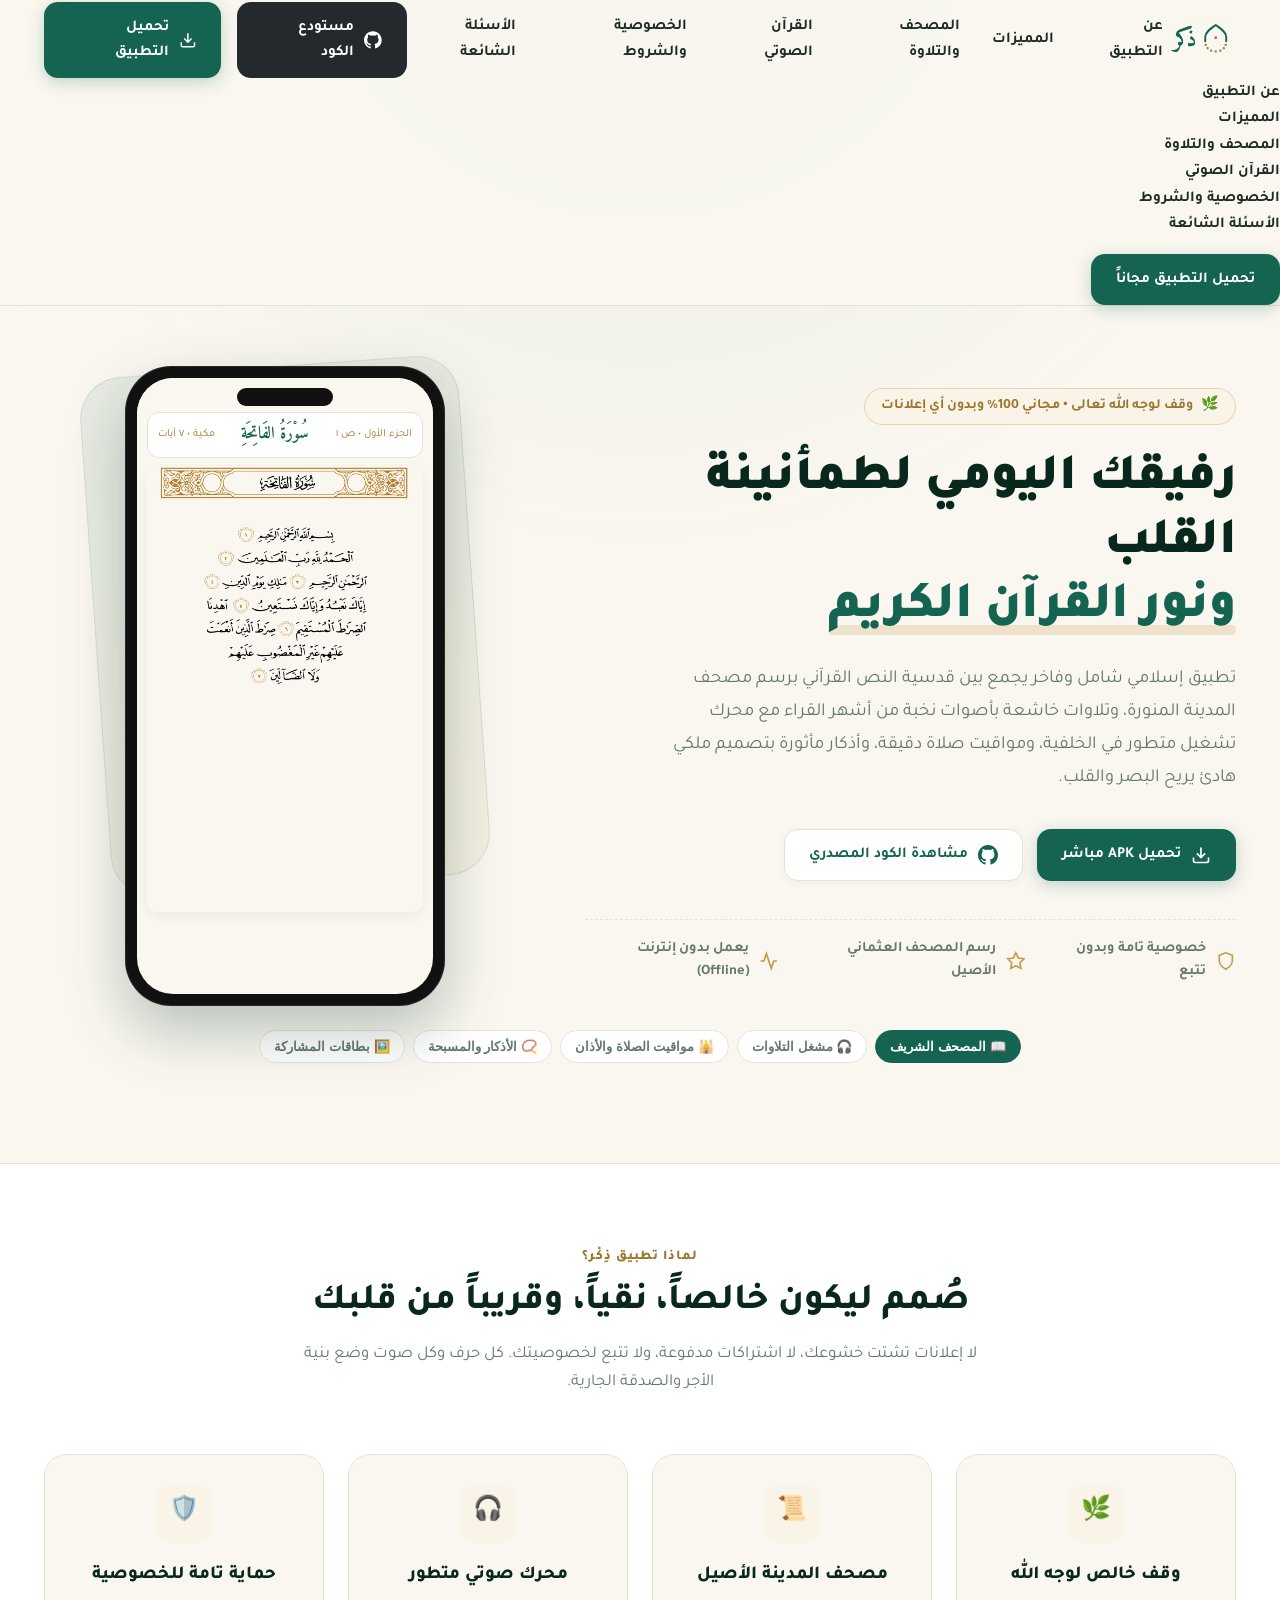
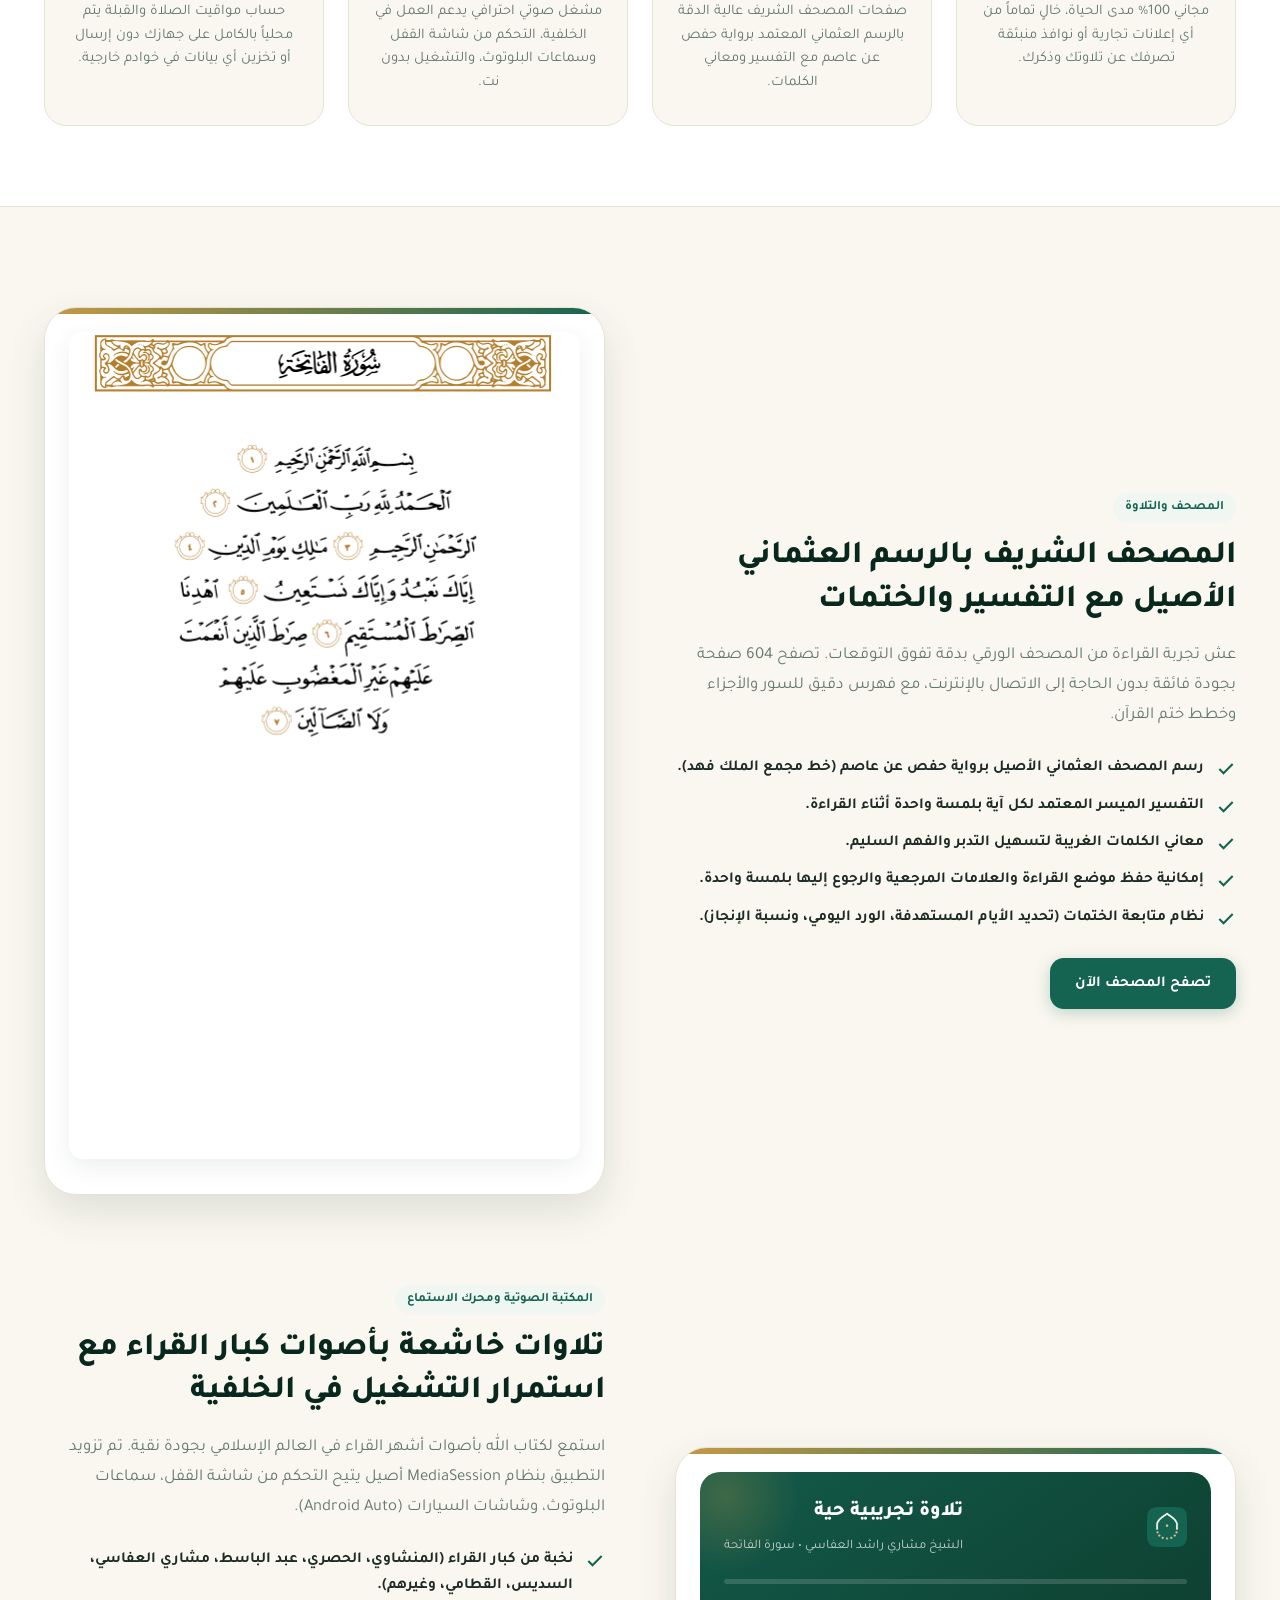
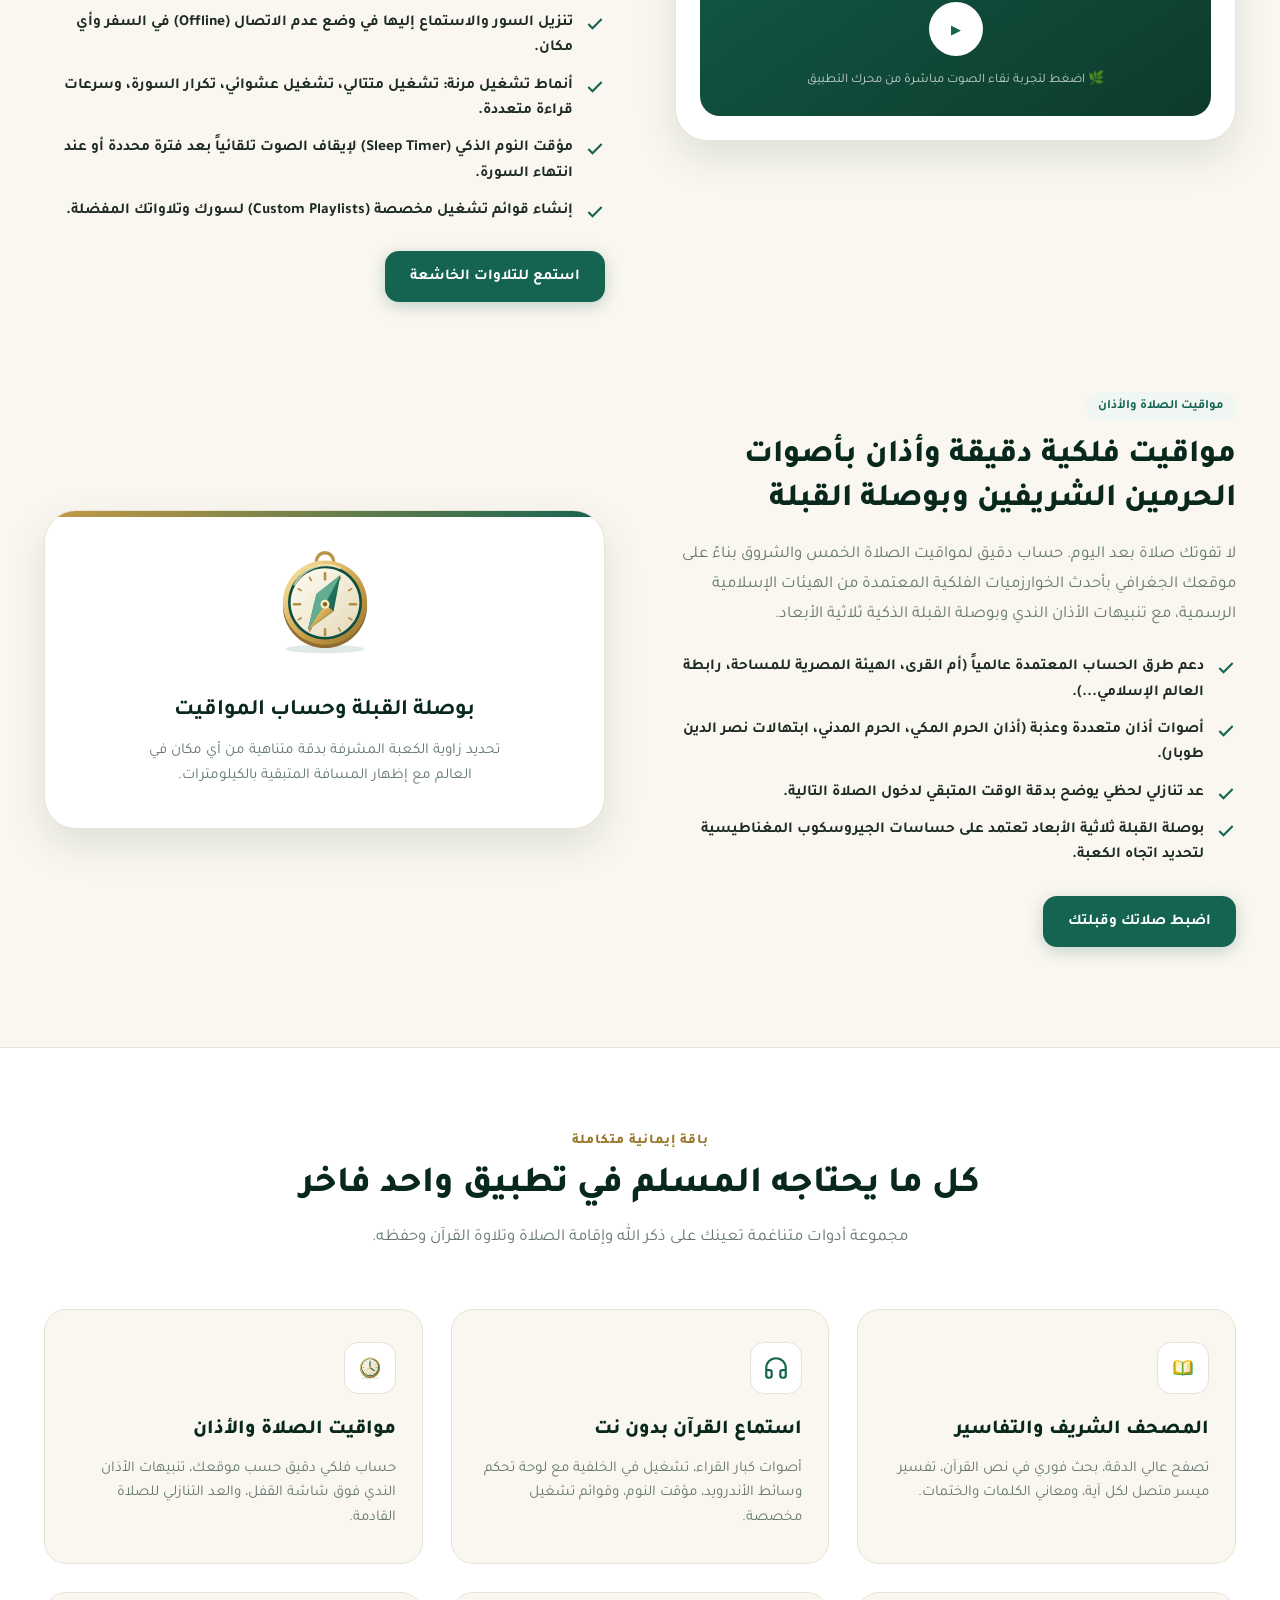
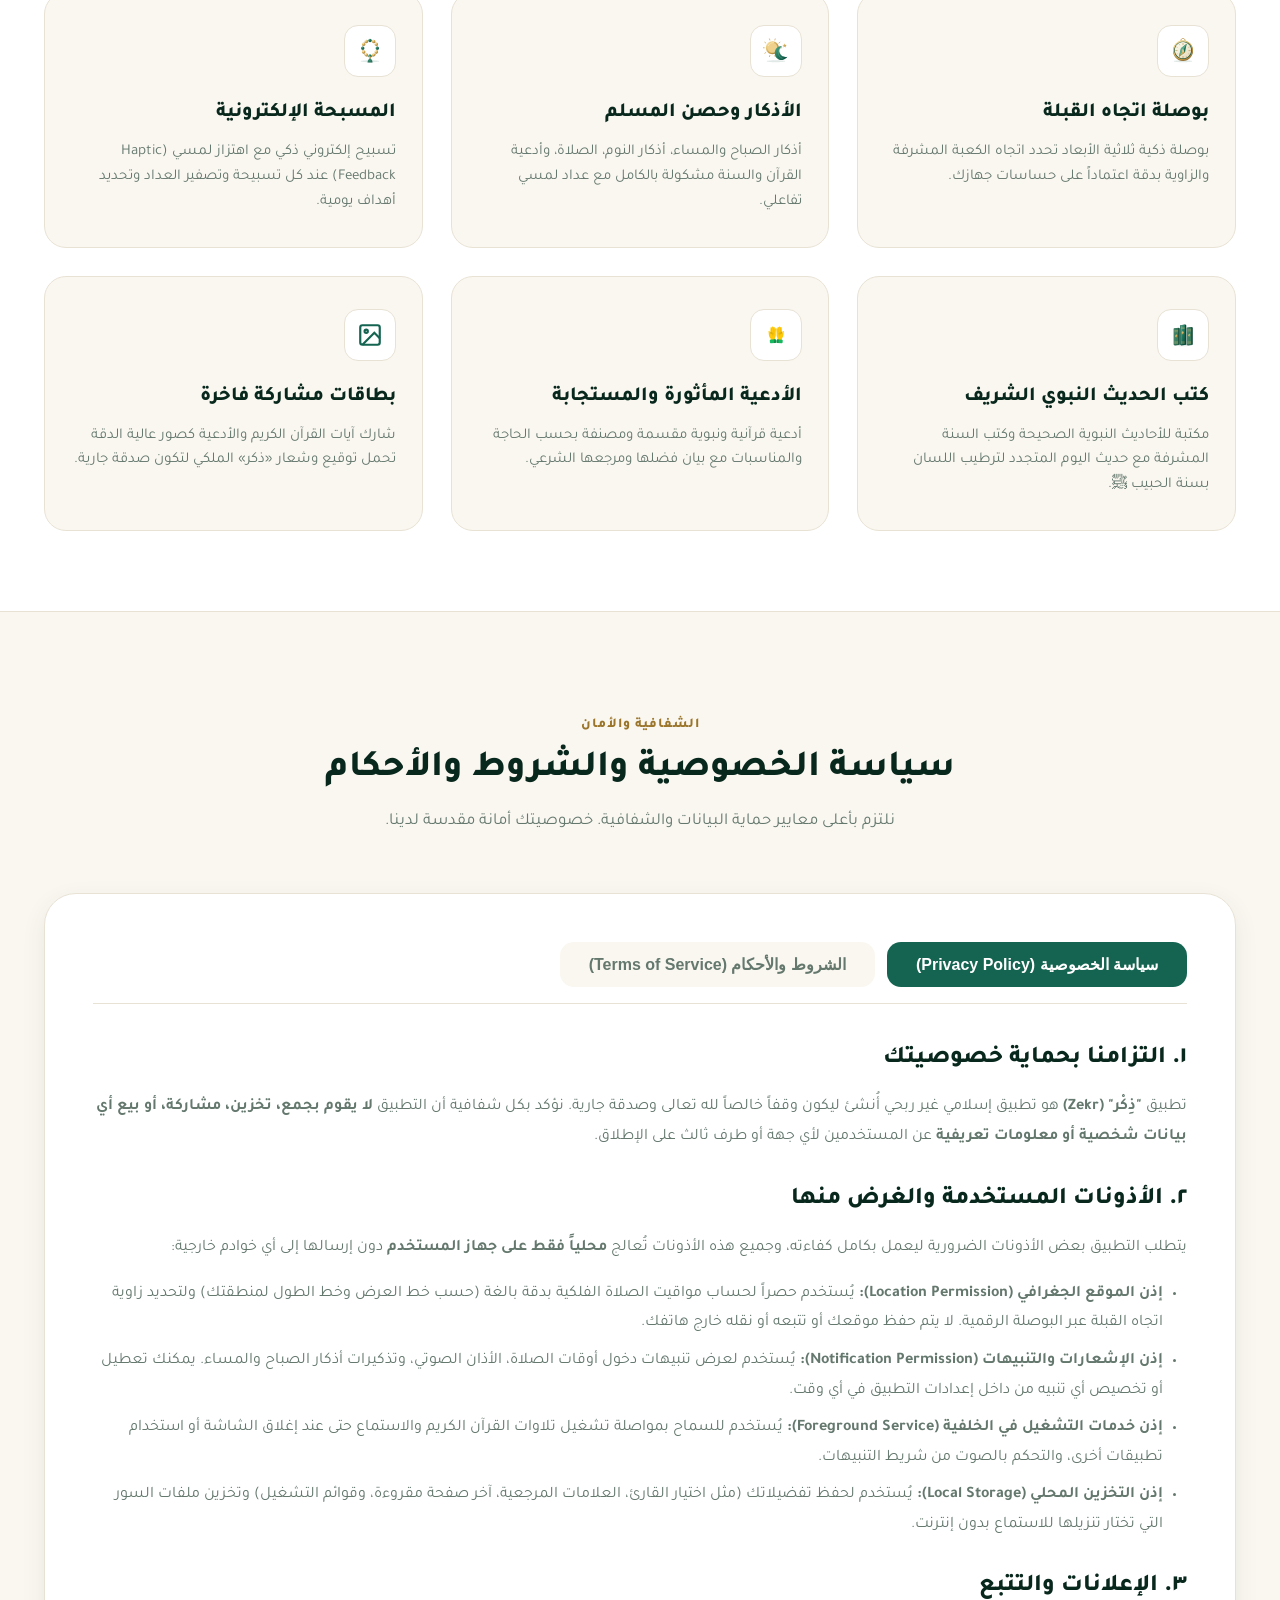
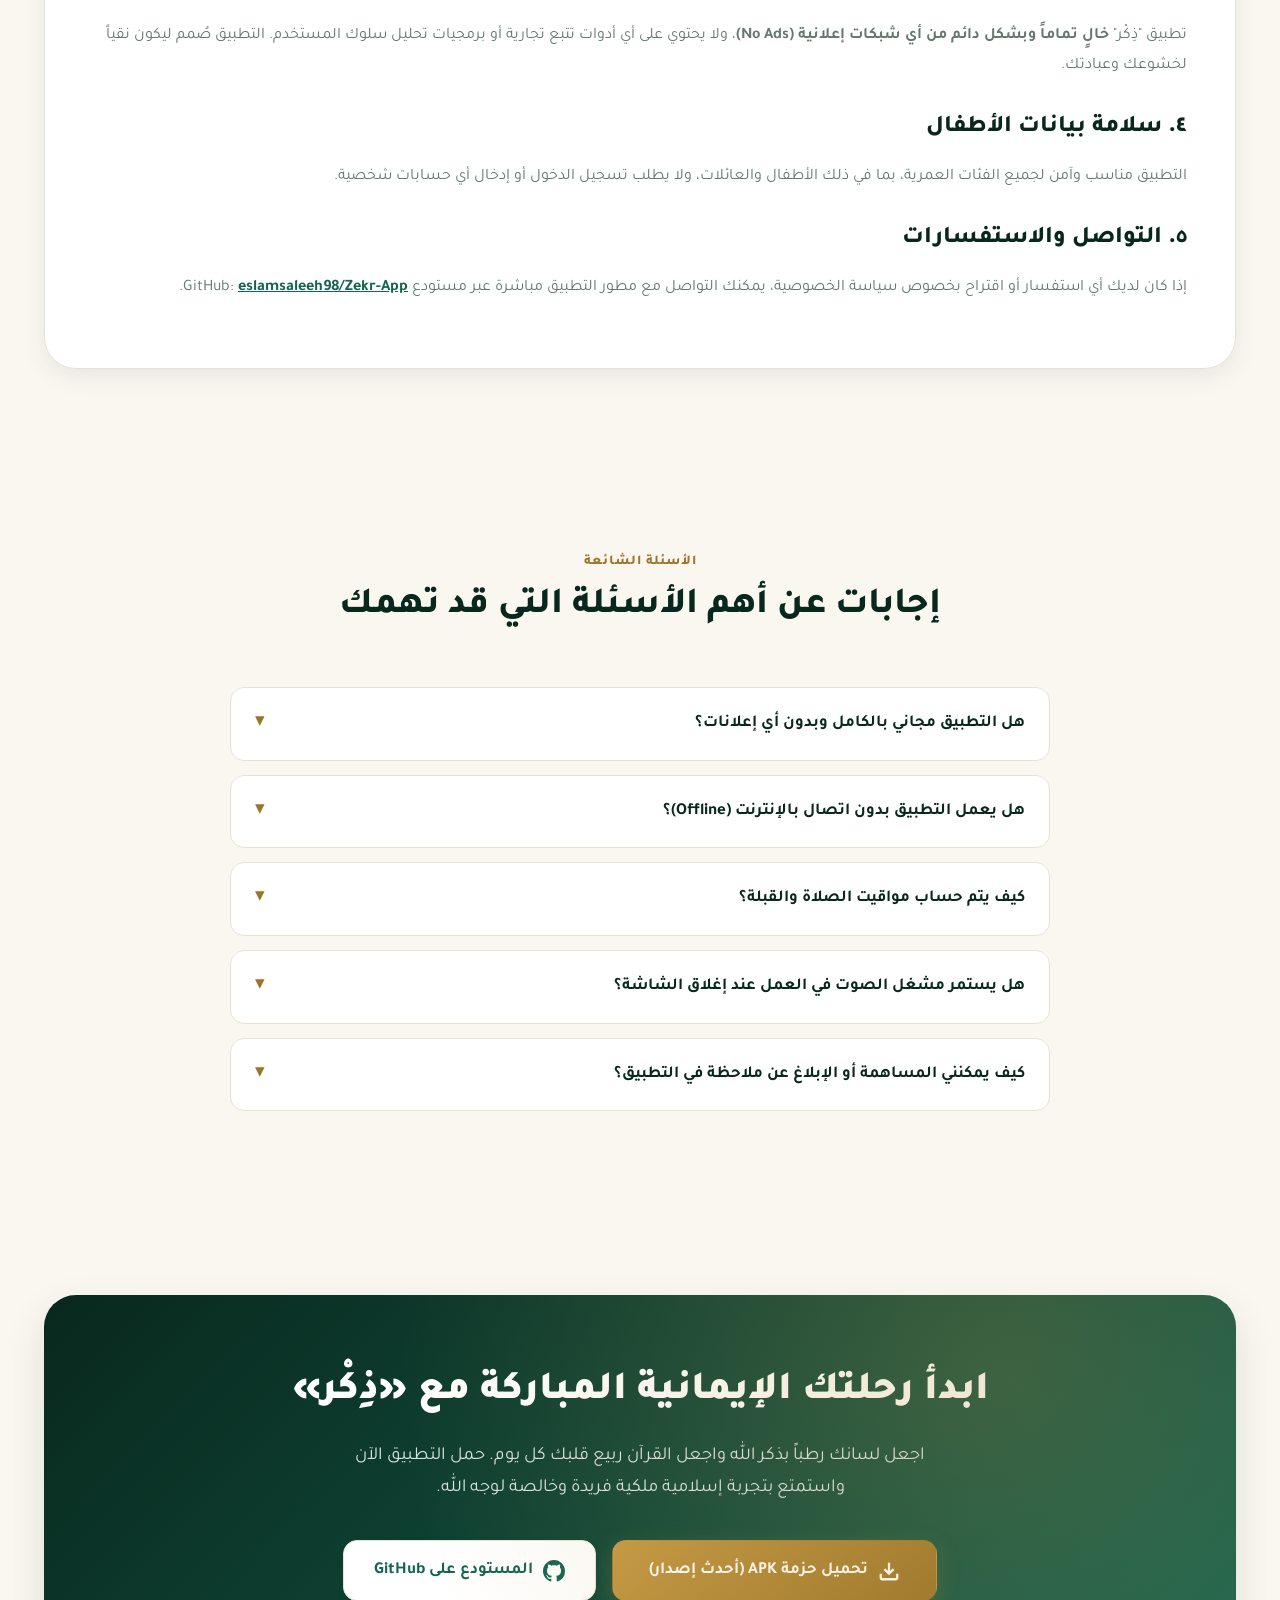
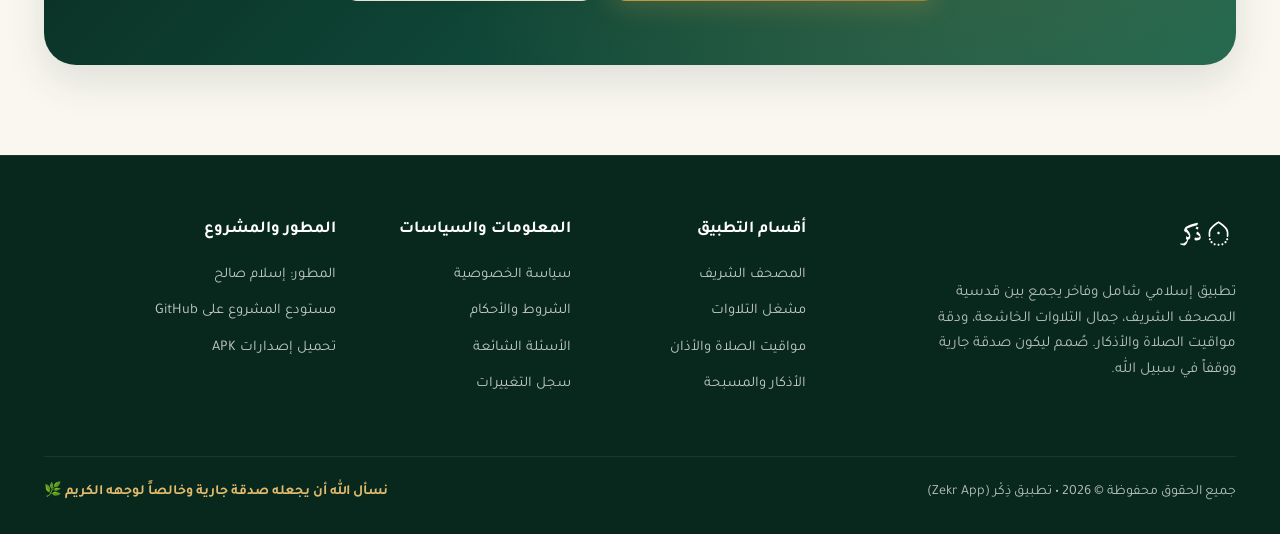
==== index.html @ f8aa5fae "feat: add application assets, pages, and core scripts" ====
<!DOCTYPE html>
<html lang="ar" dir="rtl">
<head>
  <meta charset="UTF-8">
  <meta name="viewport" content="width=device-width, initial-scale=1.0">
  <title>تطبيق ذِكْر — رفيقك اليومي للقرآن الكريم، الأذكار، ومواقيت الصلاة</title>
  <meta name="description" content="تطبيق إسلامي شامل وفاخر يجمع بين قدسية المصحف الشريف برسم المصحف العثماني، والاستماع بأصوات كبار القراء، ومواقيت الصلاة الدقيقة، والأذكار المأثورة. مجاني بالكامل وبدون إعلانات.">
  <meta name="keywords" content="تطبيق ذكر, القران الكريم, اذكار الصباح والمساء, مواقيت الصلاة, اتجاه القبلة, حصن المسلم, استماع القران, ختمة القران, بدون اعلانات">
  <meta name="author" content="إسلام صالح | Eslam Saleh">
  <meta name="theme-color" content="#146451">

  <!-- Open Graph / Social Media -->
  <meta property="og:type" content="website">
  <meta property="og:url" content="https://eslamsaleeh98.github.io/Zekr-App/">
  <meta property="og:title" content="تطبيق ذِكْر — رفيقك اليومي لطمأنينة القلب ونور القرآن">
  <meta property="og:description" content="تطبيق إسلامي ملكي فاخر، بدون إعلانات، مع تصفح المصحف، تلاوات خاشعة، مواقيت الصلاة، والمسبحة الذكية.">
  <meta property="og:image" content="assets/logo.png">

  <!-- Favicon -->
  <link rel="icon" type="image/png" href="assets/logo.png">
  <link rel="apple-touch-icon" href="assets/logo.png">

  <!-- Google Fonts: Tajawal & Amiri -->
  <link rel="preconnect" href="https://fonts.googleapis.com">
  <link rel="preconnect" href="https://fonts.gstatic.com" crossorigin>
  <link href="https://fonts.googleapis.com/css2?family=Amiri:wght@400;700&family=Tajawal:wght@400;500;700;800;900&display=swap" rel="stylesheet">

  <!-- Stylesheet -->
  <link rel="stylesheet" href="css/style.css">
</head>
<body>

  <!-- Navigation -->
  <header class="navbar">
    <div class="container">
      <a href="#" class="brand">
        <img src="assets/zekr_logo.svg" alt="شعار تطبيق ذكر" class="brand-logo">
      </a>

      <nav>
        <ul class="nav-links">
          <li><a href="#about" class="nav-link">عن التطبيق</a></li>
          <li><a href="#features" class="nav-link">المميزات</a></li>
          <li><a href="#mushaf" class="nav-link">المصحف والتلاوة</a></li>
          <li><a href="#audio" class="nav-link">القرآن الصوتي</a></li>
          <li><a href="#legal" class="nav-link">الخصوصية والشروط</a></li>
          <li><a href="#faq" class="nav-link">الأسئلة الشائعة</a></li>
        </ul>
      </nav>

      <div class="nav-actions">
        <a href="https://github.com/eslamsaleeh98/Zekr-App" target="_blank" rel="noopener noreferrer" class="btn btn-github">
          <svg width="18" height="18" viewBox="0 0 24 24" fill="currentColor">
            <path d="M12 0C5.37 0 0 5.37 0 12c0 5.31 3.435 9.795 8.205 11.385.6.105.825-.255.825-.57 0-.285-.015-1.23-.015-2.235-3.015.555-3.795-.735-4.035-1.41-.135-.345-.72-1.41-1.23-1.695-.42-.225-1.02-.78-.015-.795.945-.015 1.62.87 1.845 1.23 1.08 1.815 2.805 1.305 3.495.99.105-.78.42-1.305.765-1.605-2.67-.3-5.46-1.335-5.46-5.925 0-1.305.465-2.385 1.23-3.225-.12-.3-.54-1.53.12-3.18 0 0 1.005-.315 3.3 1.23.96-.27 1.98-.405 3-.405s2.04.135 3 .405c2.295-1.56 3.3-1.23 3.3-1.23.66 1.65.24 2.88.12 3.18.765.84 1.23 1.905 1.23 3.225 0 4.605-2.805 5.625-5.475 5.925.435.375.81 1.095.81 2.22 0 1.605-.015 2.895-.015 3.3 0 .315.225.69.825.57A12.02 12.02 0 0024 12c0-6.63-5.37-12-12-12z"/>
          </svg>
          مستودع الكود
        </a>
        <a href="#download" class="btn btn-primary">
          <svg width="18" height="18" viewBox="0 0 24 24" fill="none" stroke="currentColor" stroke-width="2">
            <path d="M21 15v4a2 2 0 0 1-2 2H5a2 2 0 0 1-2-2v-4M7 10l5 5 5-5M12 15V3"/>
          </svg>
          تحميل التطبيق
        </a>
      </div>

      <button class="mobile-toggle" id="mobileToggle" aria-label="القائمة">
        <svg width="24" height="24" viewBox="0 0 24 24" fill="none" stroke="currentColor" stroke-width="2">
          <path d="M4 6h16M4 12h16M4 18h16"/>
        </svg>
      </button>
    </div>

    <!-- Mobile Menu -->
    <div class="mobile-menu" id="mobileMenu">
      <ul>
        <li><a href="#about" class="nav-link">عن التطبيق</a></li>
        <li><a href="#features" class="nav-link">المميزات</a></li>
        <li><a href="#mushaf" class="nav-link">المصحف والتلاوة</a></li>
        <li><a href="#audio" class="nav-link">القرآن الصوتي</a></li>
        <li><a href="#legal" class="nav-link">الخصوصية والشروط</a></li>
        <li><a href="#faq" class="nav-link">الأسئلة الشائعة</a></li>
      </ul>
      <a href="#download" class="btn btn-primary" style="margin-top: 16px;">تحميل التطبيق مجاناً</a>
    </div>
  </header>

  <!-- Hero Section -->
  <section class="hero" id="home">
    <div class="container">
      <div class="hero-grid">
        <div class="hero-content">
          <div class="hero-badge">
            <span>🌿</span>
            <span>وقف لوجه الله تعالى • مجاني 100% وبدون أي إعلانات</span>
          </div>

          <h1 class="hero-title">
            رفيقك اليومي لطمأنينة القلب <br>
            <span class="highlight">ونور القرآن الكريم</span>
          </h1>

          <p class="hero-desc">
            تطبيق إسلامي شامل وفاخر يجمع بين قدسية النص القرآني برسم مصحف المدينة المنورة، وتلاوات خاشعة بأصوات نخبة من أشهر القراء مع محرك تشغيل متطور في الخلفية، ومواقيت صلاة دقيقة، وأذكار مأثورة بتصميم ملكي هادئ يريح البصر والقلب.
          </p>

          <div class="hero-actions">
            <a href="https://github.com/eslamsaleeh98/Zekr-App/releases" target="_blank" rel="noopener noreferrer" class="btn btn-primary">
              <svg width="20" height="20" viewBox="0 0 24 24" fill="none" stroke="currentColor" stroke-width="2">
                <path d="M21 15v4a2 2 0 0 1-2 2H5a2 2 0 0 1-2-2v-4M7 10l5 5 5-5M12 15V3"/>
              </svg>
              تحميل APK مباشر
            </a>

            <a href="https://github.com/eslamsaleeh98/Zekr-App" target="_blank" rel="noopener noreferrer" class="btn btn-secondary">
              <svg width="20" height="20" viewBox="0 0 24 24" fill="currentColor">
                <path d="M12 0C5.37 0 0 5.37 0 12c0 5.31 3.435 9.795 8.205 11.385.6.105.825-.255.825-.57 0-.285-.015-1.23-.015-2.235-3.015.555-3.795-.735-4.035-1.41-.135-.345-.72-1.41-1.23-1.695-.42-.225-1.02-.78-.015-.795.945-.015 1.62.87 1.845 1.23 1.08 1.815 2.805 1.305 3.495.99.105-.78.42-1.305.765-1.605-2.67-.3-5.46-1.335-5.46-5.925 0-1.305.465-2.385 1.23-3.225-.12-.3-.54-1.53.12-3.18 0 0 1.005-.315 3.3 1.23.96-.27 1.98-.405 3-.405s2.04.135 3 .405c2.295-1.56 3.3-1.23 3.3-1.23.66 1.65.24 2.88.12 3.18.765.84 1.23 1.905 1.23 3.225 0 4.605-2.805 5.625-5.475 5.925.435.375.81 1.095.81 2.22 0 1.605-.015 2.895-.015 3.3 0 .315.225.69.825.57A12.02 12.02 0 0024 12c0-6.63-5.37-12-12-12z"/>
              </svg>
              مشاهدة الكود المصدري
            </a>
          </div>

          <div class="hero-badges-row">
            <div class="hero-badge-item">
              <svg viewBox="0 0 24 24" fill="none" stroke="currentColor" stroke-width="2">
                <path d="M12 22s8-4 8-10V5l-8-3-8 3v7c0 6 8 10 8 10z"/>
              </svg>
              <span>خصوصية تامة وبدون تتبع</span>
            </div>
            <div class="hero-badge-item">
              <svg viewBox="0 0 24 24" fill="none" stroke="currentColor" stroke-width="2">
                <polygon points="12 2 15.09 8.26 22 9.27 17 14.14 18.18 21.02 12 17.77 5.82 21.02 7 14.14 2 9.27 8.91 8.26 12 2"/>
              </svg>
              <span>رسم المصحف العثماني الأصيل</span>
            </div>
            <div class="hero-badge-item">
              <svg viewBox="0 0 24 24" fill="none" stroke="currentColor" stroke-width="2">
                <path d="M22 12h-4l-3 9L9 3l-3 9H2"/>
              </svg>
              <span>يعمل بدون إنترنت (Offline)</span>
            </div>
          </div>
        </div>

        <!-- Phone Mockup with Tab Switcher -->
        <div class="mockup-wrapper">
          <div class="mockup-card-bg"></div>
          <div class="phone-frame">
            <div class="phone-screen">
              <div class="phone-notch"></div>
              <div class="phone-content">

                <!-- Tab 1: Mushaf View -->
                <div class="preview-tab-pane active" id="tab-mushaf">
                  <div class="screen-mushaf-view">
                    <div class="screen-mushaf-bar">
                      <span class="subtitle">الجزء الأول • ص ١</span>
                      <span class="title">سُوْرَةُ الفَاتِحَةِ</span>
                      <span class="subtitle">مكية • ٧ آيات</span>
                    </div>
                    <img src="assets/page001.webp" alt="مصحف المدينة المنورة - سورة الفاتحة" class="screen-mushaf-img">
                  </div>
                </div>

                <!-- Tab 2: Audio Player View -->
                <div class="preview-tab-pane" id="tab-audio">
                  <div style="padding: 40px 14px 14px; background: #FAF7F0; height: 100%; display: flex; flex-direction: column; justify-content: center;">
                    <div class="audio-preview-card">
                      <div class="audio-header">
                        <div class="audio-surah-info">
                          <h4>سورة الفاتحة</h4>
                          <span>القارئ: مشاري راشد العفاسي</span>
                        </div>
                        <img src="assets/logo.png" alt="Zekr" width="34" height="34" style="border-radius: 8px;">
                      </div>

                      <div style="text-align: center; margin: 15px 0;">
                        <span style="display: inline-block; padding: 4px 12px; background: rgba(197, 154, 69, 0.2); color: #E0BA6D; border-radius: 20px; font-size: 0.75rem; font-weight: 700;">
                          تلاوة خاشعة • تتابع ذكي
                        </span>
                      </div>

                      <div class="audio-progress">
                        <div class="audio-progress-bar"></div>
                      </div>
                      <div style="display: flex; justify-content: space-between; font-size: 0.72rem; color: rgba(255,255,255,0.7);">
                        <span>0:42</span>
                        <span>1:38</span>
                      </div>

                      <div class="audio-controls">
                        <button class="audio-btn" title="السابق">⏮</button>
                        <button class="audio-btn play-btn" title="تشغيل">▶</button>
                        <button class="audio-btn" title="التالي">⏭</button>
                      </div>

                      <div style="margin-top: 18px; padding-top: 12px; border-top: 1px solid rgba(255,255,255,0.12); display: flex; justify-content: space-between; font-size: 0.74rem;">
                        <span>⏱ مؤقت النوم: 30 دقيقة</span>
                        <span>🔁 تكرار السورة</span>
                      </div>
                    </div>
                  </div>
                </div>

                <!-- Tab 3: Prayer Times View -->
                <div class="preview-tab-pane" id="tab-prayer">
                  <div style="padding: 40px 14px 14px; background: #FAF7F0;">
                    <div style="background: linear-gradient(135deg, #135A4A 0%, #0D3B2B 100%); color: #fff; padding: 18px; border-radius: 18px; text-align: center; margin-bottom: 12px;">
                      <span style="font-size: 0.8rem; color: #E0BA6D;">الصلاة القادمة</span>
                      <h3 style="font-size: 1.4rem; margin: 4px 0;">صلاة العصر</h3>
                      <div style="font-size: 1.6rem; font-weight: 900; color: #fff; letter-spacing: 1px;">02:14:35</div>
                      <span style="font-size: 0.75rem; color: rgba(255,255,255,0.8);">الأذان القادم: 03:15 م</span>
                    </div>

                    <div style="display: flex; flex-direction: column; gap: 6px;">
                      <div style="background: #fff; border: 1px solid #E8E2D5; padding: 8px 12px; border-radius: 10px; display: flex; justify-content: space-between; font-size: 0.82rem; font-weight: 700;">
                        <span>الفجر</span>
                        <span style="color: #146451;">05:04 ص</span>
                      </div>
                      <div style="background: #fff; border: 1px solid #E8E2D5; padding: 8px 12px; border-radius: 10px; display: flex; justify-content: space-between; font-size: 0.82rem; font-weight: 700;">
                        <span>الشروق</span>
                        <span style="color: #8E9F96;">06:31 ص</span>
                      </div>
                      <div style="background: #fff; border: 1px solid #E8E2D5; padding: 8px 12px; border-radius: 10px; display: flex; justify-content: space-between; font-size: 0.82rem; font-weight: 700;">
                        <span>الظهر</span>
                        <span style="color: #146451;">11:53 ص</span>
                      </div>
                      <div style="background: #F0F6F2; border: 1.5px solid #146451; padding: 8px 12px; border-radius: 10px; display: flex; justify-content: space-between; font-size: 0.82rem; font-weight: 800; color: #146451;">
                        <span>العصر (القادمة)</span>
                        <span>03:15 م</span>
                      </div>
                      <div style="background: #fff; border: 1px solid #E8E2D5; padding: 8px 12px; border-radius: 10px; display: flex; justify-content: space-between; font-size: 0.82rem; font-weight: 700;">
                        <span>المغرب</span>
                        <span style="color: #146451;">05:14 م</span>
                      </div>
                      <div style="background: #fff; border: 1px solid #E8E2D5; padding: 8px 12px; border-radius: 10px; display: flex; justify-content: space-between; font-size: 0.82rem; font-weight: 700;">
                        <span>العشاء</span>
                        <span style="color: #146451;">06:34 م</span>
                      </div>
                    </div>
                  </div>
                </div>

                <!-- Tab 4: Athkar & Masbaha View -->
                <div class="preview-tab-pane" id="tab-athkar">
                  <div style="padding: 40px 14px 14px; background: #FAF7F0;">
                    <div style="background: #fff; border: 1px solid #E8E2D5; border-radius: 16px; padding: 16px; text-align: center; margin-bottom: 12px; box-shadow: 0 4px 12px rgba(0,0,0,0.04);">
                      <span style="display: inline-block; padding: 3px 10px; background: #FAF4E8; color: #C59A45; border-radius: 8px; font-size: 0.75rem; font-weight: 800; margin-bottom: 8px;">
                        أذكار الصباح والمساء
                      </span>
                      <p style="font-size: 0.95rem; line-height: 1.8; color: #1E2B25; font-weight: 600;">
                        «أَصْبَحْنَا وَأَصْبَحَ المُلْكُ لِلَّهِ، وَالحَمْدُ لِلَّهِ لَا إِلَهَ إِلَّا اللَّهُ وَحْدَهُ لَا شَرِيكَ لَهُ»
                      </p>
                      <div style="margin-top: 14px; display: flex; align-items: center; justify-content: center; gap: 12px;">
                        <span style="width: 44px; height: 44px; border-radius: 50%; background: #146451; color: #fff; display: flex; align-items: center; justify-content: center; font-size: 1.1rem; font-weight: 800;">
                          ١/٣
                        </span>
                      </div>
                    </div>

                    <div style="background: #fff; border: 1px solid #E8E2D5; border-radius: 16px; padding: 14px; text-align: center;">
                      <span style="font-size: 0.8rem; color: #64786E; font-weight: 700;">المسبحة الإلكترونية الذكية</span>
                      <div style="font-size: 2.2rem; font-weight: 900; color: #146451; margin: 4px 0;">٣٣</div>
                      <span style="font-size: 0.75rem; color: #C59A45; font-weight: 700;">سُبْحَانَ اللَّهِ وَبِحَمْدِهِ</span>
                    </div>
                  </div>
                </div>

                <!-- Tab 5: Share Card View -->
                <div class="preview-tab-pane" id="tab-share">
                  <div style="padding: 40px 14px 14px; background: #FAF7F0;">
                    <div class="share-card-sample">
                      <div class="surah-banner-sample">سُوْرَةُ آلِ عِمْرَانَ</div>
                      <div class="ayah-sample">
                        ﴿ رَبَّنَا لَا تُزِغْ قُلُوبَنَا بَعْدَ إِذْ هَدَيْتَنَا وَهَبْ لَنَا مِن لَّدُنكَ رَحْمَةً إِنَّكَ أَنتَ الْوَهَّابُ ﴾
                      </div>
                      <div class="brand-signature">
                        <img src="assets/zekr_logo.svg" alt="شعار ذكر" height="26">
                      </div>
                    </div>
                  </div>
                </div>

              </div>
            </div>
          </div>
        </div>
      </div>

      <!-- Mockup Switcher Controls -->
      <div class="mockup-tabs">
        <button class="mockup-tab-btn active" data-tab="mushaf">📖 المصحف الشريف</button>
        <button class="mockup-tab-btn" data-tab="audio">🎧 مشغل التلاوات</button>
        <button class="mockup-tab-btn" data-tab="prayer">🕌 مواقيت الصلاة والأذان</button>
        <button class="mockup-tab-btn" data-tab="athkar">📿 الأذكار والمسبحة</button>
        <button class="mockup-tab-btn" data-tab="share">🖼️ بطاقات المشاركة</button>
      </div>
    </div>
  </section>

  <!-- 4 Pillars Section (لماذا ذِكْر) -->
  <section class="pillars" id="about">
    <div class="container">
      <div class="section-header">
        <span class="section-tag">لماذا تطبيق ذِكْر؟</span>
        <h2 class="section-title">صُمم ليكون خالصاً، نقياً، وقريباً من قلبك</h2>
        <p class="section-desc">لا إعلانات تشتت خشوعك، لا اشتراكات مدفوعة، ولا تتبع لخصوصيتك. كل حرف وكل صوت وضع بنية الأجر والصدقة الجارية.</p>
      </div>

      <div class="pillars-grid">
        <div class="pillar-card">
          <div class="pillar-icon">🌿</div>
          <h3 class="pillar-title">وقف خالص لوجه الله</h3>
          <p class="pillar-desc">مجاني 100% مدى الحياة، خالٍ تماماً من أي إعلانات تجارية أو نوافذ منبثقة تصرفك عن تلاوتك وذكرك.</p>
        </div>

        <div class="pillar-card">
          <div class="pillar-icon">📜</div>
          <h3 class="pillar-title">مصحف المدينة الأصيل</h3>
          <p class="pillar-desc">صفحات المصحف الشريف عالية الدقة بالرسم العثماني المعتمد برواية حفص عن عاصم مع التفسير ومعاني الكلمات.</p>
        </div>

        <div class="pillar-card">
          <div class="pillar-icon">🎧</div>
          <h3 class="pillar-title">محرك صوتي متطور</h3>
          <p class="pillar-desc">مشغل صوتي احترافي يدعم العمل في الخلفية، التحكم من شاشة القفل وسماعات البلوتوث، والتشغيل بدون نت.</p>
        </div>

        <div class="pillar-card">
          <div class="pillar-icon">🛡️</div>
          <h3 class="pillar-title">حماية تامة للخصوصية</h3>
          <p class="pillar-desc">حساب مواقيت الصلاة والقبلة يتم محلياً بالكامل على جهازك دون إرسال أو تخزين أي بيانات في خوادم خارجية.</p>
        </div>
      </div>
    </div>
  </section>

  <!-- Deep Dive Features -->
  <section class="features-detailed" id="mushaf">
    <div class="container">

      <!-- Feature 1: Holy Quran -->
      <div class="feature-block">
        <div class="feature-content">
          <span class="feature-badge">المصحف والتلاوة</span>
          <h2 class="feature-title">المصحف الشريف بالرسم العثماني الأصيل مع التفسير والختمات</h2>
          <p class="feature-desc">
            عش تجربة القراءة من المصحف الورقي بدقة تفوق التوقعات. تصفح 604 صفحة بجودة فائقة بدون الحاجة إلى الاتصال بالإنترنت، مع فهرس دقيق للسور والأجزاء وخطط ختم القرآن.
          </p>

          <ul class="feature-checklist">
            <li>
              <svg width="20" height="20" viewBox="0 0 24 24" fill="none" stroke="currentColor" stroke-width="2.5"><polyline points="20 6 9 17 4 12"/></svg>
              <span>رسم المصحف العثماني الأصيل برواية حفص عن عاصم (خط مجمع الملك فهد).</span>
            </li>
            <li>
              <svg width="20" height="20" viewBox="0 0 24 24" fill="none" stroke="currentColor" stroke-width="2.5"><polyline points="20 6 9 17 4 12"/></svg>
              <span>التفسير الميسر المعتمد لكل آية بلمسة واحدة أثناء القراءة.</span>
            </li>
            <li>
              <svg width="20" height="20" viewBox="0 0 24 24" fill="none" stroke="currentColor" stroke-width="2.5"><polyline points="20 6 9 17 4 12"/></svg>
              <span>معاني الكلمات الغريبة لتسهيل التدبر والفهم السليم.</span>
            </li>
            <li>
              <svg width="20" height="20" viewBox="0 0 24 24" fill="none" stroke="currentColor" stroke-width="2.5"><polyline points="20 6 9 17 4 12"/></svg>
              <span>إمكانية حفظ موضع القراءة والعلامات المرجعية والرجوع إليها بلمسة واحدة.</span>
            </li>
            <li>
              <svg width="20" height="20" viewBox="0 0 24 24" fill="none" stroke="currentColor" stroke-width="2.5"><polyline points="20 6 9 17 4 12"/></svg>
              <span>نظام متابعة الختمات (تحديد الأيام المستهدفة، الورد اليومي، ونسبة الإنجاز).</span>
            </li>
          </ul>

          <a href="#download" class="btn btn-primary">تصفح المصحف الآن</a>
        </div>

        <div class="feature-visual">
          <img src="assets/page001.webp" alt="مصحف المدينة" style="width: 100%; border-radius: 14px; box-shadow: var(--shadow-md);">
        </div>
      </div>

      <!-- Feature 2: Audio Player -->
      <div class="feature-block reversed" id="audio">
        <div class="feature-content">
          <span class="feature-badge">المكتبة الصوتية ومحرك الاستماع</span>
          <h2 class="feature-title">تلاوات خاشعة بأصوات كبار القراء مع استمرار التشغيل في الخلفية</h2>
          <p class="feature-desc">
            استمع لكتاب الله بأصوات أشهر القراء في العالم الإسلامي بجودة نقية. تم تزويد التطبيق بنظام MediaSession أصيل يتيح التحكم من شاشة القفل، سماعات البلوتوث، وشاشات السيارات (Android Auto).
          </p>

          <ul class="feature-checklist">
            <li>
              <svg width="20" height="20" viewBox="0 0 24 24" fill="none" stroke="currentColor" stroke-width="2.5"><polyline points="20 6 9 17 4 12"/></svg>
              <span>نخبة من كبار القراء (المنشاوي، الحصري، عبد الباسط، مشاري العفاسي، السديس، القطامي، وغيرهم).</span>
            </li>
            <li>
              <svg width="20" height="20" viewBox="0 0 24 24" fill="none" stroke="currentColor" stroke-width="2.5"><polyline points="20 6 9 17 4 12"/></svg>
              <span>تنزيل السور والاستماع إليها في وضع عدم الاتصال (Offline) في السفر وأي مكان.</span>
            </li>
            <li>
              <svg width="20" height="20" viewBox="0 0 24 24" fill="none" stroke="currentColor" stroke-width="2.5"><polyline points="20 6 9 17 4 12"/></svg>
              <span>أنماط تشغيل مرنة: تشغيل متتالي، تشغيل عشوائي، تكرار السورة، وسرعات قراءة متعددة.</span>
            </li>
            <li>
              <svg width="20" height="20" viewBox="0 0 24 24" fill="none" stroke="currentColor" stroke-width="2.5"><polyline points="20 6 9 17 4 12"/></svg>
              <span>مؤقت النوم الذكي (Sleep Timer) لإيقاف الصوت تلقائياً بعد فترة محددة أو عند انتهاء السورة.</span>
            </li>
            <li>
              <svg width="20" height="20" viewBox="0 0 24 24" fill="none" stroke="currentColor" stroke-width="2.5"><polyline points="20 6 9 17 4 12"/></svg>
              <span>إنشاء قوائم تشغيل مخصصة (Custom Playlists) لسورك وتلاواتك المفضلة.</span>
            </li>
          </ul>

          <a href="#download" class="btn btn-primary">استمع للتلاوات الخاشعة</a>
        </div>

        <div class="feature-visual">
          <div class="audio-preview-card">
            <div class="audio-header">
              <div class="audio-surah-info">
                <h4>تلاوة تجريبية حية</h4>
                <span>الشيخ مشاري راشد العفاسي • سورة الفاتحة</span>
              </div>
              <img src="assets/logo.png" alt="ذكر" width="40" height="40" style="border-radius: 8px;">
            </div>

            <audio id="audioSample" preload="none">
              <source src="assets/sound/mishary_alafasy_sample.mp3" type="audio/mpeg">
            </audio>

            <div class="audio-progress" id="audioProgressArea">
              <div class="audio-progress-bar" id="audioProgressBar" style="width: 0%;"></div>
            </div>

            <div class="audio-controls">
              <button class="audio-btn play-btn" id="audioPlayBtn" title="تشغيل / إيقاف">
                <span id="playIcon">▶</span>
                <span id="pauseIcon" style="display: none;">❚❚</span>
              </button>
            </div>
            <p style="text-align: center; margin-top: 14px; font-size: 0.82rem; color: rgba(255,255,255,0.75);">
              اضغط لتجربة نقاء الصوت مباشرة من محرك التطبيق 🌿
            </p>
          </div>
        </div>
      </div>

      <!-- Feature 3: Prayer & Qibla -->
      <div class="feature-block" id="prayer">
        <div class="feature-content">
          <span class="feature-badge">مواقيت الصلاة والأذان</span>
          <h2 class="feature-title">مواقيت فلكية دقيقة وأذان بأصوات الحرمين الشريفين وبوصلة القبلة</h2>
          <p class="feature-desc">
            لا تفوتك صلاة بعد اليوم. حساب دقيق لمواقيت الصلاة الخمس والشروق بناءً على موقعك الجغرافي بأحدث الخوارزميات الفلكية المعتمدة من الهيئات الإسلامية الرسمية، مع تنبيهات الأذان الندي وبوصلة القبلة الذكية ثلاثية الأبعاد.
          </p>

          <ul class="feature-checklist">
            <li>
              <svg width="20" height="20" viewBox="0 0 24 24" fill="none" stroke="currentColor" stroke-width="2.5"><polyline points="20 6 9 17 4 12"/></svg>
              <span>دعم طرق الحساب المعتمدة عالمياً (أم القرى، الهيئة المصرية للمساحة، رابطة العالم الإسلامي...).</span>
            </li>
            <li>
              <svg width="20" height="20" viewBox="0 0 24 24" fill="none" stroke="currentColor" stroke-width="2.5"><polyline points="20 6 9 17 4 12"/></svg>
              <span>أصوات أذان متعددة وعذبة (أذان الحرم المكي، الحرم المدني، ابتهالات نصر الدين طوبار).</span>
            </li>
            <li>
              <svg width="20" height="20" viewBox="0 0 24 24" fill="none" stroke="currentColor" stroke-width="2.5"><polyline points="20 6 9 17 4 12"/></svg>
              <span>عد تنازلي لحظي يوضح بدقة الوقت المتبقي لدخول الصلاة التالية.</span>
            </li>
            <li>
              <svg width="20" height="20" viewBox="0 0 24 24" fill="none" stroke="currentColor" stroke-width="2.5"><polyline points="20 6 9 17 4 12"/></svg>
              <span>بوصلة القبلة ثلاثية الأبعاد تعتمد على حساسات الجيروسكوب المغناطيسية لتحديد اتجاه الكعبة.</span>
            </li>
          </ul>

          <a href="#download" class="btn btn-primary">اضبط صلاتك وقبلتك</a>
        </div>

        <div class="feature-visual" style="text-align: center; padding: 40px;">
          <img src="assets/qibla.svg" alt="بوصلة القبلة" width="110" height="110" style="margin-bottom: 20px;">
          <h3 style="font-size: 1.4rem; color: var(--primary-dark); margin-bottom: 8px;">بوصلة القبلة وحساب المواقيت</h3>
          <p style="color: var(--text-muted); font-size: 0.95rem; max-width: 380px; margin: 0 auto;">
            تحديد زاوية الكعبة المشرفة بدقة متناهية من أي مكان في العالم مع إظهار المسافة المتبقية بالكيلومترات.
          </p>
        </div>
      </div>

    </div>
  </section>

  <!-- 8 Cards Grid: All App Features -->
  <section class="features-grid-section" id="features">
    <div class="container">
      <div class="section-header">
        <span class="section-tag">باقة إيمانية متكاملة</span>
        <h2 class="section-title">كل ما يحتاجه المسلم في تطبيق واحد فاخر</h2>
        <p class="section-desc">مجموعة أدوات متناغمة تعينك على ذكر الله وإقامة الصلاة وتلاوة القرآن وحفظه.</p>
      </div>

      <div class="cards-grid">
        <!-- 1. المصحف -->
        <div class="grid-card">
          <div class="grid-card-icon">
            <img src="assets/quran.svg" alt="المصحف">
          </div>
          <h3>المصحف الشريف والتفاسير</h3>
          <p>تصفح عالي الدقة، بحث فوري في نص القرآن، تفسير ميسر متصل لكل آية، ومعاني الكلمات والختمات.</p>
        </div>

        <!-- 2. الاستماع -->
        <div class="grid-card">
          <div class="grid-card-icon">
            <svg width="28" height="28" viewBox="0 0 24 24" fill="none" stroke="currentColor" stroke-width="2">
              <path d="M3 18v-6a9 9 0 0 1 18 0v6M21 19a2 2 0 0 1-2 2h-1a2 2 0 0 1-2-2v-3a2 2 0 0 1 2-2h3zM3 19a2 2 0 0 0 2 2h1a2 2 0 0 0 2-2v-3a2 2 0 0 0-2-2H3z"/>
            </svg>
          </div>
          <h3>استماع القرآن بدون نت</h3>
          <p>أصوات كبار القراء، تشغيل في الخلفية مع لوحة تحكم وسائط الأندرويد، مؤقت النوم، وقوائم تشغيل مخصصة.</p>
        </div>

        <!-- 3. مواقيت الصلاة -->
        <div class="grid-card">
          <div class="grid-card-icon">
            <img src="assets/prayer_time.svg" alt="الصلاة">
          </div>
          <h3>مواقيت الصلاة والأذان</h3>
          <p>حساب فلكي دقيق حسب موقعك، تنبيهات الأذان الندي فوق شاشة القفل، والعد التنازلي للصلاة القادمة.</p>
        </div>

        <!-- 4. القبلة -->
        <div class="grid-card">
          <div class="grid-card-icon">
            <img src="assets/qibla.svg" alt="القبلة">
          </div>
          <h3>بوصلة اتجاه القبلة</h3>
          <p>بوصلة ذكية ثلاثية الأبعاد تحدد اتجاه الكعبة المشرفة والزاوية بدقة اعتماداً على حساسات جهازك.</p>
        </div>

        <!-- 5. الأذكار -->
        <div class="grid-card">
          <div class="grid-card-icon">
            <img src="assets/adhkar_morning_evening.svg" alt="الأذكار">
          </div>
          <h3>الأذكار وحصن المسلم</h3>
          <p>أذكار الصباح والمساء، أذكار النوم، الصلاة، وأدعية القرآن والسنة مشكولة بالكامل مع عداد لمسي تفاعلي.</p>
        </div>

        <!-- 6. المسبحة -->
        <div class="grid-card">
          <div class="grid-card-icon">
            <img src="assets/tasbih.svg" alt="المسبحة">
          </div>
          <h3>المسبحة الإلكترونية</h3>
          <p>تسبيح إلكتروني ذكي مع اهتزاز لمسي (Haptic Feedback) عند كل تسبيحة وتصفير العداد وتحديد أهداف يومية.</p>
        </div>

        <!-- 7. الأحاديث النبوية -->
        <div class="grid-card">
          <div class="grid-card-icon">
            <img src="assets/hadees.svg" alt="الحديث">
          </div>
          <h3>كتب الحديث النبوي الشريف</h3>
          <p>مكتبة للأحاديث النبوية الصحيحة وكتب السنة المشرفة مع حديث اليوم المتجدد لترطيب اللسان بسنة الحبيب ﷺ.</p>
        </div>

        <!-- 8. الأدعية المختارة -->
        <div class="grid-card">
          <div class="grid-card-icon">
            <img src="assets/duas.svg" alt="الأدعية">
          </div>
          <h3>الأدعية المأثورة والمستجابة</h3>
          <p>أدعية قرآنية ونبوية مقسمة ومصنفة بحسب الحاجة والمناسبات مع بيان فضلها ومرجعها الشرعي.</p>
        </div>

        <!-- 9. بطاقات المشاركة الملكية -->
        <div class="grid-card">
          <div class="grid-card-icon">
            <svg width="28" height="28" viewBox="0 0 24 24" fill="none" stroke="currentColor" stroke-width="2">
              <rect x="3" y="3" width="18" height="18" rx="2" ry="2"/>
              <circle cx="8.5" cy="8.5" r="1.5"/>
              <polyline points="21 15 16 10 5 21"/>
            </svg>
          </div>
          <h3>بطاقات مشاركة فاخرة</h3>
          <p>شارك آيات القرآن الكريم والأدعية كصور عالية الدقة تحمل توقيع وشعار «ذكر» الملكي لتكون صدقة جارية.</p>
        </div>
      </div>
    </div>
  </section>

  <!-- Legal Section: Privacy Policy & Terms -->
  <section class="legal-section" id="legal">
    <div class="container">
      <div class="section-header">
        <span class="section-tag">الشفافية والأمان</span>
        <h2 class="section-title">سياسة الخصوصية والشروط والأحكام</h2>
        <p class="section-desc">نلتزم بأعلى معايير حماية البيانات والشفافية. خصوصيتك أمانة مقدسة لدينا.</p>
      </div>

      <div class="legal-card">
        <div class="legal-tabs">
          <button class="legal-tab-btn active" data-legal="privacy">سياسة الخصوصية (Privacy Policy)</button>
          <button class="legal-tab-btn" data-legal="terms">الشروط والأحكام (Terms of Service)</button>
        </div>

        <!-- Privacy Policy Content -->
        <div class="legal-pane" id="legal-privacy">
          <div class="legal-content">
            <h3>١. التزامنا بحماية خصوصيتك</h3>
            <p>
              تطبيق <strong>"ذِكْر" (Zekr)</strong> هو تطبيق إسلامي غير ربحي أُنشئ ليكون وقفاً خالصاً لله تعالى وصدقة جارية. نؤكد بكل شفافية أن التطبيق <strong>لا يقوم بجمع، تخزين، مشاركة، أو بيع أي بيانات شخصية أو معلومات تعريفية</strong> عن المستخدمين لأي جهة أو طرف ثالث على الإطلاق.
            </p>

            <h3>٢. الأذونات المستخدمة والغرض منها</h3>
            <p>يتطلب التطبيق بعض الأذونات الضرورية ليعمل بكامل كفاءته، وجميع هذه الأذونات تُعالج <strong>محلياً فقط على جهاز المستخدم</strong> دون إرسالها إلى أي خوادم خارجية:</p>
            <ul>
              <li>
                <strong>إذن الموقع الجغرافي (Location Permission):</strong> يُستخدم حصراً لحساب مواقيت الصلاة الفلكية بدقة بالغة (حسب خط العرض وخط الطول لمنطقتك) ولتحديد زاوية اتجاه القبلة عبر البوصلة الرقمية. لا يتم حفظ موقعك أو تتبعه أو نقله خارج هاتفك.
              </li>
              <li>
                <strong>إذن الإشعارات والتنبيهات (Notification Permission):</strong> يُستخدم لعرض تنبيهات دخول أوقات الصلاة، الأذان الصوتي، وتذكيرات أذكار الصباح والمساء. يمكنك تعطيل أو تخصيص أي تنبيه من داخل إعدادات التطبيق في أي وقت.
              </li>
              <li>
                <strong>إذن خدمات التشغيل في الخلفية (Foreground Service):</strong> يُستخدم للسماح بمواصلة تشغيل تلاوات القرآن الكريم والاستماع حتى عند إغلاق الشاشة أو استخدام تطبيقات أخرى، والتحكم بالصوت من شريط التنبيهات.
              </li>
              <li>
                <strong>إذن التخزين المحلي (Local Storage):</strong> يُستخدم لحفظ تفضيلاتك (مثل اختيار القارئ، العلامات المرجعية، آخر صفحة مقروءة، وقوائم التشغيل) وتخزين ملفات السور التي تختار تنزيلها للاستماع بدون إنترنت.
              </li>
            </ul>

            <h3>٣. الإعلانات والتتبع</h3>
            <p>
              تطبيق "ذِكْر" <strong>خالٍ تماماً وبشكل دائم من أي شبكات إعلانية (No Ads)</strong>، ولا يحتوي على أي أدوات تتبع تجارية أو برمجيات تحليل سلوك المستخدم. التطبيق صُمم ليكون نقياً لخشوعك وعبادتك.
            </p>

            <h3>٤. سلامة بيانات الأطفال</h3>
            <p>
              التطبيق مناسب وآمن لجميع الفئات العمرية، بما في ذلك الأطفال والعائلات، ولا يطلب تسجيل الدخول أو إدخال أي حسابات شخصية.
            </p>

            <h3>٥. التواصل والاستفسارات</h3>
            <p>
              إذا كان لديك أي استفسار أو اقتراح بخصوص سياسة الخصوصية، يمكنك التواصل مع مطور التطبيق مباشرة عبر مستودع GitHub:
              <a href="https://github.com/eslamsaleeh98/Zekr-App" target="_blank" rel="noopener noreferrer" style="color: var(--primary); font-weight: 700;">eslamsaleeh98/Zekr-App</a>.
            </p>
          </div>
        </div>

        <!-- Terms and Conditions Content -->
        <div class="legal-pane" id="legal-terms" style="display: none;">
          <div class="legal-content">
            <h3>١. شروط الاستخدام</h3>
            <p>
              باستخدامك لتطبيق "ذِكْر"، فإنك توافق على استخدام هذا التطبيق في الأغراض المشروعة والصالحة للاستفادة الشخصية والدينية، ونشر الخير والتذكير بكتاب الله وسنة رسوله ﷺ.
            </p>

            <h3>٢. الوقفية والصدقة الجارية</h3>
            <p>
              هذا العمل هو صدقة جارية ووقف إسلامي لوجه الله تعالى. يُسمح للجميع بتحميل التطبيق واستخدامه ومشاركته مجاناً دون دفع أي رسوم حالياً أو مستقبلاً.
            </p>

            <h3>٣. حقوق الملكية الفكرية والمصدر المفتوح</h3>
            <p>
              كود التطبيق متوفر ومفتوح على منصة GitHub للراغبين في التعلم أو المساهمة في تطوير ميزات جديدة في سبيل الله. يُرجى احترام نصوص القرآن الكريم ومطابقتها للمصاحف الرسمية المعتمدة وتجنب استخدام التطبيق في أي أغراض تجارية أو تتنافى مع الشريعة الإسلامية.
            </p>

            <h3>٤. دقة المواقيت والنصوص</h3>
            <p>
              تمت مراجعة النصوص القرآنية بدقة فائقة اعتماداً على الرسم العثماني لمجمع الملك فهد لطباعة المصحف الشريف، وتعتمد مواقيت الصلاة على أدق المكتبات الفلكية العالمية. ومع ذلك، يُرجى التأكد دائماً من مراعاة التوقيت المحلي والإعلانات الرسمية لوزارات الأوقاف والشؤون الإسلامية في بلدك.
            </p>
          </div>
        </div>
      </div>
    </div>
  </section>

  <!-- FAQ Section -->
  <section class="faq-section" id="faq">
    <div class="container">
      <div class="section-header">
        <span class="section-tag">الأسئلة الشائعة</span>
        <h2 class="section-title">إجابات عن أهم الأسئلة التي قد تهمك</h2>
      </div>

      <div class="faq-list">
        <div class="faq-item">
          <div class="faq-header">
            <span>هل التطبيق مجاني بالكامل وبدون أي إعلانات؟</span>
            <span class="faq-icon">▾</span>
          </div>
          <div class="faq-body">
            نعم، تطبيق "ذِكْر" مجاني 100% ولا يحتوي على أي إعلانات تجارية نهائياً، صُمم بنية الصدقة الجارية والوقف في سبيل الله.
          </div>
        </div>

        <div class="faq-item">
          <div class="faq-header">
            <span>هل يعمل التطبيق بدون اتصال بالإنترنت (Offline)؟</span>
            <span class="faq-icon">▾</span>
          </div>
          <div class="faq-body">
            نعم، المصحف الشريف كاملاً، التفاسير، معاني الكلمات، الأذكار، الأدعية، مواقيت الصلاة، والمسبحة تعمل جميعها بدون إنترنت. وتحتاج للإنترنت فقط عند تنزيل التلاوات الصوتية لأول مرة أو التحديث.
          </div>
        </div>

        <div class="faq-item">
          <div class="faq-header">
            <span>كيف يتم حساب مواقيت الصلاة والقبلة؟</span>
            <span class="faq-icon">▾</span>
          </div>
          <div class="faq-body">
            يتم حساب المواقيت فلكياً بدقة عالية وفق الهيئات المعتمدة (مثل أم القرى، الهيئة العامة للمساحة بمصر، رابطة العالم الإسلامي، وغيرها) بناءً على إحداثيات موقعك. كما تعتمد بوصلة القبلة على حساسات الجيروسكوب المغناطيسية لتحديد اتجاه مكة المكرمة مباشرة.
          </div>
        </div>

        <div class="faq-item">
          <div class="faq-header">
            <span>هل يستمر مشغل الصوت في العمل عند إغلاق الشاشة؟</span>
            <span class="faq-icon">▾</span>
          </div>
          <div class="faq-body">
            نعم، التطبيق يستخدم محرك وسائط أصيل (Native MediaSession) يضمن استمرار التلاوة في الخلفية مع لوحة تحكم كاملة تظهر في شريط التنبيهات وشاشة القفل، مع دعم أزرار سماعات البلوتوث وشاشات السيارات.
          </div>
        </div>

        <div class="faq-item">
          <div class="faq-header">
            <span>كيف يمكنني المساهمة أو الإبلاغ عن ملاحظة في التطبيق؟</span>
            <span class="faq-icon">▾</span>
          </div>
          <div class="faq-body">
            يمكنك المساهمة برمجياً أو تقديم أي ملاحظات واقتراحات عبر صفحة المشروع الرسمية على منصة GitHub: <a href="https://github.com/eslamsaleeh98/Zekr-App/issues" target="_blank" rel="noopener noreferrer" style="color: var(--primary); font-weight: 700;">GitHub Issues</a>.
          </div>
        </div>
      </div>
    </div>
  </section>

  <!-- CTA Download Section -->
  <section class="cta-banner" id="download">
    <div class="container">
      <div class="cta-box">
        <h2 class="cta-title">ابدأ رحلتك الإيمانية المباركة مع «ذِكْر»</h2>
        <p class="cta-desc">
          اجعل لسانك رطباً بذكر الله واجعل القرآن ربيع قلبك كل يوم. حمل التطبيق الآن واستمتع بتجربة إسلامية ملكية فريدة وخالصة لوجه الله.
        </p>

        <div class="cta-actions">
          <a href="https://github.com/eslamsaleeh98/Zekr-App/releases" target="_blank" rel="noopener noreferrer" class="btn btn-gold" style="padding: 16px 36px; font-size: 1.05rem;">
            <svg width="22" height="22" viewBox="0 0 24 24" fill="none" stroke="currentColor" stroke-width="2.5">
              <path d="M21 15v4a2 2 0 0 1-2 2H5a2 2 0 0 1-2-2v-4M7 10l5 5 5-5M12 15V3"/>
            </svg>
            تحميل حزمة APK (أحدث إصدار)
          </a>

          <a href="https://github.com/eslamsaleeh98/Zekr-App" target="_blank" rel="noopener noreferrer" class="btn btn-secondary" style="padding: 16px 30px; font-size: 1.05rem;">
            <svg width="22" height="22" viewBox="0 0 24 24" fill="currentColor">
              <path d="M12 0C5.37 0 0 5.37 0 12c0 5.31 3.435 9.795 8.205 11.385.6.105.825-.255.825-.57 0-.285-.015-1.23-.015-2.235-3.015.555-3.795-.735-4.035-1.41-.135-.345-.72-1.41-1.23-1.695-.42-.225-1.02-.78-.015-.795.945-.015 1.62.87 1.845 1.23 1.08 1.815 2.805 1.305 3.495.99.105-.78.42-1.305.765-1.605-2.67-.3-5.46-1.335-5.46-5.925 0-1.305.465-2.385 1.23-3.225-.12-.3-.54-1.53.12-3.18 0 0 1.005-.315 3.3 1.23.96-.27 1.98-.405 3-.405s2.04.135 3 .405c2.295-1.56 3.3-1.23 3.3-1.23.66 1.65.24 2.88.12 3.18.765.84 1.23 1.905 1.23 3.225 0 4.605-2.805 5.625-5.475 5.925.435.375.81 1.095.81 2.22 0 1.605-.015 2.895-.015 3.3 0 .315.225.69.825.57A12.02 12.02 0 0024 12c0-6.63-5.37-12-12-12z"/>
            </svg>
            المستودع على GitHub
          </a>
        </div>
      </div>
    </div>
  </section>

  <!-- Footer -->
  <footer class="footer">
    <div class="container">
      <div class="footer-top">
        <div class="footer-about">
          <img src="assets/zekr_logo.svg" alt="شعار ذكر" height="38" style="filter: brightness(0) invert(1);">
          <p>
            تطبيق إسلامي شامل وفاخر يجمع بين قدسية المصحف الشريف، جمال التلاوات الخاشعة، ودقة مواقيت الصلاة والأذكار. صُمم ليكون صدقة جارية ووقفاً في سبيل الله.
          </p>
        </div>

        <div class="footer-col">
          <h4>أقسام التطبيق</h4>
          <ul>
            <li><a href="#mushaf">المصحف الشريف</a></li>
            <li><a href="#audio">مشغل التلاوات</a></li>
            <li><a href="#prayer">مواقيت الصلاة والأذان</a></li>
            <li><a href="#features">الأذكار والمسبحة</a></li>
          </ul>
        </div>

        <div class="footer-col">
          <h4>المعلومات والسياسات</h4>
          <ul>
            <li><a href="privacy.html">سياسة الخصوصية</a></li>
            <li><a href="terms.html">الشروط والأحكام</a></li>
            <li><a href="#faq">الأسئلة الشائعة</a></li>
            <li><a href="https://github.com/eslamsaleeh98/Zekr-App" target="_blank" rel="noopener noreferrer">سجل التغييرات</a></li>
          </ul>
        </div>

        <div class="footer-col">
          <h4>المطور والمشروع</h4>
          <ul>
            <li><a href="https://github.com/eslamsaleeh98" target="_blank" rel="noopener noreferrer">المطور: إسلام صالح</a></li>
            <li><a href="https://github.com/eslamsaleeh98/Zekr-App" target="_blank" rel="noopener noreferrer">مستودع المشروع على GitHub</a></li>
            <li><a href="https://github.com/eslamsaleeh98/Zekr-App/releases" target="_blank" rel="noopener noreferrer">تحميل إصدارات APK</a></li>
          </ul>
        </div>
      </div>

      <div class="footer-bottom">
        <div>
          جميع الحقوق محفوظة © <span id="currentYear">2026</span> • تطبيق ذِكْر (Zekr App)
        </div>
        <div class="footer-dedication">
          نسأل الله أن يجعله صدقة جارية وخالصاً لوجهه الكريم 🌿
        </div>
      </div>
    </div>
  </footer>

  <!-- Scripts -->
  <script src="js/main.js"></script>
</body>
</html>
---- css/style.css ----
:root {
  --primary: #146451;
  --primary-dark: #09281D;
  --primary-deep: #0D3B2B;
  --primary-light: #1A7A63;
  --primary-surface: #F0F6F2;
  
  --gold: #C59A45;
  --gold-light: #E0BA6D;
  --gold-dark: #9A752A;
  --gold-surface: #FAF4E8;
  
  --bg: #FAF7F0;
  --bg-card: #FFFFFF;
  --bg-alt: #F4EFE6;
  
  --border: #E8E2D5;
  --border-light: #F2ECE0;
  --border-dark: #D4CBBB;
  
  --text: #1E2B25;
  --text-muted: #64786E;
  --text-light: #8E9F96;
  --text-white: #FFFFFF;
  
  --shadow-sm: 0 2px 8px rgba(13, 59, 43, 0.05);
  --shadow-md: 0 8px 24px rgba(13, 59, 43, 0.08);
  --shadow-lg: 0 16px 40px rgba(13, 59, 43, 0.12);
  --shadow-gold: 0 8px 24px rgba(197, 154, 69, 0.22);
  
  --radius-sm: 8px;
  --radius-md: 14px;
  --radius-lg: 22px;
  --radius-xl: 32px;
  --radius-full: 9999px;
  
  --transition: all 0.3s cubic-bezier(0.16, 1, 0.3, 1);
  --font-arabic: 'Tajawal', 'Noto Sans Arabic', system-ui, -apple-system, sans-serif;
  --font-quran: 'Amiri', 'Traditional Arabic', serif;
}

* {
  box-sizing: border-box;
  margin: 0;
  padding: 0;
}

html {
  scroll-behavior: smooth;
  font-family: var(--font-arabic);
  direction: rtl;
  text-align: right;
  background-color: var(--bg);
  color: var(--text);
  line-height: 1.65;
  font-size: 16px;
  -webkit-font-smoothing: antialiased;
}

body {
  overflow-x: hidden;
  background-color: var(--bg);
  position: relative;
}

/* Background Ornament Watermark */
body::before {
  content: '';
  position: fixed;
  top: 0;
  right: 0;
  left: 0;
  height: 600px;
  background: radial-gradient(circle at 50% -20%, rgba(20, 100, 81, 0.09) 0%, rgba(250, 247, 240, 0) 70%);
  pointer-events: none;
  z-index: 0;
}

/* Container */
.container {
  width: 100%;
  max-width: 1240px;
  margin: 0 auto;
  padding: 0 24px;
  position: relative;
  z-index: 1;
}

/* Navigation */
.navbar {
  position: sticky;
  top: 0;
  width: 100%;
  z-index: 100;
  background: rgba(250, 247, 240, 0.88);
  backdrop-filter: blur(14px);
  -webkit-backdrop-filter: blur(14px);
  border-bottom: 1px solid var(--border);
  transition: var(--transition);
}

.navbar .container {
  display: flex;
  align-items: center;
  justify-content: space-between;
  height: 80px;
}

.brand {
  display: flex;
  align-items: center;
  gap: 12px;
  text-decoration: none;
}

.brand-logo {
  height: 44px;
  width: auto;
  display: block;
}

.brand-text {
  display: flex;
  flex-direction: column;
}

.brand-title {
  font-size: 1.35rem;
  font-weight: 800;
  color: var(--primary);
  line-height: 1.2;
}

.brand-subtitle {
  font-size: 0.78rem;
  color: var(--gold-dark);
  font-weight: 600;
}

.nav-links {
  display: flex;
  align-items: center;
  gap: 32px;
  list-style: none;
}

.nav-link {
  text-decoration: none;
  color: var(--text);
  font-weight: 600;
  font-size: 0.95rem;
  transition: var(--transition);
  position: relative;
  padding: 6px 0;
}

.nav-link:hover,
.nav-link.active {
  color: var(--primary);
}

.nav-link::after {
  content: '';
  position: absolute;
  bottom: 0;
  right: 0;
  width: 0;
  height: 2px;
  background: var(--gold);
  transition: var(--transition);
}

.nav-link:hover::after,
.nav-link.active::after {
  width: 100%;
}

.nav-actions {
  display: flex;
  align-items: center;
  gap: 16px;
}

.btn {
  display: inline-flex;
  align-items: center;
  justify-content: center;
  gap: 10px;
  padding: 12px 24px;
  border-radius: var(--radius-md);
  font-size: 0.95rem;
  font-weight: 700;
  text-decoration: none;
  cursor: pointer;
  transition: var(--transition);
  border: 1px solid transparent;
}

.btn-primary {
  background: var(--primary);
  color: #FFFFFF;
  box-shadow: 0 4px 16px rgba(20, 100, 81, 0.25);
}

.btn-primary:hover {
  background: var(--primary-light);
  transform: translateY(-2px);
  box-shadow: 0 6px 20px rgba(20, 100, 81, 0.35);
}

.btn-secondary {
  background: #FFFFFF;
  color: var(--primary);
  border-color: var(--border);
  box-shadow: var(--shadow-sm);
}

.btn-secondary:hover {
  background: var(--primary-surface);
  border-color: var(--primary);
  transform: translateY(-2px);
}

.btn-gold {
  background: linear-gradient(135deg, var(--gold) 0%, var(--gold-dark) 100%);
  color: #FFFFFF;
  box-shadow: var(--shadow-gold);
}

.btn-gold:hover {
  transform: translateY(-2px);
  filter: brightness(1.08);
}

.btn-github {
  background: #24292e;
  color: #FFFFFF;
}

.btn-github:hover {
  background: #1b1f23;
  transform: translateY(-2px);
}

/* Mobile Menu Toggle */
.mobile-toggle {
  display: none;
  background: transparent;
  border: none;
  font-size: 1.5rem;
  color: var(--primary);
  cursor: pointer;
  padding: 6px;
}

/* Hero Section */
.hero {
  padding: 60px 0 100px;
  position: relative;
  overflow: hidden;
}

.hero-grid {
  display: grid;
  grid-template-columns: 1.15fr 0.85fr;
  align-items: center;
  gap: 60px;
}

.hero-badge {
  display: inline-flex;
  align-items: center;
  gap: 8px;
  background: var(--gold-surface);
  border: 1px solid rgba(197, 154, 69, 0.35);
  color: var(--gold-dark);
  font-size: 0.88rem;
  font-weight: 700;
  padding: 6px 16px;
  border-radius: var(--radius-full);
  margin-bottom: 24px;
}

.hero-title {
  font-size: 3.2rem;
  line-height: 1.25;
  font-weight: 900;
  color: var(--primary-dark);
  margin-bottom: 22px;
  letter-spacing: -0.5px;
}

.hero-title .highlight {
  color: var(--primary);
  position: relative;
  display: inline-block;
}

.hero-title .highlight::after {
  content: '';
  position: absolute;
  bottom: 6px;
  right: 0;
  width: 100%;
  height: 10px;
  background: rgba(197, 154, 69, 0.22);
  z-index: -1;
  border-radius: 4px;
}

.hero-desc {
  font-size: 1.15rem;
  color: var(--text-muted);
  line-height: 1.8;
  margin-bottom: 34px;
  max-width: 580px;
}

.hero-actions {
  display: flex;
  flex-wrap: wrap;
  align-items: center;
  gap: 14px;
  margin-bottom: 38px;
}

.hero-badges-row {
  display: flex;
  align-items: center;
  gap: 24px;
  padding-top: 18px;
  border-top: 1px dashed var(--border);
}

.hero-badge-item {
  display: flex;
  align-items: center;
  gap: 10px;
  color: var(--text-muted);
  font-size: 0.9rem;
  font-weight: 600;
}

.hero-badge-item i,
.hero-badge-item svg {
  color: var(--gold);
  width: 20px;
  height: 20px;
}

/* Hero Phone Mockup */
.mockup-wrapper {
  position: relative;
  display: flex;
  justify-content: center;
}

.mockup-card-bg {
  position: absolute;
  width: 380px;
  height: 520px;
  background: linear-gradient(145deg, rgba(20, 100, 81, 0.08) 0%, rgba(197, 154, 69, 0.08) 100%);
  border-radius: 42px;
  transform: rotate(-4deg);
  border: 1px solid rgba(20, 100, 81, 0.12);
  z-index: 0;
}

.phone-frame {
  position: relative;
  width: 320px;
  height: 640px;
  background: #111;
  border-radius: 46px;
  padding: 12px;
  box-shadow: 0 25px 60px rgba(13, 59, 43, 0.28), 0 0 0 1px rgba(255, 255, 255, 0.1) inset;
  z-index: 1;
}

.phone-screen {
  width: 100%;
  height: 100%;
  background: #FAF7F0;
  border-radius: 36px;
  overflow: hidden;
  position: relative;
  display: flex;
  flex-direction: column;
}

.phone-notch {
  position: absolute;
  top: 10px;
  left: 50%;
  transform: translateX(-50%);
  width: 96px;
  height: 18px;
  background: #111;
  border-radius: 12px;
  z-index: 20;
}

.phone-content {
  width: 100%;
  height: 100%;
  overflow-y: auto;
  position: relative;
}

.preview-tab-pane {
  display: none;
  animation: fadeIn 0.4s ease;
}

.preview-tab-pane.active {
  display: block;
}

@keyframes fadeIn {
  from { opacity: 0; transform: scale(0.98); }
  to { opacity: 1; transform: scale(1); }
}

/* Phone Mockup Screen Designs */
.screen-mushaf-view {
  padding: 34px 10px 10px;
  background: #FAF7F0;
  text-align: center;
}

.screen-mushaf-bar {
  background: #FFFFFF;
  border: 1px solid #E8E2D5;
  border-radius: 12px;
  padding: 8px 10px;
  display: flex;
  align-items: center;
  justify-content: space-between;
  margin-bottom: 8px;
}

.screen-mushaf-bar .title {
  font-family: var(--font-quran);
  font-size: 1.05rem;
  font-weight: 700;
  color: var(--primary);
}

.screen-mushaf-bar .subtitle {
  font-size: 0.68rem;
  color: var(--gold-dark);
}

.screen-mushaf-img {
  width: 100%;
  border-radius: 10px;
  box-shadow: 0 4px 12px rgba(0, 0, 0, 0.06);
  display: block;
}

/* Mockup Tabs Selector */
.mockup-tabs {
  display: flex;
  gap: 8px;
  margin-top: 24px;
  justify-content: center;
  flex-wrap: wrap;
}

.mockup-tab-btn {
  background: #FFFFFF;
  border: 1px solid var(--border);
  padding: 8px 14px;
  border-radius: var(--radius-full);
  font-size: 0.82rem;
  font-weight: 700;
  color: var(--text-muted);
  cursor: pointer;
  transition: var(--transition);
}

.mockup-tab-btn.active,
.mockup-tab-btn:hover {
  background: var(--primary);
  color: #FFFFFF;
  border-color: var(--primary);
}

/* Section Header */
.section-header {
  text-align: center;
  max-width: 680px;
  margin: 0 auto 56px;
}

.section-tag {
  display: inline-block;
  color: var(--gold-dark);
  font-size: 0.85rem;
  font-weight: 800;
  text-transform: uppercase;
  letter-spacing: 1px;
  margin-bottom: 10px;
}

.section-title {
  font-size: 2.3rem;
  color: var(--primary-dark);
  font-weight: 800;
  line-height: 1.3;
  margin-bottom: 14px;
}

.section-desc {
  font-size: 1.05rem;
  color: var(--text-muted);
  line-height: 1.7;
}

/* Pillars Section */
.pillars {
  padding: 80px 0;
  background: #FFFFFF;
  border-top: 1px solid var(--border);
  border-bottom: 1px solid var(--border);
}

.pillars-grid {
  display: grid;
  grid-template-columns: repeat(4, 1fr);
  gap: 24px;
}

.pillar-card {
  background: var(--bg);
  border: 1px solid var(--border);
  border-radius: var(--radius-lg);
  padding: 30px 24px;
  text-align: center;
  transition: var(--transition);
}

.pillar-card:hover {
  transform: translateY(-6px);
  box-shadow: var(--shadow-md);
  border-color: var(--gold);
}

.pillar-icon {
  width: 58px;
  height: 58px;
  margin: 0 auto 18px;
  background: var(--gold-surface);
  border-radius: 18px;
  display: flex;
  align-items: center;
  justify-content: center;
  color: var(--gold-dark);
  font-size: 1.5rem;
}

.pillar-title {
  font-size: 1.15rem;
  font-weight: 800;
  color: var(--primary-dark);
  margin-bottom: 10px;
}

.pillar-desc {
  font-size: 0.92rem;
  color: var(--text-muted);
  line-height: 1.6;
}

/* Features Detailed Section */
.features-detailed {
  padding: 100px 0;
}

.feature-block {
  display: grid;
  grid-template-columns: 1fr 1fr;
  align-items: center;
  gap: 70px;
  margin-bottom: 90px;
}

.feature-block:last-child {
  margin-bottom: 0;
}

.feature-block.reversed {
  direction: ltr;
}

.feature-block.reversed .feature-content {
  direction: rtl;
}

.feature-badge {
  display: inline-block;
  padding: 4px 12px;
  background: var(--primary-surface);
  color: var(--primary);
  border-radius: var(--radius-full);
  font-size: 0.8rem;
  font-weight: 700;
  margin-bottom: 14px;
}

.feature-title {
  font-size: 2rem;
  font-weight: 800;
  color: var(--primary-dark);
  line-height: 1.35;
  margin-bottom: 18px;
}

.feature-desc {
  font-size: 1.05rem;
  color: var(--text-muted);
  line-height: 1.8;
  margin-bottom: 24px;
}

.feature-checklist {
  list-style: none;
  margin-bottom: 28px;
}

.feature-checklist li {
  display: flex;
  align-items: flex-start;
  gap: 12px;
  margin-bottom: 12px;
  font-size: 0.96rem;
  color: var(--text);
  font-weight: 600;
}

.feature-checklist li svg,
.feature-checklist li i {
  color: var(--primary);
  flex-shrink: 0;
  margin-top: 4px;
}

.feature-visual {
  background: #FFFFFF;
  border: 1px solid var(--border);
  border-radius: var(--radius-xl);
  padding: 24px;
  box-shadow: var(--shadow-lg);
  position: relative;
  overflow: hidden;
}

.feature-visual::before {
  content: '';
  position: absolute;
  top: 0;
  right: 0;
  width: 100%;
  height: 6px;
  background: linear-gradient(90deg, var(--gold) 0%, var(--primary) 100%);
}

/* Audio Player Interactive Card in Features */
.audio-preview-card {
  background: linear-gradient(145deg, #135A4A 0%, #0D3B2B 100%);
  border-radius: 20px;
  padding: 24px;
  color: #FFFFFF;
  position: relative;
  overflow: hidden;
}

.audio-preview-card::after {
  content: '';
  position: absolute;
  top: -50px;
  left: -50px;
  width: 150px;
  height: 150px;
  background: radial-gradient(circle, rgba(197, 154, 69, 0.25) 0%, transparent 70%);
}

.audio-header {
  display: flex;
  align-items: center;
  justify-content: space-between;
  margin-bottom: 20px;
}

.audio-surah-info h4 {
  font-size: 1.25rem;
  font-weight: 800;
  margin-bottom: 4px;
}

.audio-surah-info span {
  font-size: 0.82rem;
  color: rgba(255, 255, 255, 0.75);
}

.audio-controls {
  display: flex;
  align-items: center;
  justify-content: center;
  gap: 18px;
  margin-top: 18px;
}

.audio-btn {
  background: rgba(255, 255, 255, 0.12);
  border: none;
  width: 44px;
  height: 44px;
  border-radius: 50%;
  color: #FFFFFF;
  display: flex;
  align-items: center;
  justify-content: center;
  cursor: pointer;
  transition: var(--transition);
}

.audio-btn:hover {
  background: rgba(255, 255, 255, 0.25);
}

.audio-btn.play-btn {
  background: #FFFFFF;
  color: var(--primary);
  width: 54px;
  height: 54px;
}

.audio-btn.play-btn:hover {
  background: var(--gold-light);
  transform: scale(1.06);
}

.audio-progress {
  width: 100%;
  height: 5px;
  background: rgba(255, 255, 255, 0.15);
  border-radius: 4px;
  margin: 16px 0 8px;
  position: relative;
  cursor: pointer;
}

.audio-progress-bar {
  width: 42%;
  height: 100%;
  background: var(--gold);
  border-radius: 4px;
}

/* Islamic Sharing Card Showcase */
.share-card-sample {
  background: #FFFFFF;
  border: 1px solid var(--border);
  border-radius: 18px;
  padding: 24px;
  box-shadow: var(--shadow-sm);
  text-align: center;
}

.share-card-sample .surah-banner-sample {
  background: #FAF7F0;
  border: 1px solid var(--border);
  border-radius: 8px;
  padding: 8px;
  font-family: var(--font-quran);
  font-size: 1.15rem;
  color: var(--primary);
  margin-bottom: 14px;
}

.share-card-sample .ayah-sample {
  font-family: var(--font-quran);
  font-size: 1.45rem;
  line-height: 2.1;
  color: #1E2B25;
  margin-bottom: 20px;
}

.share-card-sample .brand-signature {
  display: flex;
  align-items: center;
  justify-content: center;
  gap: 8px;
}

/* Feature Grid 6 Cards */
.features-grid-section {
  padding: 80px 0;
  background: #FFFFFF;
  border-top: 1px solid var(--border);
}

.cards-grid {
  display: grid;
  grid-template-columns: repeat(3, 1fr);
  gap: 28px;
}

.grid-card {
  background: var(--bg);
  border: 1px solid var(--border);
  border-radius: var(--radius-lg);
  padding: 32px 26px;
  transition: var(--transition);
}

.grid-card:hover {
  transform: translateY(-6px);
  border-color: var(--primary);
  box-shadow: var(--shadow-md);
  background: #FFFFFF;
}

.grid-card-icon {
  width: 52px;
  height: 52px;
  background: #FFFFFF;
  border: 1px solid var(--border);
  border-radius: 14px;
  display: flex;
  align-items: center;
  justify-content: center;
  margin-bottom: 20px;
  color: var(--primary);
}

.grid-card-icon img,
.grid-card-icon svg {
  width: 26px;
  height: 26px;
}

.grid-card h3 {
  font-size: 1.25rem;
  font-weight: 800;
  color: var(--primary-dark);
  margin-bottom: 10px;
}

.grid-card p {
  font-size: 0.94rem;
  color: var(--text-muted);
  line-height: 1.65;
}

/* Legal Sections (Privacy & Terms) */
.legal-section {
  padding: 100px 0;
  background: #FAF7F0;
  border-top: 1px solid var(--border);
}

.legal-card {
  background: #FFFFFF;
  border: 1px solid var(--border);
  border-radius: var(--radius-xl);
  padding: 48px;
  box-shadow: var(--shadow-md);
}

.legal-tabs {
  display: flex;
  gap: 12px;
  margin-bottom: 36px;
  border-bottom: 1px solid var(--border);
  padding-bottom: 16px;
}

.legal-tab-btn {
  padding: 12px 28px;
  border-radius: var(--radius-md);
  border: 1px solid transparent;
  background: var(--bg);
  color: var(--text-muted);
  font-weight: 700;
  font-size: 1rem;
  cursor: pointer;
  transition: var(--transition);
}

.legal-tab-btn.active {
  background: var(--primary);
  color: #FFFFFF;
}

.legal-content h3 {
  font-size: 1.5rem;
  font-weight: 800;
  color: var(--primary-dark);
  margin: 28px 0 14px;
}

.legal-content h3:first-child {
  margin-top: 0;
}

.legal-content p,
.legal-content ul {
  font-size: 1rem;
  color: var(--text-muted);
  line-height: 1.85;
  margin-bottom: 16px;
}

.legal-content ul {
  padding-right: 24px;
}

.legal-content li {
  margin-bottom: 8px;
}

/* FAQ Accordion */
.faq-section {
  padding: 80px 0;
}

.faq-list {
  max-width: 820px;
  margin: 0 auto;
}

.faq-item {
  background: #FFFFFF;
  border: 1px solid var(--border);
  border-radius: var(--radius-md);
  margin-bottom: 14px;
  overflow: hidden;
  transition: var(--transition);
}

.faq-item.active {
  border-color: var(--primary);
  box-shadow: var(--shadow-sm);
}

.faq-header {
  padding: 20px 24px;
  display: flex;
  align-items: center;
  justify-content: space-between;
  cursor: pointer;
  font-size: 1.05rem;
  font-weight: 700;
  color: var(--primary-dark);
  user-select: none;
}

.faq-icon {
  font-size: 1.2rem;
  color: var(--gold-dark);
  transition: transform 0.3s ease;
}

.faq-item.active .faq-icon {
  transform: rotate(180deg);
}

.faq-body {
  max-height: 0;
  overflow: hidden;
  transition: max-height 0.35s ease;
  padding: 0 24px;
  color: var(--text-muted);
  line-height: 1.75;
}

.faq-item.active .faq-body {
  padding-bottom: 20px;
}

/* CTA Download Banner */
.cta-banner {
  padding: 90px 0;
}

.cta-box {
  background: linear-gradient(135deg, var(--primary-dark) 0%, var(--primary) 100%);
  border-radius: var(--radius-xl);
  padding: 64px 40px;
  text-align: center;
  color: #FFFFFF;
  position: relative;
  overflow: hidden;
  box-shadow: var(--shadow-lg);
}

.cta-box::before {
  content: '';
  position: absolute;
  top: 0;
  right: 0;
  left: 0;
  bottom: 0;
  background-image: radial-gradient(circle at 80% 20%, rgba(197, 154, 69, 0.25) 0%, transparent 60%);
  pointer-events: none;
}

.cta-title {
  font-size: 2.5rem;
  font-weight: 900;
  margin-bottom: 16px;
}

.cta-desc {
  font-size: 1.15rem;
  max-width: 600px;
  margin: 0 auto 34px;
  color: rgba(255, 255, 255, 0.85);
  line-height: 1.75;
}

.cta-actions {
  display: flex;
  justify-content: center;
  align-items: center;
  gap: 16px;
  flex-wrap: wrap;
}

/* Footer */
.footer {
  background: #09281D;
  color: rgba(255, 255, 255, 0.7);
  padding: 60px 0 30px;
  border-top: 1px solid rgba(255, 255, 255, 0.08);
}

.footer-top {
  display: grid;
  grid-template-columns: 2fr 1fr 1fr 1.5fr;
  gap: 40px;
  margin-bottom: 48px;
}

.footer-about p {
  margin-top: 14px;
  font-size: 0.95rem;
  line-height: 1.7;
  max-width: 320px;
}

.footer-col h4 {
  color: #FFFFFF;
  font-size: 1.05rem;
  font-weight: 700;
  margin-bottom: 18px;
}

.footer-col ul {
  list-style: none;
}

.footer-col li {
  margin-bottom: 10px;
}

.footer-col a {
  color: rgba(255, 255, 255, 0.75);
  text-decoration: none;
  font-size: 0.92rem;
  transition: var(--transition);
}

.footer-col a:hover {
  color: var(--gold-light);
  padding-right: 4px;
}

.footer-bottom {
  border-top: 1px solid rgba(255, 255, 255, 0.08);
  padding-top: 24px;
  display: flex;
  align-items: center;
  justify-content: space-between;
  font-size: 0.88rem;
  flex-wrap: wrap;
  gap: 14px;
}

.footer-dedication {
  color: var(--gold-light);
  font-weight: 600;
}

/* Responsive */
@media (max-width: 1024px) {
  .hero-grid {
    grid-template-columns: 1fr;
    text-align: center;
    gap: 48px;
  }
  .hero-desc {
    margin-left: auto;
    margin-right: auto;
  }
  .hero-actions {
    justify-content: center;
  }
  .hero-badges-row {
    justify-content: center;
  }
  .pillars-grid {
    grid-template-columns: repeat(2, 1fr);
  }
  .cards-grid {
    grid-template-columns: repeat(2, 1fr);
  }
  .feature-block,
  .feature-block.reversed {
    grid-template-columns: 1fr;
    gap: 40px;
  }
  .footer-top {
    grid-template-columns: repeat(2, 1fr);
  }
}

@media (max-width: 768px) {
  .nav-links,
  .nav-actions {
    display: none;
  }
  .mobile-toggle {
    display: block;
  }
  .mobile-menu {
    display: none;
    position: absolute;
    top: 80px;
    right: 0;
    left: 0;
    background: #FFFFFF;
    border-bottom: 1px solid var(--border);
    padding: 20px 24px;
    box-shadow: var(--shadow-lg);
  }
  .mobile-menu.open {
    display: block;
  }
  .mobile-menu ul {
    list-style: none;
    display: flex;
    flex-direction: column;
    gap: 16px;
  }
  .mobile-menu .btn {
    width: 100%;
    margin-top: 14px;
  }
  .hero-title {
    font-size: 2.3rem;
  }
  .pillars-grid {
    grid-template-columns: 1fr;
  }
  .cards-grid {
    grid-template-columns: 1fr;
  }
  .legal-card {
    padding: 26px 18px;
  }
  .footer-top {
    grid-template-columns: 1fr;
  }
  .footer-bottom {
    flex-direction: column;
    text-align: center;
  }
}
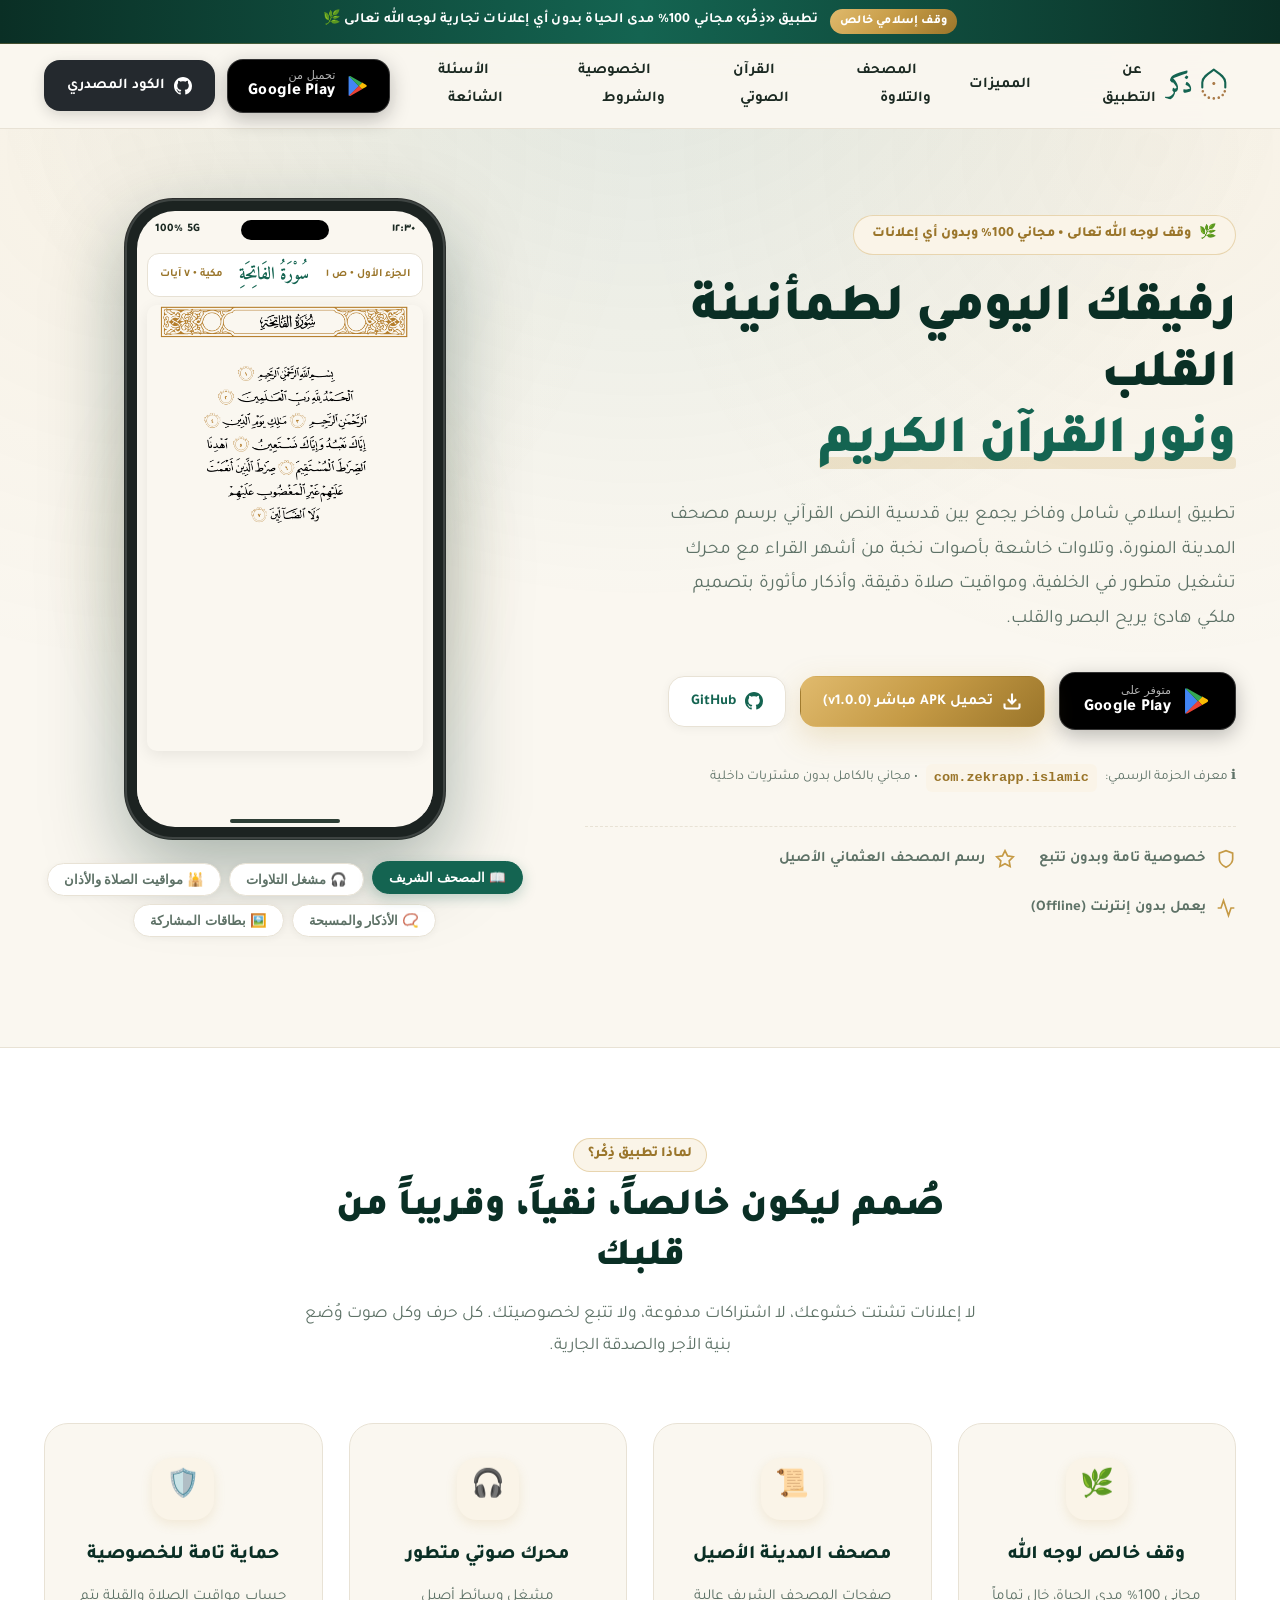
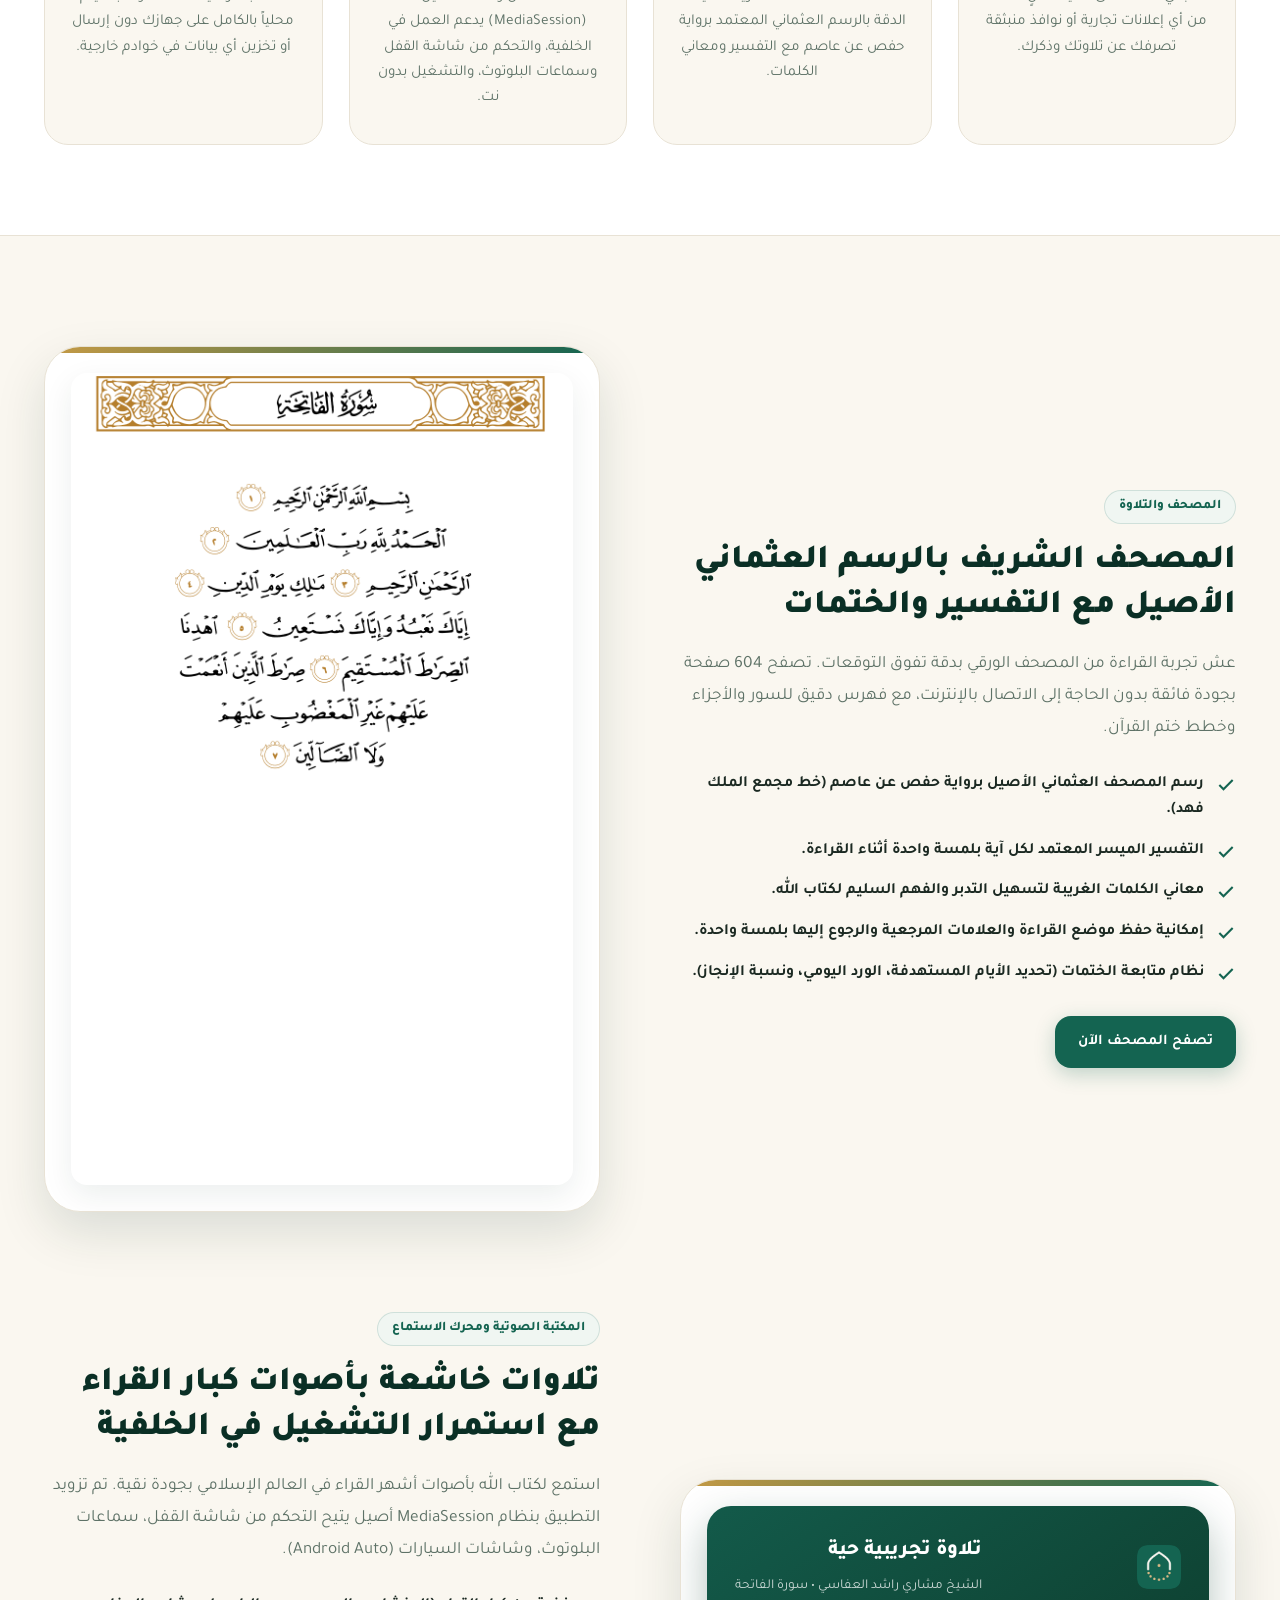
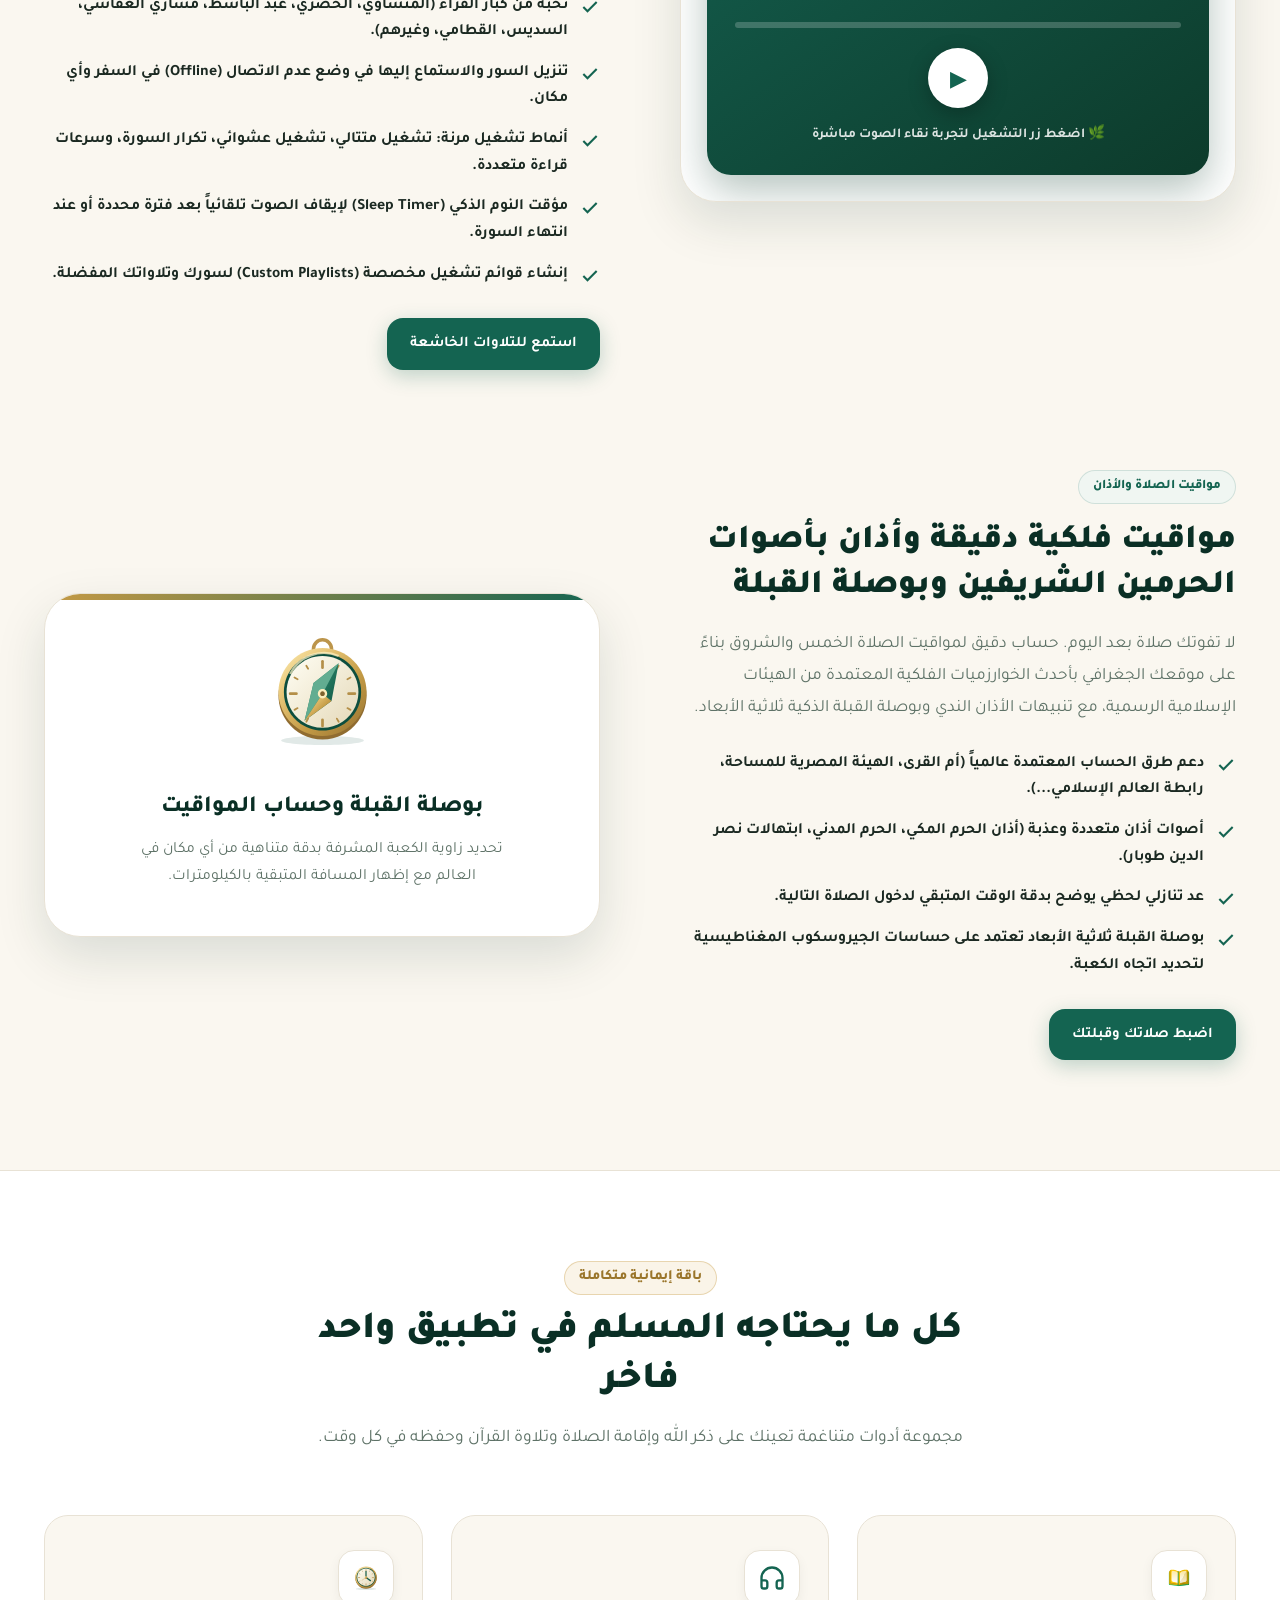
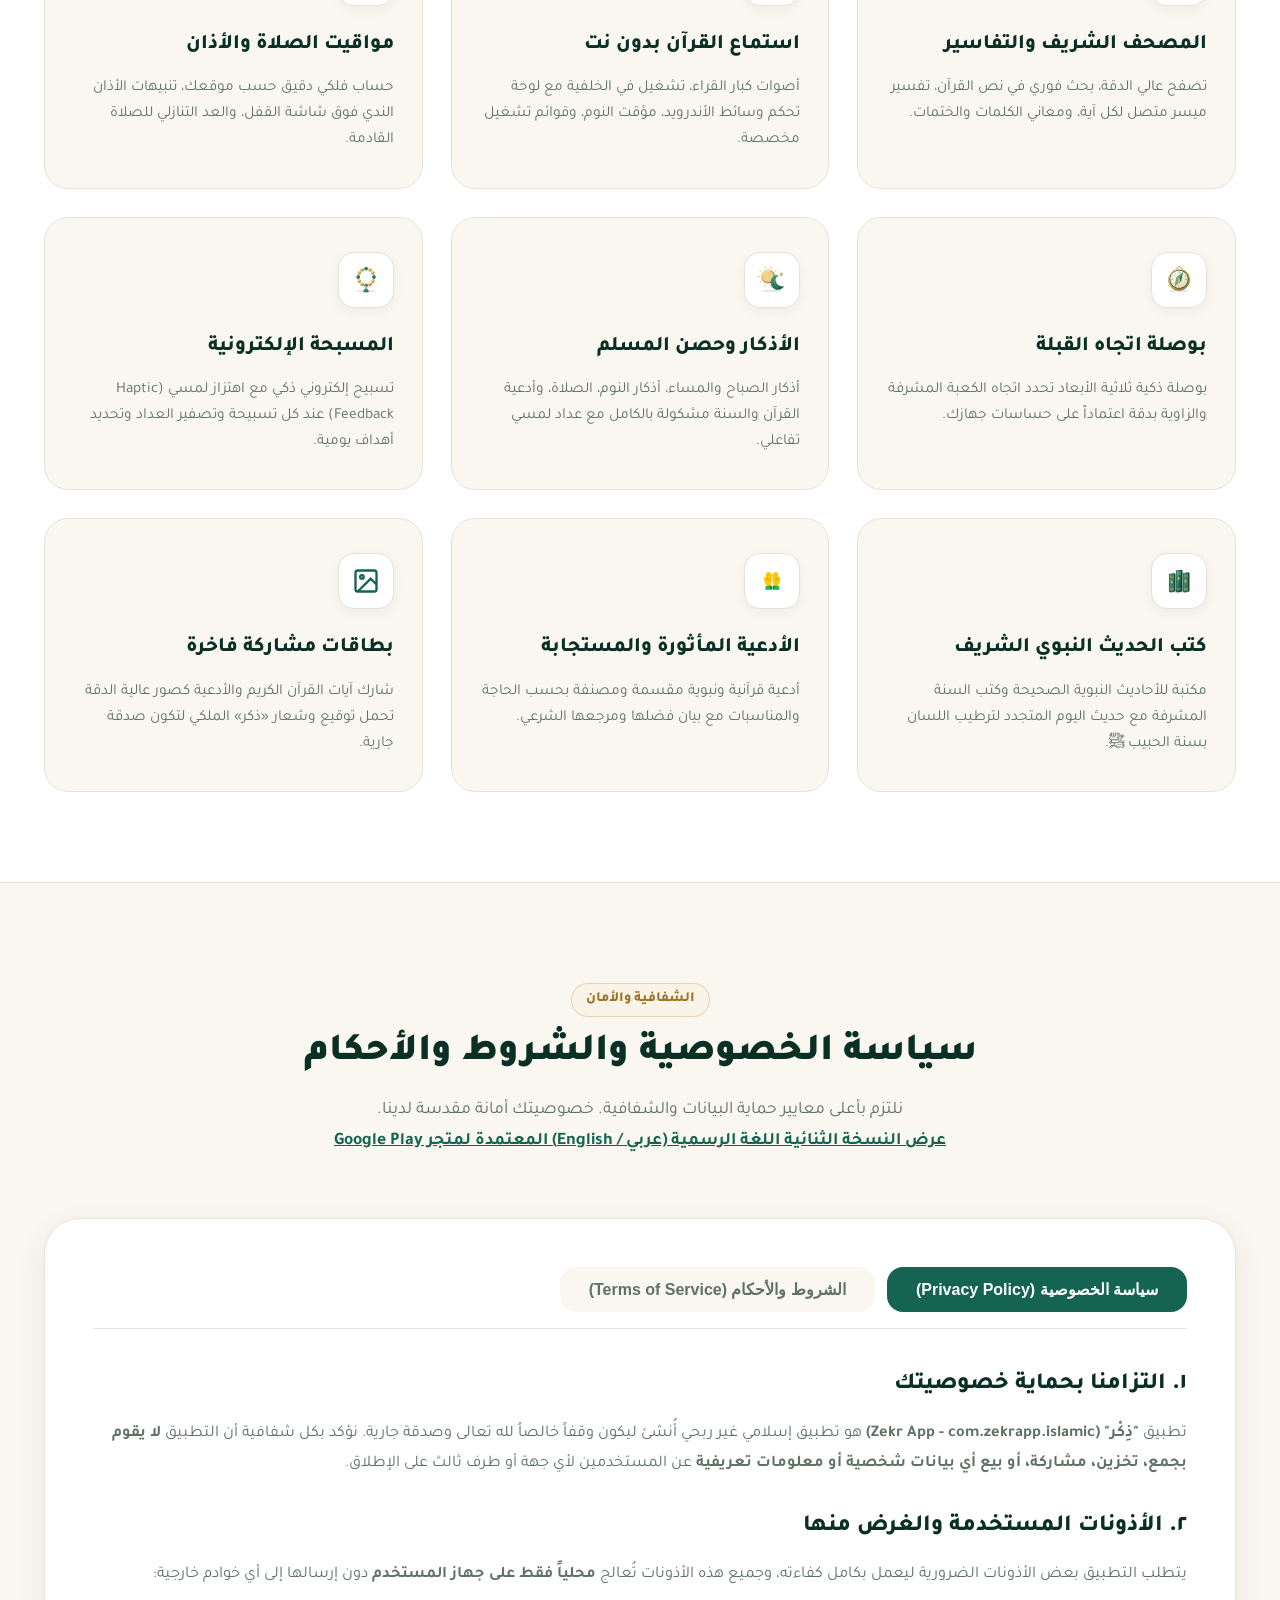
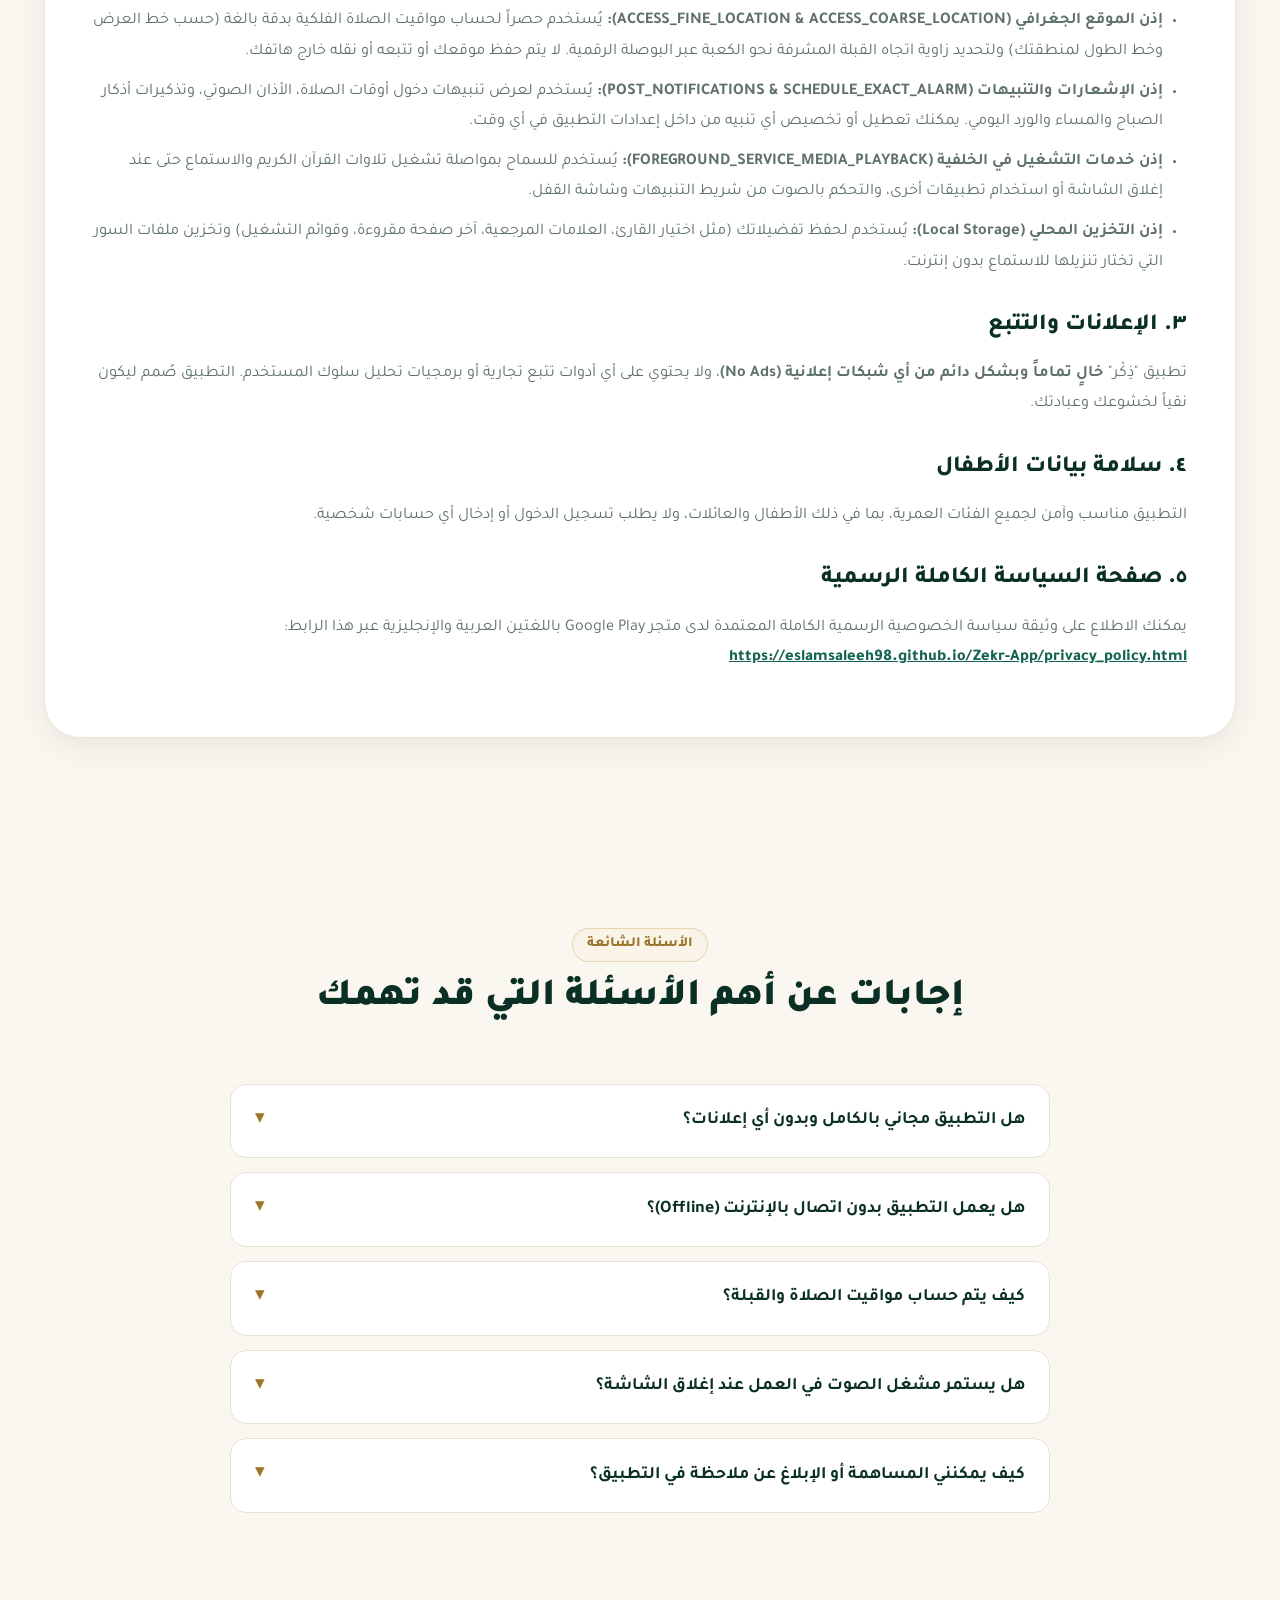
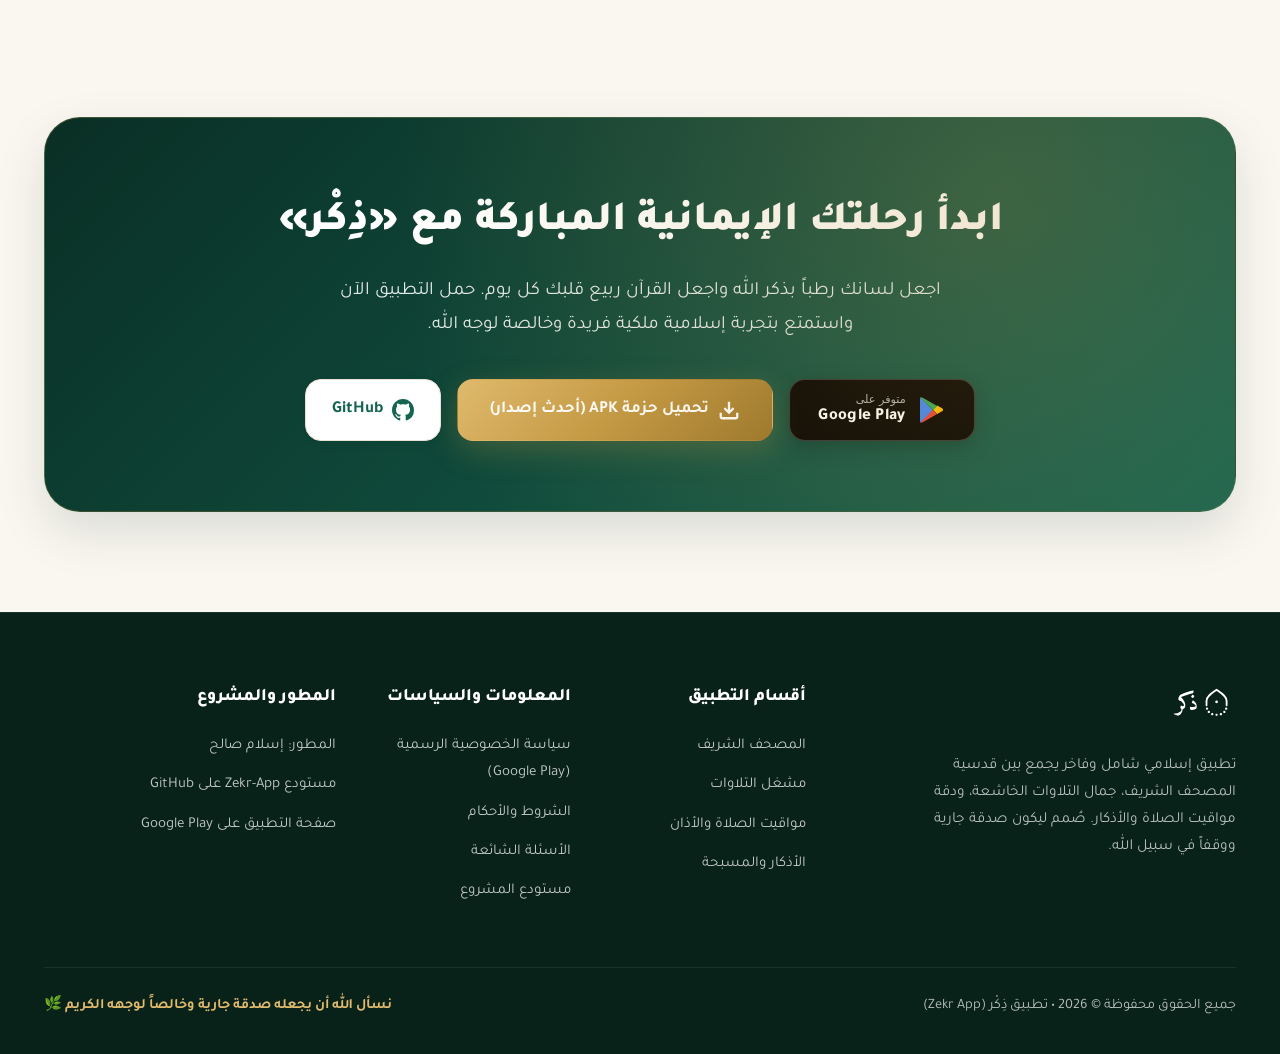
==== commit 05f46128: "feat: add landing page styles, application script, and web pages for Zekr App" ====
--- a/index.html
+++ b/index.html
@@ -4,8 +4,8 @@
   <meta charset="UTF-8">
   <meta name="viewport" content="width=device-width, initial-scale=1.0">
   <title>تطبيق ذِكْر — رفيقك اليومي للقرآن الكريم، الأذكار، ومواقيت الصلاة</title>
-  <meta name="description" content="تطبيق إسلامي شامل وفاخر يجمع بين قدسية المصحف الشريف برسم المصحف العثماني، والاستماع بأصوات كبار القراء، ومواقيت الصلاة الدقيقة، والأذكار المأثورة. مجاني بالكامل وبدون إعلانات.">
-  <meta name="keywords" content="تطبيق ذكر, القران الكريم, اذكار الصباح والمساء, مواقيت الصلاة, اتجاه القبلة, حصن المسلم, استماع القران, ختمة القران, بدون اعلانات">
+  <meta name="description" content="تطبيق إسلامي شامل وفاخر يجمع بين قدسية النص القرآني بالرسم العثماني، والاستماع بأصوات كبار القراء، ومواقيت الصلاة الدقيقة، والأذكار المأثورة. مجاني بالكامل وبدون إعلانات.">
+  <meta name="keywords" content="تطبيق ذكر, القران الكريم, اذكار الصباح والمساء, مواقيت الصلاة, اتجاه القبلة, حصن المسلم, استماع القران, ختمة القران, بدون اعلانات, com.zekrapp.islamic">
   <meta name="author" content="إسلام صالح | Eslam Saleh">
   <meta name="theme-color" content="#146451">
 
@@ -29,6 +29,12 @@
   <link rel="stylesheet" href="css/style.css">
 </head>
 <body>
+
+  <!-- Top Announcement Bar -->
+  <div class="top-announcement">
+    <span class="badge-pill">وقف إسلامي خالص</span>
+    <span>تطبيق «ذِكْر» مجاني 100% مدى الحياة بدون أي إعلانات تجارية لوجه الله تعالى 🌿</span>
+  </div>
 
   <!-- Navigation -->
   <header class="navbar">
@@ -49,28 +55,38 @@
       </nav>
 
       <div class="nav-actions">
-        <a href="https://github.com/eslamsaleeh98/Zekr-App" target="_blank" rel="noopener noreferrer" class="btn btn-github">
+        <!-- Google Play Button -->
+        <a href="https://play.google.com/store/apps/details?id=com.zekrapp.islamic" target="_blank" rel="noopener noreferrer" class="store-badge-btn" title="تطبيق ذكر على متجر جوجل بلاي">
+          <svg viewBox="0 0 512 512" width="22" height="22">
+            <path fill="#4285F4" d="M47.1 24.3C40.6 31 37 41.5 37 54.8v402.4c0 13.3 3.6 23.8 10.1 30.5l1.6 1.4 225.4-225.4v-5.4L48.7 22.9l-1.6 1.4z"/>
+            <path fill="#FBBC04" d="M349.5 329.1l-75.4-75.4v-5.4l75.4-75.4 1.7 1 89.3 50.8c25.5 14.5 25.5 38.3 0 52.8l-89.3 50.8-1.7.8z"/>
+            <path fill="#EA4335" d="M274.1 253.7L48.7 479.1c8.4 8.9 22.3 9.9 37.9 1.1l264.6-150.3-77.1-76.2z"/>
+            <path fill="#34A853" d="M274.1 258.3l77.1-76.2L86.6 31.8C71 23 57.1 24 48.7 32.9L274.1 258.3z"/>
+          </svg>
+          <div class="store-text">
+            <span class="store-subtitle">تحميل من</span>
+            <span class="store-title">Google Play</span>
+          </div>
+        </a>
+
+        <!-- GitHub Repo Button -->
+        <a href="https://github.com/eslamsaleeh98/Zekr-App" target="_blank" rel="noopener noreferrer" class="btn btn-github" title="المستودع المفتوح على GitHub">
           <svg width="18" height="18" viewBox="0 0 24 24" fill="currentColor">
             <path d="M12 0C5.37 0 0 5.37 0 12c0 5.31 3.435 9.795 8.205 11.385.6.105.825-.255.825-.57 0-.285-.015-1.23-.015-2.235-3.015.555-3.795-.735-4.035-1.41-.135-.345-.72-1.41-1.23-1.695-.42-.225-1.02-.78-.015-.795.945-.015 1.62.87 1.845 1.23 1.08 1.815 2.805 1.305 3.495.99.105-.78.42-1.305.765-1.605-2.67-.3-5.46-1.335-5.46-5.925 0-1.305.465-2.385 1.23-3.225-.12-.3-.54-1.53.12-3.18 0 0 1.005-.315 3.3 1.23.96-.27 1.98-.405 3-.405s2.04.135 3 .405c2.295-1.56 3.3-1.23 3.3-1.23.66 1.65.24 2.88.12 3.18.765.84 1.23 1.905 1.23 3.225 0 4.605-2.805 5.625-5.475 5.925.435.375.81 1.095.81 2.22 0 1.605-.015 2.895-.015 3.3 0 .315.225.69.825.57A12.02 12.02 0 0024 12c0-6.63-5.37-12-12-12z"/>
           </svg>
-          مستودع الكود
+          الكود المصدري
         </a>
-        <a href="#download" class="btn btn-primary">
-          <svg width="18" height="18" viewBox="0 0 24 24" fill="none" stroke="currentColor" stroke-width="2">
-            <path d="M21 15v4a2 2 0 0 1-2 2H5a2 2 0 0 1-2-2v-4M7 10l5 5 5-5M12 15V3"/>
-          </svg>
-          تحميل التطبيق
-        </a>
-      </div>
-
-      <button class="mobile-toggle" id="mobileToggle" aria-label="القائمة">
-        <svg width="24" height="24" viewBox="0 0 24 24" fill="none" stroke="currentColor" stroke-width="2">
+      </div>
+
+      <!-- Mobile Hamburger Button -->
+      <button class="mobile-toggle" id="mobileToggle" aria-label="فتح القائمة">
+        <svg width="26" height="26" viewBox="0 0 24 24" fill="none" stroke="currentColor" stroke-width="2">
           <path d="M4 6h16M4 12h16M4 18h16"/>
         </svg>
       </button>
     </div>
 
-    <!-- Mobile Menu -->
+    <!-- Mobile Drawer Menu (Visible only when toggled on mobile) -->
     <div class="mobile-menu" id="mobileMenu">
       <ul>
         <li><a href="#about" class="nav-link">عن التطبيق</a></li>
@@ -80,7 +96,21 @@
         <li><a href="#legal" class="nav-link">الخصوصية والشروط</a></li>
         <li><a href="#faq" class="nav-link">الأسئلة الشائعة</a></li>
       </ul>
-      <a href="#download" class="btn btn-primary" style="margin-top: 16px;">تحميل التطبيق مجاناً</a>
+      <div style="display: flex; flex-direction: column; gap: 10px; margin-top: 18px;">
+        <a href="https://play.google.com/store/apps/details?id=com.zekrapp.islamic" target="_blank" rel="noopener noreferrer" class="store-badge-btn" style="justify-content: center;">
+          <svg viewBox="0 0 512 512" width="22" height="22">
+            <path fill="#4285F4" d="M47.1 24.3C40.6 31 37 41.5 37 54.8v402.4c0 13.3 3.6 23.8 10.1 30.5l1.6 1.4 225.4-225.4v-5.4L48.7 22.9l-1.6 1.4z"/>
+            <path fill="#FBBC04" d="M349.5 329.1l-75.4-75.4v-5.4l75.4-75.4 1.7 1 89.3 50.8c25.5 14.5 25.5 38.3 0 52.8l-89.3 50.8-1.7.8z"/>
+            <path fill="#EA4335" d="M274.1 253.7L48.7 479.1c8.4 8.9 22.3 9.9 37.9 1.1l264.6-150.3-77.1-76.2z"/>
+            <path fill="#34A853" d="M274.1 258.3l77.1-76.2L86.6 31.8C71 23 57.1 24 48.7 32.9L274.1 258.3z"/>
+          </svg>
+          <div class="store-text">
+            <span class="store-subtitle">تحميل من</span>
+            <span class="store-title">Google Play</span>
+          </div>
+        </a>
+        <a href="https://github.com/eslamsaleeh98/Zekr-App/releases" target="_blank" rel="noopener noreferrer" class="btn btn-primary">تحميل حزمة APK مباشرة</a>
+      </div>
     </div>
   </header>
 
@@ -104,19 +134,41 @@
           </p>
 
           <div class="hero-actions">
-            <a href="https://github.com/eslamsaleeh98/Zekr-App/releases" target="_blank" rel="noopener noreferrer" class="btn btn-primary">
-              <svg width="20" height="20" viewBox="0 0 24 24" fill="none" stroke="currentColor" stroke-width="2">
+            <!-- Google Play Store Badge -->
+            <a href="https://play.google.com/store/apps/details?id=com.zekrapp.islamic" target="_blank" rel="noopener noreferrer" class="store-badge-btn" style="padding: 12px 24px;">
+              <svg viewBox="0 0 512 512" width="28" height="28">
+                <path fill="#4285F4" d="M47.1 24.3C40.6 31 37 41.5 37 54.8v402.4c0 13.3 3.6 23.8 10.1 30.5l1.6 1.4 225.4-225.4v-5.4L48.7 22.9l-1.6 1.4z"/>
+                <path fill="#FBBC04" d="M349.5 329.1l-75.4-75.4v-5.4l75.4-75.4 1.7 1 89.3 50.8c25.5 14.5 25.5 38.3 0 52.8l-89.3 50.8-1.7.8z"/>
+                <path fill="#EA4335" d="M274.1 253.7L48.7 479.1c8.4 8.9 22.3 9.9 37.9 1.1l264.6-150.3-77.1-76.2z"/>
+                <path fill="#34A853" d="M274.1 258.3l77.1-76.2L86.6 31.8C71 23 57.1 24 48.7 32.9L274.1 258.3z"/>
+              </svg>
+              <div class="store-text">
+                <span class="store-subtitle">متوفر على</span>
+                <span class="store-title">Google Play</span>
+              </div>
+            </a>
+
+            <!-- Direct APK Download Button -->
+            <a href="https://github.com/eslamsaleeh98/Zekr-App/releases" target="_blank" rel="noopener noreferrer" class="btn btn-gold">
+              <svg width="20" height="20" viewBox="0 0 24 24" fill="none" stroke="currentColor" stroke-width="2.5">
                 <path d="M21 15v4a2 2 0 0 1-2 2H5a2 2 0 0 1-2-2v-4M7 10l5 5 5-5M12 15V3"/>
               </svg>
-              تحميل APK مباشر
+              تحميل APK مباشر (v1.0.0)
             </a>
 
+            <!-- GitHub Repo Link -->
             <a href="https://github.com/eslamsaleeh98/Zekr-App" target="_blank" rel="noopener noreferrer" class="btn btn-secondary">
-              <svg width="20" height="20" viewBox="0 0 24 24" fill="currentColor">
+              <svg width="18" height="18" viewBox="0 0 24 24" fill="currentColor">
                 <path d="M12 0C5.37 0 0 5.37 0 12c0 5.31 3.435 9.795 8.205 11.385.6.105.825-.255.825-.57 0-.285-.015-1.23-.015-2.235-3.015.555-3.795-.735-4.035-1.41-.135-.345-.72-1.41-1.23-1.695-.42-.225-1.02-.78-.015-.795.945-.015 1.62.87 1.845 1.23 1.08 1.815 2.805 1.305 3.495.99.105-.78.42-1.305.765-1.605-2.67-.3-5.46-1.335-5.46-5.925 0-1.305.465-2.385 1.23-3.225-.12-.3-.54-1.53.12-3.18 0 0 1.005-.315 3.3 1.23.96-.27 1.98-.405 3-.405s2.04.135 3 .405c2.295-1.56 3.3-1.23 3.3-1.23.66 1.65.24 2.88.12 3.18.765.84 1.23 1.905 1.23 3.225 0 4.605-2.805 5.625-5.475 5.925.435.375.81 1.095.81 2.22 0 1.605-.015 2.895-.015 3.3 0 .315.225.69.825.57A12.02 12.02 0 0024 12c0-6.63-5.37-12-12-12z"/>
               </svg>
-              مشاهدة الكود المصدري
+              GitHub
             </a>
+          </div>
+
+          <div class="playstore-notice">
+            <span>ℹ️ معرف الحزمة الرسمي:</span>
+            <code>com.zekrapp.islamic</code>
+            <span>• مجاني بالكامل بدون مشتريات داخلية</span>
           </div>
 
           <div class="hero-badges-row">
@@ -141,12 +193,23 @@
           </div>
         </div>
 
-        <!-- Phone Mockup with Tab Switcher -->
+        <!-- Realistic Phone Mockup with Tab Switcher -->
         <div class="mockup-wrapper">
-          <div class="mockup-card-bg"></div>
+          <div class="mockup-backdrop-glow"></div>
           <div class="phone-frame">
             <div class="phone-screen">
-              <div class="phone-notch"></div>
+              
+              <!-- Realistic Phone Status Bar -->
+              <div class="phone-status-bar">
+                <span>١٢:٣٠</span>
+                <div class="dynamic-island"></div>
+                <div style="display: flex; align-items: center; gap: 4px;">
+                  <span>5G</span>
+                  <span>100%</span>
+                </div>
+              </div>
+
+              <!-- Phone Content Area -->
               <div class="phone-content">
 
                 <!-- Tab 1: Mushaf View -->
@@ -163,24 +226,24 @@
 
                 <!-- Tab 2: Audio Player View -->
                 <div class="preview-tab-pane" id="tab-audio">
-                  <div style="padding: 40px 14px 14px; background: #FAF7F0; height: 100%; display: flex; flex-direction: column; justify-content: center;">
+                  <div style="padding: 16px 14px; background: #FAF7F0; height: 100%; display: flex; flex-direction: column; justify-content: center;">
                     <div class="audio-preview-card">
                       <div class="audio-header">
                         <div class="audio-surah-info">
                           <h4>سورة الفاتحة</h4>
                           <span>القارئ: مشاري راشد العفاسي</span>
                         </div>
-                        <img src="assets/logo.png" alt="Zekr" width="34" height="34" style="border-radius: 8px;">
-                      </div>
-
-                      <div style="text-align: center; margin: 15px 0;">
+                        <img src="assets/logo.png" alt="Zekr" width="36" height="36" style="border-radius: 8px;">
+                      </div>
+
+                      <div style="text-align: center; margin: 12px 0;">
                         <span style="display: inline-block; padding: 4px 12px; background: rgba(197, 154, 69, 0.2); color: #E0BA6D; border-radius: 20px; font-size: 0.75rem; font-weight: 700;">
                           تلاوة خاشعة • تتابع ذكي
                         </span>
                       </div>
 
-                      <div class="audio-progress">
-                        <div class="audio-progress-bar"></div>
+                      <div class="audio-progress" id="phoneAudioProgress">
+                        <div class="audio-progress-bar" style="width: 42%;"></div>
                       </div>
                       <div style="display: flex; justify-content: space-between; font-size: 0.72rem; color: rgba(255,255,255,0.7);">
                         <span>0:42</span>
@@ -189,11 +252,11 @@
 
                       <div class="audio-controls">
                         <button class="audio-btn" title="السابق">⏮</button>
-                        <button class="audio-btn play-btn" title="تشغيل">▶</button>
+                        <button class="audio-btn play-btn" id="phoneMockupPlayBtn" title="تشغيل">▶</button>
                         <button class="audio-btn" title="التالي">⏭</button>
                       </div>
 
-                      <div style="margin-top: 18px; padding-top: 12px; border-top: 1px solid rgba(255,255,255,0.12); display: flex; justify-content: space-between; font-size: 0.74rem;">
+                      <div style="margin-top: 16px; padding-top: 10px; border-top: 1px solid rgba(255,255,255,0.12); display: flex; justify-content: space-between; font-size: 0.74rem;">
                         <span>⏱ مؤقت النوم: 30 دقيقة</span>
                         <span>🔁 تكرار السورة</span>
                       </div>
@@ -203,36 +266,36 @@
 
                 <!-- Tab 3: Prayer Times View -->
                 <div class="preview-tab-pane" id="tab-prayer">
-                  <div style="padding: 40px 14px 14px; background: #FAF7F0;">
-                    <div style="background: linear-gradient(135deg, #135A4A 0%, #0D3B2B 100%); color: #fff; padding: 18px; border-radius: 18px; text-align: center; margin-bottom: 12px;">
-                      <span style="font-size: 0.8rem; color: #E0BA6D;">الصلاة القادمة</span>
-                      <h3 style="font-size: 1.4rem; margin: 4px 0;">صلاة العصر</h3>
-                      <div style="font-size: 1.6rem; font-weight: 900; color: #fff; letter-spacing: 1px;">02:14:35</div>
-                      <span style="font-size: 0.75rem; color: rgba(255,255,255,0.8);">الأذان القادم: 03:15 م</span>
+                  <div style="padding: 10px 14px; background: #FAF7F0;">
+                    <div style="background: linear-gradient(135deg, #135A4A 0%, #0D3B2B 100%); color: #fff; padding: 14px; border-radius: 18px; text-align: center; margin-bottom: 10px;">
+                      <span style="font-size: 0.75rem; color: #E0BA6D; font-weight: 700;">الصلاة القادمة</span>
+                      <h3 style="font-size: 1.3rem; margin: 2px 0;">صلاة العصر</h3>
+                      <div style="font-size: 1.5rem; font-weight: 900; color: #fff; letter-spacing: 1px;" id="liveCountdown">02:14:35</div>
+                      <span style="font-size: 0.72rem; color: rgba(255,255,255,0.8);">الأذان القادم: 03:15 م</span>
                     </div>
 
-                    <div style="display: flex; flex-direction: column; gap: 6px;">
-                      <div style="background: #fff; border: 1px solid #E8E2D5; padding: 8px 12px; border-radius: 10px; display: flex; justify-content: space-between; font-size: 0.82rem; font-weight: 700;">
+                    <div style="display: flex; flex-direction: column; gap: 5px;">
+                      <div style="background: #fff; border: 1px solid #E8E2D5; padding: 7px 12px; border-radius: 10px; display: flex; justify-content: space-between; font-size: 0.8rem; font-weight: 700;">
                         <span>الفجر</span>
                         <span style="color: #146451;">05:04 ص</span>
                       </div>
-                      <div style="background: #fff; border: 1px solid #E8E2D5; padding: 8px 12px; border-radius: 10px; display: flex; justify-content: space-between; font-size: 0.82rem; font-weight: 700;">
+                      <div style="background: #fff; border: 1px solid #E8E2D5; padding: 7px 12px; border-radius: 10px; display: flex; justify-content: space-between; font-size: 0.8rem; font-weight: 700;">
                         <span>الشروق</span>
                         <span style="color: #8E9F96;">06:31 ص</span>
                       </div>
-                      <div style="background: #fff; border: 1px solid #E8E2D5; padding: 8px 12px; border-radius: 10px; display: flex; justify-content: space-between; font-size: 0.82rem; font-weight: 700;">
+                      <div style="background: #fff; border: 1px solid #E8E2D5; padding: 7px 12px; border-radius: 10px; display: flex; justify-content: space-between; font-size: 0.8rem; font-weight: 700;">
                         <span>الظهر</span>
                         <span style="color: #146451;">11:53 ص</span>
                       </div>
-                      <div style="background: #F0F6F2; border: 1.5px solid #146451; padding: 8px 12px; border-radius: 10px; display: flex; justify-content: space-between; font-size: 0.82rem; font-weight: 800; color: #146451;">
+                      <div style="background: #F0F6F2; border: 1.5px solid #146451; padding: 7px 12px; border-radius: 10px; display: flex; justify-content: space-between; font-size: 0.8rem; font-weight: 800; color: #146451;">
                         <span>العصر (القادمة)</span>
                         <span>03:15 م</span>
                       </div>
-                      <div style="background: #fff; border: 1px solid #E8E2D5; padding: 8px 12px; border-radius: 10px; display: flex; justify-content: space-between; font-size: 0.82rem; font-weight: 700;">
+                      <div style="background: #fff; border: 1px solid #E8E2D5; padding: 7px 12px; border-radius: 10px; display: flex; justify-content: space-between; font-size: 0.8rem; font-weight: 700;">
                         <span>المغرب</span>
                         <span style="color: #146451;">05:14 م</span>
                       </div>
-                      <div style="background: #fff; border: 1px solid #E8E2D5; padding: 8px 12px; border-radius: 10px; display: flex; justify-content: space-between; font-size: 0.82rem; font-weight: 700;">
+                      <div style="background: #fff; border: 1px solid #E8E2D5; padding: 7px 12px; border-radius: 10px; display: flex; justify-content: space-between; font-size: 0.8rem; font-weight: 700;">
                         <span>العشاء</span>
                         <span style="color: #146451;">06:34 م</span>
                       </div>
@@ -242,57 +305,63 @@
 
                 <!-- Tab 4: Athkar & Masbaha View -->
                 <div class="preview-tab-pane" id="tab-athkar">
-                  <div style="padding: 40px 14px 14px; background: #FAF7F0;">
-                    <div style="background: #fff; border: 1px solid #E8E2D5; border-radius: 16px; padding: 16px; text-align: center; margin-bottom: 12px; box-shadow: 0 4px 12px rgba(0,0,0,0.04);">
-                      <span style="display: inline-block; padding: 3px 10px; background: #FAF4E8; color: #C59A45; border-radius: 8px; font-size: 0.75rem; font-weight: 800; margin-bottom: 8px;">
+                  <div style="padding: 10px 14px; background: #FAF7F0;">
+                    <div style="background: #fff; border: 1px solid #E8E2D5; border-radius: 16px; padding: 14px; text-align: center; margin-bottom: 10px; box-shadow: 0 4px 12px rgba(0,0,0,0.04);">
+                      <span style="display: inline-block; padding: 3px 10px; background: #FAF4E8; color: #C59A45; border-radius: 8px; font-size: 0.75rem; font-weight: 800; margin-bottom: 6px;">
                         أذكار الصباح والمساء
                       </span>
-                      <p style="font-size: 0.95rem; line-height: 1.8; color: #1E2B25; font-weight: 600;">
+                      <p style="font-size: 0.92rem; line-height: 1.7; color: #1E2B25; font-weight: 600;">
                         «أَصْبَحْنَا وَأَصْبَحَ المُلْكُ لِلَّهِ، وَالحَمْدُ لِلَّهِ لَا إِلَهَ إِلَّا اللَّهُ وَحْدَهُ لَا شَرِيكَ لَهُ»
                       </p>
-                      <div style="margin-top: 14px; display: flex; align-items: center; justify-content: center; gap: 12px;">
-                        <span style="width: 44px; height: 44px; border-radius: 50%; background: #146451; color: #fff; display: flex; align-items: center; justify-content: center; font-size: 1.1rem; font-weight: 800;">
+                      <div style="margin-top: 10px; display: flex; align-items: center; justify-content: center;">
+                        <span style="width: 40px; height: 40px; border-radius: 50%; background: #146451; color: #fff; display: flex; align-items: center; justify-content: center; font-size: 1rem; font-weight: 800;">
                           ١/٣
                         </span>
                       </div>
                     </div>
 
+                    <!-- Interactive Tasbih Demo inside Mockup -->
                     <div style="background: #fff; border: 1px solid #E8E2D5; border-radius: 16px; padding: 14px; text-align: center;">
-                      <span style="font-size: 0.8rem; color: #64786E; font-weight: 700;">المسبحة الإلكترونية الذكية</span>
-                      <div style="font-size: 2.2rem; font-weight: 900; color: #146451; margin: 4px 0;">٣٣</div>
-                      <span style="font-size: 0.75rem; color: #C59A45; font-weight: 700;">سُبْحَانَ اللَّهِ وَبِحَمْدِهِ</span>
+                      <span style="font-size: 0.78rem; color: #64786E; font-weight: 700;">المسبحة الإلكترونية الذكية (اضغط للتسبيح)</span>
+                      <div style="font-size: 2.2rem; font-weight: 900; color: #146451; margin: 4px 0; cursor: pointer; user-select: none;" id="tasbihCounter">٣٣</div>
+                      <button id="tasbihBtn" style="background: var(--gold-gradient); color: #fff; border: none; padding: 6px 18px; border-radius: 20px; font-weight: 800; font-size: 0.8rem; cursor: pointer;">
+                        سُبْحَانَ اللَّهِ وَبِحَمْدِهِ 📿
+                      </button>
                     </div>
                   </div>
                 </div>
 
                 <!-- Tab 5: Share Card View -->
                 <div class="preview-tab-pane" id="tab-share">
-                  <div style="padding: 40px 14px 14px; background: #FAF7F0;">
+                  <div style="padding: 14px 10px; background: #FAF7F0; height: 100%; display: flex; flex-direction: column; justify-content: center;">
                     <div class="share-card-sample">
                       <div class="surah-banner-sample">سُوْرَةُ آلِ عِمْرَانَ</div>
                       <div class="ayah-sample">
                         ﴿ رَبَّنَا لَا تُزِغْ قُلُوبَنَا بَعْدَ إِذْ هَدَيْتَنَا وَهَبْ لَنَا مِن لَّدُنكَ رَحْمَةً إِنَّكَ أَنتَ الْوَهَّابُ ﴾
                       </div>
                       <div class="brand-signature">
-                        <img src="assets/zekr_logo.svg" alt="شعار ذكر" height="26">
+                        <img src="assets/zekr_logo.svg" alt="شعار ذكر" height="28">
                       </div>
                     </div>
                   </div>
                 </div>
 
               </div>
+
+              <!-- Phone Bottom Home Indicator -->
+              <div class="phone-home-indicator"></div>
             </div>
           </div>
-        </div>
-      </div>
-
-      <!-- Mockup Switcher Controls -->
-      <div class="mockup-tabs">
-        <button class="mockup-tab-btn active" data-tab="mushaf">📖 المصحف الشريف</button>
-        <button class="mockup-tab-btn" data-tab="audio">🎧 مشغل التلاوات</button>
-        <button class="mockup-tab-btn" data-tab="prayer">🕌 مواقيت الصلاة والأذان</button>
-        <button class="mockup-tab-btn" data-tab="athkar">📿 الأذكار والمسبحة</button>
-        <button class="mockup-tab-btn" data-tab="share">🖼️ بطاقات المشاركة</button>
+
+          <!-- Mockup Switcher Controls -->
+          <div class="mockup-tabs">
+            <button class="mockup-tab-btn active" data-tab="mushaf">📖 المصحف الشريف</button>
+            <button class="mockup-tab-btn" data-tab="audio">🎧 مشغل التلاوات</button>
+            <button class="mockup-tab-btn" data-tab="prayer">🕌 مواقيت الصلاة والأذان</button>
+            <button class="mockup-tab-btn" data-tab="athkar">📿 الأذكار والمسبحة</button>
+            <button class="mockup-tab-btn" data-tab="share">🖼️ بطاقات المشاركة</button>
+          </div>
+        </div>
       </div>
     </div>
   </section>
@@ -303,7 +372,7 @@
       <div class="section-header">
         <span class="section-tag">لماذا تطبيق ذِكْر؟</span>
         <h2 class="section-title">صُمم ليكون خالصاً، نقياً، وقريباً من قلبك</h2>
-        <p class="section-desc">لا إعلانات تشتت خشوعك، لا اشتراكات مدفوعة، ولا تتبع لخصوصيتك. كل حرف وكل صوت وضع بنية الأجر والصدقة الجارية.</p>
+        <p class="section-desc">لا إعلانات تشتت خشوعك، لا اشتراكات مدفوعة، ولا تتبع لخصوصيتك. كل حرف وكل صوت وُضع بنية الأجر والصدقة الجارية.</p>
       </div>
 
       <div class="pillars-grid">
@@ -322,7 +391,7 @@
         <div class="pillar-card">
           <div class="pillar-icon">🎧</div>
           <h3 class="pillar-title">محرك صوتي متطور</h3>
-          <p class="pillar-desc">مشغل صوتي احترافي يدعم العمل في الخلفية، التحكم من شاشة القفل وسماعات البلوتوث، والتشغيل بدون نت.</p>
+          <p class="pillar-desc">مشغل وسائط أصيل (MediaSession) يدعم العمل في الخلفية، والتحكم من شاشة القفل وسماعات البلوتوث، والتشغيل بدون نت.</p>
         </div>
 
         <div class="pillar-card">
@@ -358,7 +427,7 @@
             </li>
             <li>
               <svg width="20" height="20" viewBox="0 0 24 24" fill="none" stroke="currentColor" stroke-width="2.5"><polyline points="20 6 9 17 4 12"/></svg>
-              <span>معاني الكلمات الغريبة لتسهيل التدبر والفهم السليم.</span>
+              <span>معاني الكلمات الغريبة لتسهيل التدبر والفهم السليم لكتاب الله.</span>
             </li>
             <li>
               <svg width="20" height="20" viewBox="0 0 24 24" fill="none" stroke="currentColor" stroke-width="2.5"><polyline points="20 6 9 17 4 12"/></svg>
@@ -370,11 +439,11 @@
             </li>
           </ul>
 
-          <a href="#download" class="btn btn-primary">تصفح المصحف الآن</a>
+          <a href="https://play.google.com/store/apps/details?id=com.zekrapp.islamic" target="_blank" rel="noopener noreferrer" class="btn btn-primary">تصفح المصحف الآن</a>
         </div>
 
         <div class="feature-visual">
-          <img src="assets/page001.webp" alt="مصحف المدينة" style="width: 100%; border-radius: 14px; box-shadow: var(--shadow-md);">
+          <img src="assets/page001.webp" alt="مصحف المدينة" style="width: 100%; border-radius: 16px; box-shadow: var(--shadow-md); display: block;">
         </div>
       </div>
 
@@ -410,7 +479,7 @@
             </li>
           </ul>
 
-          <a href="#download" class="btn btn-primary">استمع للتلاوات الخاشعة</a>
+          <a href="https://play.google.com/store/apps/details?id=com.zekrapp.islamic" target="_blank" rel="noopener noreferrer" class="btn btn-primary">استمع للتلاوات الخاشعة</a>
         </div>
 
         <div class="feature-visual">
@@ -420,7 +489,7 @@
                 <h4>تلاوة تجريبية حية</h4>
                 <span>الشيخ مشاري راشد العفاسي • سورة الفاتحة</span>
               </div>
-              <img src="assets/logo.png" alt="ذكر" width="40" height="40" style="border-radius: 8px;">
+              <img src="assets/logo.png" alt="ذكر" width="44" height="44" style="border-radius: 10px;">
             </div>
 
             <audio id="audioSample" preload="none">
@@ -428,7 +497,7 @@
             </audio>
 
             <div class="audio-progress" id="audioProgressArea">
-              <div class="audio-progress-bar" id="audioProgressBar" style="width: 0%;"></div>
+              <div class="audio-progress-bar" id="audioProgressBar"></div>
             </div>
 
             <div class="audio-controls">
@@ -437,8 +506,8 @@
                 <span id="pauseIcon" style="display: none;">❚❚</span>
               </button>
             </div>
-            <p style="text-align: center; margin-top: 14px; font-size: 0.82rem; color: rgba(255,255,255,0.75);">
-              اضغط لتجربة نقاء الصوت مباشرة من محرك التطبيق 🌿
+            <p style="text-align: center; margin-top: 16px; font-size: 0.85rem; color: rgba(255,255,255,0.85); font-weight: 600;">
+              اضغط زر التشغيل لتجربة نقاء الصوت مباشرة 🌿
             </p>
           </div>
         </div>
@@ -472,13 +541,13 @@
             </li>
           </ul>
 
-          <a href="#download" class="btn btn-primary">اضبط صلاتك وقبلتك</a>
-        </div>
-
-        <div class="feature-visual" style="text-align: center; padding: 40px;">
-          <img src="assets/qibla.svg" alt="بوصلة القبلة" width="110" height="110" style="margin-bottom: 20px;">
-          <h3 style="font-size: 1.4rem; color: var(--primary-dark); margin-bottom: 8px;">بوصلة القبلة وحساب المواقيت</h3>
-          <p style="color: var(--text-muted); font-size: 0.95rem; max-width: 380px; margin: 0 auto;">
+          <a href="https://play.google.com/store/apps/details?id=com.zekrapp.islamic" target="_blank" rel="noopener noreferrer" class="btn btn-primary">اضبط صلاتك وقبلتك</a>
+        </div>
+
+        <div class="feature-visual" style="text-align: center; padding: 44px 24px;">
+          <img src="assets/qibla.svg" alt="بوصلة القبلة" width="115" height="115" style="margin-bottom: 22px;">
+          <h3 style="font-size: 1.45rem; color: var(--primary-dark); font-weight: 800; margin-bottom: 10px;">بوصلة القبلة وحساب المواقيت</h3>
+          <p style="color: var(--text-muted); font-size: 0.98rem; max-width: 400px; margin: 0 auto; line-height: 1.75;">
             تحديد زاوية الكعبة المشرفة بدقة متناهية من أي مكان في العالم مع إظهار المسافة المتبقية بالكيلومترات.
           </p>
         </div>
@@ -487,13 +556,13 @@
     </div>
   </section>
 
-  <!-- 8 Cards Grid: All App Features -->
+  <!-- 9 Cards Grid: All App Features -->
   <section class="features-grid-section" id="features">
     <div class="container">
       <div class="section-header">
         <span class="section-tag">باقة إيمانية متكاملة</span>
         <h2 class="section-title">كل ما يحتاجه المسلم في تطبيق واحد فاخر</h2>
-        <p class="section-desc">مجموعة أدوات متناغمة تعينك على ذكر الله وإقامة الصلاة وتلاوة القرآن وحفظه.</p>
+        <p class="section-desc">مجموعة أدوات متناغمة تعينك على ذكر الله وإقامة الصلاة وتلاوة القرآن وحفظه في كل وقت.</p>
       </div>
 
       <div class="cards-grid">
@@ -593,7 +662,13 @@
       <div class="section-header">
         <span class="section-tag">الشفافية والأمان</span>
         <h2 class="section-title">سياسة الخصوصية والشروط والأحكام</h2>
-        <p class="section-desc">نلتزم بأعلى معايير حماية البيانات والشفافية. خصوصيتك أمانة مقدسة لدينا.</p>
+        <p class="section-desc">
+          نلتزم بأعلى معايير حماية البيانات والشفافية. خصوصيتك أمانة مقدسة لدينا.
+          <br>
+          <a href="privacy_policy.html" target="_blank" style="color: var(--primary); font-weight: 700; text-decoration: underline;">
+            عرض النسخة الثنائية اللغة الرسمية (عربي / English) المعتمدة لمتجر Google Play
+          </a>
+        </p>
       </div>
 
       <div class="legal-card">
@@ -607,20 +682,20 @@
           <div class="legal-content">
             <h3>١. التزامنا بحماية خصوصيتك</h3>
             <p>
-              تطبيق <strong>"ذِكْر" (Zekr)</strong> هو تطبيق إسلامي غير ربحي أُنشئ ليكون وقفاً خالصاً لله تعالى وصدقة جارية. نؤكد بكل شفافية أن التطبيق <strong>لا يقوم بجمع، تخزين، مشاركة، أو بيع أي بيانات شخصية أو معلومات تعريفية</strong> عن المستخدمين لأي جهة أو طرف ثالث على الإطلاق.
+              تطبيق <strong>"ذِكْر" (Zekr App - com.zekrapp.islamic)</strong> هو تطبيق إسلامي غير ربحي أُنشئ ليكون وقفاً خالصاً لله تعالى وصدقة جارية. نؤكد بكل شفافية أن التطبيق <strong>لا يقوم بجمع، تخزين، مشاركة، أو بيع أي بيانات شخصية أو معلومات تعريفية</strong> عن المستخدمين لأي جهة أو طرف ثالث على الإطلاق.
             </p>
 
             <h3>٢. الأذونات المستخدمة والغرض منها</h3>
             <p>يتطلب التطبيق بعض الأذونات الضرورية ليعمل بكامل كفاءته، وجميع هذه الأذونات تُعالج <strong>محلياً فقط على جهاز المستخدم</strong> دون إرسالها إلى أي خوادم خارجية:</p>
             <ul>
               <li>
-                <strong>إذن الموقع الجغرافي (Location Permission):</strong> يُستخدم حصراً لحساب مواقيت الصلاة الفلكية بدقة بالغة (حسب خط العرض وخط الطول لمنطقتك) ولتحديد زاوية اتجاه القبلة عبر البوصلة الرقمية. لا يتم حفظ موقعك أو تتبعه أو نقله خارج هاتفك.
+                <strong>إذن الموقع الجغرافي (ACCESS_FINE_LOCATION & ACCESS_COARSE_LOCATION):</strong> يُستخدم حصراً لحساب مواقيت الصلاة الفلكية بدقة بالغة (حسب خط العرض وخط الطول لمنطقتك) ولتحديد زاوية اتجاه القبلة المشرفة نحو الكعبة عبر البوصلة الرقمية. لا يتم حفظ موقعك أو تتبعه أو نقله خارج هاتفك.
               </li>
               <li>
-                <strong>إذن الإشعارات والتنبيهات (Notification Permission):</strong> يُستخدم لعرض تنبيهات دخول أوقات الصلاة، الأذان الصوتي، وتذكيرات أذكار الصباح والمساء. يمكنك تعطيل أو تخصيص أي تنبيه من داخل إعدادات التطبيق في أي وقت.
+                <strong>إذن الإشعارات والتنبيهات (POST_NOTIFICATIONS & SCHEDULE_EXACT_ALARM):</strong> يُستخدم لعرض تنبيهات دخول أوقات الصلاة، الأذان الصوتي، وتذكيرات أذكار الصباح والمساء والورد اليومي. يمكنك تعطيل أو تخصيص أي تنبيه من داخل إعدادات التطبيق في أي وقت.
               </li>
               <li>
-                <strong>إذن خدمات التشغيل في الخلفية (Foreground Service):</strong> يُستخدم للسماح بمواصلة تشغيل تلاوات القرآن الكريم والاستماع حتى عند إغلاق الشاشة أو استخدام تطبيقات أخرى، والتحكم بالصوت من شريط التنبيهات.
+                <strong>إذن خدمات التشغيل في الخلفية (FOREGROUND_SERVICE_MEDIA_PLAYBACK):</strong> يُستخدم للسماح بمواصلة تشغيل تلاوات القرآن الكريم والاستماع حتى عند إغلاق الشاشة أو استخدام تطبيقات أخرى، والتحكم بالصوت من شريط التنبيهات وشاشة القفل.
               </li>
               <li>
                 <strong>إذن التخزين المحلي (Local Storage):</strong> يُستخدم لحفظ تفضيلاتك (مثل اختيار القارئ، العلامات المرجعية، آخر صفحة مقروءة، وقوائم التشغيل) وتخزين ملفات السور التي تختار تنزيلها للاستماع بدون إنترنت.
@@ -637,10 +712,13 @@
               التطبيق مناسب وآمن لجميع الفئات العمرية، بما في ذلك الأطفال والعائلات، ولا يطلب تسجيل الدخول أو إدخال أي حسابات شخصية.
             </p>
 
-            <h3>٥. التواصل والاستفسارات</h3>
+            <h3>٥. صفحة السياسة الكاملة الرسمية</h3>
             <p>
-              إذا كان لديك أي استفسار أو اقتراح بخصوص سياسة الخصوصية، يمكنك التواصل مع مطور التطبيق مباشرة عبر مستودع GitHub:
-              <a href="https://github.com/eslamsaleeh98/Zekr-App" target="_blank" rel="noopener noreferrer" style="color: var(--primary); font-weight: 700;">eslamsaleeh98/Zekr-App</a>.
+              يمكنك الاطلاع على وثيقة سياسة الخصوصية الرسمية الكاملة المعتمدة لدى متجر Google Play باللغتين العربية والإنجليزية عبر هذا الرابط:
+              <br>
+              <a href="privacy_policy.html" target="_blank" style="color: var(--primary); font-weight: 800;">
+                https://eslamsaleeh98.github.io/Zekr-App/privacy_policy.html
+              </a>
             </p>
           </div>
         </div>
@@ -666,6 +744,15 @@
             <h3>٤. دقة المواقيت والنصوص</h3>
             <p>
               تمت مراجعة النصوص القرآنية بدقة فائقة اعتماداً على الرسم العثماني لمجمع الملك فهد لطباعة المصحف الشريف، وتعتمد مواقيت الصلاة على أدق المكتبات الفلكية العالمية. ومع ذلك، يُرجى التأكد دائماً من مراعاة التوقيت المحلي والإعلانات الرسمية لوزارات الأوقاف والشؤون الإسلامية في بلدك.
+            </p>
+
+            <h3>٥. وثيقة الشروط المستقلة</h3>
+            <p>
+              يمكنك فتح وقراءة الشروط في صفحة مستقلة عبر هذا الرابط:
+              <br>
+              <a href="terms.html" target="_blank" style="color: var(--primary); font-weight: 800;">
+                https://eslamsaleeh98.github.io/Zekr-App/terms.html
+              </a>
             </p>
           </div>
         </div>
@@ -745,18 +832,34 @@
         </p>
 
         <div class="cta-actions">
-          <a href="https://github.com/eslamsaleeh98/Zekr-App/releases" target="_blank" rel="noopener noreferrer" class="btn btn-gold" style="padding: 16px 36px; font-size: 1.05rem;">
+          <!-- Google Play Button -->
+          <a href="https://play.google.com/store/apps/details?id=com.zekrapp.islamic" target="_blank" rel="noopener noreferrer" class="store-badge-btn" style="padding: 14px 28px;">
+            <svg viewBox="0 0 512 512" width="28" height="28">
+              <path fill="#4285F4" d="M47.1 24.3C40.6 31 37 41.5 37 54.8v402.4c0 13.3 3.6 23.8 10.1 30.5l1.6 1.4 225.4-225.4v-5.4L48.7 22.9l-1.6 1.4z"/>
+              <path fill="#FBBC04" d="M349.5 329.1l-75.4-75.4v-5.4l75.4-75.4 1.7 1 89.3 50.8c25.5 14.5 25.5 38.3 0 52.8l-89.3 50.8-1.7.8z"/>
+              <path fill="#EA4335" d="M274.1 253.7L48.7 479.1c8.4 8.9 22.3 9.9 37.9 1.1l264.6-150.3-77.1-76.2z"/>
+              <path fill="#34A853" d="M274.1 258.3l77.1-76.2L86.6 31.8C71 23 57.1 24 48.7 32.9L274.1 258.3z"/>
+            </svg>
+            <div class="store-text">
+              <span class="store-subtitle">متوفر على</span>
+              <span class="store-title">Google Play</span>
+            </div>
+          </a>
+
+          <!-- Direct APK Button -->
+          <a href="https://github.com/eslamsaleeh98/Zekr-App/releases" target="_blank" rel="noopener noreferrer" class="btn btn-gold" style="padding: 16px 32px; font-size: 1.05rem;">
             <svg width="22" height="22" viewBox="0 0 24 24" fill="none" stroke="currentColor" stroke-width="2.5">
               <path d="M21 15v4a2 2 0 0 1-2 2H5a2 2 0 0 1-2-2v-4M7 10l5 5 5-5M12 15V3"/>
             </svg>
             تحميل حزمة APK (أحدث إصدار)
           </a>
 
-          <a href="https://github.com/eslamsaleeh98/Zekr-App" target="_blank" rel="noopener noreferrer" class="btn btn-secondary" style="padding: 16px 30px; font-size: 1.05rem;">
+          <!-- GitHub Repo Button -->
+          <a href="https://github.com/eslamsaleeh98/Zekr-App" target="_blank" rel="noopener noreferrer" class="btn btn-secondary" style="padding: 16px 26px; font-size: 1.05rem;">
             <svg width="22" height="22" viewBox="0 0 24 24" fill="currentColor">
               <path d="M12 0C5.37 0 0 5.37 0 12c0 5.31 3.435 9.795 8.205 11.385.6.105.825-.255.825-.57 0-.285-.015-1.23-.015-2.235-3.015.555-3.795-.735-4.035-1.41-.135-.345-.72-1.41-1.23-1.695-.42-.225-1.02-.78-.015-.795.945-.015 1.62.87 1.845 1.23 1.08 1.815 2.805 1.305 3.495.99.105-.78.42-1.305.765-1.605-2.67-.3-5.46-1.335-5.46-5.925 0-1.305.465-2.385 1.23-3.225-.12-.3-.54-1.53.12-3.18 0 0 1.005-.315 3.3 1.23.96-.27 1.98-.405 3-.405s2.04.135 3 .405c2.295-1.56 3.3-1.23 3.3-1.23.66 1.65.24 2.88.12 3.18.765.84 1.23 1.905 1.23 3.225 0 4.605-2.805 5.625-5.475 5.925.435.375.81 1.095.81 2.22 0 1.605-.015 2.895-.015 3.3 0 .315.225.69.825.57A12.02 12.02 0 0024 12c0-6.63-5.37-12-12-12z"/>
             </svg>
-            المستودع على GitHub
+            GitHub
           </a>
         </div>
       </div>
@@ -768,7 +871,7 @@
     <div class="container">
       <div class="footer-top">
         <div class="footer-about">
-          <img src="assets/zekr_logo.svg" alt="شعار ذكر" height="38" style="filter: brightness(0) invert(1);">
+          <img src="assets/zekr_logo.svg" alt="شعار ذكر" height="42" style="filter: brightness(0) invert(1);">
           <p>
             تطبيق إسلامي شامل وفاخر يجمع بين قدسية المصحف الشريف، جمال التلاوات الخاشعة، ودقة مواقيت الصلاة والأذكار. صُمم ليكون صدقة جارية ووقفاً في سبيل الله.
           </p>
@@ -787,10 +890,10 @@
         <div class="footer-col">
           <h4>المعلومات والسياسات</h4>
           <ul>
-            <li><a href="privacy.html">سياسة الخصوصية</a></li>
+            <li><a href="privacy_policy.html">سياسة الخصوصية الرسمية (Google Play)</a></li>
             <li><a href="terms.html">الشروط والأحكام</a></li>
             <li><a href="#faq">الأسئلة الشائعة</a></li>
-            <li><a href="https://github.com/eslamsaleeh98/Zekr-App" target="_blank" rel="noopener noreferrer">سجل التغييرات</a></li>
+            <li><a href="https://github.com/eslamsaleeh98/Zekr-App" target="_blank" rel="noopener noreferrer">مستودع المشروع</a></li>
           </ul>
         </div>
 
@@ -798,8 +901,8 @@
           <h4>المطور والمشروع</h4>
           <ul>
             <li><a href="https://github.com/eslamsaleeh98" target="_blank" rel="noopener noreferrer">المطور: إسلام صالح</a></li>
-            <li><a href="https://github.com/eslamsaleeh98/Zekr-App" target="_blank" rel="noopener noreferrer">مستودع المشروع على GitHub</a></li>
-            <li><a href="https://github.com/eslamsaleeh98/Zekr-App/releases" target="_blank" rel="noopener noreferrer">تحميل إصدارات APK</a></li>
+            <li><a href="https://github.com/eslamsaleeh98/Zekr-App" target="_blank" rel="noopener noreferrer">مستودع Zekr-App على GitHub</a></li>
+            <li><a href="https://play.google.com/store/apps/details?id=com.zekrapp.islamic" target="_blank" rel="noopener noreferrer">صفحة التطبيق على Google Play</a></li>
           </ul>
         </div>
       </div>
--- a/css/style.css
+++ b/css/style.css
@@ -1,37 +1,40 @@
 :root {
   --primary: #146451;
-  --primary-dark: #09281D;
-  --primary-deep: #0D3B2B;
-  --primary-light: #1A7A63;
+  --primary-dark: #0A2F25;
+  --primary-deep: #061F18;
+  --primary-light: #1E7D66;
   --primary-surface: #F0F6F2;
+  --primary-glow: rgba(20, 100, 81, 0.18);
   
   --gold: #C59A45;
   --gold-light: #E0BA6D;
   --gold-dark: #9A752A;
   --gold-surface: #FAF4E8;
+  --gold-gradient: linear-gradient(135deg, #E0BA6D 0%, #C59A45 50%, #9A752A 100%);
   
   --bg: #FAF7F0;
   --bg-card: #FFFFFF;
   --bg-alt: #F4EFE6;
+  --bg-dark: #0A281E;
   
   --border: #E8E2D5;
   --border-light: #F2ECE0;
-  --border-dark: #D4CBBB;
+  --border-gold: rgba(197, 154, 69, 0.35);
   
-  --text: #1E2B25;
-  --text-muted: #64786E;
+  --text: #1B2922;
+  --text-muted: #5E7267;
   --text-light: #8E9F96;
   --text-white: #FFFFFF;
   
-  --shadow-sm: 0 2px 8px rgba(13, 59, 43, 0.05);
-  --shadow-md: 0 8px 24px rgba(13, 59, 43, 0.08);
-  --shadow-lg: 0 16px 40px rgba(13, 59, 43, 0.12);
-  --shadow-gold: 0 8px 24px rgba(197, 154, 69, 0.22);
+  --shadow-sm: 0 2px 10px rgba(10, 47, 37, 0.05);
+  --shadow-md: 0 10px 30px rgba(10, 47, 37, 0.08);
+  --shadow-lg: 0 20px 50px rgba(10, 47, 37, 0.13);
+  --shadow-gold: 0 10px 30px rgba(197, 154, 69, 0.25);
   
-  --radius-sm: 8px;
-  --radius-md: 14px;
-  --radius-lg: 22px;
-  --radius-xl: 32px;
+  --radius-sm: 10px;
+  --radius-md: 16px;
+  --radius-lg: 24px;
+  --radius-xl: 36px;
   --radius-full: 9999px;
   
   --transition: all 0.3s cubic-bezier(0.16, 1, 0.3, 1);
@@ -52,7 +55,7 @@
   text-align: right;
   background-color: var(--bg);
   color: var(--text);
-  line-height: 1.65;
+  line-height: 1.7;
   font-size: 16px;
   -webkit-font-smoothing: antialiased;
 }
@@ -63,20 +66,22 @@
   position: relative;
 }
 
-/* Background Ornament Watermark */
+/* Background Islamic Geometric Watermark */
 body::before {
   content: '';
   position: fixed;
   top: 0;
   right: 0;
   left: 0;
-  height: 600px;
-  background: radial-gradient(circle at 50% -20%, rgba(20, 100, 81, 0.09) 0%, rgba(250, 247, 240, 0) 70%);
+  height: 750px;
+  background: 
+    radial-gradient(circle at 50% -10%, rgba(20, 100, 81, 0.12) 0%, rgba(250, 247, 240, 0) 65%),
+    radial-gradient(circle at 10% 20%, rgba(197, 154, 69, 0.06) 0%, transparent 40%),
+    radial-gradient(circle at 90% 20%, rgba(197, 154, 69, 0.06) 0%, transparent 40%);
   pointer-events: none;
   z-index: 0;
 }
 
-/* Container */
 .container {
   width: 100%;
   max-width: 1240px;
@@ -86,15 +91,46 @@
   z-index: 1;
 }
 
-/* Navigation */
+/* ==========================================================
+   Top Announcement Bar (وقف لله)
+========================================================== */
+.top-announcement {
+  background: linear-gradient(90deg, #0A2F25 0%, #146451 50%, #0A2F25 100%);
+  color: #FFFFFF;
+  text-align: center;
+  padding: 9px 16px;
+  font-size: 0.88rem;
+  font-weight: 700;
+  letter-spacing: 0.2px;
+  display: flex;
+  align-items: center;
+  justify-content: center;
+  gap: 12px;
+  border-bottom: 1px solid rgba(197, 154, 69, 0.3);
+  position: relative;
+  z-index: 102;
+}
+
+.top-announcement .badge-pill {
+  background: var(--gold-gradient);
+  color: #FFFFFF;
+  padding: 2px 10px;
+  border-radius: var(--radius-full);
+  font-size: 0.76rem;
+  font-weight: 800;
+}
+
+/* ==========================================================
+   Navbar
+========================================================== */
 .navbar {
   position: sticky;
   top: 0;
   width: 100%;
   z-index: 100;
-  background: rgba(250, 247, 240, 0.88);
-  backdrop-filter: blur(14px);
-  -webkit-backdrop-filter: blur(14px);
+  background: rgba(250, 247, 240, 0.94);
+  backdrop-filter: blur(18px);
+  -webkit-backdrop-filter: blur(18px);
   border-bottom: 1px solid var(--border);
   transition: var(--transition);
 }
@@ -103,7 +139,7 @@
   display: flex;
   align-items: center;
   justify-content: space-between;
-  height: 80px;
+  height: 84px;
 }
 
 .brand {
@@ -111,101 +147,96 @@
   align-items: center;
   gap: 12px;
   text-decoration: none;
+  flex-shrink: 0;
 }
 
 .brand-logo {
-  height: 44px;
+  height: 48px;
   width: auto;
   display: block;
-}
-
-.brand-text {
-  display: flex;
-  flex-direction: column;
-}
-
-.brand-title {
-  font-size: 1.35rem;
-  font-weight: 800;
-  color: var(--primary);
-  line-height: 1.2;
-}
-
-.brand-subtitle {
-  font-size: 0.78rem;
-  color: var(--gold-dark);
-  font-weight: 600;
+  transition: var(--transition);
+}
+
+.brand:hover .brand-logo {
+  transform: scale(1.04);
 }
 
 .nav-links {
   display: flex;
   align-items: center;
-  gap: 32px;
+  gap: 24px;
   list-style: none;
+  margin: 0;
+  padding: 0;
 }
 
 .nav-link {
   text-decoration: none;
   color: var(--text);
   font-weight: 600;
-  font-size: 0.95rem;
+  font-size: 0.94rem;
   transition: var(--transition);
-  position: relative;
-  padding: 6px 0;
+  padding: 8px 14px;
+  border-radius: var(--radius-full);
 }
 
 .nav-link:hover,
 .nav-link.active {
   color: var(--primary);
-}
-
-.nav-link::after {
-  content: '';
-  position: absolute;
-  bottom: 0;
-  right: 0;
-  width: 0;
-  height: 2px;
-  background: var(--gold);
-  transition: var(--transition);
-}
-
-.nav-link:hover::after,
-.nav-link.active::after {
-  width: 100%;
+  background: var(--primary-surface);
 }
 
 .nav-actions {
   display: flex;
   align-items: center;
-  gap: 16px;
-}
-
+  gap: 12px;
+  flex-shrink: 0;
+}
+
+/* Crucial Fix: Mobile Menu strictly hidden on desktop */
+.mobile-menu {
+  display: none !important;
+}
+
+.mobile-toggle {
+  display: none;
+  background: transparent;
+  border: none;
+  color: var(--primary);
+  cursor: pointer;
+  padding: 8px;
+}
+
+/* ==========================================================
+   Buttons
+========================================================== */
 .btn {
   display: inline-flex;
   align-items: center;
   justify-content: center;
-  gap: 10px;
-  padding: 12px 24px;
+  gap: 9px;
+  padding: 12px 22px;
   border-radius: var(--radius-md);
-  font-size: 0.95rem;
+  font-size: 0.93rem;
   font-weight: 700;
   text-decoration: none;
   cursor: pointer;
   transition: var(--transition);
   border: 1px solid transparent;
+  white-space: nowrap;
 }
 
 .btn-primary {
   background: var(--primary);
   color: #FFFFFF;
-  box-shadow: 0 4px 16px rgba(20, 100, 81, 0.25);
+  box-shadow: 0 6px 20px rgba(20, 100, 81, 0.25);
 }
 
 .btn-primary:hover {
   background: var(--primary-light);
   transform: translateY(-2px);
-  box-shadow: 0 6px 20px rgba(20, 100, 81, 0.35);
+  box-shadow: 0 8px 24px rgba(20, 100, 81, 0.35);
+  color: #FFFFFF;
 }
 
 .btn-secondary {
@@ -222,7 +253,7 @@
 }
 
 .btn-gold {
-  background: linear-gradient(135deg, var(--gold) 0%, var(--gold-dark) 100%);
+  background: var(--gold-gradient);
   color: #FFFFFF;
   box-shadow: var(--shadow-gold);
 }
@@ -230,32 +261,71 @@
 .btn-gold:hover {
   transform: translateY(-2px);
   filter: brightness(1.08);
+  color: #FFFFFF;
 }
 
 .btn-github {
   background: #24292e;
   color: #FFFFFF;
+  box-shadow: 0 4px 14px rgba(0, 0, 0, 0.15);
 }
 
 .btn-github:hover {
-  background: #1b1f23;
+  background: #171a1d;
   transform: translateY(-2px);
-}
-
-/* Mobile Menu Toggle */
-.mobile-toggle {
-  display: none;
-  background: transparent;
-  border: none;
-  font-size: 1.5rem;
-  color: var(--primary);
-  cursor: pointer;
-  padding: 6px;
-}
-
-/* Hero Section */
+  color: #FFFFFF;
+}
+
+/* Store Badge Button (Google Play) */
+.store-badge-btn {
+  display: inline-flex;
+  align-items: center;
+  gap: 12px;
+  padding: 10px 20px;
+  border-radius: var(--radius-md);
+  text-decoration: none;
+  transition: var(--transition);
+  background: #000000;
+  color: #FFFFFF;
+  border: 1px solid rgba(255, 255, 255, 0.2);
+  box-shadow: 0 6px 20px rgba(0, 0, 0, 0.25);
+}
+
+.store-badge-btn:hover {
+  transform: translateY(-2px);
+  box-shadow: 0 10px 28px rgba(0, 0, 0, 0.35);
+  border-color: var(--gold);
+}
+
+.store-badge-btn svg {
+  flex-shrink: 0;
+}
+
+.store-text {
+  display: flex;
+  flex-direction: column;
+  text-align: right;
+  line-height: 1.15;
+}
+
+.store-subtitle {
+  font-size: 0.7rem;
+  color: rgba(255, 255, 255, 0.7);
+  font-weight: 500;
+}
+
+.store-title {
+  font-size: 1.05rem;
+  font-weight: 800;
+  color: #FFFFFF;
+  letter-spacing: 0.3px;
+}
+
+/* ==========================================================
+   Hero Section
+========================================================== */
 .hero {
-  padding: 60px 0 100px;
+  padding: 70px 0 110px;
   position: relative;
   overflow: hidden;
 }
@@ -272,17 +342,17 @@
   align-items: center;
   gap: 8px;
   background: var(--gold-surface);
-  border: 1px solid rgba(197, 154, 69, 0.35);
+  border: 1px solid var(--border-gold);
   color: var(--gold-dark);
   font-size: 0.88rem;
-  font-weight: 700;
-  padding: 6px 16px;
+  font-weight: 800;
+  padding: 7px 18px;
   border-radius: var(--radius-full);
   margin-bottom: 24px;
 }
 
 .hero-title {
-  font-size: 3.2rem;
+  font-size: 3.3rem;
   line-height: 1.25;
   font-weight: 900;
   color: var(--primary-dark);
@@ -299,19 +369,19 @@
 .hero-title .highlight::after {
   content: '';
   position: absolute;
-  bottom: 6px;
+  bottom: 8px;
   right: 0;
   width: 100%;
-  height: 10px;
+  height: 12px;
   background: rgba(197, 154, 69, 0.22);
   z-index: -1;
   border-radius: 4px;
 }
 
 .hero-desc {
-  font-size: 1.15rem;
+  font-size: 1.18rem;
   color: var(--text-muted);
-  line-height: 1.8;
+  line-height: 1.85;
   margin-bottom: 34px;
   max-width: 580px;
 }
@@ -321,15 +391,33 @@
   flex-wrap: wrap;
   align-items: center;
   gap: 14px;
-  margin-bottom: 38px;
+  margin-bottom: 34px;
+}
+
+.playstore-notice {
+  display: flex;
+  align-items: center;
+  gap: 8px;
+  font-size: 0.85rem;
+  color: var(--text-muted);
+  margin-bottom: 34px;
+}
+
+.playstore-notice code {
+  background: var(--gold-surface);
+  color: var(--gold-dark);
+  padding: 2px 8px;
+  border-radius: 6px;
+  font-weight: 700;
 }
 
 .hero-badges-row {
   display: flex;
   align-items: center;
   gap: 24px;
-  padding-top: 18px;
+  padding-top: 20px;
   border-top: 1px dashed var(--border);
+  flex-wrap: wrap;
 }
 
 .hero-badge-item {
@@ -337,43 +425,50 @@
   align-items: center;
   gap: 10px;
   color: var(--text-muted);
-  font-size: 0.9rem;
+  font-size: 0.92rem;
   font-weight: 600;
 }
 
-.hero-badge-item i,
 .hero-badge-item svg {
   color: var(--gold);
   width: 20px;
   height: 20px;
-}
-
-/* Hero Phone Mockup */
+  flex-shrink: 0;
+}
+
+/* ==========================================================
+   Realistic Phone Mockup
+========================================================== */
 .mockup-wrapper {
   position: relative;
   display: flex;
+  flex-direction: column;
+  align-items: center;
   justify-content: center;
 }
 
-.mockup-card-bg {
+.mockup-backdrop-glow {
   position: absolute;
-  width: 380px;
-  height: 520px;
-  background: linear-gradient(145deg, rgba(20, 100, 81, 0.08) 0%, rgba(197, 154, 69, 0.08) 100%);
-  border-radius: 42px;
-  transform: rotate(-4deg);
-  border: 1px solid rgba(20, 100, 81, 0.12);
+  width: 360px;
+  height: 540px;
+  background: radial-gradient(circle, rgba(20, 100, 81, 0.22) 0%, rgba(197, 154, 69, 0.12) 40%, transparent 75%);
+  border-radius: 50%;
+  filter: blur(40px);
   z-index: 0;
+  pointer-events: none;
 }
 
 .phone-frame {
   position: relative;
   width: 320px;
   height: 640px;
-  background: #111;
-  border-radius: 46px;
+  background: #1C2321;
+  border-radius: 48px;
   padding: 12px;
-  box-shadow: 0 25px 60px rgba(13, 59, 43, 0.28), 0 0 0 1px rgba(255, 255, 255, 0.1) inset;
+  box-shadow: 
+    0 30px 80px rgba(10, 47, 37, 0.35),
+    0 0 0 2px rgba(255, 255, 255, 0.15) inset,
+    0 0 0 1px rgba(0, 0, 0, 0.8);
   z-index: 1;
 }
 
@@ -381,35 +476,60 @@
   width: 100%;
   height: 100%;
   background: #FAF7F0;
-  border-radius: 36px;
+  border-radius: 38px;
   overflow: hidden;
   position: relative;
   display: flex;
   flex-direction: column;
 }
 
-.phone-notch {
+/* Realistic Status Bar */
+.phone-status-bar {
+  height: 38px;
+  background: transparent;
+  display: flex;
+  align-items: center;
+  justify-content: space-between;
+  padding: 0 18px;
+  font-size: 0.72rem;
+  font-weight: 800;
+  color: #1B2922;
+  position: relative;
+  z-index: 25;
+}
+
+.dynamic-island {
   position: absolute;
-  top: 10px;
+  top: 9px;
   left: 50%;
   transform: translateX(-50%);
-  width: 96px;
-  height: 18px;
-  background: #111;
-  border-radius: 12px;
-  z-index: 20;
+  width: 88px;
+  height: 20px;
+  background: #000000;
+  border-radius: 14px;
+  z-index: 30;
 }
 
 .phone-content {
-  width: 100%;
-  height: 100%;
+  flex: 1;
   overflow-y: auto;
   position: relative;
 }
 
+/* Phone Home Bar */
+.phone-home-indicator {
+  width: 110px;
+  height: 4px;
+  background: #2D3E35;
+  border-radius: 4px;
+  margin: 6px auto 4px;
+  flex-shrink: 0;
+}
+
 .preview-tab-pane {
   display: none;
-  animation: fadeIn 0.4s ease;
+  animation: fadeIn 0.35s ease;
+  height: 100%;
 }
 
 .preview-tab-pane.active {
@@ -417,22 +537,25 @@
 }
 
 @keyframes fadeIn {
-  from { opacity: 0; transform: scale(0.98); }
+  from { opacity: 0; transform: scale(0.97); }
   to { opacity: 1; transform: scale(1); }
 }
 
-/* Phone Mockup Screen Designs */
+/* Screen 1: Mushaf */
 .screen-mushaf-view {
-  padding: 34px 10px 10px;
+  padding: 4px 10px 10px;
   background: #FAF7F0;
   text-align: center;
+  height: 100%;
+  display: flex;
+  flex-direction: column;
 }
 
 .screen-mushaf-bar {
   background: #FFFFFF;
   border: 1px solid #E8E2D5;
   border-radius: 12px;
-  padding: 8px 10px;
+  padding: 6px 12px;
   display: flex;
   align-items: center;
   justify-content: space-between;
@@ -441,20 +564,21 @@
 
 .screen-mushaf-bar .title {
   font-family: var(--font-quran);
-  font-size: 1.05rem;
+  font-size: 1.1rem;
   font-weight: 700;
   color: var(--primary);
 }
 
 .screen-mushaf-bar .subtitle {
-  font-size: 0.68rem;
+  font-size: 0.7rem;
   color: var(--gold-dark);
+  font-weight: 600;
 }
 
 .screen-mushaf-img {
   width: 100%;
   border-radius: 10px;
-  box-shadow: 0 4px 12px rgba(0, 0, 0, 0.06);
+  box-shadow: 0 4px 16px rgba(0, 0, 0, 0.08);
   display: block;
 }
 
@@ -465,18 +589,20 @@
   margin-top: 24px;
   justify-content: center;
   flex-wrap: wrap;
+  z-index: 2;
 }
 
 .mockup-tab-btn {
   background: #FFFFFF;
   border: 1px solid var(--border);
-  padding: 8px 14px;
+  padding: 8px 16px;
   border-radius: var(--radius-full);
-  font-size: 0.82rem;
+  font-size: 0.84rem;
   font-weight: 700;
   color: var(--text-muted);
   cursor: pointer;
   transition: var(--transition);
+  box-shadow: var(--shadow-sm);
 }
 
 .mockup-tab-btn.active,
@@ -484,42 +610,50 @@
   background: var(--primary);
   color: #FFFFFF;
   border-color: var(--primary);
-}
-
-/* Section Header */
+  transform: translateY(-2px);
+  box-shadow: 0 4px 14px rgba(20, 100, 81, 0.25);
+}
+
+/* ==========================================================
+   Section Headers
+========================================================== */
 .section-header {
   text-align: center;
-  max-width: 680px;
-  margin: 0 auto 56px;
+  max-width: 700px;
+  margin: 0 auto 60px;
 }
 
 .section-tag {
   display: inline-block;
   color: var(--gold-dark);
-  font-size: 0.85rem;
+  font-size: 0.88rem;
   font-weight: 800;
-  text-transform: uppercase;
-  letter-spacing: 1px;
-  margin-bottom: 10px;
+  margin-bottom: 12px;
+  background: var(--gold-surface);
+  padding: 4px 14px;
+  border-radius: var(--radius-full);
+  border: 1px solid var(--border-gold);
 }
 
 .section-title {
-  font-size: 2.3rem;
+  font-size: 2.4rem;
   color: var(--primary-dark);
-  font-weight: 800;
+  font-weight: 900;
   line-height: 1.3;
-  margin-bottom: 14px;
+  margin-bottom: 16px;
 }
 
 .section-desc {
-  font-size: 1.05rem;
+  font-size: 1.1rem;
   color: var(--text-muted);
-  line-height: 1.7;
-}
-
-/* Pillars Section */
+  line-height: 1.8;
+}
+
+/* ==========================================================
+   Pillars Section (لماذا ذِكْر)
+========================================================== */
 .pillars {
-  padding: 80px 0;
+  padding: 90px 0;
   background: #FFFFFF;
   border-top: 1px solid var(--border);
   border-bottom: 1px solid var(--border);
@@ -528,14 +662,14 @@
 .pillars-grid {
   display: grid;
   grid-template-columns: repeat(4, 1fr);
-  gap: 24px;
+  gap: 26px;
 }
 
 .pillar-card {
   background: var(--bg);
   border: 1px solid var(--border);
   border-radius: var(--radius-lg);
-  padding: 30px 24px;
+  padding: 34px 24px;
   text-align: center;
   transition: var(--transition);
 }
@@ -544,45 +678,48 @@
   transform: translateY(-6px);
   box-shadow: var(--shadow-md);
   border-color: var(--gold);
+  background: #FFFFFF;
 }
 
 .pillar-icon {
-  width: 58px;
-  height: 58px;
-  margin: 0 auto 18px;
+  width: 62px;
+  height: 62px;
+  margin: 0 auto 20px;
   background: var(--gold-surface);
-  border-radius: 18px;
+  border-radius: 20px;
   display: flex;
   align-items: center;
   justify-content: center;
-  color: var(--gold-dark);
-  font-size: 1.5rem;
+  font-size: 1.7rem;
+  box-shadow: 0 4px 12px rgba(197, 154, 69, 0.15);
 }
 
 .pillar-title {
-  font-size: 1.15rem;
+  font-size: 1.2rem;
   font-weight: 800;
   color: var(--primary-dark);
-  margin-bottom: 10px;
+  margin-bottom: 12px;
 }
 
 .pillar-desc {
-  font-size: 0.92rem;
+  font-size: 0.95rem;
   color: var(--text-muted);
-  line-height: 1.6;
-}
-
-/* Features Detailed Section */
+  line-height: 1.65;
+}
+
+/* ==========================================================
+   Features Deep Dive
+========================================================== */
 .features-detailed {
-  padding: 100px 0;
+  padding: 110px 0;
 }
 
 .feature-block {
   display: grid;
   grid-template-columns: 1fr 1fr;
   align-items: center;
-  gap: 70px;
-  margin-bottom: 90px;
+  gap: 80px;
+  margin-bottom: 100px;
 }
 
 .feature-block:last-child {
@@ -599,47 +736,47 @@
 
 .feature-badge {
   display: inline-block;
-  padding: 4px 12px;
+  padding: 5px 14px;
   background: var(--primary-surface);
   color: var(--primary);
   border-radius: var(--radius-full);
-  font-size: 0.8rem;
-  font-weight: 700;
-  margin-bottom: 14px;
+  font-size: 0.82rem;
+  font-weight: 800;
+  margin-bottom: 16px;
+  border: 1px solid rgba(20, 100, 81, 0.15);
 }
 
 .feature-title {
-  font-size: 2rem;
-  font-weight: 800;
+  font-size: 2.1rem;
+  font-weight: 900;
   color: var(--primary-dark);
   line-height: 1.35;
   margin-bottom: 18px;
 }
 
 .feature-desc {
-  font-size: 1.05rem;
+  font-size: 1.08rem;
   color: var(--text-muted);
-  line-height: 1.8;
-  margin-bottom: 24px;
+  line-height: 1.85;
+  margin-bottom: 26px;
 }
 
 .feature-checklist {
   list-style: none;
-  margin-bottom: 28px;
+  margin-bottom: 30px;
 }
 
 .feature-checklist li {
   display: flex;
   align-items: flex-start;
   gap: 12px;
-  margin-bottom: 12px;
-  font-size: 0.96rem;
+  margin-bottom: 14px;
+  font-size: 0.98rem;
   color: var(--text);
   font-weight: 600;
 }
 
-.feature-checklist li svg,
-.feature-checklist li i {
+.feature-checklist li svg {
   color: var(--primary);
   flex-shrink: 0;
   margin-top: 4px;
@@ -649,7 +786,7 @@
   background: #FFFFFF;
   border: 1px solid var(--border);
   border-radius: var(--radius-xl);
-  padding: 24px;
+  padding: 26px;
   box-shadow: var(--shadow-lg);
   position: relative;
   overflow: hidden;
@@ -668,54 +805,45 @@
 /* Audio Player Interactive Card in Features */
 .audio-preview-card {
   background: linear-gradient(145deg, #135A4A 0%, #0D3B2B 100%);
-  border-radius: 20px;
-  padding: 24px;
+  border-radius: 24px;
+  padding: 28px;
   color: #FFFFFF;
   position: relative;
   overflow: hidden;
-}
-
-.audio-preview-card::after {
-  content: '';
-  position: absolute;
-  top: -50px;
-  left: -50px;
-  width: 150px;
-  height: 150px;
-  background: radial-gradient(circle, rgba(197, 154, 69, 0.25) 0%, transparent 70%);
+  box-shadow: 0 16px 40px rgba(13, 59, 43, 0.3);
 }
 
 .audio-header {
   display: flex;
   align-items: center;
   justify-content: space-between;
-  margin-bottom: 20px;
+  margin-bottom: 22px;
 }
 
 .audio-surah-info h4 {
-  font-size: 1.25rem;
+  font-size: 1.3rem;
   font-weight: 800;
   margin-bottom: 4px;
 }
 
 .audio-surah-info span {
-  font-size: 0.82rem;
-  color: rgba(255, 255, 255, 0.75);
+  font-size: 0.85rem;
+  color: rgba(255, 255, 255, 0.78);
 }
 
 .audio-controls {
   display: flex;
   align-items: center;
   justify-content: center;
-  gap: 18px;
-  margin-top: 18px;
+  gap: 20px;
+  margin-top: 20px;
 }
 
 .audio-btn {
-  background: rgba(255, 255, 255, 0.12);
+  background: rgba(255, 255, 255, 0.14);
   border: none;
-  width: 44px;
-  height: 44px;
+  width: 46px;
+  height: 46px;
   border-radius: 50%;
   color: #FFFFFF;
   display: flex;
@@ -723,47 +851,52 @@
   justify-content: center;
   cursor: pointer;
   transition: var(--transition);
+  font-size: 1.1rem;
 }
 
 .audio-btn:hover {
-  background: rgba(255, 255, 255, 0.25);
+  background: rgba(255, 255, 255, 0.28);
+  transform: scale(1.05);
 }
 
 .audio-btn.play-btn {
   background: #FFFFFF;
   color: var(--primary);
-  width: 54px;
-  height: 54px;
+  width: 60px;
+  height: 60px;
+  font-size: 1.4rem;
+  box-shadow: 0 6px 20px rgba(0, 0, 0, 0.25);
 }
 
 .audio-btn.play-btn:hover {
   background: var(--gold-light);
-  transform: scale(1.06);
+  transform: scale(1.08);
 }
 
 .audio-progress {
   width: 100%;
-  height: 5px;
-  background: rgba(255, 255, 255, 0.15);
-  border-radius: 4px;
-  margin: 16px 0 8px;
+  height: 6px;
+  background: rgba(255, 255, 255, 0.2);
+  border-radius: 6px;
+  margin: 18px 0 8px;
   position: relative;
   cursor: pointer;
 }
 
 .audio-progress-bar {
-  width: 42%;
+  width: 0%;
   height: 100%;
   background: var(--gold);
-  border-radius: 4px;
-}
-
-/* Islamic Sharing Card Showcase */
+  border-radius: 6px;
+  transition: width 0.1s linear;
+}
+
+/* Islamic Sharing Card Sample */
 .share-card-sample {
   background: #FFFFFF;
   border: 1px solid var(--border);
-  border-radius: 18px;
-  padding: 24px;
+  border-radius: 20px;
+  padding: 28px;
   box-shadow: var(--shadow-sm);
   text-align: center;
 }
@@ -771,32 +904,33 @@
 .share-card-sample .surah-banner-sample {
   background: #FAF7F0;
   border: 1px solid var(--border);
-  border-radius: 8px;
-  padding: 8px;
+  border-radius: 10px;
+  padding: 10px;
   font-family: var(--font-quran);
-  font-size: 1.15rem;
+  font-size: 1.25rem;
   color: var(--primary);
-  margin-bottom: 14px;
+  margin-bottom: 16px;
 }
 
 .share-card-sample .ayah-sample {
   font-family: var(--font-quran);
-  font-size: 1.45rem;
-  line-height: 2.1;
+  font-size: 1.5rem;
+  line-height: 2.2;
   color: #1E2B25;
-  margin-bottom: 20px;
+  margin-bottom: 22px;
 }
 
 .share-card-sample .brand-signature {
   display: flex;
   align-items: center;
   justify-content: center;
-  gap: 8px;
-}
-
-/* Feature Grid 6 Cards */
+}
+
+/* ==========================================================
+   9 Cards Grid Section
+========================================================== */
 .features-grid-section {
-  padding: 80px 0;
+  padding: 90px 0;
   background: #FFFFFF;
   border-top: 1px solid var(--border);
 }
@@ -811,7 +945,7 @@
   background: var(--bg);
   border: 1px solid var(--border);
   border-radius: var(--radius-lg);
-  padding: 32px 26px;
+  padding: 34px 28px;
   transition: var(--transition);
 }
 
@@ -823,38 +957,41 @@
 }
 
 .grid-card-icon {
-  width: 52px;
-  height: 52px;
+  width: 56px;
+  height: 56px;
   background: #FFFFFF;
   border: 1px solid var(--border);
-  border-radius: 14px;
+  border-radius: 16px;
   display: flex;
   align-items: center;
   justify-content: center;
-  margin-bottom: 20px;
+  margin-bottom: 22px;
   color: var(--primary);
+  box-shadow: 0 4px 12px rgba(10, 47, 37, 0.05);
 }
 
 .grid-card-icon img,
 .grid-card-icon svg {
-  width: 26px;
-  height: 26px;
+  width: 28px;
+  height: 28px;
 }
 
 .grid-card h3 {
-  font-size: 1.25rem;
+  font-size: 1.3rem;
   font-weight: 800;
   color: var(--primary-dark);
-  margin-bottom: 10px;
+  margin-bottom: 12px;
 }
 
 .grid-card p {
-  font-size: 0.94rem;
+  font-size: 0.96rem;
   color: var(--text-muted);
-  line-height: 1.65;
-}
-
-/* Legal Sections (Privacy & Terms) */
+  line-height: 1.7;
+}
+
+/* ==========================================================
+   Legal & Policies (Privacy & Terms)
+========================================================== */
 .legal-section {
   padding: 100px 0;
   background: #FAF7F0;
@@ -875,6 +1012,7 @@
   margin-bottom: 36px;
   border-bottom: 1px solid var(--border);
   padding-bottom: 16px;
+  flex-wrap: wrap;
 }
 
 .legal-tab-btn {
@@ -895,7 +1033,7 @@
 }
 
 .legal-content h3 {
-  font-size: 1.5rem;
+  font-size: 1.45rem;
   font-weight: 800;
   color: var(--primary-dark);
   margin: 28px 0 14px;
@@ -907,7 +1045,7 @@
 
 .legal-content p,
 .legal-content ul {
-  font-size: 1rem;
+  font-size: 1.02rem;
   color: var(--text-muted);
   line-height: 1.85;
   margin-bottom: 16px;
@@ -918,12 +1056,14 @@
 }
 
 .legal-content li {
-  margin-bottom: 8px;
-}
-
-/* FAQ Accordion */
+  margin-bottom: 10px;
+}
+
+/* ==========================================================
+   FAQ Section
+========================================================== */
 .faq-section {
-  padding: 80px 0;
+  padding: 90px 0;
 }
 
 .faq-list {
@@ -951,7 +1091,7 @@
   align-items: center;
   justify-content: space-between;
   cursor: pointer;
-  font-size: 1.05rem;
+  font-size: 1.1rem;
   font-weight: 700;
   color: var(--primary-dark);
   user-select: none;
@@ -973,27 +1113,30 @@
   transition: max-height 0.35s ease;
   padding: 0 24px;
   color: var(--text-muted);
-  line-height: 1.75;
+  line-height: 1.8;
 }
 
 .faq-item.active .faq-body {
-  padding-bottom: 20px;
-}
-
-/* CTA Download Banner */
+  padding-bottom: 22px;
+}
+
+/* ==========================================================
+   CTA Banner
+========================================================== */
 .cta-banner {
-  padding: 90px 0;
+  padding: 100px 0;
 }
 
 .cta-box {
-  background: linear-gradient(135deg, var(--primary-dark) 0%, var(--primary) 100%);
+  background: linear-gradient(135deg, #0A2F25 0%, #146451 100%);
   border-radius: var(--radius-xl);
-  padding: 64px 40px;
+  padding: 70px 40px;
   text-align: center;
   color: #FFFFFF;
   position: relative;
   overflow: hidden;
   box-shadow: var(--shadow-lg);
+  border: 1px solid rgba(197, 154, 69, 0.25);
 }
 
 .cta-box::before {
@@ -1008,17 +1151,17 @@
 }
 
 .cta-title {
-  font-size: 2.5rem;
+  font-size: 2.6rem;
   font-weight: 900;
   margin-bottom: 16px;
 }
 
 .cta-desc {
-  font-size: 1.15rem;
-  max-width: 600px;
-  margin: 0 auto 34px;
-  color: rgba(255, 255, 255, 0.85);
-  line-height: 1.75;
+  font-size: 1.18rem;
+  max-width: 620px;
+  margin: 0 auto 36px;
+  color: rgba(255, 255, 255, 0.88);
+  line-height: 1.8;
 }
 
 .cta-actions {
@@ -1029,11 +1172,13 @@
   flex-wrap: wrap;
 }
 
-/* Footer */
+/* ==========================================================
+   Footer
+========================================================== */
 .footer {
-  background: #09281D;
+  background: #082119;
   color: rgba(255, 255, 255, 0.7);
-  padding: 60px 0 30px;
+  padding: 70px 0 35px;
   border-top: 1px solid rgba(255, 255, 255, 0.08);
 }
 
@@ -1041,21 +1186,21 @@
   display: grid;
   grid-template-columns: 2fr 1fr 1fr 1.5fr;
   gap: 40px;
-  margin-bottom: 48px;
+  margin-bottom: 50px;
 }
 
 .footer-about p {
-  margin-top: 14px;
-  font-size: 0.95rem;
-  line-height: 1.7;
+  margin-top: 16px;
+  font-size: 0.96rem;
+  line-height: 1.75;
   max-width: 320px;
 }
 
 .footer-col h4 {
   color: #FFFFFF;
-  font-size: 1.05rem;
-  font-weight: 700;
-  margin-bottom: 18px;
+  font-size: 1.1rem;
+  font-weight: 800;
+  margin-bottom: 20px;
 }
 
 .footer-col ul {
@@ -1063,13 +1208,13 @@
 }
 
 .footer-col li {
-  margin-bottom: 10px;
+  margin-bottom: 12px;
 }
 
 .footer-col a {
   color: rgba(255, 255, 255, 0.75);
   text-decoration: none;
-  font-size: 0.92rem;
+  font-size: 0.94rem;
   transition: var(--transition);
 }
 
@@ -1080,32 +1225,37 @@
 
 .footer-bottom {
   border-top: 1px solid rgba(255, 255, 255, 0.08);
-  padding-top: 24px;
+  padding-top: 26px;
   display: flex;
   align-items: center;
   justify-content: space-between;
-  font-size: 0.88rem;
+  font-size: 0.9rem;
   flex-wrap: wrap;
-  gap: 14px;
+  gap: 16px;
 }
 
 .footer-dedication {
   color: var(--gold-light);
-  font-weight: 600;
-}
-
-/* Responsive */
+  font-weight: 700;
+}
+
+/* ==========================================================
+   Responsive
+========================================================== */
 @media (max-width: 1024px) {
   .hero-grid {
     grid-template-columns: 1fr;
     text-align: center;
-    gap: 48px;
+    gap: 50px;
   }
   .hero-desc {
     margin-left: auto;
     margin-right: auto;
   }
   .hero-actions {
+    justify-content: center;
+  }
+  .playstore-notice {
     justify-content: center;
   }
   .hero-badges-row {
@@ -1135,19 +1285,22 @@
   .mobile-toggle {
     display: block;
   }
+  
+  /* Mobile menu only active on mobile when open */
   .mobile-menu {
-    display: none;
+    display: none !important;
+  }
+  .mobile-menu.open {
+    display: block !important;
     position: absolute;
-    top: 80px;
+    top: 84px;
     right: 0;
     left: 0;
     background: #FFFFFF;
-    border-bottom: 1px solid var(--border);
-    padding: 20px 24px;
+    border-bottom: 2px solid var(--border);
+    padding: 24px;
     box-shadow: var(--shadow-lg);
-  }
-  .mobile-menu.open {
-    display: block;
+    z-index: 99;
   }
   .mobile-menu ul {
     list-style: none;
@@ -1155,9 +1308,10 @@
     flex-direction: column;
     gap: 16px;
   }
-  .mobile-menu .btn {
-    width: 100%;
-    margin-top: 14px;
+  .mobile-menu .nav-link {
+    display: block;
+    padding: 10px 14px;
+    font-size: 1.05rem;
   }
   .hero-title {
     font-size: 2.3rem;
@@ -1169,7 +1323,7 @@
     grid-template-columns: 1fr;
   }
   .legal-card {
-    padding: 26px 18px;
+    padding: 28px 18px;
   }
   .footer-top {
     grid-template-columns: 1fr;
@@ -1178,4 +1332,4 @@
     flex-direction: column;
     text-align: center;
   }
-}
+}
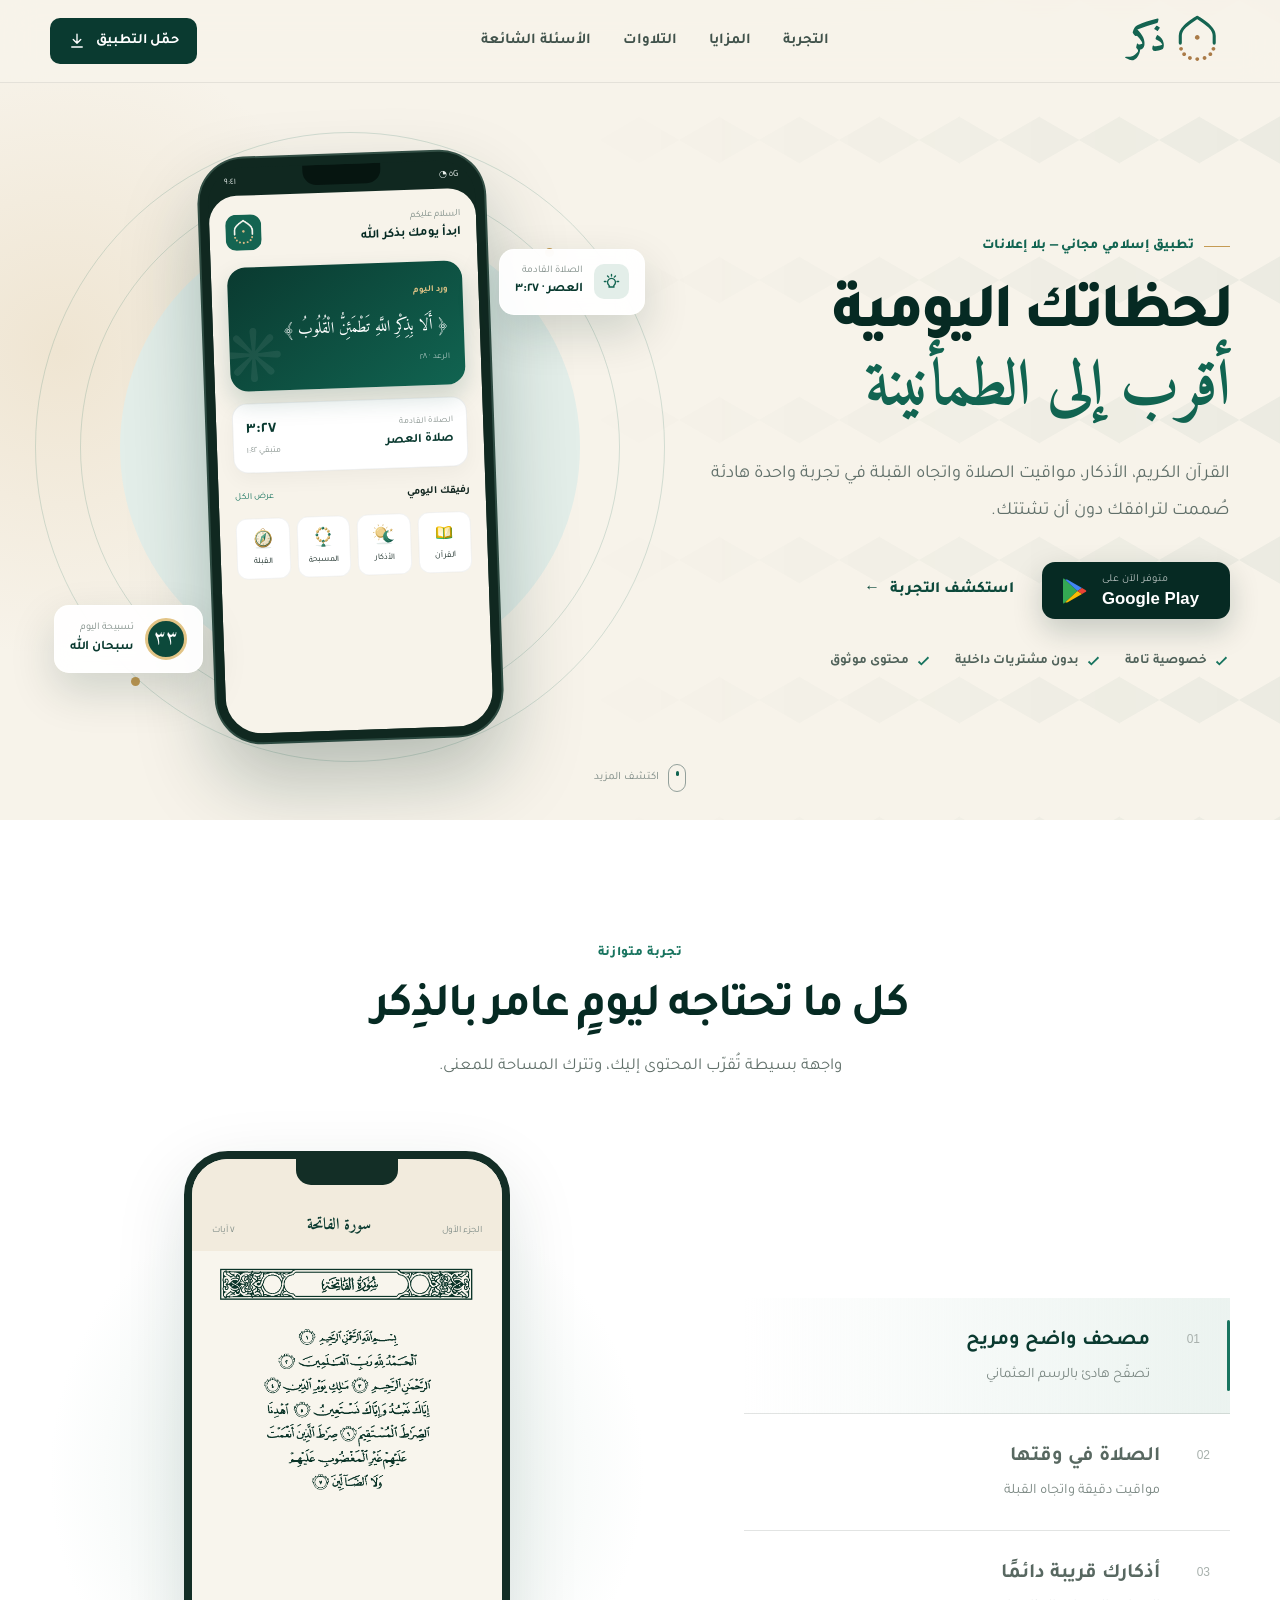
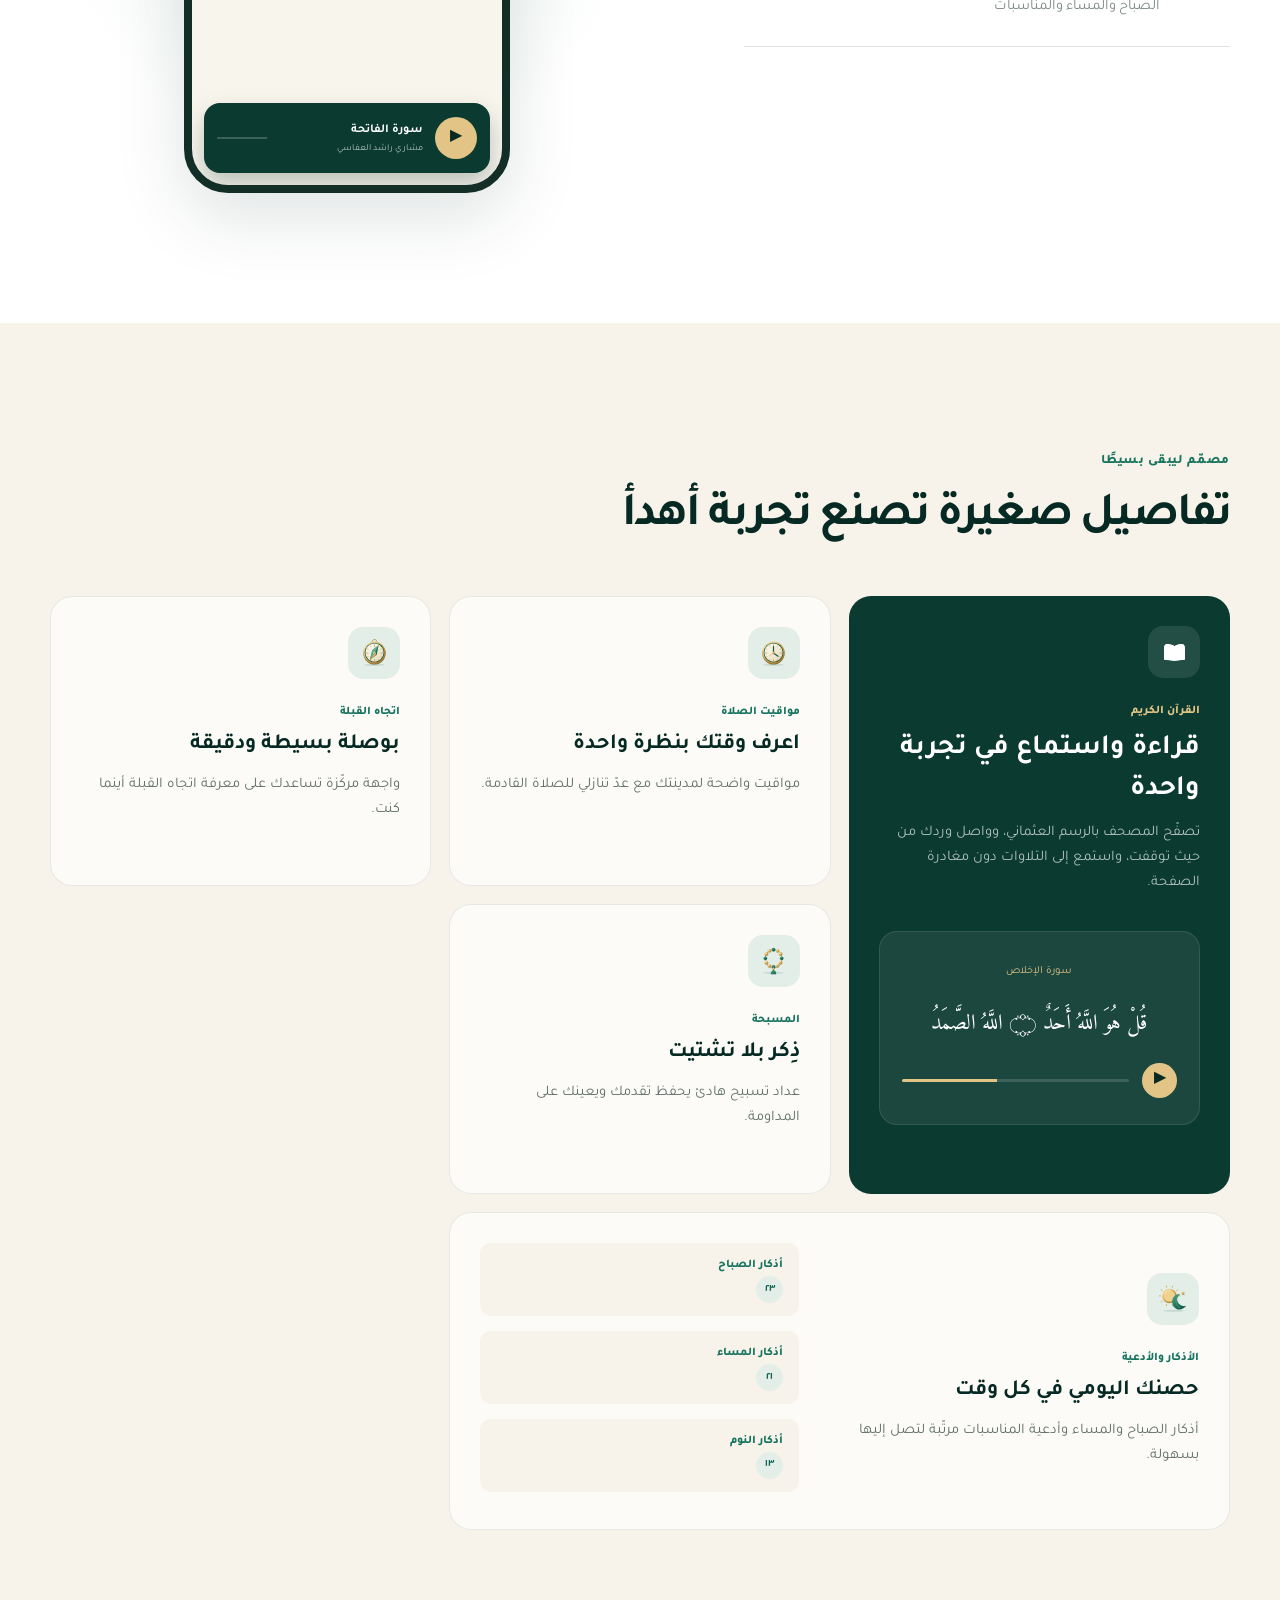
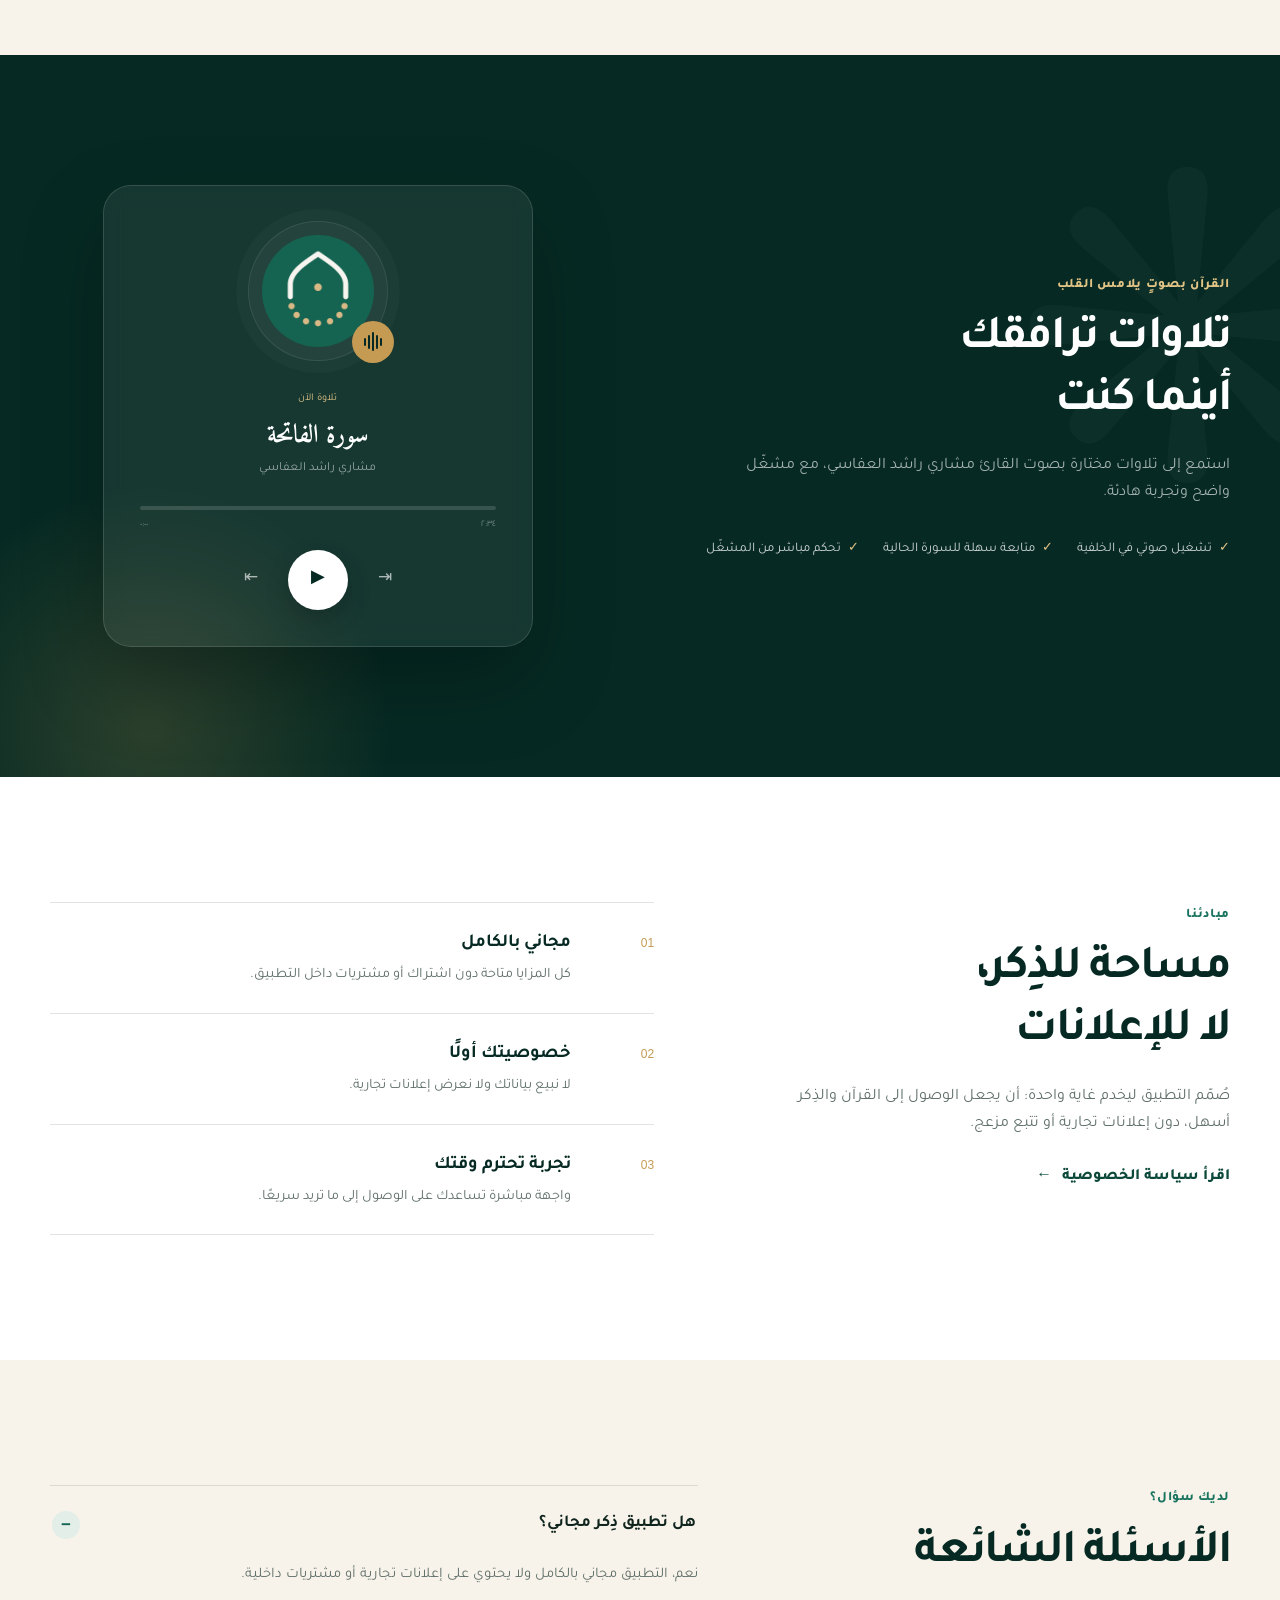
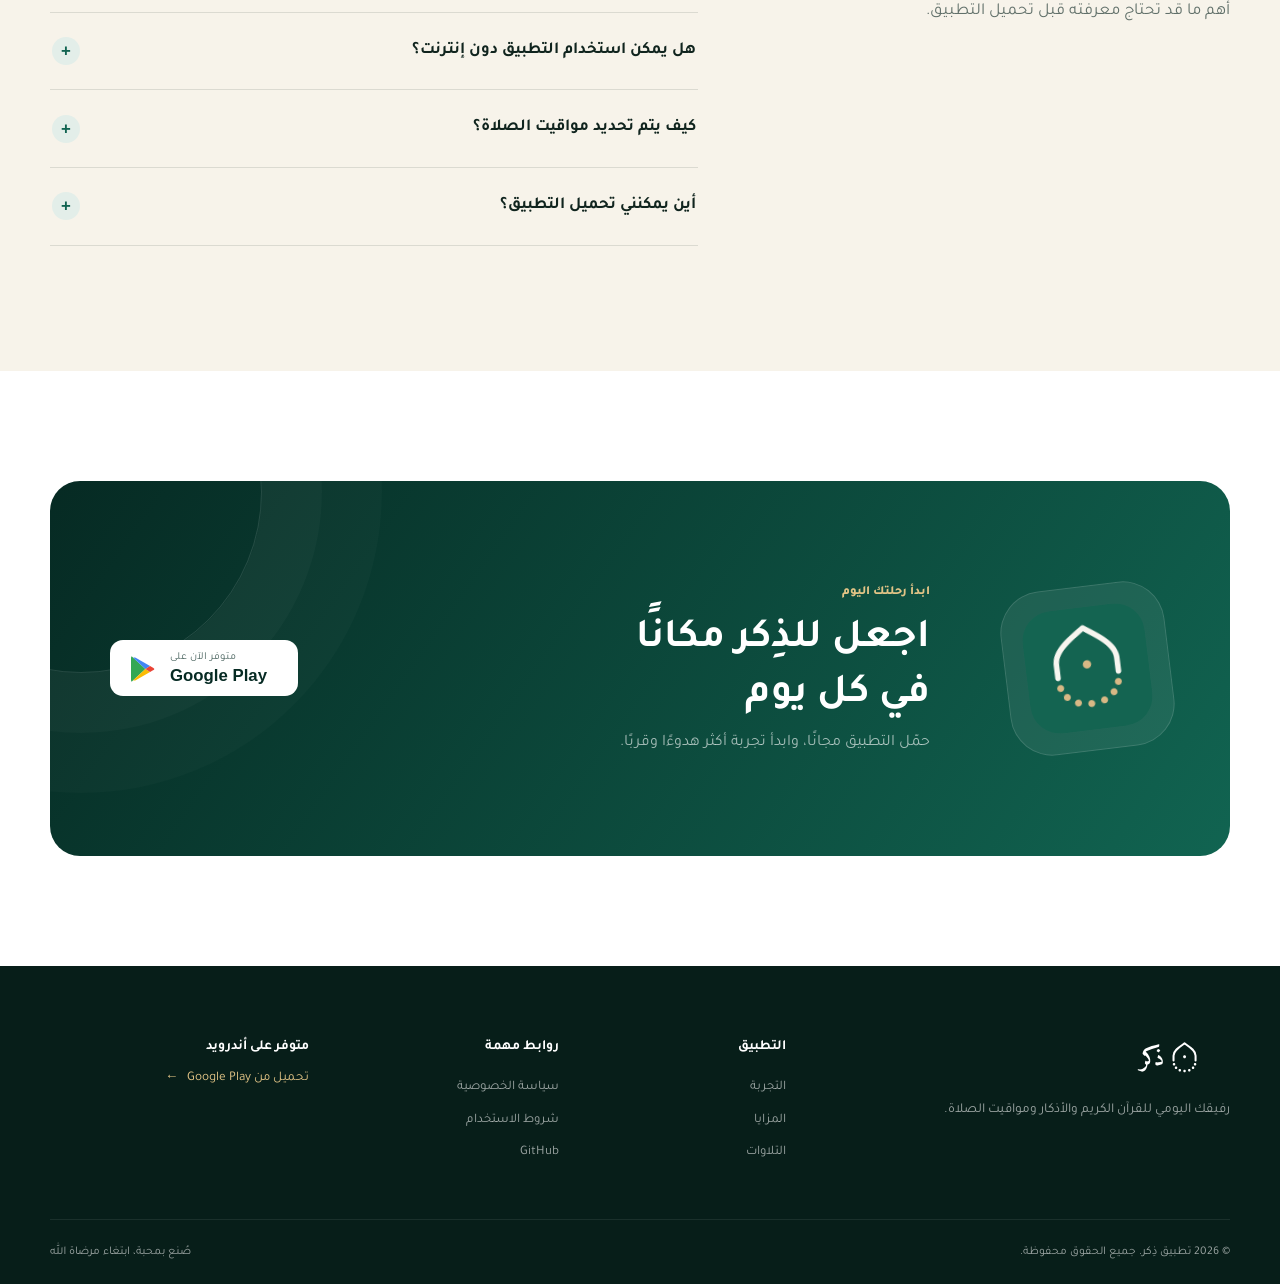
==== commit 4947c59c: "feat: add landing page styles, HTML markup, and interactivity script" ====
--- a/index.html
+++ b/index.html
@@ -3,922 +3,122 @@
 <head>
   <meta charset="UTF-8">
   <meta name="viewport" content="width=device-width, initial-scale=1.0">
-  <title>تطبيق ذِكْر — رفيقك اليومي للقرآن الكريم، الأذكار، ومواقيت الصلاة</title>
-  <meta name="description" content="تطبيق إسلامي شامل وفاخر يجمع بين قدسية النص القرآني بالرسم العثماني، والاستماع بأصوات كبار القراء، ومواقيت الصلاة الدقيقة، والأذكار المأثورة. مجاني بالكامل وبدون إعلانات.">
-  <meta name="keywords" content="تطبيق ذكر, القران الكريم, اذكار الصباح والمساء, مواقيت الصلاة, اتجاه القبلة, حصن المسلم, استماع القران, ختمة القران, بدون اعلانات, com.zekrapp.islamic">
-  <meta name="author" content="إسلام صالح | Eslam Saleh">
-  <meta name="theme-color" content="#146451">
-
-  <!-- Open Graph / Social Media -->
+  <meta name="theme-color" content="#0c4438">
+  <meta name="description" content="ذِكر — رفيق يومي هادئ للقرآن الكريم، الأذكار، مواقيت الصلاة واتجاه القبلة. مجاني وبدون إعلانات.">
+  <meta name="author" content="Eslam Saleh">
   <meta property="og:type" content="website">
-  <meta property="og:url" content="https://eslamsaleeh98.github.io/Zekr-App/">
-  <meta property="og:title" content="تطبيق ذِكْر — رفيقك اليومي لطمأنينة القلب ونور القرآن">
-  <meta property="og:description" content="تطبيق إسلامي ملكي فاخر، بدون إعلانات، مع تصفح المصحف، تلاوات خاشعة، مواقيت الصلاة، والمسبحة الذكية.">
+  <meta property="og:title" content="ذِكر — رفيقك اليومي للقرآن والأذكار">
+  <meta property="og:description" content="تجربة إيمانية هادئة تجمع القرآن والأذكار ومواقيت الصلاة في مكان واحد.">
   <meta property="og:image" content="assets/logo.png">
-
-  <!-- Favicon -->
-  <link rel="icon" type="image/png" href="assets/logo.png">
-  <link rel="apple-touch-icon" href="assets/logo.png">
-
-  <!-- Google Fonts: Tajawal & Amiri -->
+  <title>ذِكر — رفيقك اليومي للقرآن والأذكار</title>
+  <link rel="icon" href="assets/logo.png">
   <link rel="preconnect" href="https://fonts.googleapis.com">
   <link rel="preconnect" href="https://fonts.gstatic.com" crossorigin>
-  <link href="https://fonts.googleapis.com/css2?family=Amiri:wght@400;700&family=Tajawal:wght@400;500;700;800;900&display=swap" rel="stylesheet">
-
-  <!-- Stylesheet -->
+  <link href="https://fonts.googleapis.com/css2?family=Amiri:wght@400;700&family=Tajawal:wght@400;500;600;700;800;900&display=swap" rel="stylesheet">
   <link rel="stylesheet" href="css/style.css">
 </head>
 <body>
+  <a class="skip-link" href="#main">انتقل إلى المحتوى</a>
 
-  <!-- Top Announcement Bar -->
-  <div class="top-announcement">
-    <span class="badge-pill">وقف إسلامي خالص</span>
-    <span>تطبيق «ذِكْر» مجاني 100% مدى الحياة بدون أي إعلانات تجارية لوجه الله تعالى 🌿</span>
-  </div>
-
-  <!-- Navigation -->
-  <header class="navbar">
-    <div class="container">
-      <a href="#" class="brand">
-        <img src="assets/zekr_logo.svg" alt="شعار تطبيق ذكر" class="brand-logo">
-      </a>
-
-      <nav>
-        <ul class="nav-links">
-          <li><a href="#about" class="nav-link">عن التطبيق</a></li>
-          <li><a href="#features" class="nav-link">المميزات</a></li>
-          <li><a href="#mushaf" class="nav-link">المصحف والتلاوة</a></li>
-          <li><a href="#audio" class="nav-link">القرآن الصوتي</a></li>
-          <li><a href="#legal" class="nav-link">الخصوصية والشروط</a></li>
-          <li><a href="#faq" class="nav-link">الأسئلة الشائعة</a></li>
-        </ul>
+  <header class="site-header" id="top">
+    <div class="container nav-wrap">
+      <a class="brand" href="#top" aria-label="العودة إلى بداية الصفحة"><img src="assets/zekr_logo.svg" alt="ذِكر" width="126" height="44"></a>
+      <nav class="desktop-nav" aria-label="التنقل الرئيسي">
+        <a href="#experience">التجربة</a><a href="#features">المزايا</a><a href="#audio">التلاوات</a><a href="#faq">الأسئلة الشائعة</a>
       </nav>
-
-      <div class="nav-actions">
-        <!-- Google Play Button -->
-        <a href="https://play.google.com/store/apps/details?id=com.zekrapp.islamic" target="_blank" rel="noopener noreferrer" class="store-badge-btn" title="تطبيق ذكر على متجر جوجل بلاي">
-          <svg viewBox="0 0 512 512" width="22" height="22">
-            <path fill="#4285F4" d="M47.1 24.3C40.6 31 37 41.5 37 54.8v402.4c0 13.3 3.6 23.8 10.1 30.5l1.6 1.4 225.4-225.4v-5.4L48.7 22.9l-1.6 1.4z"/>
-            <path fill="#FBBC04" d="M349.5 329.1l-75.4-75.4v-5.4l75.4-75.4 1.7 1 89.3 50.8c25.5 14.5 25.5 38.3 0 52.8l-89.3 50.8-1.7.8z"/>
-            <path fill="#EA4335" d="M274.1 253.7L48.7 479.1c8.4 8.9 22.3 9.9 37.9 1.1l264.6-150.3-77.1-76.2z"/>
-            <path fill="#34A853" d="M274.1 258.3l77.1-76.2L86.6 31.8C71 23 57.1 24 48.7 32.9L274.1 258.3z"/>
-          </svg>
-          <div class="store-text">
-            <span class="store-subtitle">تحميل من</span>
-            <span class="store-title">Google Play</span>
-          </div>
-        </a>
-
-        <!-- GitHub Repo Button -->
-        <a href="https://github.com/eslamsaleeh98/Zekr-App" target="_blank" rel="noopener noreferrer" class="btn btn-github" title="المستودع المفتوح على GitHub">
-          <svg width="18" height="18" viewBox="0 0 24 24" fill="currentColor">
-            <path d="M12 0C5.37 0 0 5.37 0 12c0 5.31 3.435 9.795 8.205 11.385.6.105.825-.255.825-.57 0-.285-.015-1.23-.015-2.235-3.015.555-3.795-.735-4.035-1.41-.135-.345-.72-1.41-1.23-1.695-.42-.225-1.02-.78-.015-.795.945-.015 1.62.87 1.845 1.23 1.08 1.815 2.805 1.305 3.495.99.105-.78.42-1.305.765-1.605-2.67-.3-5.46-1.335-5.46-5.925 0-1.305.465-2.385 1.23-3.225-.12-.3-.54-1.53.12-3.18 0 0 1.005-.315 3.3 1.23.96-.27 1.98-.405 3-.405s2.04.135 3 .405c2.295-1.56 3.3-1.23 3.3-1.23.66 1.65.24 2.88.12 3.18.765.84 1.23 1.905 1.23 3.225 0 4.605-2.805 5.625-5.475 5.925.435.375.81 1.095.81 2.22 0 1.605-.015 2.895-.015 3.3 0 .315.225.69.825.57A12.02 12.02 0 0024 12c0-6.63-5.37-12-12-12z"/>
-          </svg>
-          الكود المصدري
-        </a>
-      </div>
-
-      <!-- Mobile Hamburger Button -->
-      <button class="mobile-toggle" id="mobileToggle" aria-label="فتح القائمة">
-        <svg width="26" height="26" viewBox="0 0 24 24" fill="none" stroke="currentColor" stroke-width="2">
-          <path d="M4 6h16M4 12h16M4 18h16"/>
-        </svg>
-      </button>
+      <a class="nav-download" href="https://play.google.com/store/apps/details?id=com.zekrapp.islamic" target="_blank" rel="noopener noreferrer"><span>حمّل التطبيق</span><svg viewBox="0 0 24 24" aria-hidden="true"><path d="M12 3v12m0 0 5-5m-5 5-5-5M5 20h14"/></svg></a>
+      <button class="menu-toggle" id="menuToggle" type="button" aria-label="فتح القائمة" aria-expanded="false" aria-controls="mobileNav"><span></span><span></span><span></span></button>
     </div>
-
-    <!-- Mobile Drawer Menu (Visible only when toggled on mobile) -->
-    <div class="mobile-menu" id="mobileMenu">
-      <ul>
-        <li><a href="#about" class="nav-link">عن التطبيق</a></li>
-        <li><a href="#features" class="nav-link">المميزات</a></li>
-        <li><a href="#mushaf" class="nav-link">المصحف والتلاوة</a></li>
-        <li><a href="#audio" class="nav-link">القرآن الصوتي</a></li>
-        <li><a href="#legal" class="nav-link">الخصوصية والشروط</a></li>
-        <li><a href="#faq" class="nav-link">الأسئلة الشائعة</a></li>
-      </ul>
-      <div style="display: flex; flex-direction: column; gap: 10px; margin-top: 18px;">
-        <a href="https://play.google.com/store/apps/details?id=com.zekrapp.islamic" target="_blank" rel="noopener noreferrer" class="store-badge-btn" style="justify-content: center;">
-          <svg viewBox="0 0 512 512" width="22" height="22">
-            <path fill="#4285F4" d="M47.1 24.3C40.6 31 37 41.5 37 54.8v402.4c0 13.3 3.6 23.8 10.1 30.5l1.6 1.4 225.4-225.4v-5.4L48.7 22.9l-1.6 1.4z"/>
-            <path fill="#FBBC04" d="M349.5 329.1l-75.4-75.4v-5.4l75.4-75.4 1.7 1 89.3 50.8c25.5 14.5 25.5 38.3 0 52.8l-89.3 50.8-1.7.8z"/>
-            <path fill="#EA4335" d="M274.1 253.7L48.7 479.1c8.4 8.9 22.3 9.9 37.9 1.1l264.6-150.3-77.1-76.2z"/>
-            <path fill="#34A853" d="M274.1 258.3l77.1-76.2L86.6 31.8C71 23 57.1 24 48.7 32.9L274.1 258.3z"/>
-          </svg>
-          <div class="store-text">
-            <span class="store-subtitle">تحميل من</span>
-            <span class="store-title">Google Play</span>
-          </div>
-        </a>
-        <a href="https://github.com/eslamsaleeh98/Zekr-App/releases" target="_blank" rel="noopener noreferrer" class="btn btn-primary">تحميل حزمة APK مباشرة</a>
-      </div>
-    </div>
+    <nav class="mobile-nav" id="mobileNav" aria-label="التنقل على الهاتف">
+      <a href="#experience">التجربة</a><a href="#features">المزايا</a><a href="#audio">التلاوات</a><a href="#faq">الأسئلة الشائعة</a><a class="mobile-download" href="https://play.google.com/store/apps/details?id=com.zekrapp.islamic" target="_blank" rel="noopener noreferrer">حمّل التطبيق</a>
+    </nav>
   </header>
 
-  <!-- Hero Section -->
-  <section class="hero" id="home">
-    <div class="container">
-      <div class="hero-grid">
-        <div class="hero-content">
-          <div class="hero-badge">
-            <span>🌿</span>
-            <span>وقف لوجه الله تعالى • مجاني 100% وبدون أي إعلانات</span>
+  <main id="main">
+    <section class="hero">
+      <div class="hero-pattern" aria-hidden="true"></div>
+      <div class="container hero-grid">
+        <div class="hero-copy reveal">
+          <div class="eyebrow"><span></span> تطبيق إسلامي مجاني — بلا إعلانات</div>
+          <h1>لحظاتك اليومية<br><em>أقرب إلى الطمأنينة</em></h1>
+          <p class="hero-lead">القرآن الكريم، الأذكار، مواقيت الصلاة واتجاه القبلة في تجربة واحدة هادئة صُممت لترافقك دون أن تشتتك.</p>
+          <div class="hero-actions">
+            <a class="store-button" href="https://play.google.com/store/apps/details?id=com.zekrapp.islamic" target="_blank" rel="noopener noreferrer" aria-label="تحميل تطبيق ذِكر من Google Play">
+              <svg viewBox="0 0 512 512" aria-hidden="true"><path fill="#34A853" d="M48 22l252 234L48 490c-7-8-11-19-11-33V55c0-14 4-25 11-33z"/><path fill="#4285F4" d="M300 256L77 49c14-8 29-7 45 2l263 149-85 56z"/><path fill="#FBBC04" d="M300 256l85 56-263 149c-16 9-31 10-45 2l223-207z"/><path fill="#EA4335" d="M385 200l55 31c31 18 31 32 0 50l-55 31-85-56 85-56z"/></svg>
+              <span><small>متوفر الآن على</small><strong>Google Play</strong></span>
+            </a>
+            <a class="text-link" href="#experience">استكشف التجربة <span aria-hidden="true">←</span></a>
           </div>
+          <ul class="trust-list" aria-label="مزايا أساسية"><li><svg viewBox="0 0 24 24"><path d="m5 12 4 4L19 6"/></svg>خصوصية تامة</li><li><svg viewBox="0 0 24 24"><path d="m5 12 4 4L19 6"/></svg>بدون مشتريات داخلية</li><li><svg viewBox="0 0 24 24"><path d="m5 12 4 4L19 6"/></svg>محتوى موثوق</li></ul>
+        </div>
 
-          <h1 class="hero-title">
-            رفيقك اليومي لطمأنينة القلب <br>
-            <span class="highlight">ونور القرآن الكريم</span>
-          </h1>
-
-          <p class="hero-desc">
-            تطبيق إسلامي شامل وفاخر يجمع بين قدسية النص القرآني برسم مصحف المدينة المنورة، وتلاوات خاشعة بأصوات نخبة من أشهر القراء مع محرك تشغيل متطور في الخلفية، ومواقيت صلاة دقيقة، وأذكار مأثورة بتصميم ملكي هادئ يريح البصر والقلب.
-          </p>
-
-          <div class="hero-actions">
-            <!-- Google Play Store Badge -->
-            <a href="https://play.google.com/store/apps/details?id=com.zekrapp.islamic" target="_blank" rel="noopener noreferrer" class="store-badge-btn" style="padding: 12px 24px;">
-              <svg viewBox="0 0 512 512" width="28" height="28">
-                <path fill="#4285F4" d="M47.1 24.3C40.6 31 37 41.5 37 54.8v402.4c0 13.3 3.6 23.8 10.1 30.5l1.6 1.4 225.4-225.4v-5.4L48.7 22.9l-1.6 1.4z"/>
-                <path fill="#FBBC04" d="M349.5 329.1l-75.4-75.4v-5.4l75.4-75.4 1.7 1 89.3 50.8c25.5 14.5 25.5 38.3 0 52.8l-89.3 50.8-1.7.8z"/>
-                <path fill="#EA4335" d="M274.1 253.7L48.7 479.1c8.4 8.9 22.3 9.9 37.9 1.1l264.6-150.3-77.1-76.2z"/>
-                <path fill="#34A853" d="M274.1 258.3l77.1-76.2L86.6 31.8C71 23 57.1 24 48.7 32.9L274.1 258.3z"/>
-              </svg>
-              <div class="store-text">
-                <span class="store-subtitle">متوفر على</span>
-                <span class="store-title">Google Play</span>
-              </div>
-            </a>
-
-            <!-- Direct APK Download Button -->
-            <a href="https://github.com/eslamsaleeh98/Zekr-App/releases" target="_blank" rel="noopener noreferrer" class="btn btn-gold">
-              <svg width="20" height="20" viewBox="0 0 24 24" fill="none" stroke="currentColor" stroke-width="2.5">
-                <path d="M21 15v4a2 2 0 0 1-2 2H5a2 2 0 0 1-2-2v-4M7 10l5 5 5-5M12 15V3"/>
-              </svg>
-              تحميل APK مباشر (v1.0.0)
-            </a>
-
-            <!-- GitHub Repo Link -->
-            <a href="https://github.com/eslamsaleeh98/Zekr-App" target="_blank" rel="noopener noreferrer" class="btn btn-secondary">
-              <svg width="18" height="18" viewBox="0 0 24 24" fill="currentColor">
-                <path d="M12 0C5.37 0 0 5.37 0 12c0 5.31 3.435 9.795 8.205 11.385.6.105.825-.255.825-.57 0-.285-.015-1.23-.015-2.235-3.015.555-3.795-.735-4.035-1.41-.135-.345-.72-1.41-1.23-1.695-.42-.225-1.02-.78-.015-.795.945-.015 1.62.87 1.845 1.23 1.08 1.815 2.805 1.305 3.495.99.105-.78.42-1.305.765-1.605-2.67-.3-5.46-1.335-5.46-5.925 0-1.305.465-2.385 1.23-3.225-.12-.3-.54-1.53.12-3.18 0 0 1.005-.315 3.3 1.23.96-.27 1.98-.405 3-.405s2.04.135 3 .405c2.295-1.56 3.3-1.23 3.3-1.23.66 1.65.24 2.88.12 3.18.765.84 1.23 1.905 1.23 3.225 0 4.605-2.805 5.625-5.475 5.925.435.375.81 1.095.81 2.22 0 1.605-.015 2.895-.015 3.3 0 .315.225.69.825.57A12.02 12.02 0 0024 12c0-6.63-5.37-12-12-12z"/>
-              </svg>
-              GitHub
-            </a>
-          </div>
-
-          <div class="playstore-notice">
-            <span>ℹ️ معرف الحزمة الرسمي:</span>
-            <code>com.zekrapp.islamic</code>
-            <span>• مجاني بالكامل بدون مشتريات داخلية</span>
-          </div>
-
-          <div class="hero-badges-row">
-            <div class="hero-badge-item">
-              <svg viewBox="0 0 24 24" fill="none" stroke="currentColor" stroke-width="2">
-                <path d="M12 22s8-4 8-10V5l-8-3-8 3v7c0 6 8 10 8 10z"/>
-              </svg>
-              <span>خصوصية تامة وبدون تتبع</span>
-            </div>
-            <div class="hero-badge-item">
-              <svg viewBox="0 0 24 24" fill="none" stroke="currentColor" stroke-width="2">
-                <polygon points="12 2 15.09 8.26 22 9.27 17 14.14 18.18 21.02 12 17.77 5.82 21.02 7 14.14 2 9.27 8.91 8.26 12 2"/>
-              </svg>
-              <span>رسم المصحف العثماني الأصيل</span>
-            </div>
-            <div class="hero-badge-item">
-              <svg viewBox="0 0 24 24" fill="none" stroke="currentColor" stroke-width="2">
-                <path d="M22 12h-4l-3 9L9 3l-3 9H2"/>
-              </svg>
-              <span>يعمل بدون إنترنت (Offline)</span>
+        <div class="hero-visual reveal" aria-label="معاينة من تطبيق ذِكر">
+          <div class="orbit orbit-one" aria-hidden="true"></div><div class="orbit orbit-two" aria-hidden="true"></div>
+          <div class="floating-card prayer-card"><span class="float-icon"><svg viewBox="0 0 24 24"><path d="M12 3v2m7 7h2M3 12h2m12-7-1.5 1.5M8.5 6.5 7 5m2 12a5 5 0 1 1 6 0v2H9v-2Z"/></svg></span><span><small>الصلاة القادمة</small><strong>العصر · ٣:٢٧</strong></span></div>
+          <div class="phone-shell">
+            <div class="phone-top"><span>٩:٤١</span><i></i><span>◔ ٥G</span></div>
+            <div class="phone-screen">
+              <div class="app-head"><div><small>السلام عليكم</small><strong>ابدأ يومك بذكر الله</strong></div><img src="assets/logo.png" alt="" width="42" height="42"></div>
+              <div class="daily-card"><span>ورد اليوم</span><p>﴿ أَلَا بِذِكْرِ اللَّهِ تَطْمَئِنُّ الْقُلُوبُ ﴾</p><small>الرعد · ٢٨</small></div>
+              <div class="next-prayer"><div><small>الصلاة القادمة</small><strong>صلاة العصر</strong></div><div class="prayer-time"><strong>٣:٢٧</strong><small>متبقي ١:٤٢</small></div></div>
+              <div class="quick-title"><strong>رفيقك اليومي</strong><span>عرض الكل</span></div>
+              <div class="quick-grid"><div><img src="assets/quran.svg" alt=""><span>القرآن</span></div><div><img src="assets/adhkar_morning_evening.svg" alt=""><span>الأذكار</span></div><div><img src="assets/tasbih.svg" alt=""><span>المسبحة</span></div><div><img src="assets/qibla.svg" alt=""><span>القبلة</span></div></div>
             </div>
           </div>
-        </div>
-
-        <!-- Realistic Phone Mockup with Tab Switcher -->
-        <div class="mockup-wrapper">
-          <div class="mockup-backdrop-glow"></div>
-          <div class="phone-frame">
-            <div class="phone-screen">
-              
-              <!-- Realistic Phone Status Bar -->
-              <div class="phone-status-bar">
-                <span>١٢:٣٠</span>
-                <div class="dynamic-island"></div>
-                <div style="display: flex; align-items: center; gap: 4px;">
-                  <span>5G</span>
-                  <span>100%</span>
-                </div>
-              </div>
-
-              <!-- Phone Content Area -->
-              <div class="phone-content">
-
-                <!-- Tab 1: Mushaf View -->
-                <div class="preview-tab-pane active" id="tab-mushaf">
-                  <div class="screen-mushaf-view">
-                    <div class="screen-mushaf-bar">
-                      <span class="subtitle">الجزء الأول • ص ١</span>
-                      <span class="title">سُوْرَةُ الفَاتِحَةِ</span>
-                      <span class="subtitle">مكية • ٧ آيات</span>
-                    </div>
-                    <img src="assets/page001.webp" alt="مصحف المدينة المنورة - سورة الفاتحة" class="screen-mushaf-img">
-                  </div>
-                </div>
-
-                <!-- Tab 2: Audio Player View -->
-                <div class="preview-tab-pane" id="tab-audio">
-                  <div style="padding: 16px 14px; background: #FAF7F0; height: 100%; display: flex; flex-direction: column; justify-content: center;">
-                    <div class="audio-preview-card">
-                      <div class="audio-header">
-                        <div class="audio-surah-info">
-                          <h4>سورة الفاتحة</h4>
-                          <span>القارئ: مشاري راشد العفاسي</span>
-                        </div>
-                        <img src="assets/logo.png" alt="Zekr" width="36" height="36" style="border-radius: 8px;">
-                      </div>
-
-                      <div style="text-align: center; margin: 12px 0;">
-                        <span style="display: inline-block; padding: 4px 12px; background: rgba(197, 154, 69, 0.2); color: #E0BA6D; border-radius: 20px; font-size: 0.75rem; font-weight: 700;">
-                          تلاوة خاشعة • تتابع ذكي
-                        </span>
-                      </div>
-
-                      <div class="audio-progress" id="phoneAudioProgress">
-                        <div class="audio-progress-bar" style="width: 42%;"></div>
-                      </div>
-                      <div style="display: flex; justify-content: space-between; font-size: 0.72rem; color: rgba(255,255,255,0.7);">
-                        <span>0:42</span>
-                        <span>1:38</span>
-                      </div>
-
-                      <div class="audio-controls">
-                        <button class="audio-btn" title="السابق">⏮</button>
-                        <button class="audio-btn play-btn" id="phoneMockupPlayBtn" title="تشغيل">▶</button>
-                        <button class="audio-btn" title="التالي">⏭</button>
-                      </div>
-
-                      <div style="margin-top: 16px; padding-top: 10px; border-top: 1px solid rgba(255,255,255,0.12); display: flex; justify-content: space-between; font-size: 0.74rem;">
-                        <span>⏱ مؤقت النوم: 30 دقيقة</span>
-                        <span>🔁 تكرار السورة</span>
-                      </div>
-                    </div>
-                  </div>
-                </div>
-
-                <!-- Tab 3: Prayer Times View -->
-                <div class="preview-tab-pane" id="tab-prayer">
-                  <div style="padding: 10px 14px; background: #FAF7F0;">
-                    <div style="background: linear-gradient(135deg, #135A4A 0%, #0D3B2B 100%); color: #fff; padding: 14px; border-radius: 18px; text-align: center; margin-bottom: 10px;">
-                      <span style="font-size: 0.75rem; color: #E0BA6D; font-weight: 700;">الصلاة القادمة</span>
-                      <h3 style="font-size: 1.3rem; margin: 2px 0;">صلاة العصر</h3>
-                      <div style="font-size: 1.5rem; font-weight: 900; color: #fff; letter-spacing: 1px;" id="liveCountdown">02:14:35</div>
-                      <span style="font-size: 0.72rem; color: rgba(255,255,255,0.8);">الأذان القادم: 03:15 م</span>
-                    </div>
-
-                    <div style="display: flex; flex-direction: column; gap: 5px;">
-                      <div style="background: #fff; border: 1px solid #E8E2D5; padding: 7px 12px; border-radius: 10px; display: flex; justify-content: space-between; font-size: 0.8rem; font-weight: 700;">
-                        <span>الفجر</span>
-                        <span style="color: #146451;">05:04 ص</span>
-                      </div>
-                      <div style="background: #fff; border: 1px solid #E8E2D5; padding: 7px 12px; border-radius: 10px; display: flex; justify-content: space-between; font-size: 0.8rem; font-weight: 700;">
-                        <span>الشروق</span>
-                        <span style="color: #8E9F96;">06:31 ص</span>
-                      </div>
-                      <div style="background: #fff; border: 1px solid #E8E2D5; padding: 7px 12px; border-radius: 10px; display: flex; justify-content: space-between; font-size: 0.8rem; font-weight: 700;">
-                        <span>الظهر</span>
-                        <span style="color: #146451;">11:53 ص</span>
-                      </div>
-                      <div style="background: #F0F6F2; border: 1.5px solid #146451; padding: 7px 12px; border-radius: 10px; display: flex; justify-content: space-between; font-size: 0.8rem; font-weight: 800; color: #146451;">
-                        <span>العصر (القادمة)</span>
-                        <span>03:15 م</span>
-                      </div>
-                      <div style="background: #fff; border: 1px solid #E8E2D5; padding: 7px 12px; border-radius: 10px; display: flex; justify-content: space-between; font-size: 0.8rem; font-weight: 700;">
-                        <span>المغرب</span>
-                        <span style="color: #146451;">05:14 م</span>
-                      </div>
-                      <div style="background: #fff; border: 1px solid #E8E2D5; padding: 7px 12px; border-radius: 10px; display: flex; justify-content: space-between; font-size: 0.8rem; font-weight: 700;">
-                        <span>العشاء</span>
-                        <span style="color: #146451;">06:34 م</span>
-                      </div>
-                    </div>
-                  </div>
-                </div>
-
-                <!-- Tab 4: Athkar & Masbaha View -->
-                <div class="preview-tab-pane" id="tab-athkar">
-                  <div style="padding: 10px 14px; background: #FAF7F0;">
-                    <div style="background: #fff; border: 1px solid #E8E2D5; border-radius: 16px; padding: 14px; text-align: center; margin-bottom: 10px; box-shadow: 0 4px 12px rgba(0,0,0,0.04);">
-                      <span style="display: inline-block; padding: 3px 10px; background: #FAF4E8; color: #C59A45; border-radius: 8px; font-size: 0.75rem; font-weight: 800; margin-bottom: 6px;">
-                        أذكار الصباح والمساء
-                      </span>
-                      <p style="font-size: 0.92rem; line-height: 1.7; color: #1E2B25; font-weight: 600;">
-                        «أَصْبَحْنَا وَأَصْبَحَ المُلْكُ لِلَّهِ، وَالحَمْدُ لِلَّهِ لَا إِلَهَ إِلَّا اللَّهُ وَحْدَهُ لَا شَرِيكَ لَهُ»
-                      </p>
-                      <div style="margin-top: 10px; display: flex; align-items: center; justify-content: center;">
-                        <span style="width: 40px; height: 40px; border-radius: 50%; background: #146451; color: #fff; display: flex; align-items: center; justify-content: center; font-size: 1rem; font-weight: 800;">
-                          ١/٣
-                        </span>
-                      </div>
-                    </div>
-
-                    <!-- Interactive Tasbih Demo inside Mockup -->
-                    <div style="background: #fff; border: 1px solid #E8E2D5; border-radius: 16px; padding: 14px; text-align: center;">
-                      <span style="font-size: 0.78rem; color: #64786E; font-weight: 700;">المسبحة الإلكترونية الذكية (اضغط للتسبيح)</span>
-                      <div style="font-size: 2.2rem; font-weight: 900; color: #146451; margin: 4px 0; cursor: pointer; user-select: none;" id="tasbihCounter">٣٣</div>
-                      <button id="tasbihBtn" style="background: var(--gold-gradient); color: #fff; border: none; padding: 6px 18px; border-radius: 20px; font-weight: 800; font-size: 0.8rem; cursor: pointer;">
-                        سُبْحَانَ اللَّهِ وَبِحَمْدِهِ 📿
-                      </button>
-                    </div>
-                  </div>
-                </div>
-
-                <!-- Tab 5: Share Card View -->
-                <div class="preview-tab-pane" id="tab-share">
-                  <div style="padding: 14px 10px; background: #FAF7F0; height: 100%; display: flex; flex-direction: column; justify-content: center;">
-                    <div class="share-card-sample">
-                      <div class="surah-banner-sample">سُوْرَةُ آلِ عِمْرَانَ</div>
-                      <div class="ayah-sample">
-                        ﴿ رَبَّنَا لَا تُزِغْ قُلُوبَنَا بَعْدَ إِذْ هَدَيْتَنَا وَهَبْ لَنَا مِن لَّدُنكَ رَحْمَةً إِنَّكَ أَنتَ الْوَهَّابُ ﴾
-                      </div>
-                      <div class="brand-signature">
-                        <img src="assets/zekr_logo.svg" alt="شعار ذكر" height="28">
-                      </div>
-                    </div>
-                  </div>
-                </div>
-
-              </div>
-
-              <!-- Phone Bottom Home Indicator -->
-              <div class="phone-home-indicator"></div>
-            </div>
-          </div>
-
-          <!-- Mockup Switcher Controls -->
-          <div class="mockup-tabs">
-            <button class="mockup-tab-btn active" data-tab="mushaf">📖 المصحف الشريف</button>
-            <button class="mockup-tab-btn" data-tab="audio">🎧 مشغل التلاوات</button>
-            <button class="mockup-tab-btn" data-tab="prayer">🕌 مواقيت الصلاة والأذان</button>
-            <button class="mockup-tab-btn" data-tab="athkar">📿 الأذكار والمسبحة</button>
-            <button class="mockup-tab-btn" data-tab="share">🖼️ بطاقات المشاركة</button>
-          </div>
+          <div class="floating-card tasbih-card"><span class="tasbih-number">٣٣</span><span><small>تسبيحة اليوم</small><strong>سبحان الله</strong></span></div>
         </div>
       </div>
-    </div>
-  </section>
+      <a class="scroll-cue" href="#experience" aria-label="مرر لاستكشاف الصفحة"><span></span> اكتشف المزيد</a>
+    </section>
 
-  <!-- 4 Pillars Section (لماذا ذِكْر) -->
-  <section class="pillars" id="about">
-    <div class="container">
-      <div class="section-header">
-        <span class="section-tag">لماذا تطبيق ذِكْر؟</span>
-        <h2 class="section-title">صُمم ليكون خالصاً، نقياً، وقريباً من قلبك</h2>
-        <p class="section-desc">لا إعلانات تشتت خشوعك، لا اشتراكات مدفوعة، ولا تتبع لخصوصيتك. كل حرف وكل صوت وُضع بنية الأجر والصدقة الجارية.</p>
-      </div>
-
-      <div class="pillars-grid">
-        <div class="pillar-card">
-          <div class="pillar-icon">🌿</div>
-          <h3 class="pillar-title">وقف خالص لوجه الله</h3>
-          <p class="pillar-desc">مجاني 100% مدى الحياة، خالٍ تماماً من أي إعلانات تجارية أو نوافذ منبثقة تصرفك عن تلاوتك وذكرك.</p>
-        </div>
-
-        <div class="pillar-card">
-          <div class="pillar-icon">📜</div>
-          <h3 class="pillar-title">مصحف المدينة الأصيل</h3>
-          <p class="pillar-desc">صفحات المصحف الشريف عالية الدقة بالرسم العثماني المعتمد برواية حفص عن عاصم مع التفسير ومعاني الكلمات.</p>
-        </div>
-
-        <div class="pillar-card">
-          <div class="pillar-icon">🎧</div>
-          <h3 class="pillar-title">محرك صوتي متطور</h3>
-          <p class="pillar-desc">مشغل وسائط أصيل (MediaSession) يدعم العمل في الخلفية، والتحكم من شاشة القفل وسماعات البلوتوث، والتشغيل بدون نت.</p>
-        </div>
-
-        <div class="pillar-card">
-          <div class="pillar-icon">🛡️</div>
-          <h3 class="pillar-title">حماية تامة للخصوصية</h3>
-          <p class="pillar-desc">حساب مواقيت الصلاة والقبلة يتم محلياً بالكامل على جهازك دون إرسال أو تخزين أي بيانات في خوادم خارجية.</p>
+    <section class="intro" id="experience">
+      <div class="container">
+        <div class="section-heading centered reveal"><span class="section-kicker">تجربة متوازنة</span><h2>كل ما تحتاجه ليومٍ عامر بالذِكر</h2><p>واجهة بسيطة تُقرّب المحتوى إليك، وتترك المساحة للمعنى.</p></div>
+        <div class="experience-grid">
+          <div class="experience-copy reveal"><div class="experience-tabs" role="tablist" aria-label="استكشف خصائص التطبيق">
+            <button class="experience-tab active" id="tab-quran" role="tab" aria-selected="true" aria-controls="panel-quran" data-panel="quran"><span>01</span><strong>مصحف واضح ومريح</strong><small>تصفّح هادئ بالرسم العثماني</small></button>
+            <button class="experience-tab" id="tab-prayer" role="tab" aria-selected="false" aria-controls="panel-prayer" data-panel="prayer"><span>02</span><strong>الصلاة في وقتها</strong><small>مواقيت دقيقة واتجاه القبلة</small></button>
+            <button class="experience-tab" id="tab-adhkar" role="tab" aria-selected="false" aria-controls="panel-adhkar" data-panel="adhkar"><span>03</span><strong>أذكارك قريبة دائمًا</strong><small>الصباح والمساء والمناسبات</small></button>
+          </div></div>
+          <div class="experience-device reveal"><div class="mini-phone"><div class="mini-notch"></div>
+            <div class="experience-panel active" id="panel-quran" role="tabpanel" aria-labelledby="tab-quran"><div class="mushaf-head"><small>الجزء الأول</small><strong>سورة الفاتحة</strong><small>٧ آيات</small></div><div class="mushaf-page"><img src="assets/page001.webp" alt="صفحة سورة الفاتحة من المصحف"></div><div class="reader-bar"><button type="button" aria-label="تشغيل التلاوة">▶</button><span><strong>سورة الفاتحة</strong><small>مشاري راشد العفاسي</small></span><i></i></div></div>
+            <div class="experience-panel" id="panel-prayer" role="tabpanel" aria-labelledby="tab-prayer" hidden><div class="prayer-panel-head"><small>القاهرة، مصر</small><strong>الخميس، ٥ جمادى الآخرة</strong></div><div class="prayer-hero"><span>الصلاة القادمة</span><strong>العصر</strong><b>٣:٢٧ م</b><small>متبقي ساعة و٤٢ دقيقة</small></div><ul class="prayer-list"><li><span>الفجر</span><b>٥:٠٢</b></li><li><span>الشروق</span><b>٦:٣١</b></li><li><span>الظهر</span><b>١١:٤٦</b></li><li class="current"><span>العصر</span><b>٣:٢٧</b></li><li><span>المغرب</span><b>٥:٠١</b></li><li><span>العشاء</span><b>٦:٢٢</b></li></ul></div>
+            <div class="experience-panel" id="panel-adhkar" role="tabpanel" aria-labelledby="tab-adhkar" hidden><div class="adhkar-head"><small>أذكار الصباح</small><strong>ابدأ يومك بذكر الله</strong><div><span>٤ من ٢٣</span><i><b></b></i></div></div><div class="dhikr-card"><span>٤ / ٢٣</span><p>أَصْبَحْنَا وَأَصْبَحَ الْمُلْكُ لِلَّهِ، وَالْحَمْدُ لِلَّهِ...</p><button type="button"><b>١</b><small>اضغط بعد القراءة</small></button></div><div class="adhkar-nav"><span>السابق</span><span>التالي</span></div></div>
+          </div></div>
         </div>
       </div>
-    </div>
-  </section>
+    </section>
 
-  <!-- Deep Dive Features -->
-  <section class="features-detailed" id="mushaf">
-    <div class="container">
+    <section class="features" id="features"><div class="container">
+      <div class="section-heading reveal"><span class="section-kicker">مصمّم ليبقى بسيطًا</span><h2>تفاصيل صغيرة تصنع تجربة أهدأ</h2></div>
+      <div class="feature-grid">
+        <article class="feature-card feature-main reveal"><div class="feature-icon"><img src="assets/quran.svg" alt=""></div><span>القرآن الكريم</span><h3>قراءة واستماع في تجربة واحدة</h3><p>تصفّح المصحف بالرسم العثماني، وواصل وردك من حيث توقفت، واستمع إلى التلاوات دون مغادرة الصفحة.</p><div class="surah-preview" aria-hidden="true"><small>سورة الإخلاص</small><p>قُلْ هُوَ اللَّهُ أَحَدٌ ۝ اللَّهُ الصَّمَدُ</p><div><span></span><button type="button">▶</button></div></div></article>
+        <article class="feature-card reveal"><div class="feature-icon"><img src="assets/prayer_time.svg" alt=""></div><span>مواقيت الصلاة</span><h3>اعرف وقتك بنظرة واحدة</h3><p>مواقيت واضحة لمدينتك مع عدّ تنازلي للصلاة القادمة.</p></article>
+        <article class="feature-card reveal"><div class="feature-icon"><img src="assets/qibla.svg" alt=""></div><span>اتجاه القبلة</span><h3>بوصلة بسيطة ودقيقة</h3><p>واجهة مركّزة تساعدك على معرفة اتجاه القبلة أينما كنت.</p></article>
+        <article class="feature-card reveal"><div class="feature-icon"><img src="assets/tasbih.svg" alt=""></div><span>المسبحة</span><h3>ذِكر بلا تشتيت</h3><p>عداد تسبيح هادئ يحفظ تقدمك ويعينك على المداومة.</p></article>
+        <article class="feature-card feature-wide reveal"><div><div class="feature-icon"><img src="assets/adhkar_morning_evening.svg" alt=""></div><span>الأذكار والأدعية</span><h3>حصنك اليومي في كل وقت</h3><p>أذكار الصباح والمساء وأدعية المناسبات مرتّبة لتصل إليها بسهولة.</p></div><div class="adhkar-stack" aria-hidden="true"><span>أذكار الصباح <b>٢٣</b></span><span>أذكار المساء <b>٢١</b></span><span>أذكار النوم <b>١٣</b></span></div></article>
+      </div>
+    </div></section>
 
-      <!-- Feature 1: Holy Quran -->
-      <div class="feature-block">
-        <div class="feature-content">
-          <span class="feature-badge">المصحف والتلاوة</span>
-          <h2 class="feature-title">المصحف الشريف بالرسم العثماني الأصيل مع التفسير والختمات</h2>
-          <p class="feature-desc">
-            عش تجربة القراءة من المصحف الورقي بدقة تفوق التوقعات. تصفح 604 صفحة بجودة فائقة بدون الحاجة إلى الاتصال بالإنترنت، مع فهرس دقيق للسور والأجزاء وخطط ختم القرآن.
-          </p>
+    <section class="audio-section" id="audio"><div class="audio-glow" aria-hidden="true"></div><div class="container audio-grid">
+      <div class="audio-copy reveal"><span class="section-kicker light">القرآن بصوتٍ يلامس القلب</span><h2>تلاوات ترافقك<br>أينما كنت</h2><p>استمع إلى تلاوات مختارة بصوت القارئ مشاري راشد العفاسي، مع مشغّل واضح وتجربة هادئة.</p><ul><li>تشغيل صوتي في الخلفية</li><li>متابعة سهلة للسورة الحالية</li><li>تحكم مباشر من المشغّل</li></ul></div>
+      <div class="audio-player reveal"><audio id="audioSample" preload="metadata" src="assets/sound/mishary_alafasy_sample.mp3"></audio><div class="audio-art"><img src="assets/logo.png" alt="شعار تطبيق ذِكر"><span class="sound-wave"><i></i><i></i><i></i><i></i><i></i></span></div><div class="track-meta"><small>تلاوة الآن</small><h3>سورة الفاتحة</h3><p>مشاري راشد العفاسي</p></div><div class="timeline" id="timeline" role="slider" tabindex="0" aria-label="موضع التلاوة" aria-valuemin="0" aria-valuemax="100" aria-valuenow="0"><span id="progress"></span></div><div class="track-time"><span id="currentTime">٠:٠٠</span><span id="duration">٠:٠٠</span></div><div class="player-controls"><button type="button" aria-label="السابق">⇥</button><button class="play-button" id="playButton" type="button" aria-label="تشغيل التلاوة"><span id="playIcon">▶</span></button><button type="button" aria-label="التالي">⇤</button></div></div>
+    </div></section>
 
-          <ul class="feature-checklist">
-            <li>
-              <svg width="20" height="20" viewBox="0 0 24 24" fill="none" stroke="currentColor" stroke-width="2.5"><polyline points="20 6 9 17 4 12"/></svg>
-              <span>رسم المصحف العثماني الأصيل برواية حفص عن عاصم (خط مجمع الملك فهد).</span>
-            </li>
-            <li>
-              <svg width="20" height="20" viewBox="0 0 24 24" fill="none" stroke="currentColor" stroke-width="2.5"><polyline points="20 6 9 17 4 12"/></svg>
-              <span>التفسير الميسر المعتمد لكل آية بلمسة واحدة أثناء القراءة.</span>
-            </li>
-            <li>
-              <svg width="20" height="20" viewBox="0 0 24 24" fill="none" stroke="currentColor" stroke-width="2.5"><polyline points="20 6 9 17 4 12"/></svg>
-              <span>معاني الكلمات الغريبة لتسهيل التدبر والفهم السليم لكتاب الله.</span>
-            </li>
-            <li>
-              <svg width="20" height="20" viewBox="0 0 24 24" fill="none" stroke="currentColor" stroke-width="2.5"><polyline points="20 6 9 17 4 12"/></svg>
-              <span>إمكانية حفظ موضع القراءة والعلامات المرجعية والرجوع إليها بلمسة واحدة.</span>
-            </li>
-            <li>
-              <svg width="20" height="20" viewBox="0 0 24 24" fill="none" stroke="currentColor" stroke-width="2.5"><polyline points="20 6 9 17 4 12"/></svg>
-              <span>نظام متابعة الختمات (تحديد الأيام المستهدفة، الورد اليومي، ونسبة الإنجاز).</span>
-            </li>
-          </ul>
+    <section class="principles"><div class="container principles-grid">
+      <div class="principles-copy reveal"><span class="section-kicker">مبادئنا</span><h2>مساحة للذِكر،<br>لا للإعلانات</h2><p>صُمّم التطبيق ليخدم غاية واحدة: أن يجعل الوصول إلى القرآن والذِكر أسهل، دون إعلانات تجارية أو تتبع مزعج.</p><a class="text-link dark" href="privacy.html">اقرأ سياسة الخصوصية <span>←</span></a></div>
+      <div class="principles-list reveal"><div><span>01</span><div><strong>مجاني بالكامل</strong><p>كل المزايا متاحة دون اشتراك أو مشتريات داخل التطبيق.</p></div></div><div><span>02</span><div><strong>خصوصيتك أولًا</strong><p>لا نبيع بياناتك ولا نعرض إعلانات تجارية.</p></div></div><div><span>03</span><div><strong>تجربة تحترم وقتك</strong><p>واجهة مباشرة تساعدك على الوصول إلى ما تريد سريعًا.</p></div></div></div>
+    </div></section>
 
-          <a href="https://play.google.com/store/apps/details?id=com.zekrapp.islamic" target="_blank" rel="noopener noreferrer" class="btn btn-primary">تصفح المصحف الآن</a>
-        </div>
+    <section class="faq" id="faq"><div class="container faq-grid">
+      <div class="section-heading reveal"><span class="section-kicker">لديك سؤال؟</span><h2>الأسئلة الشائعة</h2><p>أهم ما قد تحتاج معرفته قبل تحميل التطبيق.</p></div>
+      <div class="faq-list reveal"><article class="faq-item active"><button type="button" aria-expanded="true"><span>هل تطبيق ذِكر مجاني؟</span><i>−</i></button><div class="faq-answer"><p>نعم، التطبيق مجاني بالكامل ولا يحتوي على إعلانات تجارية أو مشتريات داخلية.</p></div></article><article class="faq-item"><button type="button" aria-expanded="false"><span>هل يمكن استخدام التطبيق دون إنترنت؟</span><i>+</i></button><div class="faq-answer"><p>يمكن استخدام أجزاء أساسية من المحتوى دون اتصال، بينما تحتاج بعض الخصائص مثل تنزيل التلاوات أو تحديث البيانات إلى الإنترنت.</p></div></article><article class="faq-item"><button type="button" aria-expanded="false"><span>كيف يتم تحديد مواقيت الصلاة؟</span><i>+</i></button><div class="faq-answer"><p>يعتمد التطبيق على موقعك وطريقة الحساب المناسبة لإظهار المواقيت، ويمكنك مراجعة الإعدادات وفق مدينتك.</p></div></article><article class="faq-item"><button type="button" aria-expanded="false"><span>أين يمكنني تحميل التطبيق؟</span><i>+</i></button><div class="faq-answer"><p>يمكنك تحميل النسخة الرسمية من Google Play، أو زيارة صفحة الإصدارات على GitHub.</p></div></article></div>
+    </div></section>
 
-        <div class="feature-visual">
-          <img src="assets/page001.webp" alt="مصحف المدينة" style="width: 100%; border-radius: 16px; box-shadow: var(--shadow-md); display: block;">
-        </div>
-      </div>
+    <section class="download-section"><div class="container"><div class="download-box reveal"><div class="download-mark" aria-hidden="true"><img src="assets/logo.png" alt=""></div><div><span>ابدأ رحلتك اليوم</span><h2>اجعل للذِكر مكانًا<br>في كل يوم</h2><p>حمّل التطبيق مجانًا، وابدأ تجربة أكثر هدوءًا وقربًا.</p></div><a class="store-button light-store" href="https://play.google.com/store/apps/details?id=com.zekrapp.islamic" target="_blank" rel="noopener noreferrer"><svg viewBox="0 0 512 512" aria-hidden="true"><path fill="#34A853" d="M48 22l252 234L48 490c-7-8-11-19-11-33V55c0-14 4-25 11-33z"/><path fill="#4285F4" d="M300 256L77 49c14-8 29-7 45 2l263 149-85 56z"/><path fill="#FBBC04" d="M300 256l85 56-263 149c-16 9-31 10-45 2l223-207z"/><path fill="#EA4335" d="M385 200l55 31c31 18 31 32 0 50l-55 31-85-56 85-56z"/></svg><span><small>متوفر الآن على</small><strong>Google Play</strong></span></a></div></div></section>
+  </main>
 
-      <!-- Feature 2: Audio Player -->
-      <div class="feature-block reversed" id="audio">
-        <div class="feature-content">
-          <span class="feature-badge">المكتبة الصوتية ومحرك الاستماع</span>
-          <h2 class="feature-title">تلاوات خاشعة بأصوات كبار القراء مع استمرار التشغيل في الخلفية</h2>
-          <p class="feature-desc">
-            استمع لكتاب الله بأصوات أشهر القراء في العالم الإسلامي بجودة نقية. تم تزويد التطبيق بنظام MediaSession أصيل يتيح التحكم من شاشة القفل، سماعات البلوتوث، وشاشات السيارات (Android Auto).
-          </p>
-
-          <ul class="feature-checklist">
-            <li>
-              <svg width="20" height="20" viewBox="0 0 24 24" fill="none" stroke="currentColor" stroke-width="2.5"><polyline points="20 6 9 17 4 12"/></svg>
-              <span>نخبة من كبار القراء (المنشاوي، الحصري، عبد الباسط، مشاري العفاسي، السديس، القطامي، وغيرهم).</span>
-            </li>
-            <li>
-              <svg width="20" height="20" viewBox="0 0 24 24" fill="none" stroke="currentColor" stroke-width="2.5"><polyline points="20 6 9 17 4 12"/></svg>
-              <span>تنزيل السور والاستماع إليها في وضع عدم الاتصال (Offline) في السفر وأي مكان.</span>
-            </li>
-            <li>
-              <svg width="20" height="20" viewBox="0 0 24 24" fill="none" stroke="currentColor" stroke-width="2.5"><polyline points="20 6 9 17 4 12"/></svg>
-              <span>أنماط تشغيل مرنة: تشغيل متتالي، تشغيل عشوائي، تكرار السورة، وسرعات قراءة متعددة.</span>
-            </li>
-            <li>
-              <svg width="20" height="20" viewBox="0 0 24 24" fill="none" stroke="currentColor" stroke-width="2.5"><polyline points="20 6 9 17 4 12"/></svg>
-              <span>مؤقت النوم الذكي (Sleep Timer) لإيقاف الصوت تلقائياً بعد فترة محددة أو عند انتهاء السورة.</span>
-            </li>
-            <li>
-              <svg width="20" height="20" viewBox="0 0 24 24" fill="none" stroke="currentColor" stroke-width="2.5"><polyline points="20 6 9 17 4 12"/></svg>
-              <span>إنشاء قوائم تشغيل مخصصة (Custom Playlists) لسورك وتلاواتك المفضلة.</span>
-            </li>
-          </ul>
-
-          <a href="https://play.google.com/store/apps/details?id=com.zekrapp.islamic" target="_blank" rel="noopener noreferrer" class="btn btn-primary">استمع للتلاوات الخاشعة</a>
-        </div>
-
-        <div class="feature-visual">
-          <div class="audio-preview-card">
-            <div class="audio-header">
-              <div class="audio-surah-info">
-                <h4>تلاوة تجريبية حية</h4>
-                <span>الشيخ مشاري راشد العفاسي • سورة الفاتحة</span>
-              </div>
-              <img src="assets/logo.png" alt="ذكر" width="44" height="44" style="border-radius: 10px;">
-            </div>
-
-            <audio id="audioSample" preload="none">
-              <source src="assets/sound/mishary_alafasy_sample.mp3" type="audio/mpeg">
-            </audio>
-
-            <div class="audio-progress" id="audioProgressArea">
-              <div class="audio-progress-bar" id="audioProgressBar"></div>
-            </div>
-
-            <div class="audio-controls">
-              <button class="audio-btn play-btn" id="audioPlayBtn" title="تشغيل / إيقاف">
-                <span id="playIcon">▶</span>
-                <span id="pauseIcon" style="display: none;">❚❚</span>
-              </button>
-            </div>
-            <p style="text-align: center; margin-top: 16px; font-size: 0.85rem; color: rgba(255,255,255,0.85); font-weight: 600;">
-              اضغط زر التشغيل لتجربة نقاء الصوت مباشرة 🌿
-            </p>
-          </div>
-        </div>
-      </div>
-
-      <!-- Feature 3: Prayer & Qibla -->
-      <div class="feature-block" id="prayer">
-        <div class="feature-content">
-          <span class="feature-badge">مواقيت الصلاة والأذان</span>
-          <h2 class="feature-title">مواقيت فلكية دقيقة وأذان بأصوات الحرمين الشريفين وبوصلة القبلة</h2>
-          <p class="feature-desc">
-            لا تفوتك صلاة بعد اليوم. حساب دقيق لمواقيت الصلاة الخمس والشروق بناءً على موقعك الجغرافي بأحدث الخوارزميات الفلكية المعتمدة من الهيئات الإسلامية الرسمية، مع تنبيهات الأذان الندي وبوصلة القبلة الذكية ثلاثية الأبعاد.
-          </p>
-
-          <ul class="feature-checklist">
-            <li>
-              <svg width="20" height="20" viewBox="0 0 24 24" fill="none" stroke="currentColor" stroke-width="2.5"><polyline points="20 6 9 17 4 12"/></svg>
-              <span>دعم طرق الحساب المعتمدة عالمياً (أم القرى، الهيئة المصرية للمساحة، رابطة العالم الإسلامي...).</span>
-            </li>
-            <li>
-              <svg width="20" height="20" viewBox="0 0 24 24" fill="none" stroke="currentColor" stroke-width="2.5"><polyline points="20 6 9 17 4 12"/></svg>
-              <span>أصوات أذان متعددة وعذبة (أذان الحرم المكي، الحرم المدني، ابتهالات نصر الدين طوبار).</span>
-            </li>
-            <li>
-              <svg width="20" height="20" viewBox="0 0 24 24" fill="none" stroke="currentColor" stroke-width="2.5"><polyline points="20 6 9 17 4 12"/></svg>
-              <span>عد تنازلي لحظي يوضح بدقة الوقت المتبقي لدخول الصلاة التالية.</span>
-            </li>
-            <li>
-              <svg width="20" height="20" viewBox="0 0 24 24" fill="none" stroke="currentColor" stroke-width="2.5"><polyline points="20 6 9 17 4 12"/></svg>
-              <span>بوصلة القبلة ثلاثية الأبعاد تعتمد على حساسات الجيروسكوب المغناطيسية لتحديد اتجاه الكعبة.</span>
-            </li>
-          </ul>
-
-          <a href="https://play.google.com/store/apps/details?id=com.zekrapp.islamic" target="_blank" rel="noopener noreferrer" class="btn btn-primary">اضبط صلاتك وقبلتك</a>
-        </div>
-
-        <div class="feature-visual" style="text-align: center; padding: 44px 24px;">
-          <img src="assets/qibla.svg" alt="بوصلة القبلة" width="115" height="115" style="margin-bottom: 22px;">
-          <h3 style="font-size: 1.45rem; color: var(--primary-dark); font-weight: 800; margin-bottom: 10px;">بوصلة القبلة وحساب المواقيت</h3>
-          <p style="color: var(--text-muted); font-size: 0.98rem; max-width: 400px; margin: 0 auto; line-height: 1.75;">
-            تحديد زاوية الكعبة المشرفة بدقة متناهية من أي مكان في العالم مع إظهار المسافة المتبقية بالكيلومترات.
-          </p>
-        </div>
-      </div>
-
-    </div>
-  </section>
-
-  <!-- 9 Cards Grid: All App Features -->
-  <section class="features-grid-section" id="features">
-    <div class="container">
-      <div class="section-header">
-        <span class="section-tag">باقة إيمانية متكاملة</span>
-        <h2 class="section-title">كل ما يحتاجه المسلم في تطبيق واحد فاخر</h2>
-        <p class="section-desc">مجموعة أدوات متناغمة تعينك على ذكر الله وإقامة الصلاة وتلاوة القرآن وحفظه في كل وقت.</p>
-      </div>
-
-      <div class="cards-grid">
-        <!-- 1. المصحف -->
-        <div class="grid-card">
-          <div class="grid-card-icon">
-            <img src="assets/quran.svg" alt="المصحف">
-          </div>
-          <h3>المصحف الشريف والتفاسير</h3>
-          <p>تصفح عالي الدقة، بحث فوري في نص القرآن، تفسير ميسر متصل لكل آية، ومعاني الكلمات والختمات.</p>
-        </div>
-
-        <!-- 2. الاستماع -->
-        <div class="grid-card">
-          <div class="grid-card-icon">
-            <svg width="28" height="28" viewBox="0 0 24 24" fill="none" stroke="currentColor" stroke-width="2">
-              <path d="M3 18v-6a9 9 0 0 1 18 0v6M21 19a2 2 0 0 1-2 2h-1a2 2 0 0 1-2-2v-3a2 2 0 0 1 2-2h3zM3 19a2 2 0 0 0 2 2h1a2 2 0 0 0 2-2v-3a2 2 0 0 0-2-2H3z"/>
-            </svg>
-          </div>
-          <h3>استماع القرآن بدون نت</h3>
-          <p>أصوات كبار القراء، تشغيل في الخلفية مع لوحة تحكم وسائط الأندرويد، مؤقت النوم، وقوائم تشغيل مخصصة.</p>
-        </div>
-
-        <!-- 3. مواقيت الصلاة -->
-        <div class="grid-card">
-          <div class="grid-card-icon">
-            <img src="assets/prayer_time.svg" alt="الصلاة">
-          </div>
-          <h3>مواقيت الصلاة والأذان</h3>
-          <p>حساب فلكي دقيق حسب موقعك، تنبيهات الأذان الندي فوق شاشة القفل، والعد التنازلي للصلاة القادمة.</p>
-        </div>
-
-        <!-- 4. القبلة -->
-        <div class="grid-card">
-          <div class="grid-card-icon">
-            <img src="assets/qibla.svg" alt="القبلة">
-          </div>
-          <h3>بوصلة اتجاه القبلة</h3>
-          <p>بوصلة ذكية ثلاثية الأبعاد تحدد اتجاه الكعبة المشرفة والزاوية بدقة اعتماداً على حساسات جهازك.</p>
-        </div>
-
-        <!-- 5. الأذكار -->
-        <div class="grid-card">
-          <div class="grid-card-icon">
-            <img src="assets/adhkar_morning_evening.svg" alt="الأذكار">
-          </div>
-          <h3>الأذكار وحصن المسلم</h3>
-          <p>أذكار الصباح والمساء، أذكار النوم، الصلاة، وأدعية القرآن والسنة مشكولة بالكامل مع عداد لمسي تفاعلي.</p>
-        </div>
-
-        <!-- 6. المسبحة -->
-        <div class="grid-card">
-          <div class="grid-card-icon">
-            <img src="assets/tasbih.svg" alt="المسبحة">
-          </div>
-          <h3>المسبحة الإلكترونية</h3>
-          <p>تسبيح إلكتروني ذكي مع اهتزاز لمسي (Haptic Feedback) عند كل تسبيحة وتصفير العداد وتحديد أهداف يومية.</p>
-        </div>
-
-        <!-- 7. الأحاديث النبوية -->
-        <div class="grid-card">
-          <div class="grid-card-icon">
-            <img src="assets/hadees.svg" alt="الحديث">
-          </div>
-          <h3>كتب الحديث النبوي الشريف</h3>
-          <p>مكتبة للأحاديث النبوية الصحيحة وكتب السنة المشرفة مع حديث اليوم المتجدد لترطيب اللسان بسنة الحبيب ﷺ.</p>
-        </div>
-
-        <!-- 8. الأدعية المختارة -->
-        <div class="grid-card">
-          <div class="grid-card-icon">
-            <img src="assets/duas.svg" alt="الأدعية">
-          </div>
-          <h3>الأدعية المأثورة والمستجابة</h3>
-          <p>أدعية قرآنية ونبوية مقسمة ومصنفة بحسب الحاجة والمناسبات مع بيان فضلها ومرجعها الشرعي.</p>
-        </div>
-
-        <!-- 9. بطاقات المشاركة الملكية -->
-        <div class="grid-card">
-          <div class="grid-card-icon">
-            <svg width="28" height="28" viewBox="0 0 24 24" fill="none" stroke="currentColor" stroke-width="2">
-              <rect x="3" y="3" width="18" height="18" rx="2" ry="2"/>
-              <circle cx="8.5" cy="8.5" r="1.5"/>
-              <polyline points="21 15 16 10 5 21"/>
-            </svg>
-          </div>
-          <h3>بطاقات مشاركة فاخرة</h3>
-          <p>شارك آيات القرآن الكريم والأدعية كصور عالية الدقة تحمل توقيع وشعار «ذكر» الملكي لتكون صدقة جارية.</p>
-        </div>
-      </div>
-    </div>
-  </section>
-
-  <!-- Legal Section: Privacy Policy & Terms -->
-  <section class="legal-section" id="legal">
-    <div class="container">
-      <div class="section-header">
-        <span class="section-tag">الشفافية والأمان</span>
-        <h2 class="section-title">سياسة الخصوصية والشروط والأحكام</h2>
-        <p class="section-desc">
-          نلتزم بأعلى معايير حماية البيانات والشفافية. خصوصيتك أمانة مقدسة لدينا.
-          <br>
-          <a href="privacy_policy.html" target="_blank" style="color: var(--primary); font-weight: 700; text-decoration: underline;">
-            عرض النسخة الثنائية اللغة الرسمية (عربي / English) المعتمدة لمتجر Google Play
-          </a>
-        </p>
-      </div>
-
-      <div class="legal-card">
-        <div class="legal-tabs">
-          <button class="legal-tab-btn active" data-legal="privacy">سياسة الخصوصية (Privacy Policy)</button>
-          <button class="legal-tab-btn" data-legal="terms">الشروط والأحكام (Terms of Service)</button>
-        </div>
-
-        <!-- Privacy Policy Content -->
-        <div class="legal-pane" id="legal-privacy">
-          <div class="legal-content">
-            <h3>١. التزامنا بحماية خصوصيتك</h3>
-            <p>
-              تطبيق <strong>"ذِكْر" (Zekr App - com.zekrapp.islamic)</strong> هو تطبيق إسلامي غير ربحي أُنشئ ليكون وقفاً خالصاً لله تعالى وصدقة جارية. نؤكد بكل شفافية أن التطبيق <strong>لا يقوم بجمع، تخزين، مشاركة، أو بيع أي بيانات شخصية أو معلومات تعريفية</strong> عن المستخدمين لأي جهة أو طرف ثالث على الإطلاق.
-            </p>
-
-            <h3>٢. الأذونات المستخدمة والغرض منها</h3>
-            <p>يتطلب التطبيق بعض الأذونات الضرورية ليعمل بكامل كفاءته، وجميع هذه الأذونات تُعالج <strong>محلياً فقط على جهاز المستخدم</strong> دون إرسالها إلى أي خوادم خارجية:</p>
-            <ul>
-              <li>
-                <strong>إذن الموقع الجغرافي (ACCESS_FINE_LOCATION & ACCESS_COARSE_LOCATION):</strong> يُستخدم حصراً لحساب مواقيت الصلاة الفلكية بدقة بالغة (حسب خط العرض وخط الطول لمنطقتك) ولتحديد زاوية اتجاه القبلة المشرفة نحو الكعبة عبر البوصلة الرقمية. لا يتم حفظ موقعك أو تتبعه أو نقله خارج هاتفك.
-              </li>
-              <li>
-                <strong>إذن الإشعارات والتنبيهات (POST_NOTIFICATIONS & SCHEDULE_EXACT_ALARM):</strong> يُستخدم لعرض تنبيهات دخول أوقات الصلاة، الأذان الصوتي، وتذكيرات أذكار الصباح والمساء والورد اليومي. يمكنك تعطيل أو تخصيص أي تنبيه من داخل إعدادات التطبيق في أي وقت.
-              </li>
-              <li>
-                <strong>إذن خدمات التشغيل في الخلفية (FOREGROUND_SERVICE_MEDIA_PLAYBACK):</strong> يُستخدم للسماح بمواصلة تشغيل تلاوات القرآن الكريم والاستماع حتى عند إغلاق الشاشة أو استخدام تطبيقات أخرى، والتحكم بالصوت من شريط التنبيهات وشاشة القفل.
-              </li>
-              <li>
-                <strong>إذن التخزين المحلي (Local Storage):</strong> يُستخدم لحفظ تفضيلاتك (مثل اختيار القارئ، العلامات المرجعية، آخر صفحة مقروءة، وقوائم التشغيل) وتخزين ملفات السور التي تختار تنزيلها للاستماع بدون إنترنت.
-              </li>
-            </ul>
-
-            <h3>٣. الإعلانات والتتبع</h3>
-            <p>
-              تطبيق "ذِكْر" <strong>خالٍ تماماً وبشكل دائم من أي شبكات إعلانية (No Ads)</strong>، ولا يحتوي على أي أدوات تتبع تجارية أو برمجيات تحليل سلوك المستخدم. التطبيق صُمم ليكون نقياً لخشوعك وعبادتك.
-            </p>
-
-            <h3>٤. سلامة بيانات الأطفال</h3>
-            <p>
-              التطبيق مناسب وآمن لجميع الفئات العمرية، بما في ذلك الأطفال والعائلات، ولا يطلب تسجيل الدخول أو إدخال أي حسابات شخصية.
-            </p>
-
-            <h3>٥. صفحة السياسة الكاملة الرسمية</h3>
-            <p>
-              يمكنك الاطلاع على وثيقة سياسة الخصوصية الرسمية الكاملة المعتمدة لدى متجر Google Play باللغتين العربية والإنجليزية عبر هذا الرابط:
-              <br>
-              <a href="privacy_policy.html" target="_blank" style="color: var(--primary); font-weight: 800;">
-                https://eslamsaleeh98.github.io/Zekr-App/privacy_policy.html
-              </a>
-            </p>
-          </div>
-        </div>
-
-        <!-- Terms and Conditions Content -->
-        <div class="legal-pane" id="legal-terms" style="display: none;">
-          <div class="legal-content">
-            <h3>١. شروط الاستخدام</h3>
-            <p>
-              باستخدامك لتطبيق "ذِكْر"، فإنك توافق على استخدام هذا التطبيق في الأغراض المشروعة والصالحة للاستفادة الشخصية والدينية، ونشر الخير والتذكير بكتاب الله وسنة رسوله ﷺ.
-            </p>
-
-            <h3>٢. الوقفية والصدقة الجارية</h3>
-            <p>
-              هذا العمل هو صدقة جارية ووقف إسلامي لوجه الله تعالى. يُسمح للجميع بتحميل التطبيق واستخدامه ومشاركته مجاناً دون دفع أي رسوم حالياً أو مستقبلاً.
-            </p>
-
-            <h3>٣. حقوق الملكية الفكرية والمصدر المفتوح</h3>
-            <p>
-              كود التطبيق متوفر ومفتوح على منصة GitHub للراغبين في التعلم أو المساهمة في تطوير ميزات جديدة في سبيل الله. يُرجى احترام نصوص القرآن الكريم ومطابقتها للمصاحف الرسمية المعتمدة وتجنب استخدام التطبيق في أي أغراض تجارية أو تتنافى مع الشريعة الإسلامية.
-            </p>
-
-            <h3>٤. دقة المواقيت والنصوص</h3>
-            <p>
-              تمت مراجعة النصوص القرآنية بدقة فائقة اعتماداً على الرسم العثماني لمجمع الملك فهد لطباعة المصحف الشريف، وتعتمد مواقيت الصلاة على أدق المكتبات الفلكية العالمية. ومع ذلك، يُرجى التأكد دائماً من مراعاة التوقيت المحلي والإعلانات الرسمية لوزارات الأوقاف والشؤون الإسلامية في بلدك.
-            </p>
-
-            <h3>٥. وثيقة الشروط المستقلة</h3>
-            <p>
-              يمكنك فتح وقراءة الشروط في صفحة مستقلة عبر هذا الرابط:
-              <br>
-              <a href="terms.html" target="_blank" style="color: var(--primary); font-weight: 800;">
-                https://eslamsaleeh98.github.io/Zekr-App/terms.html
-              </a>
-            </p>
-          </div>
-        </div>
-      </div>
-    </div>
-  </section>
-
-  <!-- FAQ Section -->
-  <section class="faq-section" id="faq">
-    <div class="container">
-      <div class="section-header">
-        <span class="section-tag">الأسئلة الشائعة</span>
-        <h2 class="section-title">إجابات عن أهم الأسئلة التي قد تهمك</h2>
-      </div>
-
-      <div class="faq-list">
-        <div class="faq-item">
-          <div class="faq-header">
-            <span>هل التطبيق مجاني بالكامل وبدون أي إعلانات؟</span>
-            <span class="faq-icon">▾</span>
-          </div>
-          <div class="faq-body">
-            نعم، تطبيق "ذِكْر" مجاني 100% ولا يحتوي على أي إعلانات تجارية نهائياً، صُمم بنية الصدقة الجارية والوقف في سبيل الله.
-          </div>
-        </div>
-
-        <div class="faq-item">
-          <div class="faq-header">
-            <span>هل يعمل التطبيق بدون اتصال بالإنترنت (Offline)؟</span>
-            <span class="faq-icon">▾</span>
-          </div>
-          <div class="faq-body">
-            نعم، المصحف الشريف كاملاً، التفاسير، معاني الكلمات، الأذكار، الأدعية، مواقيت الصلاة، والمسبحة تعمل جميعها بدون إنترنت. وتحتاج للإنترنت فقط عند تنزيل التلاوات الصوتية لأول مرة أو التحديث.
-          </div>
-        </div>
-
-        <div class="faq-item">
-          <div class="faq-header">
-            <span>كيف يتم حساب مواقيت الصلاة والقبلة؟</span>
-            <span class="faq-icon">▾</span>
-          </div>
-          <div class="faq-body">
-            يتم حساب المواقيت فلكياً بدقة عالية وفق الهيئات المعتمدة (مثل أم القرى، الهيئة العامة للمساحة بمصر، رابطة العالم الإسلامي، وغيرها) بناءً على إحداثيات موقعك. كما تعتمد بوصلة القبلة على حساسات الجيروسكوب المغناطيسية لتحديد اتجاه مكة المكرمة مباشرة.
-          </div>
-        </div>
-
-        <div class="faq-item">
-          <div class="faq-header">
-            <span>هل يستمر مشغل الصوت في العمل عند إغلاق الشاشة؟</span>
-            <span class="faq-icon">▾</span>
-          </div>
-          <div class="faq-body">
-            نعم، التطبيق يستخدم محرك وسائط أصيل (Native MediaSession) يضمن استمرار التلاوة في الخلفية مع لوحة تحكم كاملة تظهر في شريط التنبيهات وشاشة القفل، مع دعم أزرار سماعات البلوتوث وشاشات السيارات.
-          </div>
-        </div>
-
-        <div class="faq-item">
-          <div class="faq-header">
-            <span>كيف يمكنني المساهمة أو الإبلاغ عن ملاحظة في التطبيق؟</span>
-            <span class="faq-icon">▾</span>
-          </div>
-          <div class="faq-body">
-            يمكنك المساهمة برمجياً أو تقديم أي ملاحظات واقتراحات عبر صفحة المشروع الرسمية على منصة GitHub: <a href="https://github.com/eslamsaleeh98/Zekr-App/issues" target="_blank" rel="noopener noreferrer" style="color: var(--primary); font-weight: 700;">GitHub Issues</a>.
-          </div>
-        </div>
-      </div>
-    </div>
-  </section>
-
-  <!-- CTA Download Section -->
-  <section class="cta-banner" id="download">
-    <div class="container">
-      <div class="cta-box">
-        <h2 class="cta-title">ابدأ رحلتك الإيمانية المباركة مع «ذِكْر»</h2>
-        <p class="cta-desc">
-          اجعل لسانك رطباً بذكر الله واجعل القرآن ربيع قلبك كل يوم. حمل التطبيق الآن واستمتع بتجربة إسلامية ملكية فريدة وخالصة لوجه الله.
-        </p>
-
-        <div class="cta-actions">
-          <!-- Google Play Button -->
-          <a href="https://play.google.com/store/apps/details?id=com.zekrapp.islamic" target="_blank" rel="noopener noreferrer" class="store-badge-btn" style="padding: 14px 28px;">
-            <svg viewBox="0 0 512 512" width="28" height="28">
-              <path fill="#4285F4" d="M47.1 24.3C40.6 31 37 41.5 37 54.8v402.4c0 13.3 3.6 23.8 10.1 30.5l1.6 1.4 225.4-225.4v-5.4L48.7 22.9l-1.6 1.4z"/>
-              <path fill="#FBBC04" d="M349.5 329.1l-75.4-75.4v-5.4l75.4-75.4 1.7 1 89.3 50.8c25.5 14.5 25.5 38.3 0 52.8l-89.3 50.8-1.7.8z"/>
-              <path fill="#EA4335" d="M274.1 253.7L48.7 479.1c8.4 8.9 22.3 9.9 37.9 1.1l264.6-150.3-77.1-76.2z"/>
-              <path fill="#34A853" d="M274.1 258.3l77.1-76.2L86.6 31.8C71 23 57.1 24 48.7 32.9L274.1 258.3z"/>
-            </svg>
-            <div class="store-text">
-              <span class="store-subtitle">متوفر على</span>
-              <span class="store-title">Google Play</span>
-            </div>
-          </a>
-
-          <!-- Direct APK Button -->
-          <a href="https://github.com/eslamsaleeh98/Zekr-App/releases" target="_blank" rel="noopener noreferrer" class="btn btn-gold" style="padding: 16px 32px; font-size: 1.05rem;">
-            <svg width="22" height="22" viewBox="0 0 24 24" fill="none" stroke="currentColor" stroke-width="2.5">
-              <path d="M21 15v4a2 2 0 0 1-2 2H5a2 2 0 0 1-2-2v-4M7 10l5 5 5-5M12 15V3"/>
-            </svg>
-            تحميل حزمة APK (أحدث إصدار)
-          </a>
-
-          <!-- GitHub Repo Button -->
-          <a href="https://github.com/eslamsaleeh98/Zekr-App" target="_blank" rel="noopener noreferrer" class="btn btn-secondary" style="padding: 16px 26px; font-size: 1.05rem;">
-            <svg width="22" height="22" viewBox="0 0 24 24" fill="currentColor">
-              <path d="M12 0C5.37 0 0 5.37 0 12c0 5.31 3.435 9.795 8.205 11.385.6.105.825-.255.825-.57 0-.285-.015-1.23-.015-2.235-3.015.555-3.795-.735-4.035-1.41-.135-.345-.72-1.41-1.23-1.695-.42-.225-1.02-.78-.015-.795.945-.015 1.62.87 1.845 1.23 1.08 1.815 2.805 1.305 3.495.99.105-.78.42-1.305.765-1.605-2.67-.3-5.46-1.335-5.46-5.925 0-1.305.465-2.385 1.23-3.225-.12-.3-.54-1.53.12-3.18 0 0 1.005-.315 3.3 1.23.96-.27 1.98-.405 3-.405s2.04.135 3 .405c2.295-1.56 3.3-1.23 3.3-1.23.66 1.65.24 2.88.12 3.18.765.84 1.23 1.905 1.23 3.225 0 4.605-2.805 5.625-5.475 5.925.435.375.81 1.095.81 2.22 0 1.605-.015 2.895-.015 3.3 0 .315.225.69.825.57A12.02 12.02 0 0024 12c0-6.63-5.37-12-12-12z"/>
-            </svg>
-            GitHub
-          </a>
-        </div>
-      </div>
-    </div>
-  </section>
-
-  <!-- Footer -->
-  <footer class="footer">
-    <div class="container">
-      <div class="footer-top">
-        <div class="footer-about">
-          <img src="assets/zekr_logo.svg" alt="شعار ذكر" height="42" style="filter: brightness(0) invert(1);">
-          <p>
-            تطبيق إسلامي شامل وفاخر يجمع بين قدسية المصحف الشريف، جمال التلاوات الخاشعة، ودقة مواقيت الصلاة والأذكار. صُمم ليكون صدقة جارية ووقفاً في سبيل الله.
-          </p>
-        </div>
-
-        <div class="footer-col">
-          <h4>أقسام التطبيق</h4>
-          <ul>
-            <li><a href="#mushaf">المصحف الشريف</a></li>
-            <li><a href="#audio">مشغل التلاوات</a></li>
-            <li><a href="#prayer">مواقيت الصلاة والأذان</a></li>
-            <li><a href="#features">الأذكار والمسبحة</a></li>
-          </ul>
-        </div>
-
-        <div class="footer-col">
-          <h4>المعلومات والسياسات</h4>
-          <ul>
-            <li><a href="privacy_policy.html">سياسة الخصوصية الرسمية (Google Play)</a></li>
-            <li><a href="terms.html">الشروط والأحكام</a></li>
-            <li><a href="#faq">الأسئلة الشائعة</a></li>
-            <li><a href="https://github.com/eslamsaleeh98/Zekr-App" target="_blank" rel="noopener noreferrer">مستودع المشروع</a></li>
-          </ul>
-        </div>
-
-        <div class="footer-col">
-          <h4>المطور والمشروع</h4>
-          <ul>
-            <li><a href="https://github.com/eslamsaleeh98" target="_blank" rel="noopener noreferrer">المطور: إسلام صالح</a></li>
-            <li><a href="https://github.com/eslamsaleeh98/Zekr-App" target="_blank" rel="noopener noreferrer">مستودع Zekr-App على GitHub</a></li>
-            <li><a href="https://play.google.com/store/apps/details?id=com.zekrapp.islamic" target="_blank" rel="noopener noreferrer">صفحة التطبيق على Google Play</a></li>
-          </ul>
-        </div>
-      </div>
-
-      <div class="footer-bottom">
-        <div>
-          جميع الحقوق محفوظة © <span id="currentYear">2026</span> • تطبيق ذِكْر (Zekr App)
-        </div>
-        <div class="footer-dedication">
-          نسأل الله أن يجعله صدقة جارية وخالصاً لوجهه الكريم 🌿
-        </div>
-      </div>
-    </div>
-  </footer>
-
-  <!-- Scripts -->
+  <footer class="site-footer"><div class="container footer-main"><div class="footer-brand"><img src="assets/zekr_logo.svg" alt="ذِكر" width="132" height="46"><p>رفيقك اليومي للقرآن الكريم والأذكار ومواقيت الصلاة.</p></div><div class="footer-links"><strong>التطبيق</strong><a href="#experience">التجربة</a><a href="#features">المزايا</a><a href="#audio">التلاوات</a></div><div class="footer-links"><strong>روابط مهمة</strong><a href="privacy.html">سياسة الخصوصية</a><a href="terms.html">شروط الاستخدام</a><a href="https://github.com/eslamsaleeh98/Zekr-App" target="_blank" rel="noopener noreferrer">GitHub</a></div><div class="footer-cta"><strong>متوفر على أندرويد</strong><a href="https://play.google.com/store/apps/details?id=com.zekrapp.islamic" target="_blank" rel="noopener noreferrer">تحميل من Google Play <span>←</span></a></div></div><div class="container footer-bottom"><span>© <span id="currentYear"></span> تطبيق ذِكر. جميع الحقوق محفوظة.</span><span>صُنع بمحبة، ابتغاء مرضاة الله</span></div></footer>
   <script src="js/main.js"></script>
 </body>
 </html>
--- a/css/style.css
+++ b/css/style.css
@@ -1,1335 +1,222 @@
 :root {
-  --primary: #146451;
-  --primary-dark: #0A2F25;
-  --primary-deep: #061F18;
-  --primary-light: #1E7D66;
-  --primary-surface: #F0F6F2;
-  --primary-glow: rgba(20, 100, 81, 0.18);
-  
-  --gold: #C59A45;
-  --gold-light: #E0BA6D;
-  --gold-dark: #9A752A;
-  --gold-surface: #FAF4E8;
-  --gold-gradient: linear-gradient(135deg, #E0BA6D 0%, #C59A45 50%, #9A752A 100%);
-  
-  --bg: #FAF7F0;
-  --bg-card: #FFFFFF;
-  --bg-alt: #F4EFE6;
-  --bg-dark: #0A281E;
-  
-  --border: #E8E2D5;
-  --border-light: #F2ECE0;
-  --border-gold: rgba(197, 154, 69, 0.35);
-  
-  --text: #1B2922;
-  --text-muted: #5E7267;
-  --text-light: #8E9F96;
-  --text-white: #FFFFFF;
-  
-  --shadow-sm: 0 2px 10px rgba(10, 47, 37, 0.05);
-  --shadow-md: 0 10px 30px rgba(10, 47, 37, 0.08);
-  --shadow-lg: 0 20px 50px rgba(10, 47, 37, 0.13);
-  --shadow-gold: 0 10px 30px rgba(197, 154, 69, 0.25);
-  
-  --radius-sm: 10px;
-  --radius-md: 16px;
-  --radius-lg: 24px;
-  --radius-xl: 36px;
-  --radius-full: 9999px;
-  
-  --transition: all 0.3s cubic-bezier(0.16, 1, 0.3, 1);
-  --font-arabic: 'Tajawal', 'Noto Sans Arabic', system-ui, -apple-system, sans-serif;
-  --font-quran: 'Amiri', 'Traditional Arabic', serif;
-}
-
-* {
-  box-sizing: border-box;
-  margin: 0;
-  padding: 0;
-}
-
-html {
-  scroll-behavior: smooth;
-  font-family: var(--font-arabic);
-  direction: rtl;
-  text-align: right;
-  background-color: var(--bg);
-  color: var(--text);
-  line-height: 1.7;
-  font-size: 16px;
-  -webkit-font-smoothing: antialiased;
-}
-
-body {
-  overflow-x: hidden;
-  background-color: var(--bg);
-  position: relative;
-}
-
-/* Background Islamic Geometric Watermark */
-body::before {
-  content: '';
-  position: fixed;
-  top: 0;
-  right: 0;
-  left: 0;
-  height: 750px;
-  background: 
-    radial-gradient(circle at 50% -10%, rgba(20, 100, 81, 0.12) 0%, rgba(250, 247, 240, 0) 65%),
-    radial-gradient(circle at 10% 20%, rgba(197, 154, 69, 0.06) 0%, transparent 40%),
-    radial-gradient(circle at 90% 20%, rgba(197, 154, 69, 0.06) 0%, transparent 40%);
-  pointer-events: none;
-  z-index: 0;
-}
-
-.container {
-  width: 100%;
-  max-width: 1240px;
-  margin: 0 auto;
-  padding: 0 24px;
-  position: relative;
-  z-index: 1;
-}
-
-/* ==========================================================
-   Top Announcement Bar (وقف لله)
-========================================================== */
-.top-announcement {
-  background: linear-gradient(90deg, #0A2F25 0%, #146451 50%, #0A2F25 100%);
-  color: #FFFFFF;
-  text-align: center;
-  padding: 9px 16px;
-  font-size: 0.88rem;
-  font-weight: 700;
-  letter-spacing: 0.2px;
-  display: flex;
-  align-items: center;
-  justify-content: center;
-  gap: 12px;
-  border-bottom: 1px solid rgba(197, 154, 69, 0.3);
-  position: relative;
-  z-index: 102;
-}
-
-.top-announcement .badge-pill {
-  background: var(--gold-gradient);
-  color: #FFFFFF;
-  padding: 2px 10px;
-  border-radius: var(--radius-full);
-  font-size: 0.76rem;
-  font-weight: 800;
-}
-
-/* ==========================================================
-   Navbar
-========================================================== */
-.navbar {
-  position: sticky;
-  top: 0;
-  width: 100%;
-  z-index: 100;
-  background: rgba(250, 247, 240, 0.94);
-  backdrop-filter: blur(18px);
-  -webkit-backdrop-filter: blur(18px);
-  border-bottom: 1px solid var(--border);
-  transition: var(--transition);
-}
-
-.navbar .container {
-  display: flex;
-  align-items: center;
-  justify-content: space-between;
-  height: 84px;
-}
-
-.brand {
-  display: flex;
-  align-items: center;
-  gap: 12px;
-  text-decoration: none;
-  flex-shrink: 0;
-}
-
-.brand-logo {
-  height: 48px;
-  width: auto;
-  display: block;
-  transition: var(--transition);
-}
-
-.brand:hover .brand-logo {
-  transform: scale(1.04);
-}
-
-.nav-links {
-  display: flex;
-  align-items: center;
-  gap: 24px;
-  list-style: none;
-  margin: 0;
-  padding: 0;
-}
-
-.nav-link {
-  text-decoration: none;
-  color: var(--text);
-  font-weight: 600;
-  font-size: 0.94rem;
-  transition: var(--transition);
-  padding: 8px 14px;
-  border-radius: var(--radius-full);
-}
-
-.nav-link:hover,
-.nav-link.active {
-  color: var(--primary);
-  background: var(--primary-surface);
-}
-
-.nav-actions {
-  display: flex;
-  align-items: center;
-  gap: 12px;
-  flex-shrink: 0;
-}
-
-/* Crucial Fix: Mobile Menu strictly hidden on desktop */
-.mobile-menu {
-  display: none !important;
-}
-
-.mobile-toggle {
-  display: none;
-  background: transparent;
-  border: none;
-  color: var(--primary);
-  cursor: pointer;
-  padding: 8px;
-}
-
-/* ==========================================================
-   Buttons
-========================================================== */
-.btn {
-  display: inline-flex;
-  align-items: center;
-  justify-content: center;
-  gap: 9px;
-  padding: 12px 22px;
-  border-radius: var(--radius-md);
-  font-size: 0.93rem;
-  font-weight: 700;
-  text-decoration: none;
-  cursor: pointer;
-  transition: var(--transition);
-  border: 1px solid transparent;
-  white-space: nowrap;
-}
-
-.btn-primary {
-  background: var(--primary);
-  color: #FFFFFF;
-  box-shadow: 0 6px 20px rgba(20, 100, 81, 0.25);
-}
-
-.btn-primary:hover {
-  background: var(--primary-light);
-  transform: translateY(-2px);
-  box-shadow: 0 8px 24px rgba(20, 100, 81, 0.35);
-  color: #FFFFFF;
-}
-
-.btn-secondary {
-  background: #FFFFFF;
-  color: var(--primary);
-  border-color: var(--border);
-  box-shadow: var(--shadow-sm);
-}
-
-.btn-secondary:hover {
-  background: var(--primary-surface);
-  border-color: var(--primary);
-  transform: translateY(-2px);
-}
-
-.btn-gold {
-  background: var(--gold-gradient);
-  color: #FFFFFF;
-  box-shadow: var(--shadow-gold);
-}
-
-.btn-gold:hover {
-  transform: translateY(-2px);
-  filter: brightness(1.08);
-  color: #FFFFFF;
-}
-
-.btn-github {
-  background: #24292e;
-  color: #FFFFFF;
-  box-shadow: 0 4px 14px rgba(0, 0, 0, 0.15);
-}
-
-.btn-github:hover {
-  background: #171a1d;
-  transform: translateY(-2px);
-  color: #FFFFFF;
-}
-
-/* Store Badge Button (Google Play) */
-.store-badge-btn {
-  display: inline-flex;
-  align-items: center;
-  gap: 12px;
-  padding: 10px 20px;
-  border-radius: var(--radius-md);
-  text-decoration: none;
-  transition: var(--transition);
-  background: #000000;
-  color: #FFFFFF;
-  border: 1px solid rgba(255, 255, 255, 0.2);
-  box-shadow: 0 6px 20px rgba(0, 0, 0, 0.25);
-}
-
-.store-badge-btn:hover {
-  transform: translateY(-2px);
-  box-shadow: 0 10px 28px rgba(0, 0, 0, 0.35);
-  border-color: var(--gold);
-}
-
-.store-badge-btn svg {
-  flex-shrink: 0;
-}
-
-.store-text {
-  display: flex;
-  flex-direction: column;
-  text-align: right;
-  line-height: 1.15;
-}
-
-.store-subtitle {
-  font-size: 0.7rem;
-  color: rgba(255, 255, 255, 0.7);
-  font-weight: 500;
-}
-
-.store-title {
-  font-size: 1.05rem;
-  font-weight: 800;
-  color: #FFFFFF;
-  letter-spacing: 0.3px;
-}
-
-/* ==========================================================
-   Hero Section
-========================================================== */
-.hero {
-  padding: 70px 0 110px;
-  position: relative;
-  overflow: hidden;
-}
-
-.hero-grid {
-  display: grid;
-  grid-template-columns: 1.15fr 0.85fr;
-  align-items: center;
-  gap: 60px;
-}
-
-.hero-badge {
-  display: inline-flex;
-  align-items: center;
-  gap: 8px;
-  background: var(--gold-surface);
-  border: 1px solid var(--border-gold);
-  color: var(--gold-dark);
-  font-size: 0.88rem;
-  font-weight: 800;
-  padding: 7px 18px;
-  border-radius: var(--radius-full);
-  margin-bottom: 24px;
-}
-
-.hero-title {
-  font-size: 3.3rem;
-  line-height: 1.25;
-  font-weight: 900;
-  color: var(--primary-dark);
-  margin-bottom: 22px;
-  letter-spacing: -0.5px;
-}
-
-.hero-title .highlight {
-  color: var(--primary);
-  position: relative;
-  display: inline-block;
-}
-
-.hero-title .highlight::after {
-  content: '';
-  position: absolute;
-  bottom: 8px;
-  right: 0;
-  width: 100%;
-  height: 12px;
-  background: rgba(197, 154, 69, 0.22);
-  z-index: -1;
-  border-radius: 4px;
-}
-
-.hero-desc {
-  font-size: 1.18rem;
-  color: var(--text-muted);
-  line-height: 1.85;
-  margin-bottom: 34px;
-  max-width: 580px;
-}
-
-.hero-actions {
-  display: flex;
-  flex-wrap: wrap;
-  align-items: center;
-  gap: 14px;
-  margin-bottom: 34px;
-}
-
-.playstore-notice {
-  display: flex;
-  align-items: center;
-  gap: 8px;
-  font-size: 0.85rem;
-  color: var(--text-muted);
-  margin-bottom: 34px;
-}
-
-.playstore-notice code {
-  background: var(--gold-surface);
-  color: var(--gold-dark);
-  padding: 2px 8px;
-  border-radius: 6px;
-  font-weight: 700;
-}
-
-.hero-badges-row {
-  display: flex;
-  align-items: center;
-  gap: 24px;
-  padding-top: 20px;
-  border-top: 1px dashed var(--border);
-  flex-wrap: wrap;
-}
-
-.hero-badge-item {
-  display: flex;
-  align-items: center;
-  gap: 10px;
-  color: var(--text-muted);
-  font-size: 0.92rem;
-  font-weight: 600;
-}
-
-.hero-badge-item svg {
-  color: var(--gold);
-  width: 20px;
-  height: 20px;
-  flex-shrink: 0;
-}
-
-/* ==========================================================
-   Realistic Phone Mockup
-========================================================== */
-.mockup-wrapper {
-  position: relative;
-  display: flex;
-  flex-direction: column;
-  align-items: center;
-  justify-content: center;
-}
-
-.mockup-backdrop-glow {
-  position: absolute;
-  width: 360px;
-  height: 540px;
-  background: radial-gradient(circle, rgba(20, 100, 81, 0.22) 0%, rgba(197, 154, 69, 0.12) 40%, transparent 75%);
-  border-radius: 50%;
-  filter: blur(40px);
-  z-index: 0;
-  pointer-events: none;
-}
-
-.phone-frame {
-  position: relative;
-  width: 320px;
-  height: 640px;
-  background: #1C2321;
-  border-radius: 48px;
-  padding: 12px;
-  box-shadow: 
-    0 30px 80px rgba(10, 47, 37, 0.35),
-    0 0 0 2px rgba(255, 255, 255, 0.15) inset,
-    0 0 0 1px rgba(0, 0, 0, 0.8);
-  z-index: 1;
-}
-
-.phone-screen {
-  width: 100%;
-  height: 100%;
-  background: #FAF7F0;
-  border-radius: 38px;
-  overflow: hidden;
-  position: relative;
-  display: flex;
-  flex-direction: column;
-}
-
-/* Realistic Status Bar */
-.phone-status-bar {
-  height: 38px;
-  background: transparent;
-  display: flex;
-  align-items: center;
-  justify-content: space-between;
-  padding: 0 18px;
-  font-size: 0.72rem;
-  font-weight: 800;
-  color: #1B2922;
-  position: relative;
-  z-index: 25;
-}
-
-.dynamic-island {
-  position: absolute;
-  top: 9px;
-  left: 50%;
-  transform: translateX(-50%);
-  width: 88px;
-  height: 20px;
-  background: #000000;
-  border-radius: 14px;
-  z-index: 30;
-}
-
-.phone-content {
-  flex: 1;
-  overflow-y: auto;
-  position: relative;
-}
-
-/* Phone Home Bar */
-.phone-home-indicator {
-  width: 110px;
-  height: 4px;
-  background: #2D3E35;
-  border-radius: 4px;
-  margin: 6px auto 4px;
-  flex-shrink: 0;
-}
-
-.preview-tab-pane {
-  display: none;
-  animation: fadeIn 0.35s ease;
-  height: 100%;
-}
-
-.preview-tab-pane.active {
-  display: block;
-}
-
-@keyframes fadeIn {
-  from { opacity: 0; transform: scale(0.97); }
-  to { opacity: 1; transform: scale(1); }
-}
-
-/* Screen 1: Mushaf */
-.screen-mushaf-view {
-  padding: 4px 10px 10px;
-  background: #FAF7F0;
-  text-align: center;
-  height: 100%;
-  display: flex;
-  flex-direction: column;
-}
-
-.screen-mushaf-bar {
-  background: #FFFFFF;
-  border: 1px solid #E8E2D5;
-  border-radius: 12px;
-  padding: 6px 12px;
-  display: flex;
-  align-items: center;
-  justify-content: space-between;
-  margin-bottom: 8px;
-}
-
-.screen-mushaf-bar .title {
-  font-family: var(--font-quran);
-  font-size: 1.1rem;
-  font-weight: 700;
-  color: var(--primary);
-}
-
-.screen-mushaf-bar .subtitle {
-  font-size: 0.7rem;
-  color: var(--gold-dark);
-  font-weight: 600;
-}
-
-.screen-mushaf-img {
-  width: 100%;
-  border-radius: 10px;
-  box-shadow: 0 4px 16px rgba(0, 0, 0, 0.08);
-  display: block;
-}
-
-/* Mockup Tabs Selector */
-.mockup-tabs {
-  display: flex;
-  gap: 8px;
-  margin-top: 24px;
-  justify-content: center;
-  flex-wrap: wrap;
-  z-index: 2;
-}
-
-.mockup-tab-btn {
-  background: #FFFFFF;
-  border: 1px solid var(--border);
-  padding: 8px 16px;
-  border-radius: var(--radius-full);
-  font-size: 0.84rem;
-  font-weight: 700;
-  color: var(--text-muted);
-  cursor: pointer;
-  transition: var(--transition);
-  box-shadow: var(--shadow-sm);
-}
-
-.mockup-tab-btn.active,
-.mockup-tab-btn:hover {
-  background: var(--primary);
-  color: #FFFFFF;
-  border-color: var(--primary);
-  transform: translateY(-2px);
-  box-shadow: 0 4px 14px rgba(20, 100, 81, 0.25);
-}
-
-/* ==========================================================
-   Section Headers
-========================================================== */
-.section-header {
-  text-align: center;
-  max-width: 700px;
-  margin: 0 auto 60px;
-}
-
-.section-tag {
-  display: inline-block;
-  color: var(--gold-dark);
-  font-size: 0.88rem;
-  font-weight: 800;
-  margin-bottom: 12px;
-  background: var(--gold-surface);
-  padding: 4px 14px;
-  border-radius: var(--radius-full);
-  border: 1px solid var(--border-gold);
-}
-
-.section-title {
-  font-size: 2.4rem;
-  color: var(--primary-dark);
-  font-weight: 900;
-  line-height: 1.3;
-  margin-bottom: 16px;
-}
-
-.section-desc {
-  font-size: 1.1rem;
-  color: var(--text-muted);
-  line-height: 1.8;
-}
-
-/* ==========================================================
-   Pillars Section (لماذا ذِكْر)
-========================================================== */
-.pillars {
-  padding: 90px 0;
-  background: #FFFFFF;
-  border-top: 1px solid var(--border);
-  border-bottom: 1px solid var(--border);
-}
-
-.pillars-grid {
-  display: grid;
-  grid-template-columns: repeat(4, 1fr);
-  gap: 26px;
-}
-
-.pillar-card {
-  background: var(--bg);
-  border: 1px solid var(--border);
-  border-radius: var(--radius-lg);
-  padding: 34px 24px;
-  text-align: center;
-  transition: var(--transition);
-}
-
-.pillar-card:hover {
-  transform: translateY(-6px);
-  box-shadow: var(--shadow-md);
-  border-color: var(--gold);
-  background: #FFFFFF;
-}
-
-.pillar-icon {
-  width: 62px;
-  height: 62px;
-  margin: 0 auto 20px;
-  background: var(--gold-surface);
-  border-radius: 20px;
-  display: flex;
-  align-items: center;
-  justify-content: center;
-  font-size: 1.7rem;
-  box-shadow: 0 4px 12px rgba(197, 154, 69, 0.15);
-}
-
-.pillar-title {
-  font-size: 1.2rem;
-  font-weight: 800;
-  color: var(--primary-dark);
-  margin-bottom: 12px;
-}
-
-.pillar-desc {
-  font-size: 0.95rem;
-  color: var(--text-muted);
-  line-height: 1.65;
-}
-
-/* ==========================================================
-   Features Deep Dive
-========================================================== */
-.features-detailed {
-  padding: 110px 0;
-}
-
-.feature-block {
-  display: grid;
-  grid-template-columns: 1fr 1fr;
-  align-items: center;
-  gap: 80px;
-  margin-bottom: 100px;
-}
-
-.feature-block:last-child {
-  margin-bottom: 0;
-}
-
-.feature-block.reversed {
-  direction: ltr;
-}
-
-.feature-block.reversed .feature-content {
-  direction: rtl;
-}
-
-.feature-badge {
-  display: inline-block;
-  padding: 5px 14px;
-  background: var(--primary-surface);
-  color: var(--primary);
-  border-radius: var(--radius-full);
-  font-size: 0.82rem;
-  font-weight: 800;
-  margin-bottom: 16px;
-  border: 1px solid rgba(20, 100, 81, 0.15);
-}
-
-.feature-title {
-  font-size: 2.1rem;
-  font-weight: 900;
-  color: var(--primary-dark);
-  line-height: 1.35;
-  margin-bottom: 18px;
-}
-
-.feature-desc {
-  font-size: 1.08rem;
-  color: var(--text-muted);
-  line-height: 1.85;
-  margin-bottom: 26px;
-}
-
-.feature-checklist {
-  list-style: none;
-  margin-bottom: 30px;
-}
-
-.feature-checklist li {
-  display: flex;
-  align-items: flex-start;
-  gap: 12px;
-  margin-bottom: 14px;
-  font-size: 0.98rem;
-  color: var(--text);
-  font-weight: 600;
-}
-
-.feature-checklist li svg {
-  color: var(--primary);
-  flex-shrink: 0;
-  margin-top: 4px;
-}
-
-.feature-visual {
-  background: #FFFFFF;
-  border: 1px solid var(--border);
-  border-radius: var(--radius-xl);
-  padding: 26px;
-  box-shadow: var(--shadow-lg);
-  position: relative;
-  overflow: hidden;
-}
-
-.feature-visual::before {
-  content: '';
-  position: absolute;
-  top: 0;
-  right: 0;
-  width: 100%;
-  height: 6px;
-  background: linear-gradient(90deg, var(--gold) 0%, var(--primary) 100%);
-}
-
-/* Audio Player Interactive Card in Features */
-.audio-preview-card {
-  background: linear-gradient(145deg, #135A4A 0%, #0D3B2B 100%);
-  border-radius: 24px;
-  padding: 28px;
-  color: #FFFFFF;
-  position: relative;
-  overflow: hidden;
-  box-shadow: 0 16px 40px rgba(13, 59, 43, 0.3);
-}
-
-.audio-header {
-  display: flex;
-  align-items: center;
-  justify-content: space-between;
-  margin-bottom: 22px;
-}
-
-.audio-surah-info h4 {
-  font-size: 1.3rem;
-  font-weight: 800;
-  margin-bottom: 4px;
-}
-
-.audio-surah-info span {
-  font-size: 0.85rem;
-  color: rgba(255, 255, 255, 0.78);
-}
-
-.audio-controls {
-  display: flex;
-  align-items: center;
-  justify-content: center;
-  gap: 20px;
-  margin-top: 20px;
-}
-
-.audio-btn {
-  background: rgba(255, 255, 255, 0.14);
-  border: none;
-  width: 46px;
-  height: 46px;
-  border-radius: 50%;
-  color: #FFFFFF;
-  display: flex;
-  align-items: center;
-  justify-content: center;
-  cursor: pointer;
-  transition: var(--transition);
-  font-size: 1.1rem;
-}
-
-.audio-btn:hover {
-  background: rgba(255, 255, 255, 0.28);
-  transform: scale(1.05);
-}
-
-.audio-btn.play-btn {
-  background: #FFFFFF;
-  color: var(--primary);
-  width: 60px;
-  height: 60px;
-  font-size: 1.4rem;
-  box-shadow: 0 6px 20px rgba(0, 0, 0, 0.25);
-}
-
-.audio-btn.play-btn:hover {
-  background: var(--gold-light);
-  transform: scale(1.08);
-}
-
-.audio-progress {
-  width: 100%;
-  height: 6px;
-  background: rgba(255, 255, 255, 0.2);
-  border-radius: 6px;
-  margin: 18px 0 8px;
-  position: relative;
-  cursor: pointer;
-}
-
-.audio-progress-bar {
-  width: 0%;
-  height: 100%;
-  background: var(--gold);
-  border-radius: 6px;
-  transition: width 0.1s linear;
-}
-
-/* Islamic Sharing Card Sample */
-.share-card-sample {
-  background: #FFFFFF;
-  border: 1px solid var(--border);
-  border-radius: 20px;
-  padding: 28px;
-  box-shadow: var(--shadow-sm);
-  text-align: center;
-}
-
-.share-card-sample .surah-banner-sample {
-  background: #FAF7F0;
-  border: 1px solid var(--border);
-  border-radius: 10px;
-  padding: 10px;
-  font-family: var(--font-quran);
-  font-size: 1.25rem;
-  color: var(--primary);
-  margin-bottom: 16px;
-}
-
-.share-card-sample .ayah-sample {
-  font-family: var(--font-quran);
-  font-size: 1.5rem;
-  line-height: 2.2;
-  color: #1E2B25;
-  margin-bottom: 22px;
-}
-
-.share-card-sample .brand-signature {
-  display: flex;
-  align-items: center;
-  justify-content: center;
-}
-
-/* ==========================================================
-   9 Cards Grid Section
-========================================================== */
-.features-grid-section {
-  padding: 90px 0;
-  background: #FFFFFF;
-  border-top: 1px solid var(--border);
-}
-
-.cards-grid {
-  display: grid;
-  grid-template-columns: repeat(3, 1fr);
-  gap: 28px;
-}
-
-.grid-card {
-  background: var(--bg);
-  border: 1px solid var(--border);
-  border-radius: var(--radius-lg);
-  padding: 34px 28px;
-  transition: var(--transition);
-}
-
-.grid-card:hover {
-  transform: translateY(-6px);
-  border-color: var(--primary);
-  box-shadow: var(--shadow-md);
-  background: #FFFFFF;
-}
-
-.grid-card-icon {
-  width: 56px;
-  height: 56px;
-  background: #FFFFFF;
-  border: 1px solid var(--border);
-  border-radius: 16px;
-  display: flex;
-  align-items: center;
-  justify-content: center;
-  margin-bottom: 22px;
-  color: var(--primary);
-  box-shadow: 0 4px 12px rgba(10, 47, 37, 0.05);
-}
-
-.grid-card-icon img,
-.grid-card-icon svg {
-  width: 28px;
-  height: 28px;
-}
-
-.grid-card h3 {
-  font-size: 1.3rem;
-  font-weight: 800;
-  color: var(--primary-dark);
-  margin-bottom: 12px;
-}
-
-.grid-card p {
-  font-size: 0.96rem;
-  color: var(--text-muted);
-  line-height: 1.7;
-}
-
-/* ==========================================================
-   Legal & Policies (Privacy & Terms)
-========================================================== */
-.legal-section {
-  padding: 100px 0;
-  background: #FAF7F0;
-  border-top: 1px solid var(--border);
-}
-
-.legal-card {
-  background: #FFFFFF;
-  border: 1px solid var(--border);
-  border-radius: var(--radius-xl);
-  padding: 48px;
-  box-shadow: var(--shadow-md);
-}
-
-.legal-tabs {
-  display: flex;
-  gap: 12px;
-  margin-bottom: 36px;
-  border-bottom: 1px solid var(--border);
-  padding-bottom: 16px;
-  flex-wrap: wrap;
-}
-
-.legal-tab-btn {
-  padding: 12px 28px;
-  border-radius: var(--radius-md);
-  border: 1px solid transparent;
-  background: var(--bg);
-  color: var(--text-muted);
-  font-weight: 700;
-  font-size: 1rem;
-  cursor: pointer;
-  transition: var(--transition);
-}
-
-.legal-tab-btn.active {
-  background: var(--primary);
-  color: #FFFFFF;
-}
-
-.legal-content h3 {
-  font-size: 1.45rem;
-  font-weight: 800;
-  color: var(--primary-dark);
-  margin: 28px 0 14px;
-}
-
-.legal-content h3:first-child {
-  margin-top: 0;
-}
-
-.legal-content p,
-.legal-content ul {
-  font-size: 1.02rem;
-  color: var(--text-muted);
-  line-height: 1.85;
-  margin-bottom: 16px;
-}
-
-.legal-content ul {
-  padding-right: 24px;
-}
-
-.legal-content li {
-  margin-bottom: 10px;
-}
-
-/* ==========================================================
-   FAQ Section
-========================================================== */
-.faq-section {
-  padding: 90px 0;
-}
-
-.faq-list {
-  max-width: 820px;
-  margin: 0 auto;
-}
-
-.faq-item {
-  background: #FFFFFF;
-  border: 1px solid var(--border);
-  border-radius: var(--radius-md);
-  margin-bottom: 14px;
-  overflow: hidden;
-  transition: var(--transition);
-}
-
-.faq-item.active {
-  border-color: var(--primary);
-  box-shadow: var(--shadow-sm);
-}
-
-.faq-header {
-  padding: 20px 24px;
-  display: flex;
-  align-items: center;
-  justify-content: space-between;
-  cursor: pointer;
-  font-size: 1.1rem;
-  font-weight: 700;
-  color: var(--primary-dark);
-  user-select: none;
-}
-
-.faq-icon {
-  font-size: 1.2rem;
-  color: var(--gold-dark);
-  transition: transform 0.3s ease;
-}
-
-.faq-item.active .faq-icon {
-  transform: rotate(180deg);
-}
-
-.faq-body {
-  max-height: 0;
-  overflow: hidden;
-  transition: max-height 0.35s ease;
-  padding: 0 24px;
-  color: var(--text-muted);
-  line-height: 1.8;
-}
-
-.faq-item.active .faq-body {
-  padding-bottom: 22px;
-}
-
-/* ==========================================================
-   CTA Banner
-========================================================== */
-.cta-banner {
-  padding: 100px 0;
-}
-
-.cta-box {
-  background: linear-gradient(135deg, #0A2F25 0%, #146451 100%);
-  border-radius: var(--radius-xl);
-  padding: 70px 40px;
-  text-align: center;
-  color: #FFFFFF;
-  position: relative;
-  overflow: hidden;
-  box-shadow: var(--shadow-lg);
-  border: 1px solid rgba(197, 154, 69, 0.25);
-}
-
-.cta-box::before {
-  content: '';
-  position: absolute;
-  top: 0;
-  right: 0;
-  left: 0;
-  bottom: 0;
-  background-image: radial-gradient(circle at 80% 20%, rgba(197, 154, 69, 0.25) 0%, transparent 60%);
-  pointer-events: none;
-}
-
-.cta-title {
-  font-size: 2.6rem;
-  font-weight: 900;
-  margin-bottom: 16px;
-}
-
-.cta-desc {
-  font-size: 1.18rem;
-  max-width: 620px;
-  margin: 0 auto 36px;
-  color: rgba(255, 255, 255, 0.88);
-  line-height: 1.8;
-}
-
-.cta-actions {
-  display: flex;
-  justify-content: center;
-  align-items: center;
-  gap: 16px;
-  flex-wrap: wrap;
-}
-
-/* ==========================================================
-   Footer
-========================================================== */
-.footer {
-  background: #082119;
-  color: rgba(255, 255, 255, 0.7);
-  padding: 70px 0 35px;
-  border-top: 1px solid rgba(255, 255, 255, 0.08);
-}
-
-.footer-top {
-  display: grid;
-  grid-template-columns: 2fr 1fr 1fr 1.5fr;
-  gap: 40px;
-  margin-bottom: 50px;
-}
-
-.footer-about p {
-  margin-top: 16px;
-  font-size: 0.96rem;
-  line-height: 1.75;
-  max-width: 320px;
-}
-
-.footer-col h4 {
-  color: #FFFFFF;
-  font-size: 1.1rem;
-  font-weight: 800;
-  margin-bottom: 20px;
-}
-
-.footer-col ul {
-  list-style: none;
-}
-
-.footer-col li {
-  margin-bottom: 12px;
-}
-
-.footer-col a {
-  color: rgba(255, 255, 255, 0.75);
-  text-decoration: none;
-  font-size: 0.94rem;
-  transition: var(--transition);
-}
-
-.footer-col a:hover {
-  color: var(--gold-light);
-  padding-right: 4px;
-}
-
-.footer-bottom {
-  border-top: 1px solid rgba(255, 255, 255, 0.08);
-  padding-top: 26px;
-  display: flex;
-  align-items: center;
-  justify-content: space-between;
-  font-size: 0.9rem;
-  flex-wrap: wrap;
-  gap: 16px;
-}
-
-.footer-dedication {
-  color: var(--gold-light);
-  font-weight: 700;
-}
-
-/* ==========================================================
-   Responsive
-========================================================== */
-@media (max-width: 1024px) {
-  .hero-grid {
-    grid-template-columns: 1fr;
-    text-align: center;
-    gap: 50px;
-  }
-  .hero-desc {
-    margin-left: auto;
-    margin-right: auto;
-  }
-  .hero-actions {
-    justify-content: center;
-  }
-  .playstore-notice {
-    justify-content: center;
-  }
-  .hero-badges-row {
-    justify-content: center;
-  }
-  .pillars-grid {
-    grid-template-columns: repeat(2, 1fr);
-  }
-  .cards-grid {
-    grid-template-columns: repeat(2, 1fr);
-  }
-  .feature-block,
-  .feature-block.reversed {
-    grid-template-columns: 1fr;
-    gap: 40px;
-  }
-  .footer-top {
-    grid-template-columns: repeat(2, 1fr);
-  }
-}
-
-@media (max-width: 768px) {
-  .nav-links,
-  .nav-actions {
-    display: none;
-  }
-  .mobile-toggle {
-    display: block;
-  }
-  
-  /* Mobile menu only active on mobile when open */
-  .mobile-menu {
-    display: none !important;
-  }
-  .mobile-menu.open {
-    display: block !important;
-    position: absolute;
-    top: 84px;
-    right: 0;
-    left: 0;
-    background: #FFFFFF;
-    border-bottom: 2px solid var(--border);
-    padding: 24px;
-    box-shadow: var(--shadow-lg);
-    z-index: 99;
-  }
-  .mobile-menu ul {
-    list-style: none;
-    display: flex;
-    flex-direction: column;
-    gap: 16px;
-  }
-  .mobile-menu .nav-link {
-    display: block;
-    padding: 10px 14px;
-    font-size: 1.05rem;
-  }
-  .hero-title {
-    font-size: 2.3rem;
-  }
-  .pillars-grid {
-    grid-template-columns: 1fr;
-  }
-  .cards-grid {
-    grid-template-columns: 1fr;
-  }
-  .legal-card {
-    padding: 28px 18px;
-  }
-  .footer-top {
-    grid-template-columns: 1fr;
-  }
-  .footer-bottom {
-    flex-direction: column;
-    text-align: center;
-  }
-}+  --ink: #10241e;
+  --muted: #61706a;
+  --green-950: #062a23;
+  --green-900: #0a3a30;
+  --green-800: #0c493b;
+  --green-700: #116451;
+  --green-600: #18745f;
+  --green-100: #e3eee9;
+  --cream: #f7f3ea;
+  --cream-2: #eee8db;
+  --white: #fff;
+  --gold: #c59b54;
+  --gold-light: #e2c486;
+  --line: rgba(16, 36, 30, .12);
+  --shadow: 0 24px 70px rgba(8, 44, 35, .13);
+  --font: "Tajawal", sans-serif;
+  --quran: "Amiri", serif;
+}
+
+* { box-sizing: border-box; margin: 0; padding: 0; }
+html { width: 100%; scroll-behavior: smooth; scroll-padding-top: 86px; overflow-x: hidden; }
+body { width: 100%; font-family: var(--font); color: var(--ink); background: var(--cream); line-height: 1.7; overflow-x: hidden; }
+body, button, a { -webkit-font-smoothing: antialiased; }
+button, input { font: inherit; }
+a { color: inherit; text-decoration: none; }
+img { max-width: 100%; display: block; }
+button { color: inherit; }
+.container { width: min(1180px, calc(100% - 48px)); margin-inline: auto; }
+.skip-link { position: fixed; top: -100px; right: 20px; z-index: 9999; background: #fff; padding: 12px 18px; border-radius: 8px; }
+.skip-link:focus { top: 18px; }
+
+.site-header { position: fixed; inset: 0 0 auto; z-index: 1000; background: rgba(247, 243, 234, .88); border-bottom: 1px solid rgba(16, 36, 30, .08); backdrop-filter: blur(18px); }
+.nav-wrap { height: 82px; display: flex; align-items: center; justify-content: space-between; gap: 34px; }
+.brand img { width: 118px; height: auto; }
+.desktop-nav { display: flex; align-items: center; gap: 32px; margin-inline: auto; }
+.desktop-nav a { font-size: .94rem; font-weight: 600; color: #40524b; position: relative; }
+.desktop-nav a::after { content: ""; position: absolute; right: 0; bottom: -9px; width: 0; height: 2px; background: var(--green-700); transition: width .25s ease; }
+.desktop-nav a:hover::after { width: 100%; }
+.nav-download { display: inline-flex; align-items: center; gap: 10px; padding: 11px 18px; border-radius: 10px; background: var(--green-900); color: #fff; font-size: .9rem; font-weight: 700; transition: .25s ease; }
+.nav-download:hover { background: var(--green-700); transform: translateY(-2px); }
+.nav-download svg { width: 18px; fill: none; stroke: currentColor; stroke-width: 1.8; stroke-linecap: round; stroke-linejoin: round; }
+.menu-toggle { display: none; width: 44px; height: 44px; border: 0; background: transparent; cursor: pointer; }
+.menu-toggle span { display: block; width: 24px; height: 2px; background: var(--ink); margin: 5px auto; transition: .25s; }
+.menu-toggle.open span:nth-child(1) { transform: translateY(7px) rotate(45deg); }
+.menu-toggle.open span:nth-child(2) { opacity: 0; }
+.menu-toggle.open span:nth-child(3) { transform: translateY(-7px) rotate(-45deg); }
+.mobile-nav { display: none; }
+
+.hero { min-height: 820px; position: relative; padding: 154px 0 80px; background: var(--cream); overflow: hidden; }
+.hero::before { content: ""; position: absolute; width: 640px; height: 640px; left: -260px; top: 30px; border-radius: 50%; background: radial-gradient(circle, rgba(197,155,84,.16), transparent 68%); }
+.hero-pattern { position: absolute; inset: 0; opacity: .045; background-image: linear-gradient(30deg, #0c493b 12%, transparent 12.5%, transparent 87%, #0c493b 87.5%), linear-gradient(150deg, #0c493b 12%, transparent 12.5%, transparent 87%, #0c493b 87.5%); background-size: 80px 140px; mask-image: linear-gradient(to left, #000, transparent 58%); }
+.hero-grid { position: relative; display: grid; grid-template-columns: .93fr 1.07fr; align-items: center; gap: 58px; }
+.hero-copy { padding-top: 12px; }
+.eyebrow { display: inline-flex; align-items: center; gap: 10px; color: var(--green-700); font-size: .86rem; font-weight: 800; letter-spacing: .02em; margin-bottom: 23px; }
+.eyebrow span { width: 26px; height: 1px; background: var(--gold); }
+.hero h1 { font-size: clamp(3.25rem, 5vw, 5.6rem); line-height: 1.12; letter-spacing: -.055em; font-weight: 800; color: var(--green-950); margin-bottom: 25px; }
+.hero h1 em { font-style: normal; font-family: var(--quran); font-weight: 700; color: var(--green-700); letter-spacing: -.02em; }
+.hero-lead { max-width: 610px; color: var(--muted); font-size: 1.15rem; line-height: 2; }
+.hero-actions { display: flex; align-items: center; gap: 28px; margin-top: 32px; }
+.store-button { display: inline-flex; align-items: center; gap: 13px; background: var(--green-950); color: #fff; border-radius: 13px; padding: 12px 19px 11px; min-width: 188px; box-shadow: 0 12px 30px rgba(6, 42, 35, .2); transition: .25s ease; direction: ltr; }
+.store-button:hover { transform: translateY(-3px); background: var(--green-800); box-shadow: 0 16px 36px rgba(6, 42, 35, .27); }
+.store-button svg { width: 28px; flex: 0 0 auto; }
+.store-button > span { display: flex; flex-direction: column; align-items: flex-start; line-height: 1.15; }
+.store-button small { font-size: .67rem; opacity: .72; font-family: var(--font); }
+.store-button strong { font-family: Arial, sans-serif; font-size: 1.05rem; margin-top: 2px; }
+.text-link { display: inline-flex; gap: 10px; align-items: center; color: var(--green-800); font-weight: 800; font-size: .98rem; }
+.text-link span { transition: transform .2s; }
+.text-link:hover span { transform: translateX(-5px); }
+.trust-list { list-style: none; display: flex; gap: 23px; margin-top: 31px; color: #4f6159; font-size: .83rem; font-weight: 600; }
+.trust-list li { display: flex; align-items: center; gap: 6px; }
+.trust-list svg { width: 17px; height: 17px; fill: none; stroke: var(--green-600); stroke-width: 2.5; }
+
+.hero-visual { min-height: 585px; position: relative; display: grid; place-items: center; }
+.hero-visual::before { content: ""; position: absolute; width: 460px; height: 460px; border-radius: 50%; background: var(--green-100); }
+.orbit { position: absolute; border: 1px solid rgba(17,100,81,.16); border-radius: 50%; }
+.orbit::after { content: ""; position: absolute; width: 9px; height: 9px; border-radius: 50%; background: var(--gold); }
+.orbit-one { width: 540px; height: 540px; }
+.orbit-one::after { top: 70px; right: 65px; }
+.orbit-two { width: 630px; height: 630px; }
+.orbit-two::after { bottom: 75px; left: 95px; }
+.phone-shell { width: 285px; height: 584px; border: 9px solid #102820; border-radius: 45px; background: #102820; box-shadow: 0 38px 80px rgba(6,42,35,.28), 0 0 0 2px #365248; overflow: hidden; position: relative; z-index: 3; transform: rotate(-2deg); }
+.phone-top { height: 28px; padding: 7px 16px 0; display: flex; justify-content: space-between; color: #e9f0ed; font-size: .58rem; direction: ltr; position: relative; }
+.phone-top i { position: absolute; width: 78px; height: 20px; background: #061510; border-radius: 0 0 14px 14px; top: 0; left: 50%; transform: translateX(-50%); }
+.phone-screen { height: calc(100% - 28px); padding: 18px 16px; background: #f7f3ea; border-radius: 28px; overflow: hidden; }
+.app-head { display: flex; justify-content: space-between; align-items: center; margin-bottom: 16px; }
+.app-head div { display: flex; flex-direction: column; }
+.app-head small { font-size: .59rem; color: #7b8a84; }
+.app-head strong { font-size: .8rem; color: var(--green-950); }
+.app-head img { width: 36px; height: 36px; border-radius: 11px; }
+.daily-card { background: linear-gradient(145deg, var(--green-900), var(--green-700)); color: #fff; border-radius: 18px; padding: 15px; text-align: right; position: relative; overflow: hidden; box-shadow: 0 12px 24px rgba(12,73,59,.18); }
+.daily-card::after { content: "۞"; position: absolute; left: -7px; bottom: -38px; font-family: var(--quran); font-size: 6rem; opacity: .07; }
+.daily-card span { font-size: .57rem; color: var(--gold-light); font-weight: 700; }
+.daily-card p { font-family: var(--quran); font-size: 1rem; line-height: 1.8; margin: 8px 0 3px; }
+.daily-card small { opacity: .65; font-size: .54rem; }
+.next-prayer { display: flex; justify-content: space-between; align-items: center; background: #fff; border: 1px solid rgba(16,36,30,.07); border-radius: 15px; padding: 13px; margin-top: 12px; box-shadow: 0 7px 20px rgba(16,36,30,.04); }
+.next-prayer > div { display: flex; flex-direction: column; }
+.next-prayer small { font-size: .55rem; color: #87928e; }
+.next-prayer strong { font-size: .8rem; color: var(--green-900); }
+.prayer-time { text-align: left; }
+.prayer-time strong { font-size: 1rem; }
+.quick-title { display: flex; justify-content: space-between; margin: 16px 0 10px; font-size: .68rem; }
+.quick-title span { color: var(--green-600); font-size: .57rem; }
+.quick-grid { display: grid; grid-template-columns: repeat(4,1fr); gap: 7px; }
+.quick-grid div { display: flex; flex-direction: column; align-items: center; gap: 5px; background: #fff; border-radius: 11px; padding: 9px 3px; border: 1px solid rgba(16,36,30,.05); font-size: .53rem; }
+.quick-grid img { width: 22px; height: 22px; object-fit: contain; }
+.floating-card { position: absolute; z-index: 5; display: flex; align-items: center; gap: 11px; background: rgba(255,255,255,.93); border: 1px solid rgba(255,255,255,.9); border-radius: 15px; padding: 12px 15px; box-shadow: 0 18px 45px rgba(8,44,35,.16); backdrop-filter: blur(12px); }
+.floating-card > span:last-child { display: flex; flex-direction: column; }
+.floating-card small { font-size: .64rem; color: #7e8b86; }
+.floating-card strong { font-size: .82rem; color: var(--green-900); }
+.prayer-card { top: 95px; right: 5px; animation: float 4s ease-in-out infinite; }
+.float-icon { width: 35px; height: 35px; display: grid; place-items: center; border-radius: 10px; background: var(--green-100); }
+.float-icon svg { width: 19px; fill: none; stroke: var(--green-700); stroke-width: 1.7; stroke-linecap: round; }
+.tasbih-card { bottom: 66px; left: 4px; animation: float 4.5s ease-in-out infinite reverse; }
+.tasbih-number { width: 42px; height: 42px; display: grid; place-items: center; border-radius: 50%; background: var(--green-800); color: #fff; font-family: var(--quran); font-size: 1.25rem; border: 3px solid var(--gold-light); }
+@keyframes float { 0%,100% { transform: translateY(0); } 50% { transform: translateY(-9px); } }
+.scroll-cue { position: absolute; bottom: 28px; left: 50%; transform: translateX(-50%); display: flex; align-items: center; gap: 9px; font-size: .7rem; color: #7b8883; }
+.scroll-cue span { display: block; width: 18px; height: 28px; border: 1px solid #93a09b; border-radius: 12px; position: relative; }
+.scroll-cue span::after { content: ""; width: 3px; height: 5px; position: absolute; top: 6px; left: 6.5px; border-radius: 3px; background: var(--green-700); animation: scroll 1.8s infinite; }
+@keyframes scroll { 0% { transform: translateY(0); opacity: 1; } 80% { transform: translateY(9px); opacity: 0; } 100% { opacity: 0; } }
+
+.intro { padding: 120px 0 130px; background: #fff; }
+.section-heading { max-width: 650px; margin-bottom: 48px; }
+.section-heading.centered { text-align: center; margin-inline: auto; margin-bottom: 70px; }
+.section-kicker { display: inline-block; color: var(--green-600); font-size: .82rem; font-weight: 800; letter-spacing: .05em; margin-bottom: 13px; }
+.section-heading h2, .principles h2, .audio-copy h2 { color: var(--green-950); font-size: clamp(2.25rem, 3.7vw, 3.6rem); line-height: 1.3; letter-spacing: -.04em; }
+.section-heading p { margin-top: 13px; color: var(--muted); font-size: 1.05rem; }
+.experience-grid { display: grid; grid-template-columns: .9fr 1.1fr; align-items: center; gap: 100px; }
+.experience-tabs { display: flex; flex-direction: column; }
+.experience-tab { display: grid; grid-template-columns: 50px 1fr; text-align: right; padding: 26px 20px; border: 0; border-bottom: 1px solid var(--line); background: transparent; cursor: pointer; color: #7b8883; position: relative; transition: .25s; }
+.experience-tab::before { content: ""; position: absolute; right: 0; top: 22px; bottom: 22px; width: 3px; border-radius: 3px; background: transparent; }
+.experience-tab > span { grid-row: 1/3; color: #a8b1ad; font-family: Arial, sans-serif; font-size: .75rem; padding-top: 5px; }
+.experience-tab strong { font-size: 1.28rem; color: #586861; transition: .25s; }
+.experience-tab small { font-size: .9rem; margin-top: 4px; }
+.experience-tab.active { padding-right: 30px; background: linear-gradient(to left, rgba(227,238,233,.7), transparent); }
+.experience-tab.active::before { background: var(--green-600); }
+.experience-tab.active strong { color: var(--green-900); }
+.experience-device { min-height: 600px; display: grid; place-items: center; position: relative; background: radial-gradient(circle, var(--green-100), transparent 68%); }
+.mini-phone { width: 326px; height: 642px; border: 8px solid #132e26; border-radius: 44px; background: #f8f5ed; box-shadow: var(--shadow); overflow: hidden; position: relative; }
+.mini-notch { position: absolute; top: 0; left: 50%; z-index: 4; width: 102px; height: 26px; transform: translateX(-50%); background: #132e26; border-radius: 0 0 15px 15px; }
+.experience-panel { height: 100%; animation: panelIn .35s ease; }
+@keyframes panelIn { from { opacity: 0; transform: translateY(8px); } }
+.mushaf-head { height: 92px; padding: 34px 20px 12px; display: flex; align-items: end; justify-content: space-between; background: #f2ebdd; }
+.mushaf-head strong { font-family: var(--quran); color: var(--green-900); }
+.mushaf-head small { font-size: .6rem; color: #7e8b86; }
+.mushaf-page { height: 454px; display: grid; place-items: start center; overflow: hidden; padding-top: 16px; }
+.mushaf-page img { width: 91%; filter: brightness(0) saturate(100%) invert(17%) sepia(18%) saturate(1395%) hue-rotate(112deg) brightness(94%); }
+.reader-bar { position: absolute; bottom: 12px; right: 12px; left: 12px; height: 70px; padding: 10px 13px; display: flex; align-items: center; gap: 12px; border-radius: 16px; background: var(--green-900); color: #fff; box-shadow: 0 12px 25px rgba(6,42,35,.25); }
+.reader-bar button { width: 42px; height: 42px; border-radius: 50%; border: 0; background: var(--gold-light); color: var(--green-950); cursor: pointer; }
+.reader-bar span { display: flex; flex-direction: column; }
+.reader-bar strong { font-size: .76rem; }.reader-bar small { font-size: .57rem; opacity: .7; }.reader-bar i { margin-right: auto; width: 50px; height: 2px; background: rgba(255,255,255,.2); }
+.prayer-panel-head { padding: 42px 22px 18px; display: flex; flex-direction: column; background: #fff; }
+.prayer-panel-head small { color: var(--green-600); font-size: .65rem; }.prayer-panel-head strong { font-size: .94rem; }
+.prayer-hero { margin: 0 17px 18px; height: 185px; border-radius: 22px; background: linear-gradient(150deg,var(--green-900),var(--green-600)); color: #fff; display: flex; flex-direction: column; align-items: center; justify-content: center; }
+.prayer-hero span { font-size: .65rem; opacity: .7; }.prayer-hero strong { font-size: 1.2rem; }.prayer-hero b { font-size: 2.25rem; line-height: 1.3; color: var(--gold-light); }.prayer-hero small { font-size: .62rem; opacity: .75; }
+.prayer-list { list-style: none; padding: 0 18px; }
+.prayer-list li { display: flex; justify-content: space-between; padding: 9px 13px; font-size: .75rem; border-bottom: 1px solid var(--line); }.prayer-list b { font-weight: 700; }.prayer-list .current { color: var(--green-800); background: var(--green-100); border: 0; border-radius: 9px; }
+.adhkar-head { height: 175px; padding: 45px 24px 20px; color: #fff; background: linear-gradient(150deg,var(--green-900),var(--green-600)); display: flex; flex-direction: column; justify-content: end; }
+.adhkar-head small { color: var(--gold-light); }.adhkar-head strong { font-size: 1.15rem; margin: 3px 0 16px; }.adhkar-head div { display: flex; align-items: center; gap: 8px; font-size: .6rem; }.adhkar-head i { height: 4px; flex: 1; border-radius: 4px; background: rgba(255,255,255,.2); }.adhkar-head i b { display: block; width: 22%; height: 100%; background: var(--gold-light); }
+.dhikr-card { margin: 22px 17px; padding: 20px; background: #fff; border: 1px solid var(--line); border-radius: 18px; text-align: center; box-shadow: 0 12px 25px rgba(16,36,30,.05); }.dhikr-card > span { font-size: .6rem; color: var(--green-600); }.dhikr-card p { font-family: var(--quran); font-size: 1.15rem; line-height: 2.1; margin: 16px 0; }.dhikr-card button { border: 0; background: transparent; cursor: pointer; }.dhikr-card button b { display: grid; place-items: center; width: 68px; height: 68px; margin: auto; border-radius: 50%; background: var(--green-900); color: #fff; font-family: var(--quran); font-size: 1.6rem; border: 5px solid var(--green-100); }.dhikr-card button small { display: block; color: #8a9691; margin-top: 5px; font-size: .56rem; }
+.adhkar-nav { display: flex; justify-content: space-between; padding: 0 26px; color: var(--green-700); font-size: .68rem; }
+
+.features { padding: 125px 0; background: var(--cream); }
+.feature-grid { display: grid; grid-template-columns: repeat(3,1fr); gap: 18px; }
+.feature-card { background: rgba(255,255,255,.66); border: 1px solid rgba(16,36,30,.09); border-radius: 22px; padding: 30px; min-height: 290px; transition: transform .3s, box-shadow .3s, background .3s; }
+.feature-card:hover { transform: translateY(-6px); box-shadow: 0 22px 48px rgba(8,44,35,.1); background: #fff; }
+.feature-main { grid-row: span 2; min-height: 598px; background: var(--green-900); color: #fff; border: 0; }
+.feature-main:hover { background: var(--green-900); }
+.feature-wide { grid-column: span 2; display: grid; grid-template-columns: 1fr .85fr; align-items: center; gap: 25px; min-height: 290px; }
+.feature-icon { width: 52px; height: 52px; border-radius: 15px; display: grid; place-items: center; background: var(--green-100); margin-bottom: 24px; }
+.feature-icon img { width: 29px; height: 29px; object-fit: contain; }
+.feature-card > span, .feature-wide > div > span { display: block; color: var(--green-600); font-size: .73rem; font-weight: 800; margin-bottom: 7px; }
+.feature-card h3 { color: var(--green-950); font-size: 1.36rem; line-height: 1.45; margin-bottom: 11px; }
+.feature-card > p, .feature-wide > div > p { color: var(--muted); font-size: .92rem; }
+.feature-main .feature-icon { background: rgba(255,255,255,.1); }.feature-main .feature-icon img { filter: brightness(0) invert(1); }.feature-main > span { color: var(--gold-light); }.feature-main h3 { color: #fff; font-size: 1.75rem; }.feature-main > p { color: rgba(255,255,255,.68); }
+.surah-preview { margin-top: 35px; padding: 26px 22px; border-radius: 18px; background: rgba(255,255,255,.07); border: 1px solid rgba(255,255,255,.1); text-align: center; }.surah-preview small { color: var(--gold-light); font-size: .68rem; }.surah-preview p { font-family: var(--quran); font-size: 1.35rem; line-height: 2; margin: 17px 0; }.surah-preview div { display: flex; align-items: center; gap: 13px; direction: ltr; }.surah-preview div > span { height: 3px; flex: 1; background: linear-gradient(to right, var(--gold-light) 42%, rgba(255,255,255,.15) 42%); border-radius: 3px; }.surah-preview button { border: 0; width: 35px; height: 35px; border-radius: 50%; color: var(--green-950); background: var(--gold-light); }
+.adhkar-stack { display: flex; flex-direction: column; gap: 8px; }.adhkar-stack span { display: flex; justify-content: space-between; padding: 13px 16px; border-radius: 11px; background: var(--cream); color: #52625c; font-size: .78rem; }.adhkar-stack b { display: grid; place-items: center; width: 27px; height: 27px; border-radius: 50%; background: var(--green-100); color: var(--green-700); font-size: .66rem; }
+
+.audio-section { padding: 130px 0; color: #fff; background: var(--green-950); position: relative; overflow: hidden; }
+.audio-section::before { content: "۞"; position: absolute; right: -90px; top: -250px; font-family: var(--quran); font-size: 35rem; opacity: .025; }
+.audio-glow { position: absolute; width: 500px; height: 500px; left: -100px; bottom: -200px; border-radius: 50%; background: radial-gradient(circle, rgba(197,155,84,.2),transparent 68%); }
+.audio-grid { display: grid; grid-template-columns: 1fr 1fr; align-items: center; gap: 110px; position: relative; }
+.section-kicker.light { color: var(--gold-light); }.audio-copy h2 { color: #fff; }.audio-copy > p { max-width: 520px; color: rgba(255,255,255,.63); font-size: 1rem; margin-top: 20px; }.audio-copy ul { display: flex; flex-wrap: wrap; gap: 12px 24px; list-style: none; margin-top: 30px; }.audio-copy li { font-size: .83rem; color: rgba(255,255,255,.8); }.audio-copy li::before { content: "✓"; color: var(--gold-light); margin-left: 7px; }
+.audio-player { width: min(430px,100%); justify-self: center; text-align: center; padding: 36px; border-radius: 28px; background: rgba(255,255,255,.065); border: 1px solid rgba(255,255,255,.13); box-shadow: 0 34px 80px rgba(0,0,0,.25); backdrop-filter: blur(10px); }
+.audio-art { width: 138px; height: 138px; margin: 0 auto 25px; border-radius: 50%; position: relative; background: rgba(255,255,255,.06); padding: 13px; box-shadow: 0 0 0 1px rgba(255,255,255,.12), 0 0 0 13px rgba(255,255,255,.025); }.audio-art img { width: 100%; height: 100%; border-radius: 50%; }
+.sound-wave { position: absolute; bottom: -3px; right: -7px; width: 42px; height: 42px; border-radius: 50%; background: var(--gold); display: flex; align-items: center; justify-content: center; gap: 2px; }.sound-wave i { display: block; width: 2px; height: 8px; border-radius: 2px; background: var(--green-950); }.sound-wave i:nth-child(2),.sound-wave i:nth-child(4){height:14px}.sound-wave i:nth-child(3){height:19px}.sound-wave.playing i { animation: wave .75s ease-in-out infinite alternate; }.sound-wave.playing i:nth-child(2){animation-delay:.15s}.sound-wave.playing i:nth-child(3){animation-delay:.3s}.sound-wave.playing i:nth-child(4){animation-delay:.45s}
+@keyframes wave { to { transform: scaleY(.35); } }
+.track-meta small { color: var(--gold-light); font-size: .65rem; }.track-meta h3 { font-family: var(--quran); font-size: 1.6rem; margin-top: 2px; }.track-meta p { color: rgba(255,255,255,.55); font-size: .78rem; }
+.timeline { height: 4px; margin-top: 27px; background: rgba(255,255,255,.14); border-radius: 4px; cursor: pointer; overflow: hidden; direction: rtl; }.timeline span { display: block; width: 0; height: 100%; background: var(--gold-light); border-radius: inherit; }
+.track-time { display: flex; justify-content: space-between; direction: ltr; color: rgba(255,255,255,.43); font-size: .6rem; margin-top: 7px; }
+.player-controls { display: flex; align-items: center; justify-content: center; gap: 30px; margin-top: 17px; }.player-controls button { border: 0; background: transparent; color: rgba(255,255,255,.65); cursor: pointer; font-size: 1.05rem; }.player-controls .play-button { width: 60px; height: 60px; border-radius: 50%; background: #fff; color: var(--green-950); font-size: 1.15rem; box-shadow: 0 10px 25px rgba(0,0,0,.2); }.play-button:hover { transform: scale(1.05); }
+
+.principles { padding: 125px 0; background: #fff; }
+.principles-grid { display: grid; grid-template-columns: .86fr 1.14fr; gap: 120px; align-items: start; }
+.principles-copy > p { max-width: 470px; color: var(--muted); margin: 20px 0 26px; }.text-link.dark { color: var(--green-800); }
+.principles-list > div { display: grid; grid-template-columns: 60px 1fr; gap: 23px; padding: 25px 0; border-top: 1px solid var(--line); }.principles-list > div:last-child { border-bottom: 1px solid var(--line); }.principles-list > div > span { font-family: Arial,sans-serif; color: var(--gold); font-size: .75rem; padding-top: 5px; }.principles-list strong { color: var(--green-950); font-size: 1.15rem; }.principles-list p { color: var(--muted); font-size: .9rem; margin-top: 4px; }
+
+.faq { padding: 125px 0; background: var(--cream); }
+.faq-grid { display: grid; grid-template-columns: .8fr 1.2fr; gap: 100px; align-items: start; }.faq .section-heading { position: sticky; top: 120px; }.faq-list { border-top: 1px solid var(--line); }.faq-item { border-bottom: 1px solid var(--line); }.faq-item button { width: 100%; border: 0; background: transparent; display: flex; justify-content: space-between; align-items: center; text-align: right; padding: 24px 2px; cursor: pointer; font-weight: 700; font-size: 1.05rem; }.faq-item button i { font-style: normal; font-family: Arial,sans-serif; width: 28px; height: 28px; display: grid; place-items: center; border-radius: 50%; color: var(--green-700); background: var(--green-100); }.faq-answer { display: grid; grid-template-rows: 0fr; transition: grid-template-rows .3s ease; }.faq-answer p { min-height: 0; overflow: hidden; color: var(--muted); font-size: .92rem; max-width: 630px; }.faq-item.active .faq-answer { grid-template-rows: 1fr; }.faq-item.active .faq-answer p { padding: 0 0 24px; }
+
+.download-section { padding: 110px 0; background: #fff; }.download-box { min-height: 375px; display: grid; grid-template-columns: 190px 1fr auto; align-items: center; gap: 50px; padding: 60px; border-radius: 30px; color: #fff; background: linear-gradient(125deg,var(--green-950),var(--green-700)); position: relative; overflow: hidden; }.download-box::after { content: ""; position: absolute; width: 360px; height: 360px; left: -150px; top: -170px; border-radius: 50%; border: 1px solid rgba(255,255,255,.12); box-shadow: 0 0 0 60px rgba(255,255,255,.025),0 0 0 120px rgba(255,255,255,.02); }.download-mark { width: 165px; height: 165px; padding: 20px; border-radius: 42px; background: rgba(255,255,255,.07); border: 1px solid rgba(255,255,255,.13); transform: rotate(-7deg); }.download-mark img { border-radius: 30px; }.download-box > div:nth-child(2) { position: relative; z-index: 2; }.download-box > div > span { color: var(--gold-light); font-size: .78rem; font-weight: 800; }.download-box h2 { font-size: clamp(2rem,3.2vw,3rem); line-height: 1.35; margin: 7px 0; }.download-box p { color: rgba(255,255,255,.62); }.light-store { background: #fff; color: var(--green-950); box-shadow: none; position: relative; z-index: 2; }.light-store:hover { background: var(--cream); }
+
+.site-footer { background: #071e19; color: rgba(255,255,255,.6); padding-top: 70px; }.footer-main { display: grid; grid-template-columns: 1.8fr .8fr .9fr 1.2fr; gap: 55px; padding-bottom: 55px; }.footer-brand img { filter: brightness(0) invert(1); width: 125px; }.footer-brand p { max-width: 300px; font-size: .85rem; margin-top: 17px; }.footer-links { display: flex; flex-direction: column; gap: 10px; }.footer-links strong,.footer-cta strong { color: #fff; font-size: .87rem; margin-bottom: 8px; }.footer-links a { font-size: .82rem; transition: color .2s; }.footer-links a:hover { color: var(--gold-light); }.footer-cta { display: flex; flex-direction: column; }.footer-cta a { color: var(--gold-light); font-size: .83rem; }.footer-cta a span { display: inline-block; margin-right: 6px; }.footer-bottom { display: flex; justify-content: space-between; gap: 20px; padding: 22px 0; border-top: 1px solid rgba(255,255,255,.08); font-size: .74rem; }
+
+.reveal { opacity: 0; transform: translateY(18px); transition: opacity .7s ease, transform .7s ease; }.reveal.visible { opacity: 1; transform: none; }
+@media (prefers-reduced-motion: reduce) { *,*::before,*::after { scroll-behavior: auto !important; animation-duration: .01ms !important; animation-iteration-count: 1 !important; transition-duration: .01ms !important; }.reveal { opacity: 1; transform: none; } }
+
+@media (max-width: 1050px) {
+  .desktop-nav { gap: 20px; }.hero-grid { grid-template-columns: 1fr 1fr; gap: 25px; }.hero h1 { font-size: 3.6rem; }.orbit-two { width: 540px; height: 540px; }.experience-grid { gap: 45px; }.audio-grid { gap: 55px; }.download-box { grid-template-columns: 150px 1fr; }.download-box .store-button { grid-column: 2; justify-self: start; }.download-mark { width: 140px; height: 140px; }.footer-main { grid-template-columns: 1.5fr 1fr 1fr; }.footer-cta { grid-column: 1/-1; }
+}
+
+@media (max-width: 820px) {
+  .container { width: min(100% - 34px, 680px); }.desktop-nav,.nav-download { display: none; }.menu-toggle { display: block; }.mobile-nav { position: fixed; top: 82px; right: 17px; left: 17px; padding: 15px; border-radius: 16px; background: #fff; box-shadow: 0 20px 50px rgba(6,42,35,.18); display: flex; flex-direction: column; gap: 2px; opacity: 0; visibility: hidden; transform: translateY(-10px); transition: .25s; }.mobile-nav.open { opacity: 1; visibility: visible; transform: none; }.mobile-nav a { padding: 11px 14px; font-weight: 600; font-size: .93rem; }.mobile-nav .mobile-download { background: var(--green-900); color: #fff; border-radius: 9px; text-align: center; margin-top: 7px; }
+  .hero { padding-top: 130px; }.hero-grid { grid-template-columns: 1fr; text-align: center; }.hero-copy { display: flex; flex-direction: column; align-items: center; }.hero h1 { font-size: clamp(3rem,10vw,4.5rem); }.hero-actions,.trust-list { justify-content: center; }.hero-visual { margin-top: 30px; }.prayer-card { right: 3%; }.tasbih-card { left: 3%; }.scroll-cue { display: none; }
+  .experience-grid { grid-template-columns: 1fr; }.experience-copy { order: 2; }.experience-device { order: 1; }.experience-tabs { max-width: 560px; margin: auto; }.feature-grid { grid-template-columns: 1fr 1fr; }.feature-main { grid-row: span 2; }.feature-wide { grid-column: 1/-1; }.audio-grid,.principles-grid,.faq-grid { grid-template-columns: 1fr; gap: 55px; }.audio-copy { text-align: center; }.audio-copy > p { margin-inline: auto; }.audio-copy ul { justify-content: center; }.audio-player { justify-self: center; }.principles-grid { gap: 50px; }.faq .section-heading { position: static; }.download-box { grid-template-columns: 1fr; text-align: center; justify-items: center; }.download-box .store-button { grid-column: auto; justify-self: center; }.download-mark { width: 130px; height: 130px; }.footer-main { grid-template-columns: 1.4fr 1fr 1fr; }
+}
+
+@media (max-width: 560px) {
+  .container { width: calc(100% - 48px); }.nav-wrap { height: 72px; position: relative; }.brand { position: absolute; right: 0; width: 102px; height: 62px; display: grid; place-items: center; }.brand img { width: 102px; }.menu-toggle { position: absolute; left: 0; }.mobile-nav { top: 72px; right: 24px; left: 24px; }.hero { padding-top: 118px; padding-bottom: 70px; }.hero-copy { width: 100%; overflow: hidden; }.hero h1 { width: 100%; max-width: 330px; font-size: 2.3rem; }.hero-lead { max-width: 330px; font-size: .92rem; }.hero-actions { flex-direction: column; gap: 18px; }.trust-list { width: 100%; max-width: 330px; justify-content: center; gap: 10px 14px; flex-wrap: wrap; }.trust-list li { font-size: .7rem; }.hero-visual { width: 100%; min-height: 525px; transform: scale(.88); transform-origin: center top; margin: -5px 0 -58px; }.phone-shell { height: 560px; }.orbit-one { width: 480px; height: 480px; }.orbit-two { display: none; }.prayer-card { right: -3px; }.tasbih-card { left: -2px; }
+  .intro,.features,.audio-section,.principles,.faq { padding: 90px 0; }.section-heading.centered { margin-bottom: 45px; }.section-heading h2,.principles h2,.audio-copy h2 { font-size: 2.25rem; }.experience-device { min-height: 560px; }.mini-phone { width: 300px; height: 590px; }.mushaf-page { height: 410px; }.experience-tab { grid-template-columns: 40px 1fr; padding: 20px 12px; }.experience-tab.active { padding-right: 22px; }.experience-tab strong { font-size: 1.08rem; }
+  .feature-grid { grid-template-columns: 1fr; }.feature-main { min-height: auto; }.feature-wide { grid-column: auto; grid-template-columns: 1fr; }.feature-card { min-height: 0; }.audio-player { padding: 28px 22px; }.principles-list > div { grid-template-columns: 42px 1fr; }.download-section { padding: 75px 0; }.download-box { padding: 45px 22px; gap: 28px; border-radius: 22px; }.download-mark { width: 105px; height: 105px; padding: 13px; border-radius: 29px; }.download-mark img { border-radius: 22px; }.footer-main { grid-template-columns: 1fr 1fr; }.footer-brand { grid-column: 1/-1; }.footer-cta { grid-column: 1/-1; }.footer-bottom { flex-direction: column; text-align: center; }.floating-card { padding: 10px 12px; }.floating-card strong { font-size: .72rem; }.floating-card small { font-size: .57rem; }
+}
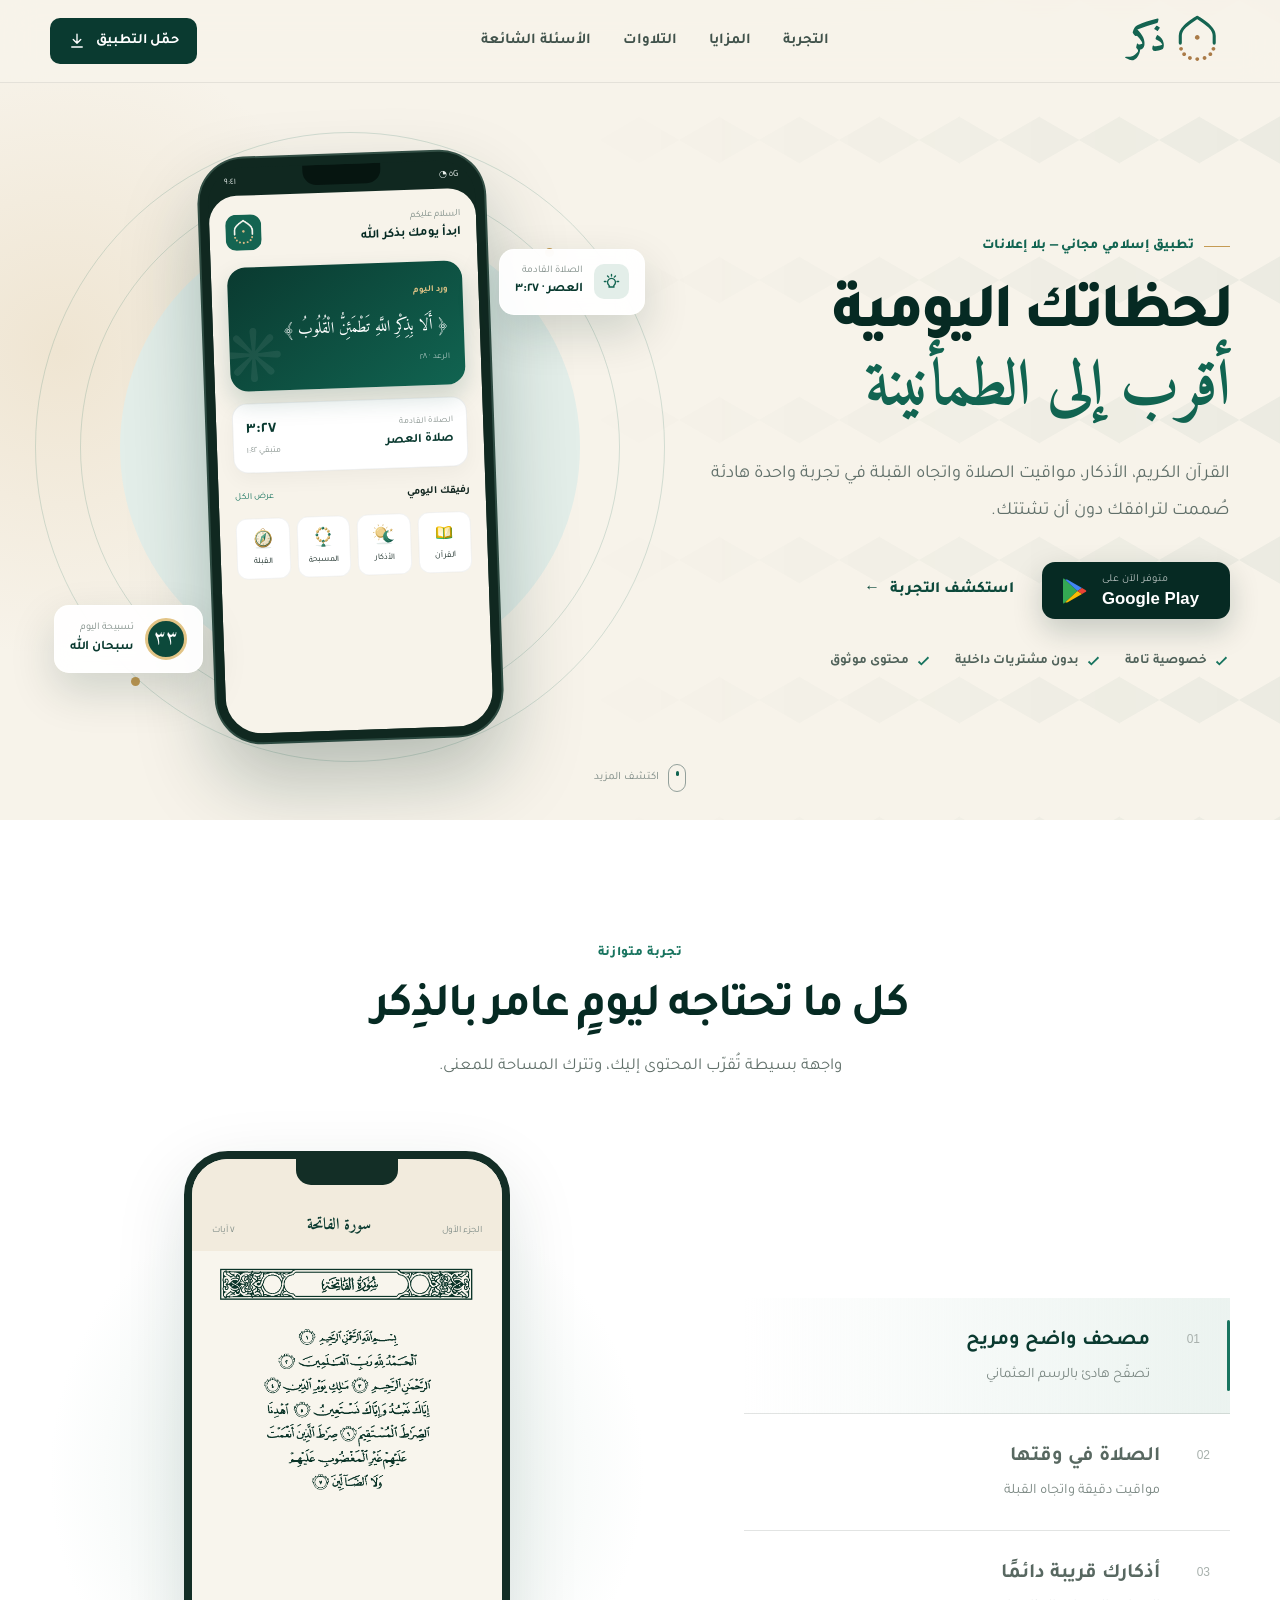
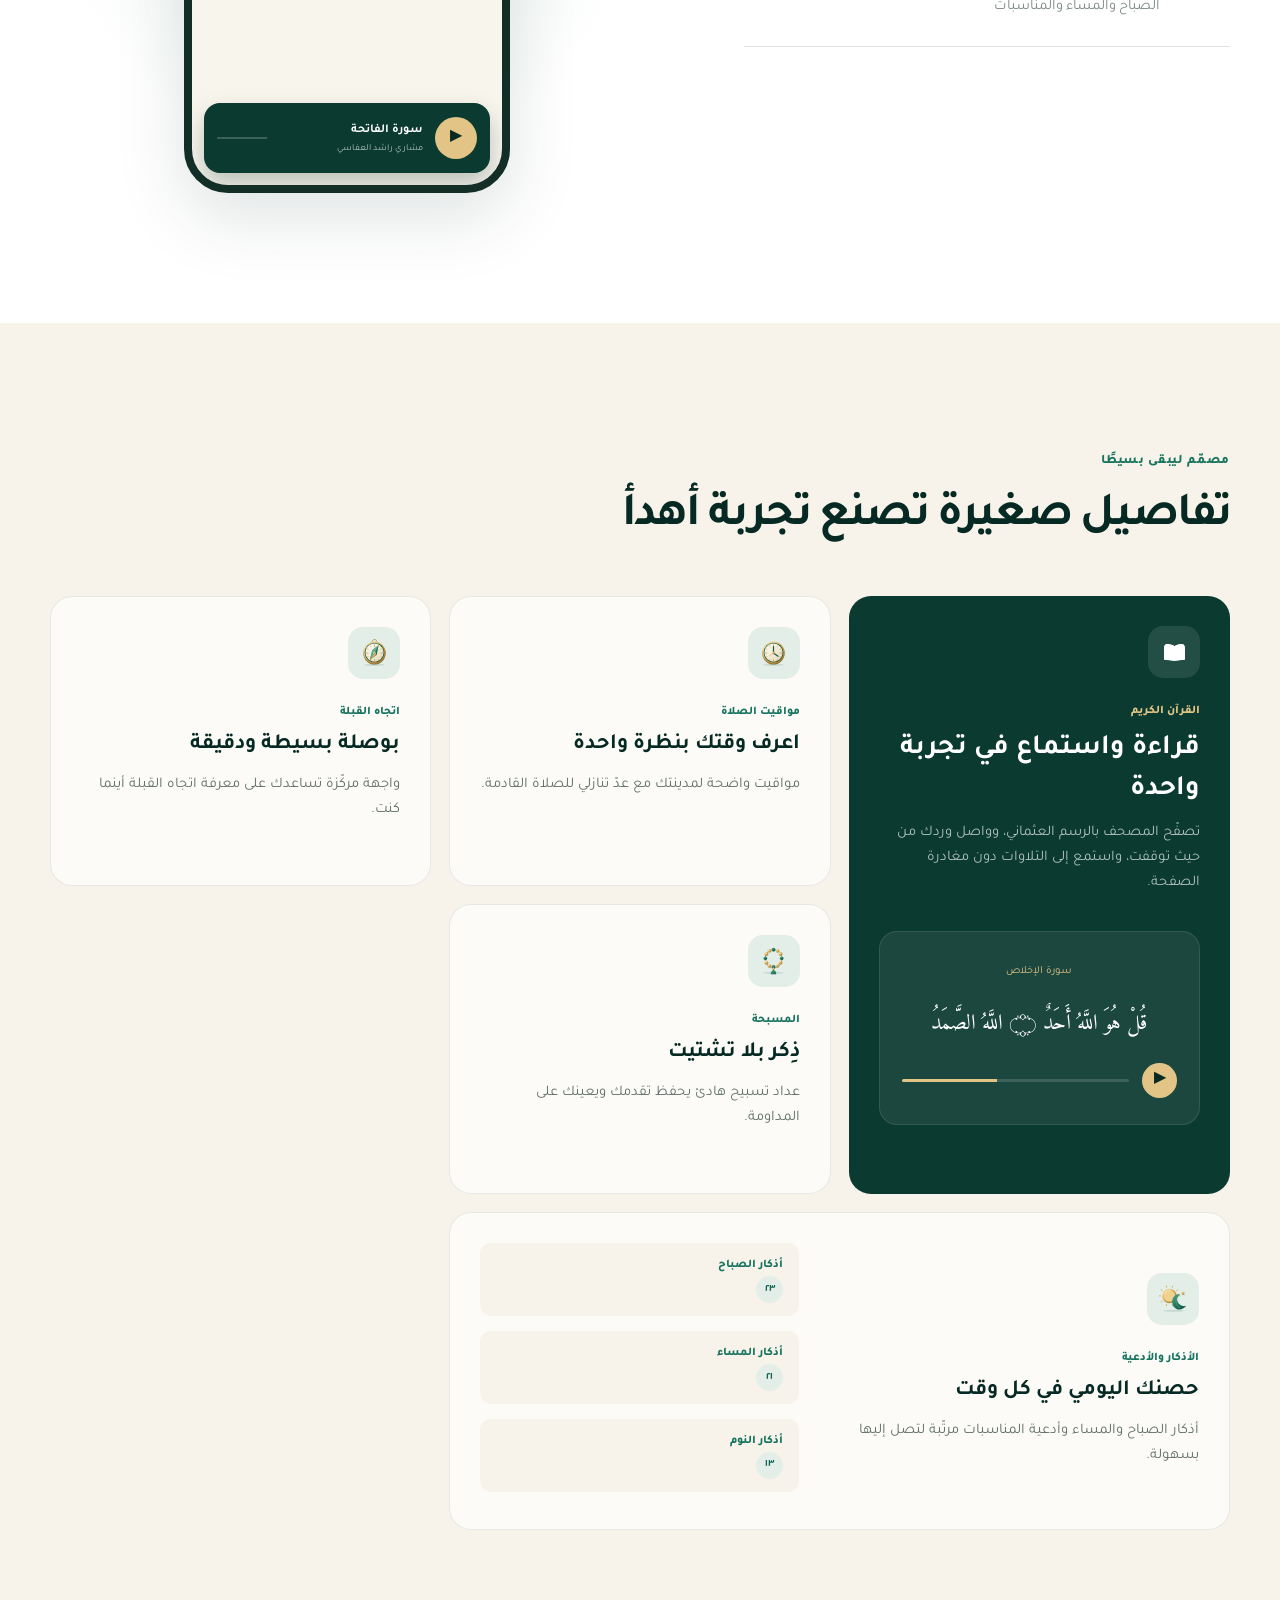
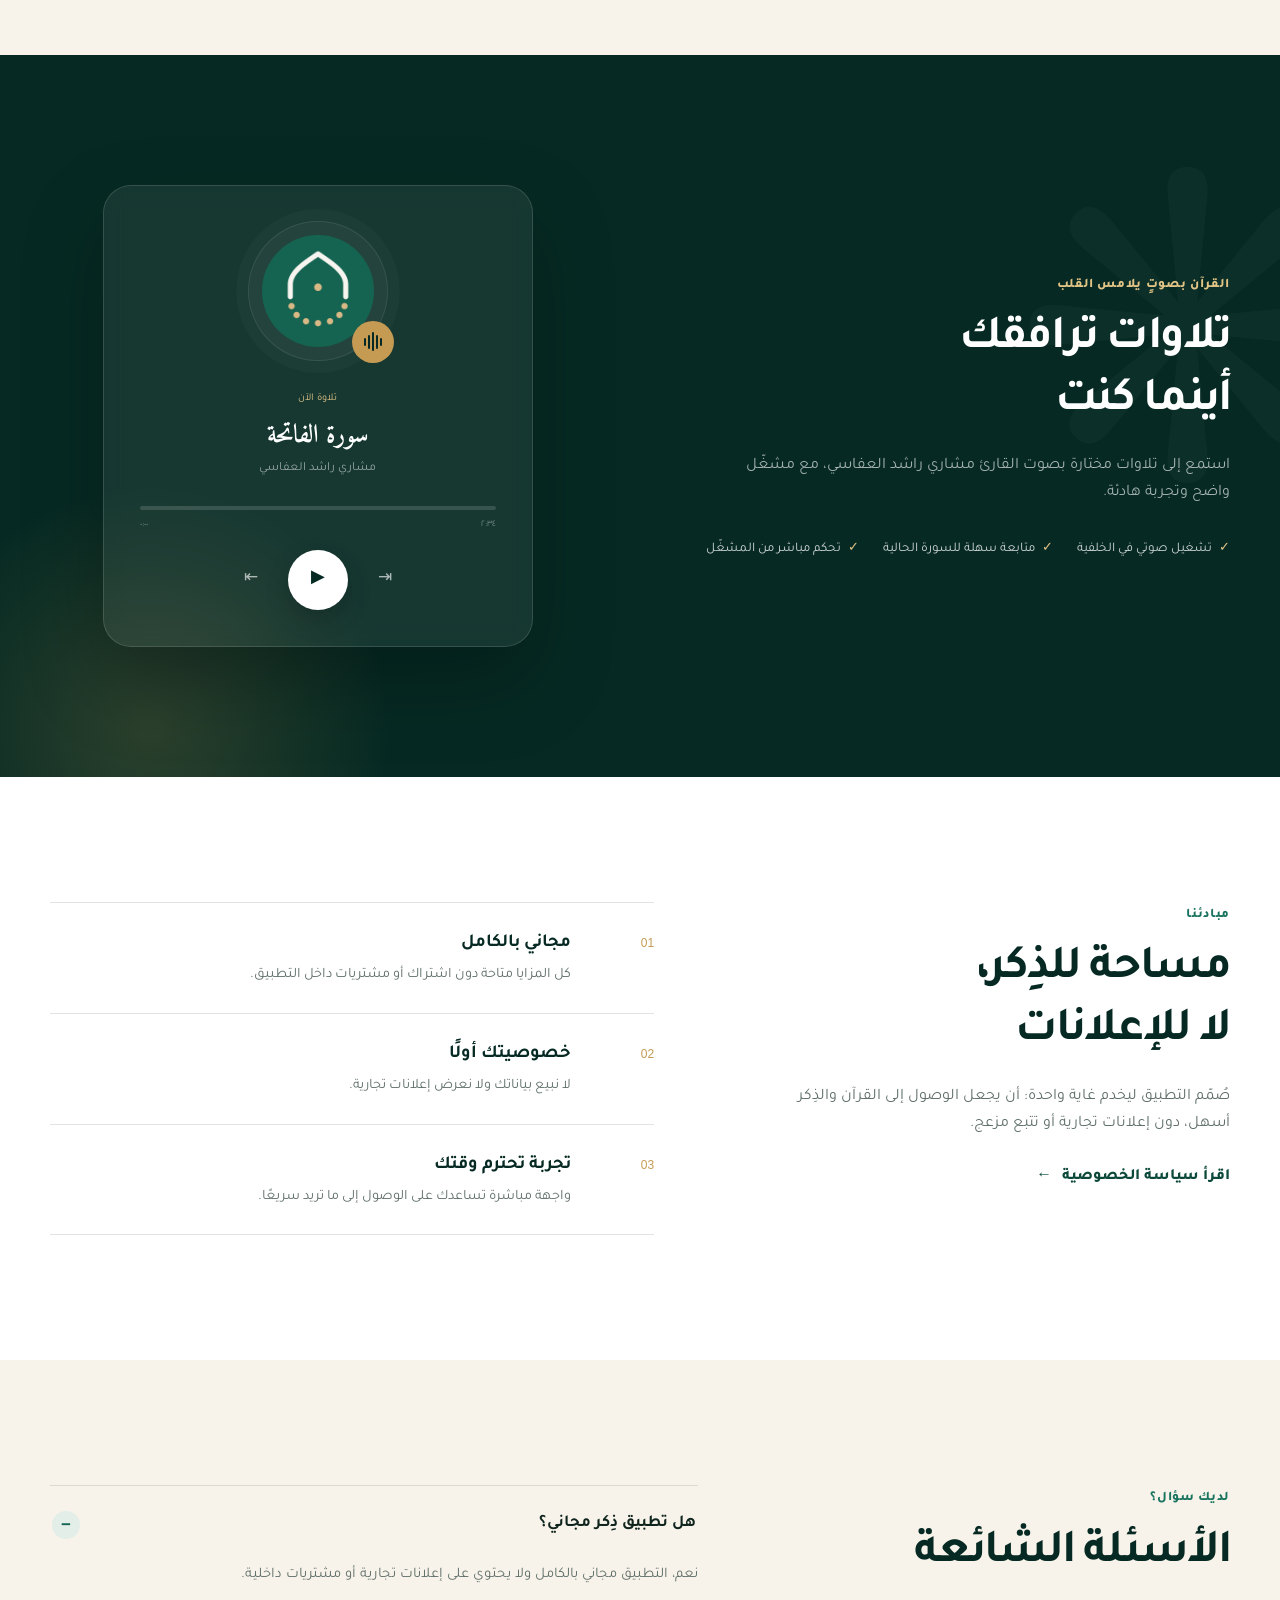
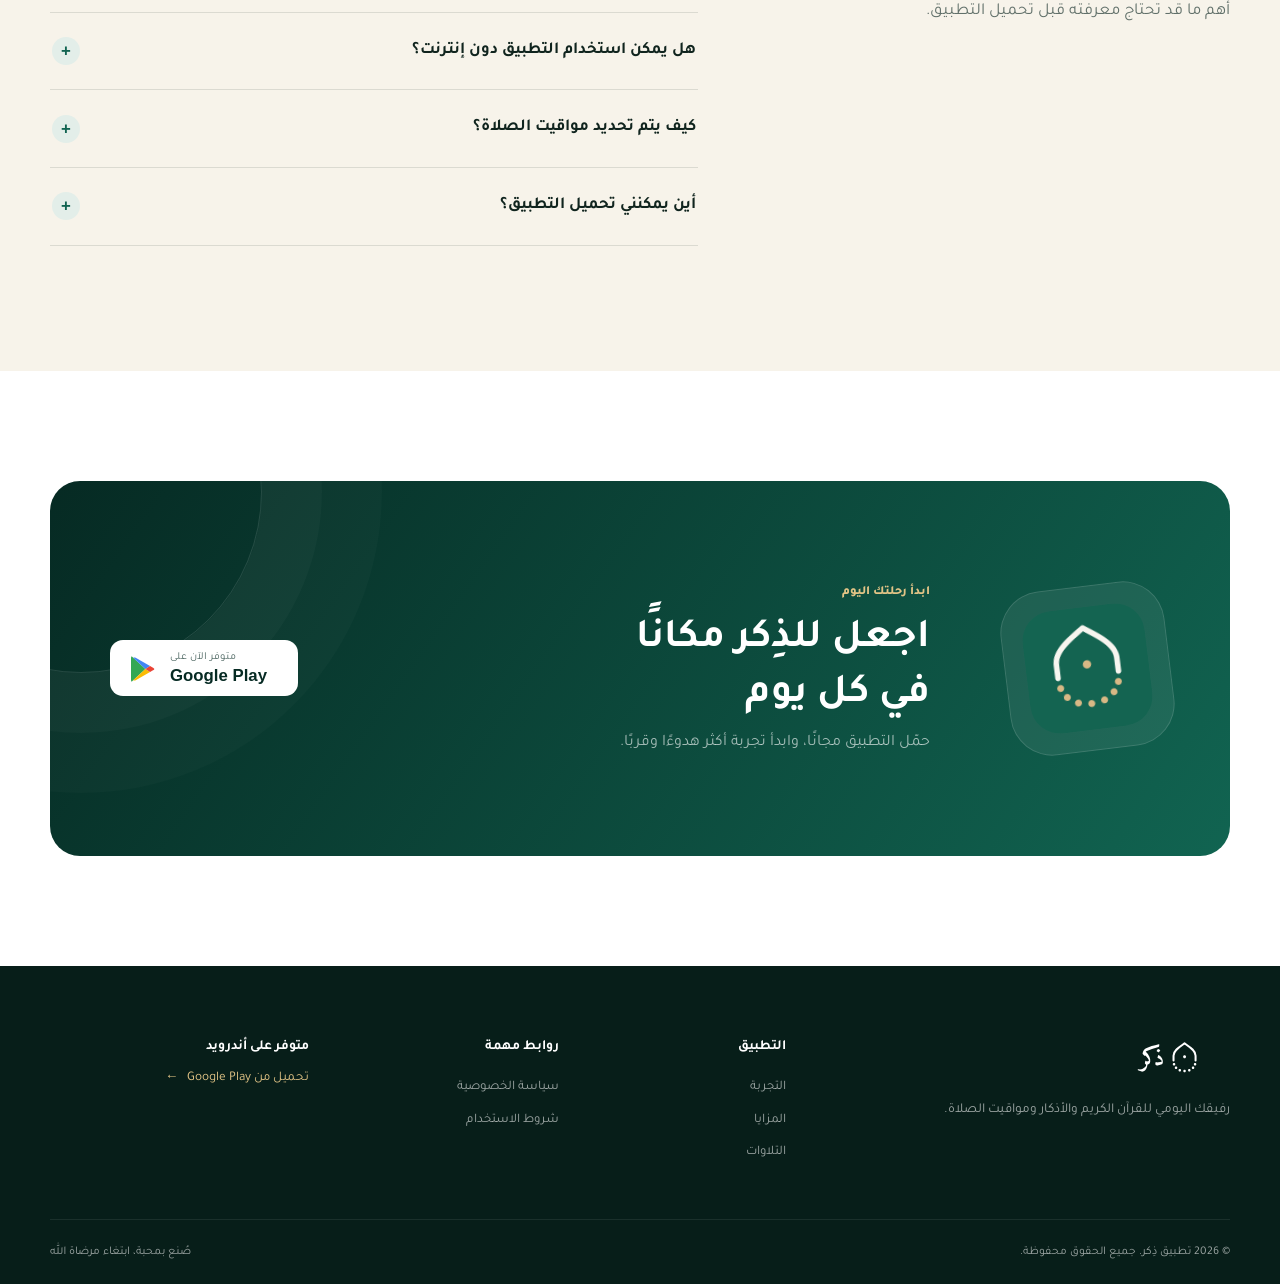
==== commit 8f7b89fa: "docs: add landing page preview image and update README" ====
--- a/index.html
+++ b/index.html
@@ -112,13 +112,13 @@
 
     <section class="faq" id="faq"><div class="container faq-grid">
       <div class="section-heading reveal"><span class="section-kicker">لديك سؤال؟</span><h2>الأسئلة الشائعة</h2><p>أهم ما قد تحتاج معرفته قبل تحميل التطبيق.</p></div>
-      <div class="faq-list reveal"><article class="faq-item active"><button type="button" aria-expanded="true"><span>هل تطبيق ذِكر مجاني؟</span><i>−</i></button><div class="faq-answer"><p>نعم، التطبيق مجاني بالكامل ولا يحتوي على إعلانات تجارية أو مشتريات داخلية.</p></div></article><article class="faq-item"><button type="button" aria-expanded="false"><span>هل يمكن استخدام التطبيق دون إنترنت؟</span><i>+</i></button><div class="faq-answer"><p>يمكن استخدام أجزاء أساسية من المحتوى دون اتصال، بينما تحتاج بعض الخصائص مثل تنزيل التلاوات أو تحديث البيانات إلى الإنترنت.</p></div></article><article class="faq-item"><button type="button" aria-expanded="false"><span>كيف يتم تحديد مواقيت الصلاة؟</span><i>+</i></button><div class="faq-answer"><p>يعتمد التطبيق على موقعك وطريقة الحساب المناسبة لإظهار المواقيت، ويمكنك مراجعة الإعدادات وفق مدينتك.</p></div></article><article class="faq-item"><button type="button" aria-expanded="false"><span>أين يمكنني تحميل التطبيق؟</span><i>+</i></button><div class="faq-answer"><p>يمكنك تحميل النسخة الرسمية من Google Play، أو زيارة صفحة الإصدارات على GitHub.</p></div></article></div>
+      <div class="faq-list reveal"><article class="faq-item active"><button type="button" aria-expanded="true"><span>هل تطبيق ذِكر مجاني؟</span><i>−</i></button><div class="faq-answer"><p>نعم، التطبيق مجاني بالكامل ولا يحتوي على إعلانات تجارية أو مشتريات داخلية.</p></div></article><article class="faq-item"><button type="button" aria-expanded="false"><span>هل يمكن استخدام التطبيق دون إنترنت؟</span><i>+</i></button><div class="faq-answer"><p>يمكن استخدام أجزاء أساسية من المحتوى دون اتصال، بينما تحتاج بعض الخصائص مثل تنزيل التلاوات أو تحديث البيانات إلى الإنترنت.</p></div></article><article class="faq-item"><button type="button" aria-expanded="false"><span>كيف يتم تحديد مواقيت الصلاة؟</span><i>+</i></button><div class="faq-answer"><p>يعتمد التطبيق على موقعك وطريقة الحساب المناسبة لإظهار المواقيت، ويمكنك مراجعة الإعدادات وفق مدينتك.</p></div></article><article class="faq-item"><button type="button" aria-expanded="false"><span>أين يمكنني تحميل التطبيق؟</span><i>+</i></button><div class="faq-answer"><p>يمكنك تحميل النسخة الرسمية والموثوقة مباشرة من Google Play.</p></div></article></div>
     </div></section>
 
     <section class="download-section"><div class="container"><div class="download-box reveal"><div class="download-mark" aria-hidden="true"><img src="assets/logo.png" alt=""></div><div><span>ابدأ رحلتك اليوم</span><h2>اجعل للذِكر مكانًا<br>في كل يوم</h2><p>حمّل التطبيق مجانًا، وابدأ تجربة أكثر هدوءًا وقربًا.</p></div><a class="store-button light-store" href="https://play.google.com/store/apps/details?id=com.zekrapp.islamic" target="_blank" rel="noopener noreferrer"><svg viewBox="0 0 512 512" aria-hidden="true"><path fill="#34A853" d="M48 22l252 234L48 490c-7-8-11-19-11-33V55c0-14 4-25 11-33z"/><path fill="#4285F4" d="M300 256L77 49c14-8 29-7 45 2l263 149-85 56z"/><path fill="#FBBC04" d="M300 256l85 56-263 149c-16 9-31 10-45 2l223-207z"/><path fill="#EA4335" d="M385 200l55 31c31 18 31 32 0 50l-55 31-85-56 85-56z"/></svg><span><small>متوفر الآن على</small><strong>Google Play</strong></span></a></div></div></section>
   </main>
 
-  <footer class="site-footer"><div class="container footer-main"><div class="footer-brand"><img src="assets/zekr_logo.svg" alt="ذِكر" width="132" height="46"><p>رفيقك اليومي للقرآن الكريم والأذكار ومواقيت الصلاة.</p></div><div class="footer-links"><strong>التطبيق</strong><a href="#experience">التجربة</a><a href="#features">المزايا</a><a href="#audio">التلاوات</a></div><div class="footer-links"><strong>روابط مهمة</strong><a href="privacy.html">سياسة الخصوصية</a><a href="terms.html">شروط الاستخدام</a><a href="https://github.com/eslamsaleeh98/Zekr-App" target="_blank" rel="noopener noreferrer">GitHub</a></div><div class="footer-cta"><strong>متوفر على أندرويد</strong><a href="https://play.google.com/store/apps/details?id=com.zekrapp.islamic" target="_blank" rel="noopener noreferrer">تحميل من Google Play <span>←</span></a></div></div><div class="container footer-bottom"><span>© <span id="currentYear"></span> تطبيق ذِكر. جميع الحقوق محفوظة.</span><span>صُنع بمحبة، ابتغاء مرضاة الله</span></div></footer>
+  <footer class="site-footer"><div class="container footer-main"><div class="footer-brand"><img src="assets/zekr_logo.svg" alt="ذِكر" width="132" height="46"><p>رفيقك اليومي للقرآن الكريم والأذكار ومواقيت الصلاة.</p></div><div class="footer-links"><strong>التطبيق</strong><a href="#experience">التجربة</a><a href="#features">المزايا</a><a href="#audio">التلاوات</a></div><div class="footer-links"><strong>روابط مهمة</strong><a href="privacy.html">سياسة الخصوصية</a><a href="terms.html">شروط الاستخدام</a></div><div class="footer-cta"><strong>متوفر على أندرويد</strong><a href="https://play.google.com/store/apps/details?id=com.zekrapp.islamic" target="_blank" rel="noopener noreferrer">تحميل من Google Play <span>←</span></a></div></div><div class="container footer-bottom"><span>© <span id="currentYear"></span> تطبيق ذِكر. جميع الحقوق محفوظة.</span><span>صُنع بمحبة، ابتغاء مرضاة الله</span></div></footer>
   <script src="js/main.js"></script>
 </body>
 </html>
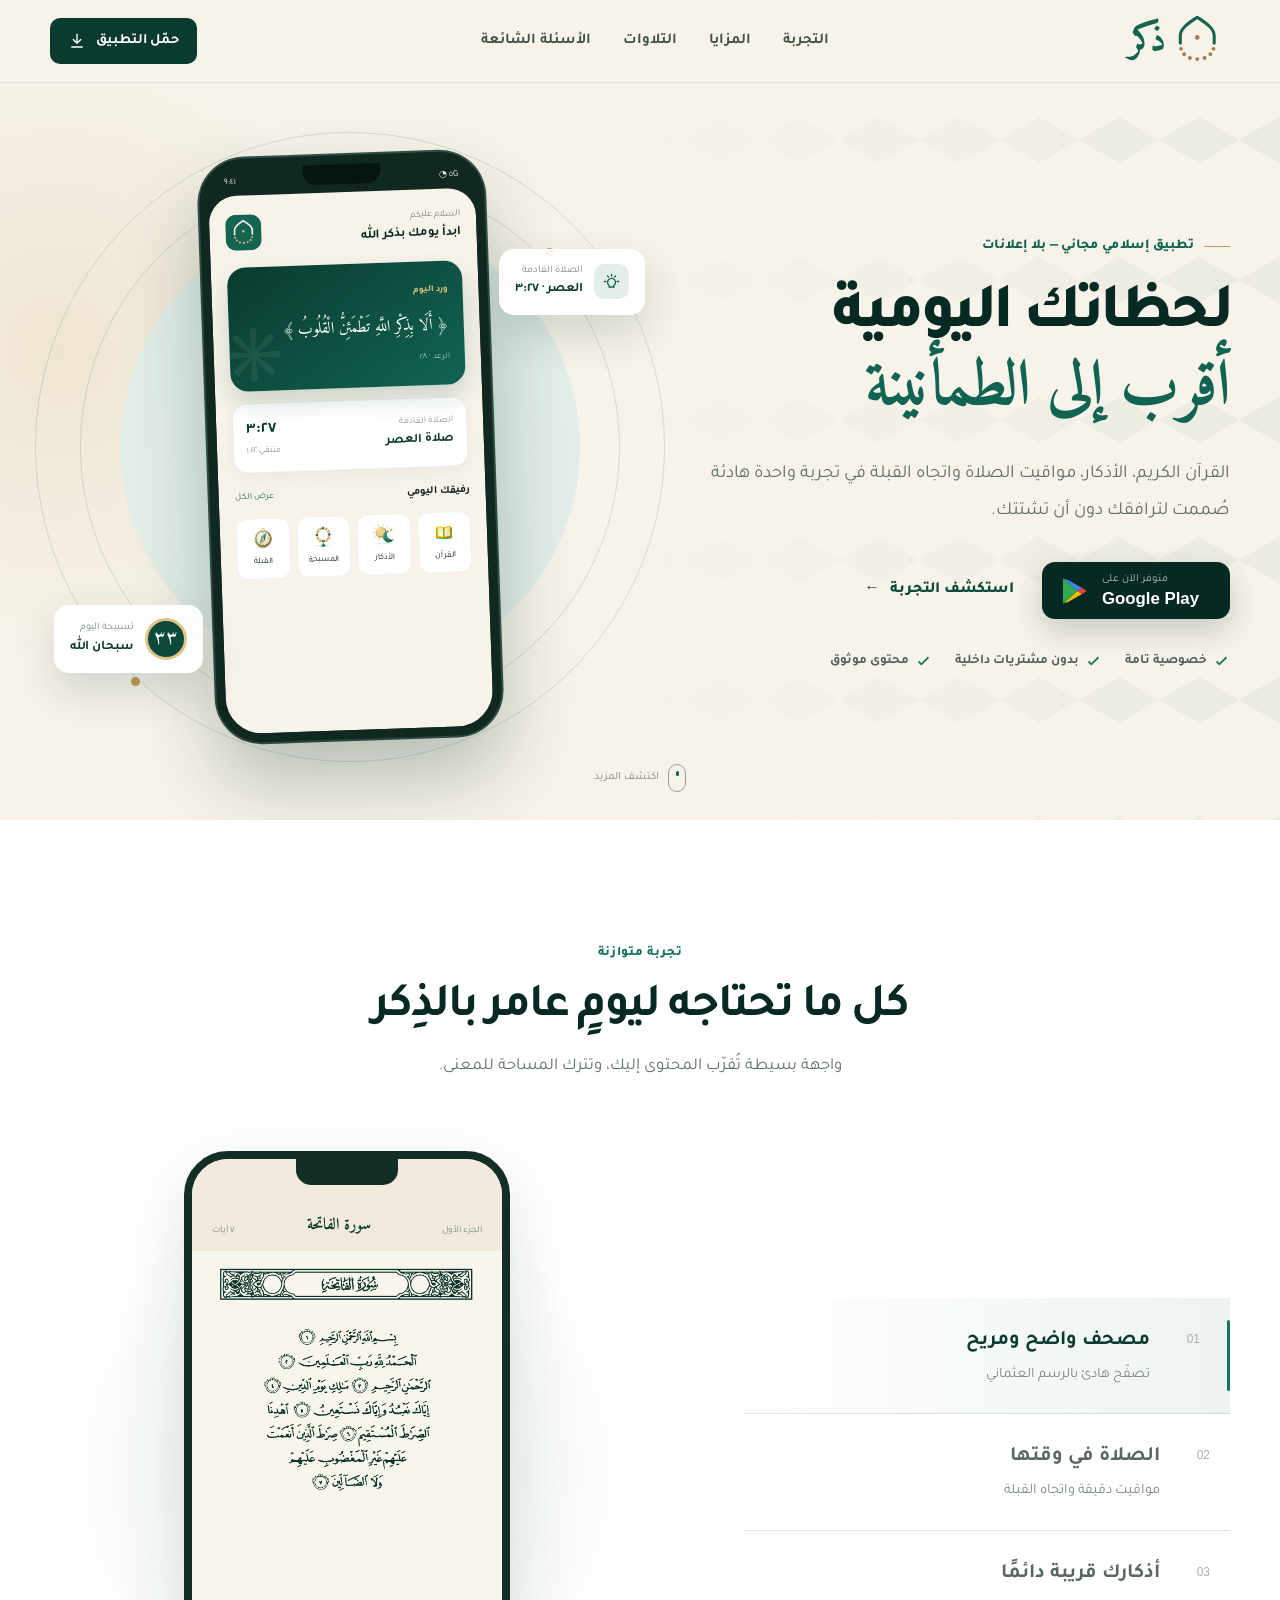
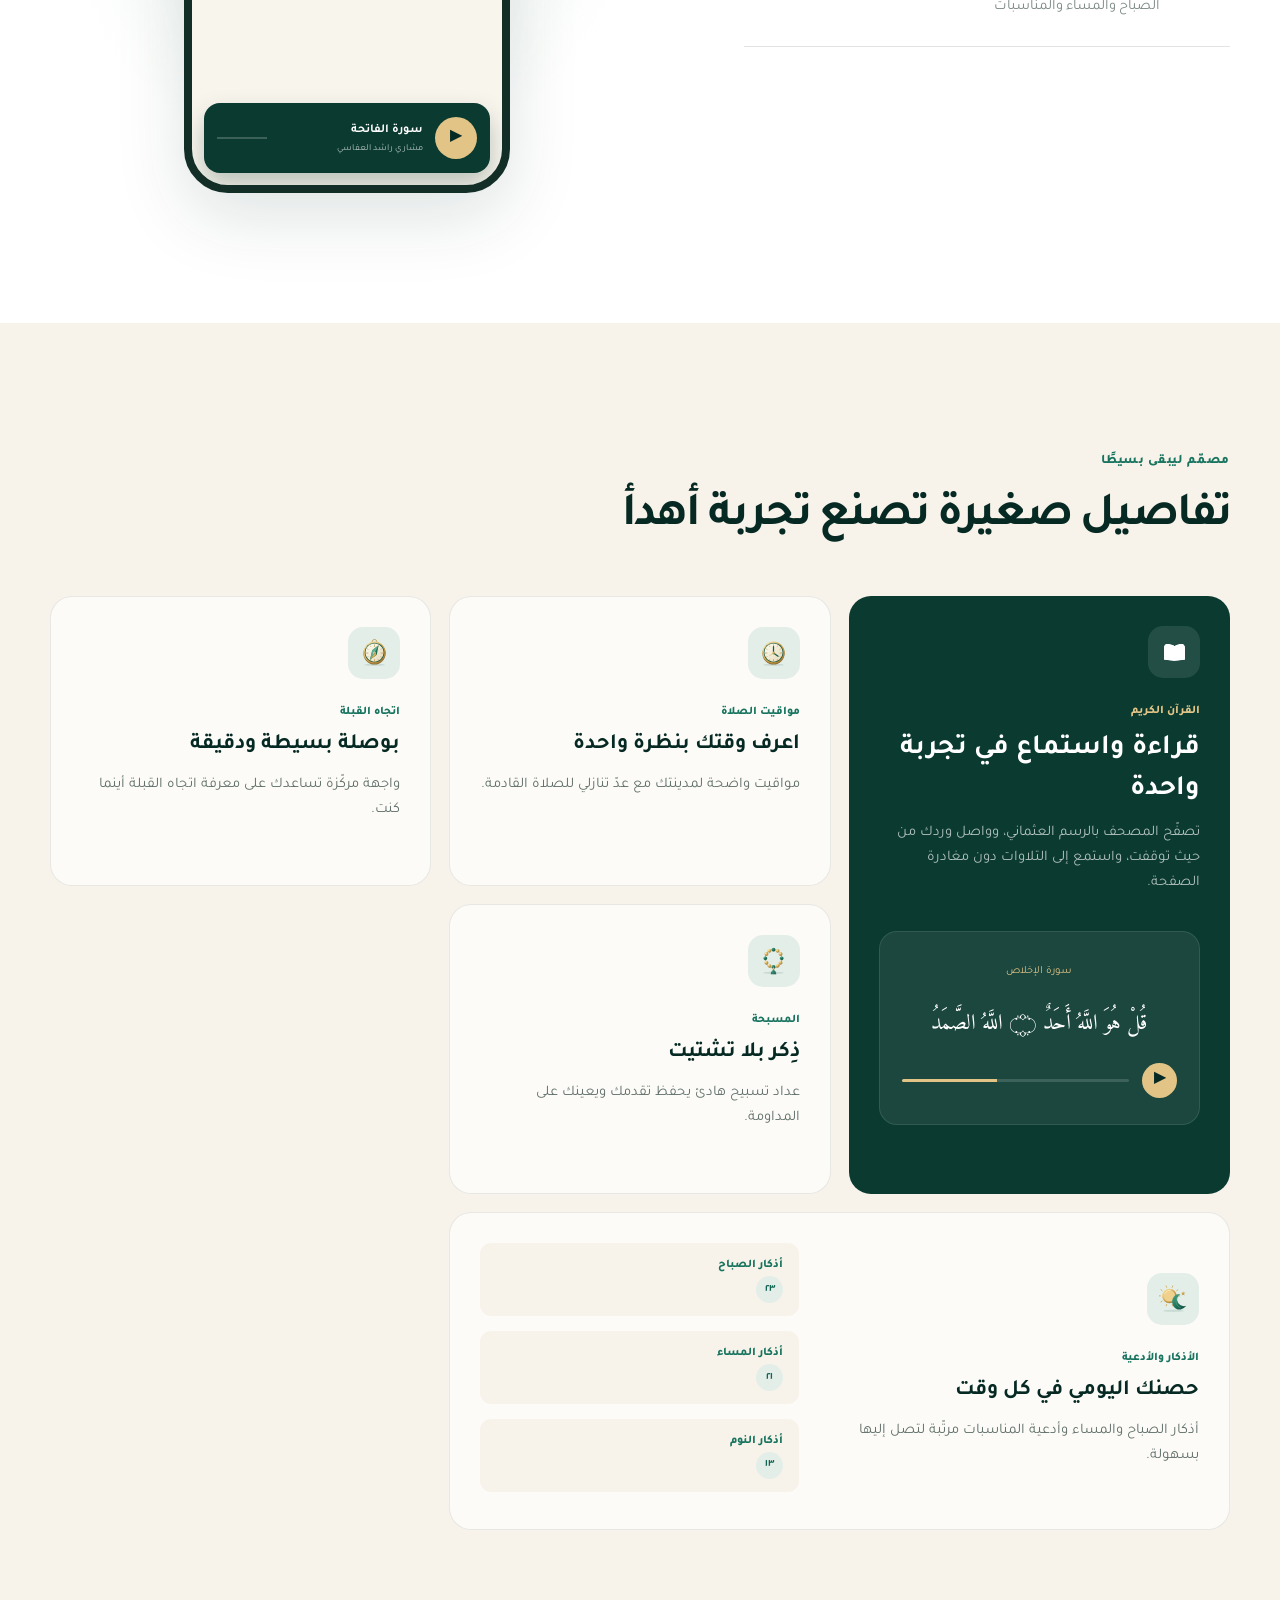
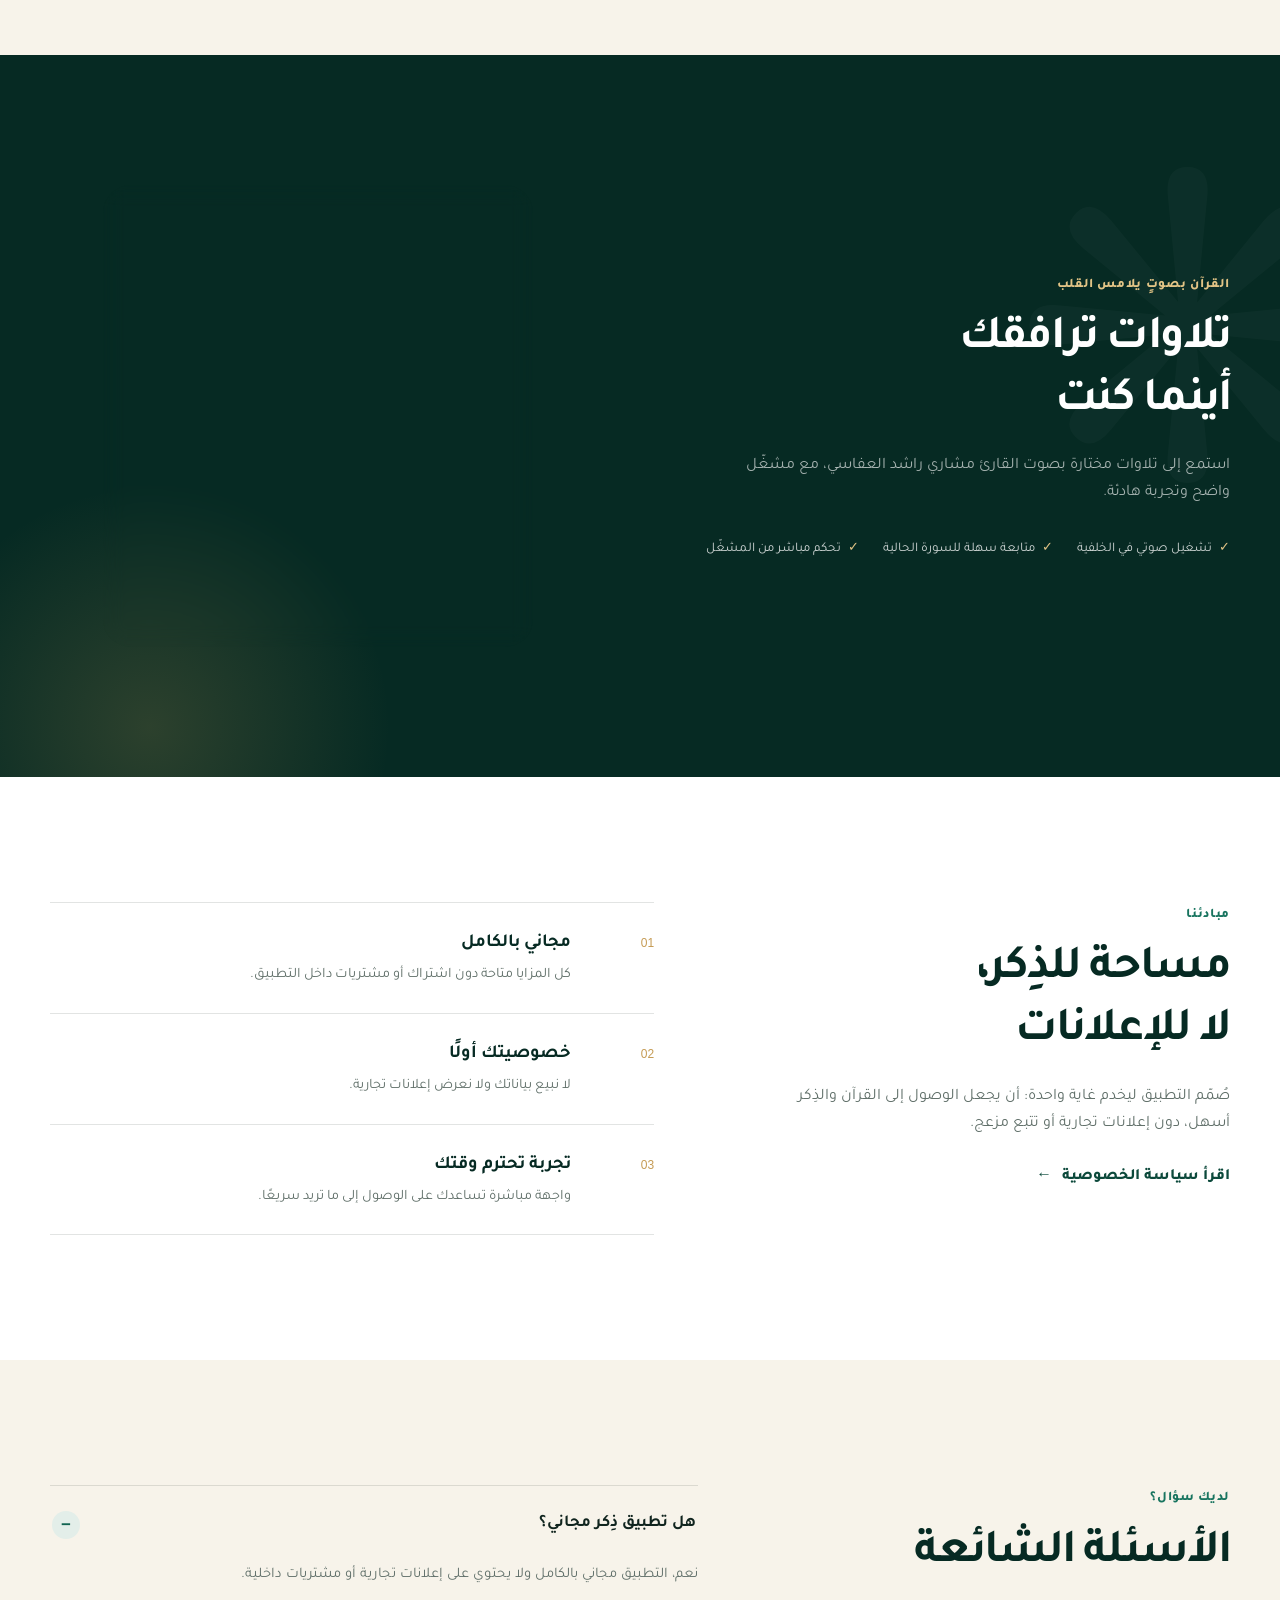
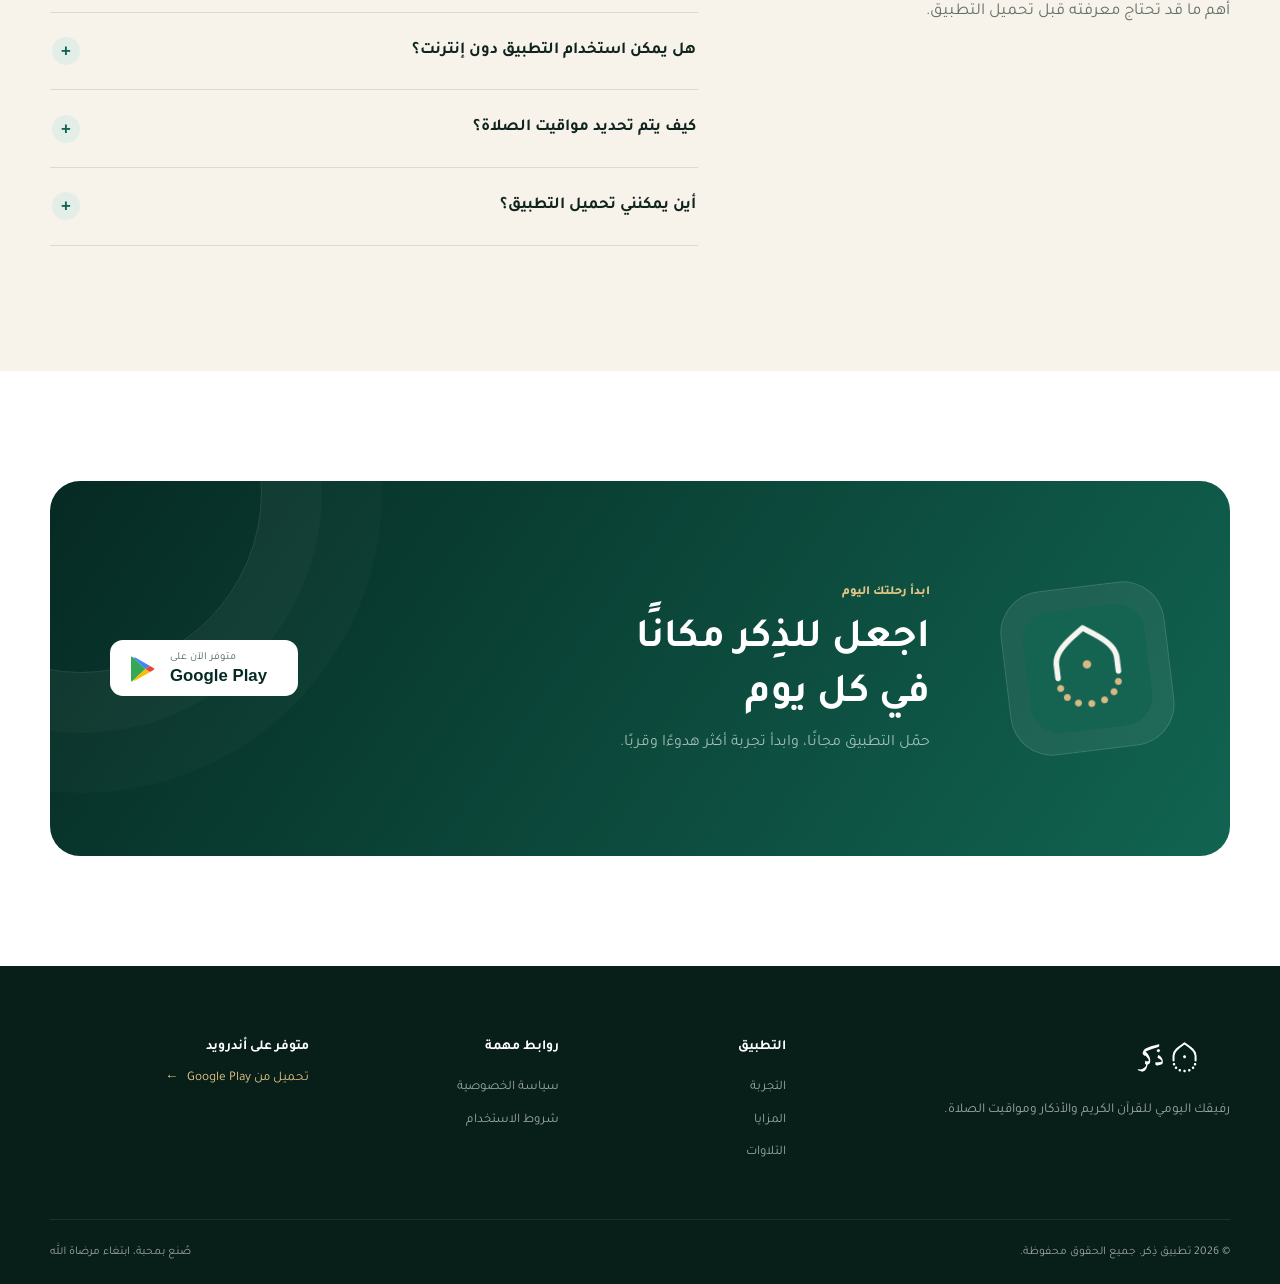
==== commit 6f166545: "feat: add stylesheet and layout for landing page" ====
--- a/index.html
+++ b/index.html
@@ -15,7 +15,7 @@
   <link rel="preconnect" href="https://fonts.googleapis.com">
   <link rel="preconnect" href="https://fonts.gstatic.com" crossorigin>
   <link href="https://fonts.googleapis.com/css2?family=Amiri:wght@400;700&family=Tajawal:wght@400;500;600;700;800;900&display=swap" rel="stylesheet">
-  <link rel="stylesheet" href="css/style.css">
+  <link rel="stylesheet" href="css/style.css?v=2.1.0">
 </head>
 <body>
   <a class="skip-link" href="#main">انتقل إلى المحتوى</a>
@@ -119,6 +119,6 @@
   </main>
 
   <footer class="site-footer"><div class="container footer-main"><div class="footer-brand"><img src="assets/zekr_logo.svg" alt="ذِكر" width="132" height="46"><p>رفيقك اليومي للقرآن الكريم والأذكار ومواقيت الصلاة.</p></div><div class="footer-links"><strong>التطبيق</strong><a href="#experience">التجربة</a><a href="#features">المزايا</a><a href="#audio">التلاوات</a></div><div class="footer-links"><strong>روابط مهمة</strong><a href="privacy.html">سياسة الخصوصية</a><a href="terms.html">شروط الاستخدام</a></div><div class="footer-cta"><strong>متوفر على أندرويد</strong><a href="https://play.google.com/store/apps/details?id=com.zekrapp.islamic" target="_blank" rel="noopener noreferrer">تحميل من Google Play <span>←</span></a></div></div><div class="container footer-bottom"><span>© <span id="currentYear"></span> تطبيق ذِكر. جميع الحقوق محفوظة.</span><span>صُنع بمحبة، ابتغاء مرضاة الله</span></div></footer>
-  <script src="js/main.js"></script>
+  <script src="js/main.js?v=2.1.0" defer></script>
 </body>
 </html>
--- a/css/style.css
+++ b/css/style.css
@@ -202,7 +202,8 @@
 
 .site-footer { background: #071e19; color: rgba(255,255,255,.6); padding-top: 70px; }.footer-main { display: grid; grid-template-columns: 1.8fr .8fr .9fr 1.2fr; gap: 55px; padding-bottom: 55px; }.footer-brand img { filter: brightness(0) invert(1); width: 125px; }.footer-brand p { max-width: 300px; font-size: .85rem; margin-top: 17px; }.footer-links { display: flex; flex-direction: column; gap: 10px; }.footer-links strong,.footer-cta strong { color: #fff; font-size: .87rem; margin-bottom: 8px; }.footer-links a { font-size: .82rem; transition: color .2s; }.footer-links a:hover { color: var(--gold-light); }.footer-cta { display: flex; flex-direction: column; }.footer-cta a { color: var(--gold-light); font-size: .83rem; }.footer-cta a span { display: inline-block; margin-right: 6px; }.footer-bottom { display: flex; justify-content: space-between; gap: 20px; padding: 22px 0; border-top: 1px solid rgba(255,255,255,.08); font-size: .74rem; }
 
-.reveal { opacity: 0; transform: translateY(18px); transition: opacity .7s ease, transform .7s ease; }.reveal.visible { opacity: 1; transform: none; }
+.reveal { opacity: 1; transform: none; }.reveal.visible { animation: reveal-in .7s ease both; }
+@keyframes reveal-in { from { opacity: 0; transform: translateY(18px); } to { opacity: 1; transform: none; } }
 @media (prefers-reduced-motion: reduce) { *,*::before,*::after { scroll-behavior: auto !important; animation-duration: .01ms !important; animation-iteration-count: 1 !important; transition-duration: .01ms !important; }.reveal { opacity: 1; transform: none; } }
 
 @media (max-width: 1050px) {
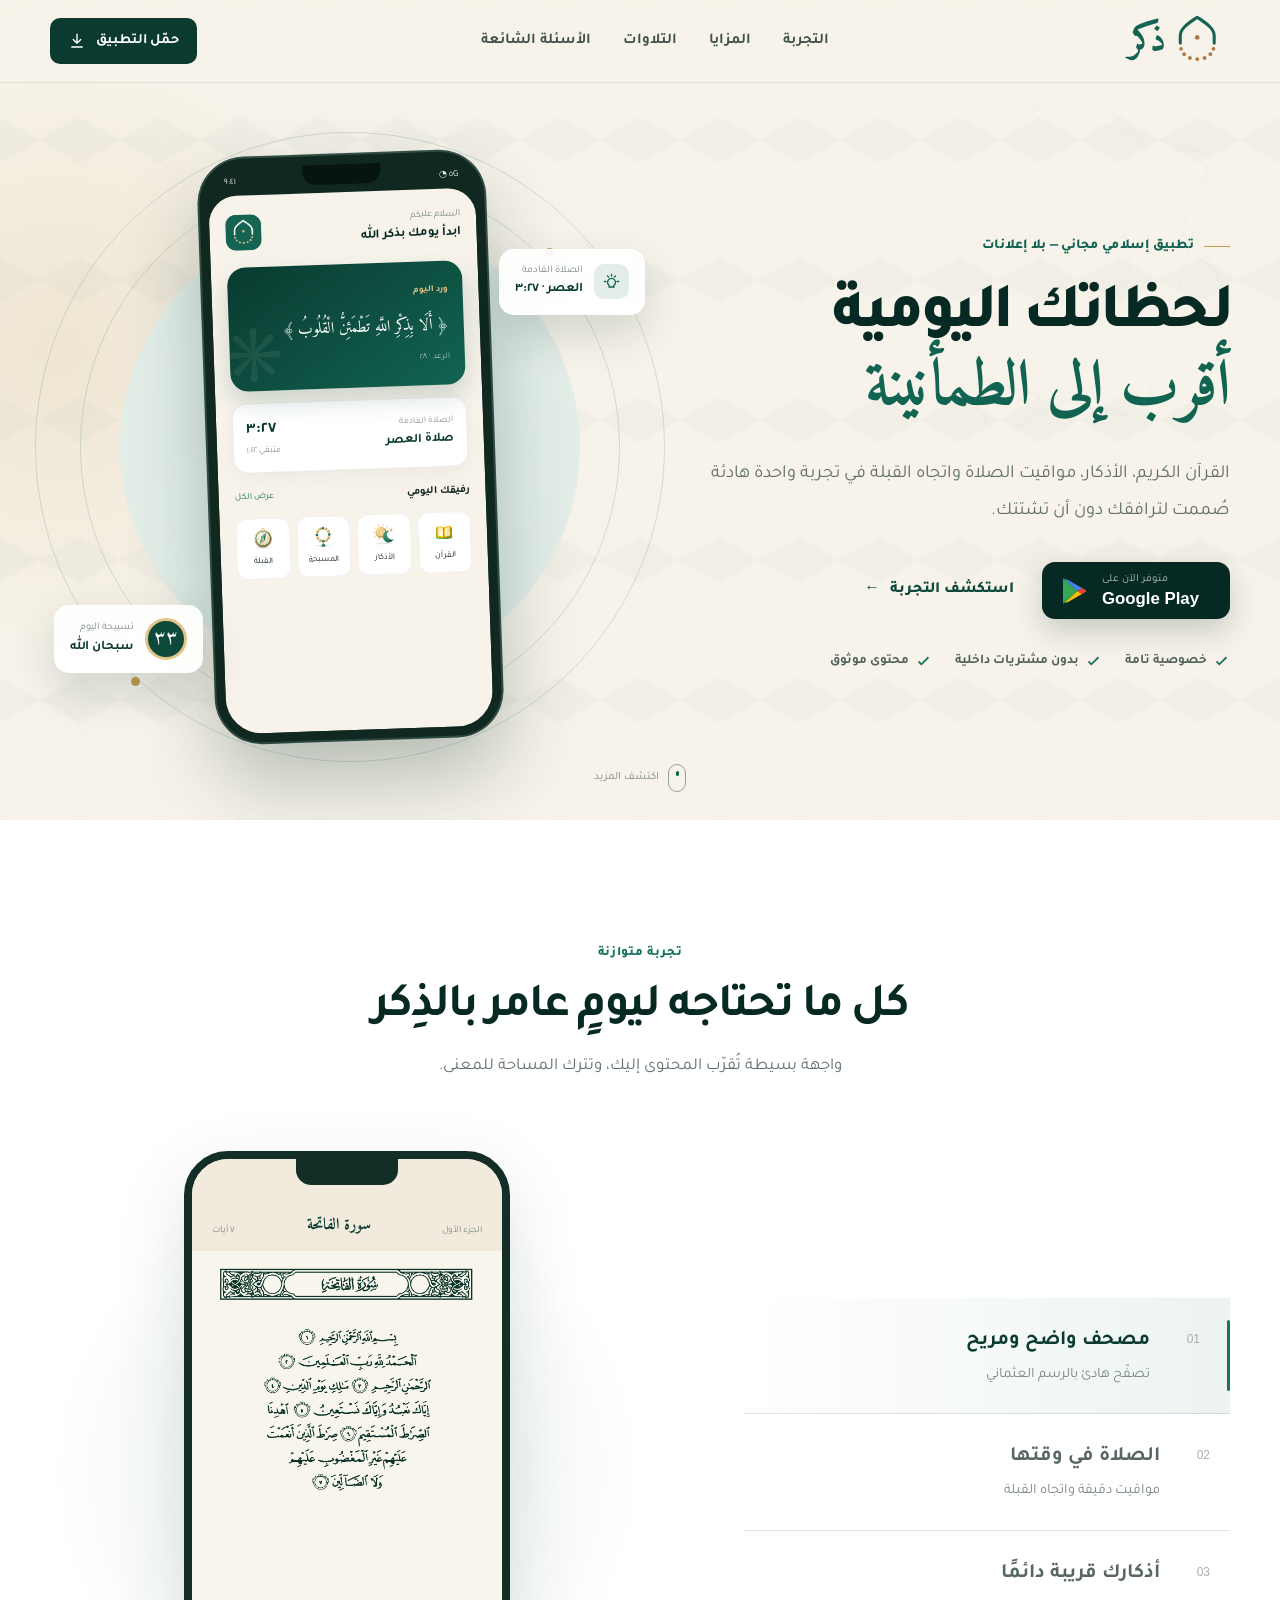
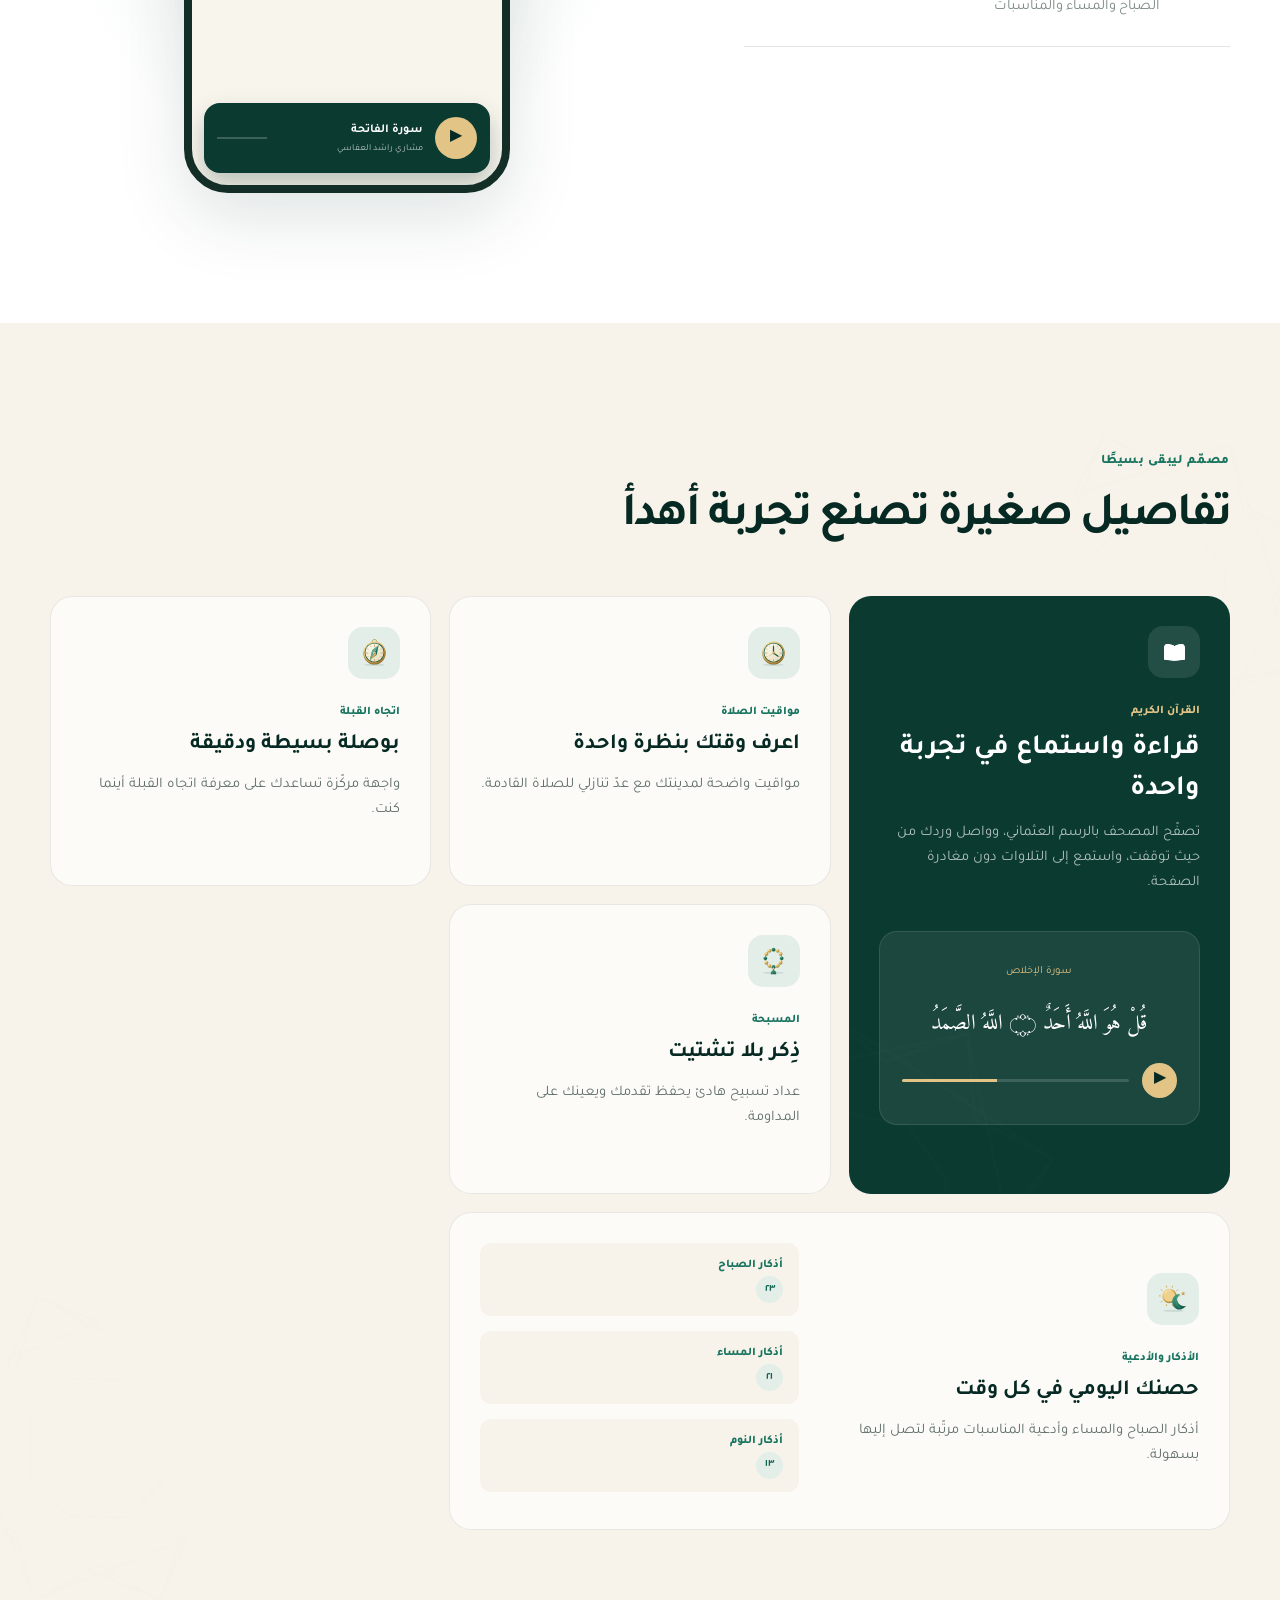
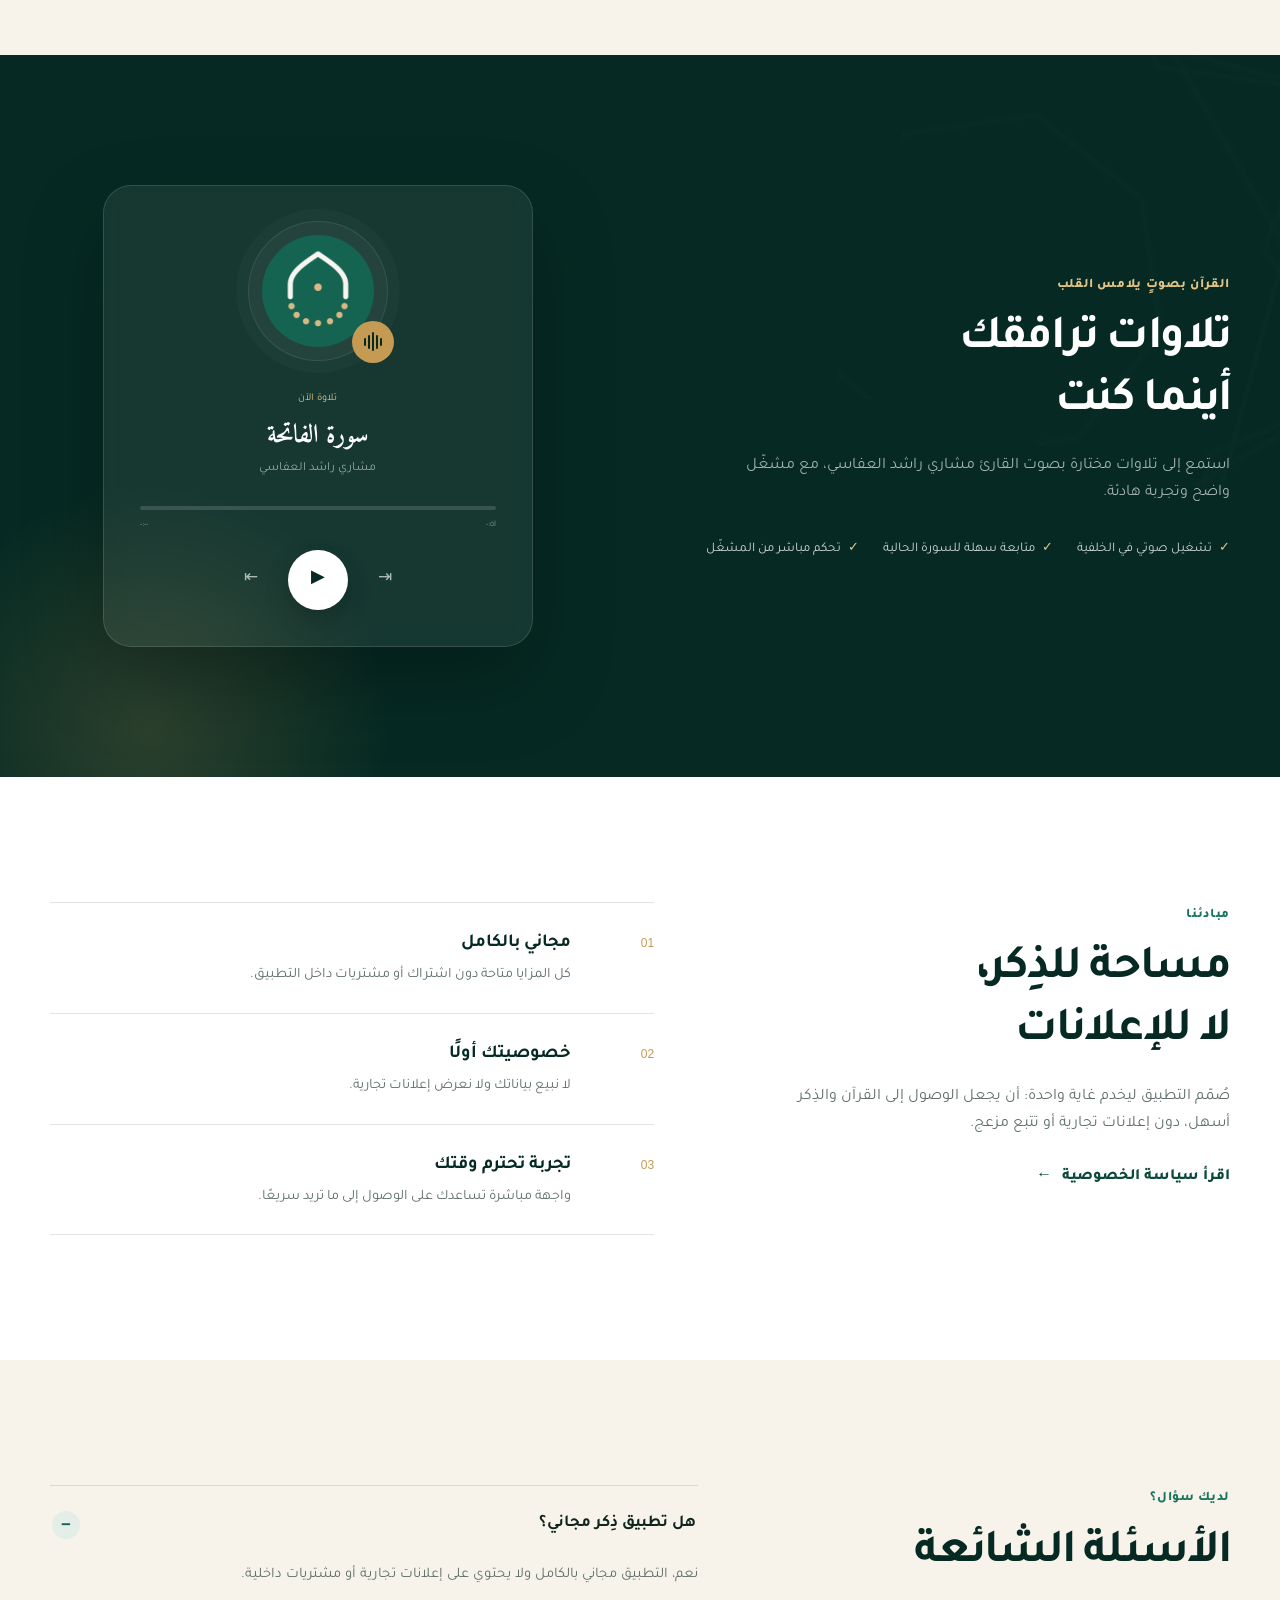
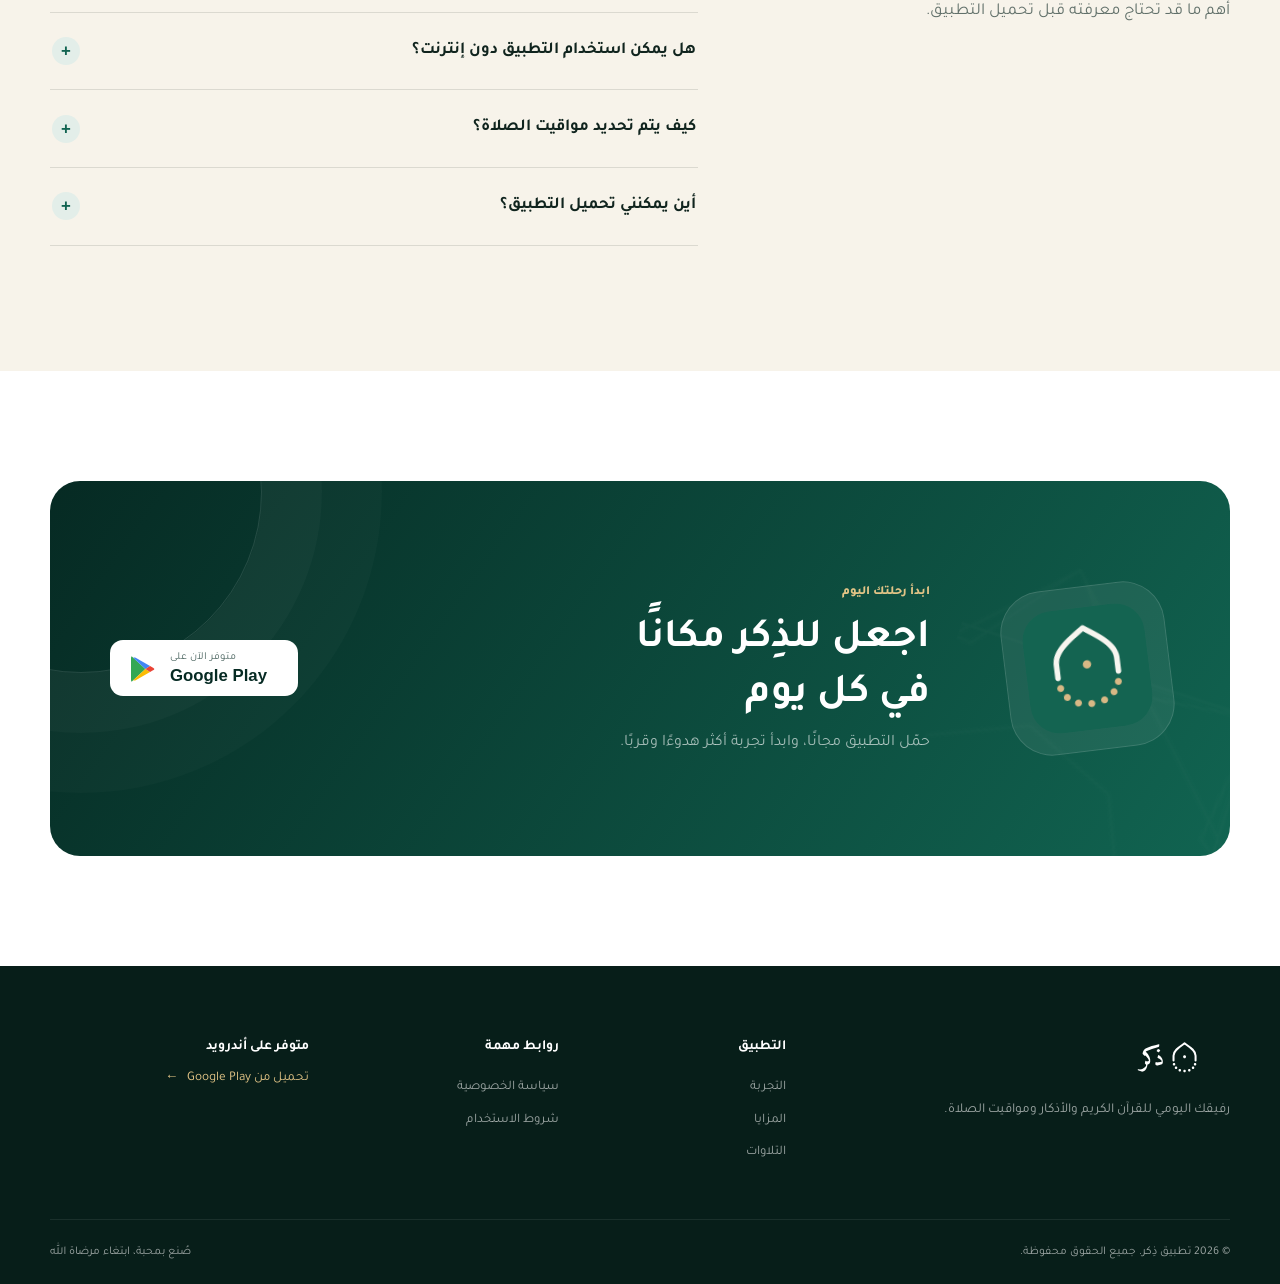
==== commit 005cdc85: "feat: add base site styling and initial assets for Zekr-App landing page" ====
--- a/index.html
+++ b/index.html
@@ -102,7 +102,7 @@
 
     <section class="audio-section" id="audio"><div class="audio-glow" aria-hidden="true"></div><div class="container audio-grid">
       <div class="audio-copy reveal"><span class="section-kicker light">القرآن بصوتٍ يلامس القلب</span><h2>تلاوات ترافقك<br>أينما كنت</h2><p>استمع إلى تلاوات مختارة بصوت القارئ مشاري راشد العفاسي، مع مشغّل واضح وتجربة هادئة.</p><ul><li>تشغيل صوتي في الخلفية</li><li>متابعة سهلة للسورة الحالية</li><li>تحكم مباشر من المشغّل</li></ul></div>
-      <div class="audio-player reveal"><audio id="audioSample" preload="metadata" src="assets/sound/mishary_alafasy_sample.mp3"></audio><div class="audio-art"><img src="assets/logo.png" alt="شعار تطبيق ذِكر"><span class="sound-wave"><i></i><i></i><i></i><i></i><i></i></span></div><div class="track-meta"><small>تلاوة الآن</small><h3>سورة الفاتحة</h3><p>مشاري راشد العفاسي</p></div><div class="timeline" id="timeline" role="slider" tabindex="0" aria-label="موضع التلاوة" aria-valuemin="0" aria-valuemax="100" aria-valuenow="0"><span id="progress"></span></div><div class="track-time"><span id="currentTime">٠:٠٠</span><span id="duration">٠:٠٠</span></div><div class="player-controls"><button type="button" aria-label="السابق">⇥</button><button class="play-button" id="playButton" type="button" aria-label="تشغيل التلاوة"><span id="playIcon">▶</span></button><button type="button" aria-label="التالي">⇤</button></div></div>
+      <div class="audio-player reveal"><audio id="audioSample" preload="metadata" src="assets/sound/alafasy_al_fatiha.mp3"></audio><div class="audio-art"><img src="assets/logo.png" alt="شعار تطبيق ذِكر"><span class="sound-wave"><i></i><i></i><i></i><i></i><i></i></span></div><div class="track-meta"><small>تلاوة الآن</small><h3>سورة الفاتحة</h3><p>مشاري راشد العفاسي</p></div><div class="timeline" id="timeline" role="slider" tabindex="0" aria-label="موضع التلاوة" aria-valuemin="0" aria-valuemax="100" aria-valuenow="0"><span id="progress"></span></div><div class="track-time"><span id="currentTime">٠:٠٠</span><span id="duration">٠:٠٠</span></div><div class="player-controls"><button type="button" aria-label="السابق">⇥</button><button class="play-button" id="playButton" type="button" aria-label="تشغيل التلاوة"><span id="playIcon">▶</span></button><button type="button" aria-label="التالي">⇤</button></div></div>
     </div></section>
 
     <section class="principles"><div class="container principles-grid">
--- a/css/style.css
+++ b/css/style.css
@@ -49,7 +49,10 @@
 
 .hero { min-height: 820px; position: relative; padding: 154px 0 80px; background: var(--cream); overflow: hidden; }
 .hero::before { content: ""; position: absolute; width: 640px; height: 640px; left: -260px; top: 30px; border-radius: 50%; background: radial-gradient(circle, rgba(197,155,84,.16), transparent 68%); }
-.hero-pattern { position: absolute; inset: 0; opacity: .045; background-image: linear-gradient(30deg, #0c493b 12%, transparent 12.5%, transparent 87%, #0c493b 87.5%), linear-gradient(150deg, #0c493b 12%, transparent 12.5%, transparent 87%, #0c493b 87.5%); background-size: 80px 140px; mask-image: linear-gradient(to left, #000, transparent 58%); }
+.hero-pattern { position: absolute; inset: 0; background-image: linear-gradient(30deg, rgba(12,73,59,.022) 12%, transparent 12.5%, transparent 87%, rgba(12,73,59,.022) 87.5%), linear-gradient(150deg, rgba(12,73,59,.022) 12%, transparent 12.5%, transparent 87%, rgba(12,73,59,.022) 87.5%); background-size: 80px 140px; }
+.hero-pattern::before,.hero-pattern::after { content: ""; position: absolute; width: 390px; aspect-ratio: 1; background: url("../assets/Geometric ornament.png") center/contain no-repeat; opacity: .085; }
+.hero-pattern::before { top: 75px; right: -2%; transform: rotate(14deg); }
+.hero-pattern::after { bottom: -115px; left: -2%; transform: rotate(196deg) scale(.82); opacity: .055; }
 .hero-grid { position: relative; display: grid; grid-template-columns: .93fr 1.07fr; align-items: center; gap: 58px; }
 .hero-copy { padding-top: 12px; }
 .eyebrow { display: inline-flex; align-items: center; gap: 10px; color: var(--green-700); font-size: .86rem; font-weight: 800; letter-spacing: .02em; margin-bottom: 23px; }
@@ -160,11 +163,17 @@
 .dhikr-card { margin: 22px 17px; padding: 20px; background: #fff; border: 1px solid var(--line); border-radius: 18px; text-align: center; box-shadow: 0 12px 25px rgba(16,36,30,.05); }.dhikr-card > span { font-size: .6rem; color: var(--green-600); }.dhikr-card p { font-family: var(--quran); font-size: 1.15rem; line-height: 2.1; margin: 16px 0; }.dhikr-card button { border: 0; background: transparent; cursor: pointer; }.dhikr-card button b { display: grid; place-items: center; width: 68px; height: 68px; margin: auto; border-radius: 50%; background: var(--green-900); color: #fff; font-family: var(--quran); font-size: 1.6rem; border: 5px solid var(--green-100); }.dhikr-card button small { display: block; color: #8a9691; margin-top: 5px; font-size: .56rem; }
 .adhkar-nav { display: flex; justify-content: space-between; padding: 0 26px; color: var(--green-700); font-size: .68rem; }
 
-.features { padding: 125px 0; background: var(--cream); }
+.features { padding: 125px 0; background: var(--cream); position: relative; overflow: hidden; }
+.features::before,.features::after { content: ""; position: absolute; width: 330px; aspect-ratio: 1; background: url("../assets/Geometric ornament.png") center/contain no-repeat; opacity: .055; pointer-events: none; }
+.features::before { top: 85px; right: -95px; transform: rotate(-18deg); }
+.features::after { bottom: 20px; left: -120px; transform: rotate(158deg); }
+.features > .container { position: relative; z-index: 1; }
 .feature-grid { display: grid; grid-template-columns: repeat(3,1fr); gap: 18px; }
 .feature-card { background: rgba(255,255,255,.66); border: 1px solid rgba(16,36,30,.09); border-radius: 22px; padding: 30px; min-height: 290px; transition: transform .3s, box-shadow .3s, background .3s; }
 .feature-card:hover { transform: translateY(-6px); box-shadow: 0 22px 48px rgba(8,44,35,.1); background: #fff; }
-.feature-main { grid-row: span 2; min-height: 598px; background: var(--green-900); color: #fff; border: 0; }
+.feature-main { grid-row: span 2; min-height: 598px; background: var(--green-900); color: #fff; border: 0; position: relative; overflow: hidden; }
+.feature-main::before { content: ""; position: absolute; width: 270px; aspect-ratio: 1; left: -72px; bottom: -65px; background: url("../assets/Ornament.png") center/contain no-repeat; opacity: .1; transform: rotate(-12deg); pointer-events: none; }
+.feature-main > * { position: relative; z-index: 1; }
 .feature-main:hover { background: var(--green-900); }
 .feature-wide { grid-column: span 2; display: grid; grid-template-columns: 1fr .85fr; align-items: center; gap: 25px; min-height: 290px; }
 .feature-icon { width: 52px; height: 52px; border-radius: 15px; display: grid; place-items: center; background: var(--green-100); margin-bottom: 24px; }
@@ -177,7 +186,9 @@
 .adhkar-stack { display: flex; flex-direction: column; gap: 8px; }.adhkar-stack span { display: flex; justify-content: space-between; padding: 13px 16px; border-radius: 11px; background: var(--cream); color: #52625c; font-size: .78rem; }.adhkar-stack b { display: grid; place-items: center; width: 27px; height: 27px; border-radius: 50%; background: var(--green-100); color: var(--green-700); font-size: .66rem; }
 
 .audio-section { padding: 130px 0; color: #fff; background: var(--green-950); position: relative; overflow: hidden; }
-.audio-section::before { content: "۞"; position: absolute; right: -90px; top: -250px; font-family: var(--quran); font-size: 35rem; opacity: .025; }
+.audio-section::before,.audio-section::after { content: ""; position: absolute; width: 530px; aspect-ratio: 1; background: url("../assets/Ornament.png") center/contain no-repeat; pointer-events: none; }
+.audio-section::before { right: -135px; top: -120px; opacity: .085; transform: rotate(15deg); }
+.audio-section::after { left: -210px; bottom: -245px; opacity: .045; transform: rotate(188deg) scale(.78); }
 .audio-glow { position: absolute; width: 500px; height: 500px; left: -100px; bottom: -200px; border-radius: 50%; background: radial-gradient(circle, rgba(197,155,84,.2),transparent 68%); }
 .audio-grid { display: grid; grid-template-columns: 1fr 1fr; align-items: center; gap: 110px; position: relative; }
 .section-kicker.light { color: var(--gold-light); }.audio-copy h2 { color: #fff; }.audio-copy > p { max-width: 520px; color: rgba(255,255,255,.63); font-size: 1rem; margin-top: 20px; }.audio-copy ul { display: flex; flex-wrap: wrap; gap: 12px 24px; list-style: none; margin-top: 30px; }.audio-copy li { font-size: .83rem; color: rgba(255,255,255,.8); }.audio-copy li::before { content: "✓"; color: var(--gold-light); margin-left: 7px; }
@@ -198,7 +209,7 @@
 .faq { padding: 125px 0; background: var(--cream); }
 .faq-grid { display: grid; grid-template-columns: .8fr 1.2fr; gap: 100px; align-items: start; }.faq .section-heading { position: sticky; top: 120px; }.faq-list { border-top: 1px solid var(--line); }.faq-item { border-bottom: 1px solid var(--line); }.faq-item button { width: 100%; border: 0; background: transparent; display: flex; justify-content: space-between; align-items: center; text-align: right; padding: 24px 2px; cursor: pointer; font-weight: 700; font-size: 1.05rem; }.faq-item button i { font-style: normal; font-family: Arial,sans-serif; width: 28px; height: 28px; display: grid; place-items: center; border-radius: 50%; color: var(--green-700); background: var(--green-100); }.faq-answer { display: grid; grid-template-rows: 0fr; transition: grid-template-rows .3s ease; }.faq-answer p { min-height: 0; overflow: hidden; color: var(--muted); font-size: .92rem; max-width: 630px; }.faq-item.active .faq-answer { grid-template-rows: 1fr; }.faq-item.active .faq-answer p { padding: 0 0 24px; }
 
-.download-section { padding: 110px 0; background: #fff; }.download-box { min-height: 375px; display: grid; grid-template-columns: 190px 1fr auto; align-items: center; gap: 50px; padding: 60px; border-radius: 30px; color: #fff; background: linear-gradient(125deg,var(--green-950),var(--green-700)); position: relative; overflow: hidden; }.download-box::after { content: ""; position: absolute; width: 360px; height: 360px; left: -150px; top: -170px; border-radius: 50%; border: 1px solid rgba(255,255,255,.12); box-shadow: 0 0 0 60px rgba(255,255,255,.025),0 0 0 120px rgba(255,255,255,.02); }.download-mark { width: 165px; height: 165px; padding: 20px; border-radius: 42px; background: rgba(255,255,255,.07); border: 1px solid rgba(255,255,255,.13); transform: rotate(-7deg); }.download-mark img { border-radius: 30px; }.download-box > div:nth-child(2) { position: relative; z-index: 2; }.download-box > div > span { color: var(--gold-light); font-size: .78rem; font-weight: 800; }.download-box h2 { font-size: clamp(2rem,3.2vw,3rem); line-height: 1.35; margin: 7px 0; }.download-box p { color: rgba(255,255,255,.62); }.light-store { background: #fff; color: var(--green-950); box-shadow: none; position: relative; z-index: 2; }.light-store:hover { background: var(--cream); }
+.download-section { padding: 110px 0; background: #fff; }.download-box { min-height: 375px; display: grid; grid-template-columns: 190px 1fr auto; align-items: center; gap: 50px; padding: 60px; border-radius: 30px; color: #fff; background: linear-gradient(125deg,var(--green-950),var(--green-700)); position: relative; overflow: hidden; }.download-box::before { content: ""; position: absolute; width: 410px; aspect-ratio: 1; right: -90px; bottom: -145px; background: url("../assets/Ornament.png") center/contain no-repeat; opacity: .13; transform: rotate(18deg); pointer-events: none; }.download-box::after { content: ""; position: absolute; width: 360px; height: 360px; left: -150px; top: -170px; border-radius: 50%; border: 1px solid rgba(255,255,255,.12); box-shadow: 0 0 0 60px rgba(255,255,255,.025),0 0 0 120px rgba(255,255,255,.02); }.download-mark { width: 165px; height: 165px; padding: 20px; border-radius: 42px; background: rgba(255,255,255,.07); border: 1px solid rgba(255,255,255,.13); transform: rotate(-7deg); position: relative; z-index: 2; }.download-mark img { border-radius: 30px; }.download-box > div:nth-child(2) { position: relative; z-index: 2; }.download-box > div > span { color: var(--gold-light); font-size: .78rem; font-weight: 800; }.download-box h2 { font-size: clamp(2rem,3.2vw,3rem); line-height: 1.35; margin: 7px 0; }.download-box p { color: rgba(255,255,255,.62); }.light-store { background: #fff; color: var(--green-950); box-shadow: none; position: relative; z-index: 2; }.light-store:hover { background: var(--cream); }
 
 .site-footer { background: #071e19; color: rgba(255,255,255,.6); padding-top: 70px; }.footer-main { display: grid; grid-template-columns: 1.8fr .8fr .9fr 1.2fr; gap: 55px; padding-bottom: 55px; }.footer-brand img { filter: brightness(0) invert(1); width: 125px; }.footer-brand p { max-width: 300px; font-size: .85rem; margin-top: 17px; }.footer-links { display: flex; flex-direction: column; gap: 10px; }.footer-links strong,.footer-cta strong { color: #fff; font-size: .87rem; margin-bottom: 8px; }.footer-links a { font-size: .82rem; transition: color .2s; }.footer-links a:hover { color: var(--gold-light); }.footer-cta { display: flex; flex-direction: column; }.footer-cta a { color: var(--gold-light); font-size: .83rem; }.footer-cta a span { display: inline-block; margin-right: 6px; }.footer-bottom { display: flex; justify-content: space-between; gap: 20px; padding: 22px 0; border-top: 1px solid rgba(255,255,255,.08); font-size: .74rem; }
 
@@ -220,4 +231,5 @@
   .container { width: calc(100% - 48px); }.nav-wrap { height: 72px; position: relative; }.brand { position: absolute; right: 0; width: 102px; height: 62px; display: grid; place-items: center; }.brand img { width: 102px; }.menu-toggle { position: absolute; left: 0; }.mobile-nav { top: 72px; right: 24px; left: 24px; }.hero { padding-top: 118px; padding-bottom: 70px; }.hero-copy { width: 100%; overflow: hidden; }.hero h1 { width: 100%; max-width: 330px; font-size: 2.3rem; }.hero-lead { max-width: 330px; font-size: .92rem; }.hero-actions { flex-direction: column; gap: 18px; }.trust-list { width: 100%; max-width: 330px; justify-content: center; gap: 10px 14px; flex-wrap: wrap; }.trust-list li { font-size: .7rem; }.hero-visual { width: 100%; min-height: 525px; transform: scale(.88); transform-origin: center top; margin: -5px 0 -58px; }.phone-shell { height: 560px; }.orbit-one { width: 480px; height: 480px; }.orbit-two { display: none; }.prayer-card { right: -3px; }.tasbih-card { left: -2px; }
   .intro,.features,.audio-section,.principles,.faq { padding: 90px 0; }.section-heading.centered { margin-bottom: 45px; }.section-heading h2,.principles h2,.audio-copy h2 { font-size: 2.25rem; }.experience-device { min-height: 560px; }.mini-phone { width: 300px; height: 590px; }.mushaf-page { height: 410px; }.experience-tab { grid-template-columns: 40px 1fr; padding: 20px 12px; }.experience-tab.active { padding-right: 22px; }.experience-tab strong { font-size: 1.08rem; }
   .feature-grid { grid-template-columns: 1fr; }.feature-main { min-height: auto; }.feature-wide { grid-column: auto; grid-template-columns: 1fr; }.feature-card { min-height: 0; }.audio-player { padding: 28px 22px; }.principles-list > div { grid-template-columns: 42px 1fr; }.download-section { padding: 75px 0; }.download-box { padding: 45px 22px; gap: 28px; border-radius: 22px; }.download-mark { width: 105px; height: 105px; padding: 13px; border-radius: 29px; }.download-mark img { border-radius: 22px; }.footer-main { grid-template-columns: 1fr 1fr; }.footer-brand { grid-column: 1/-1; }.footer-cta { grid-column: 1/-1; }.footer-bottom { flex-direction: column; text-align: center; }.floating-card { padding: 10px 12px; }.floating-card strong { font-size: .72rem; }.floating-card small { font-size: .57rem; }
-}
+  .hero-pattern::before { width: 245px; right: -90px; top: 110px; }.hero-pattern::after { width: 210px; left: -95px; bottom: -35px; }.features::before,.features::after { width: 230px; opacity: .04; }.audio-section::before { width: 360px; right: -170px; top: -35px; opacity: .065; }.audio-section::after { display: none; }.download-box::before { width: 270px; right: -130px; bottom: -75px; opacity: .1; }.feature-main::before { width: 220px; opacity: .075; }
+}
